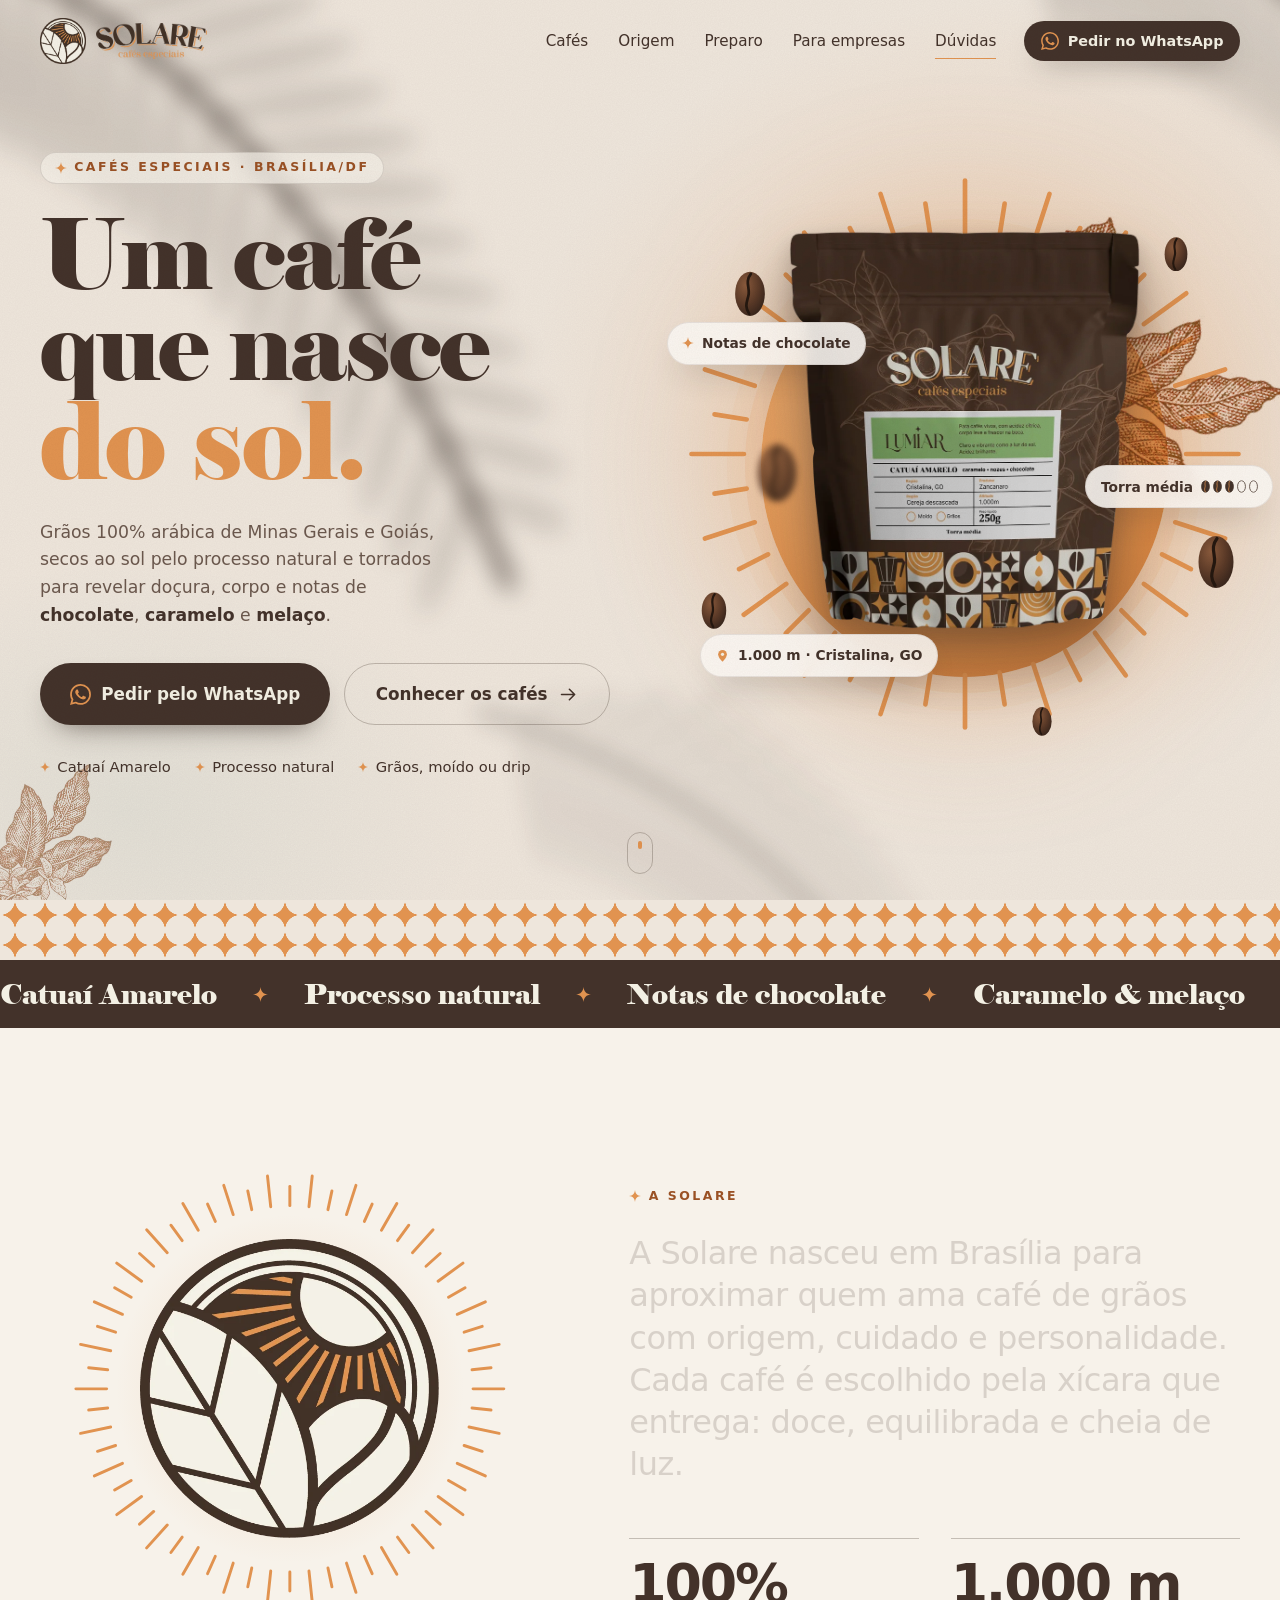
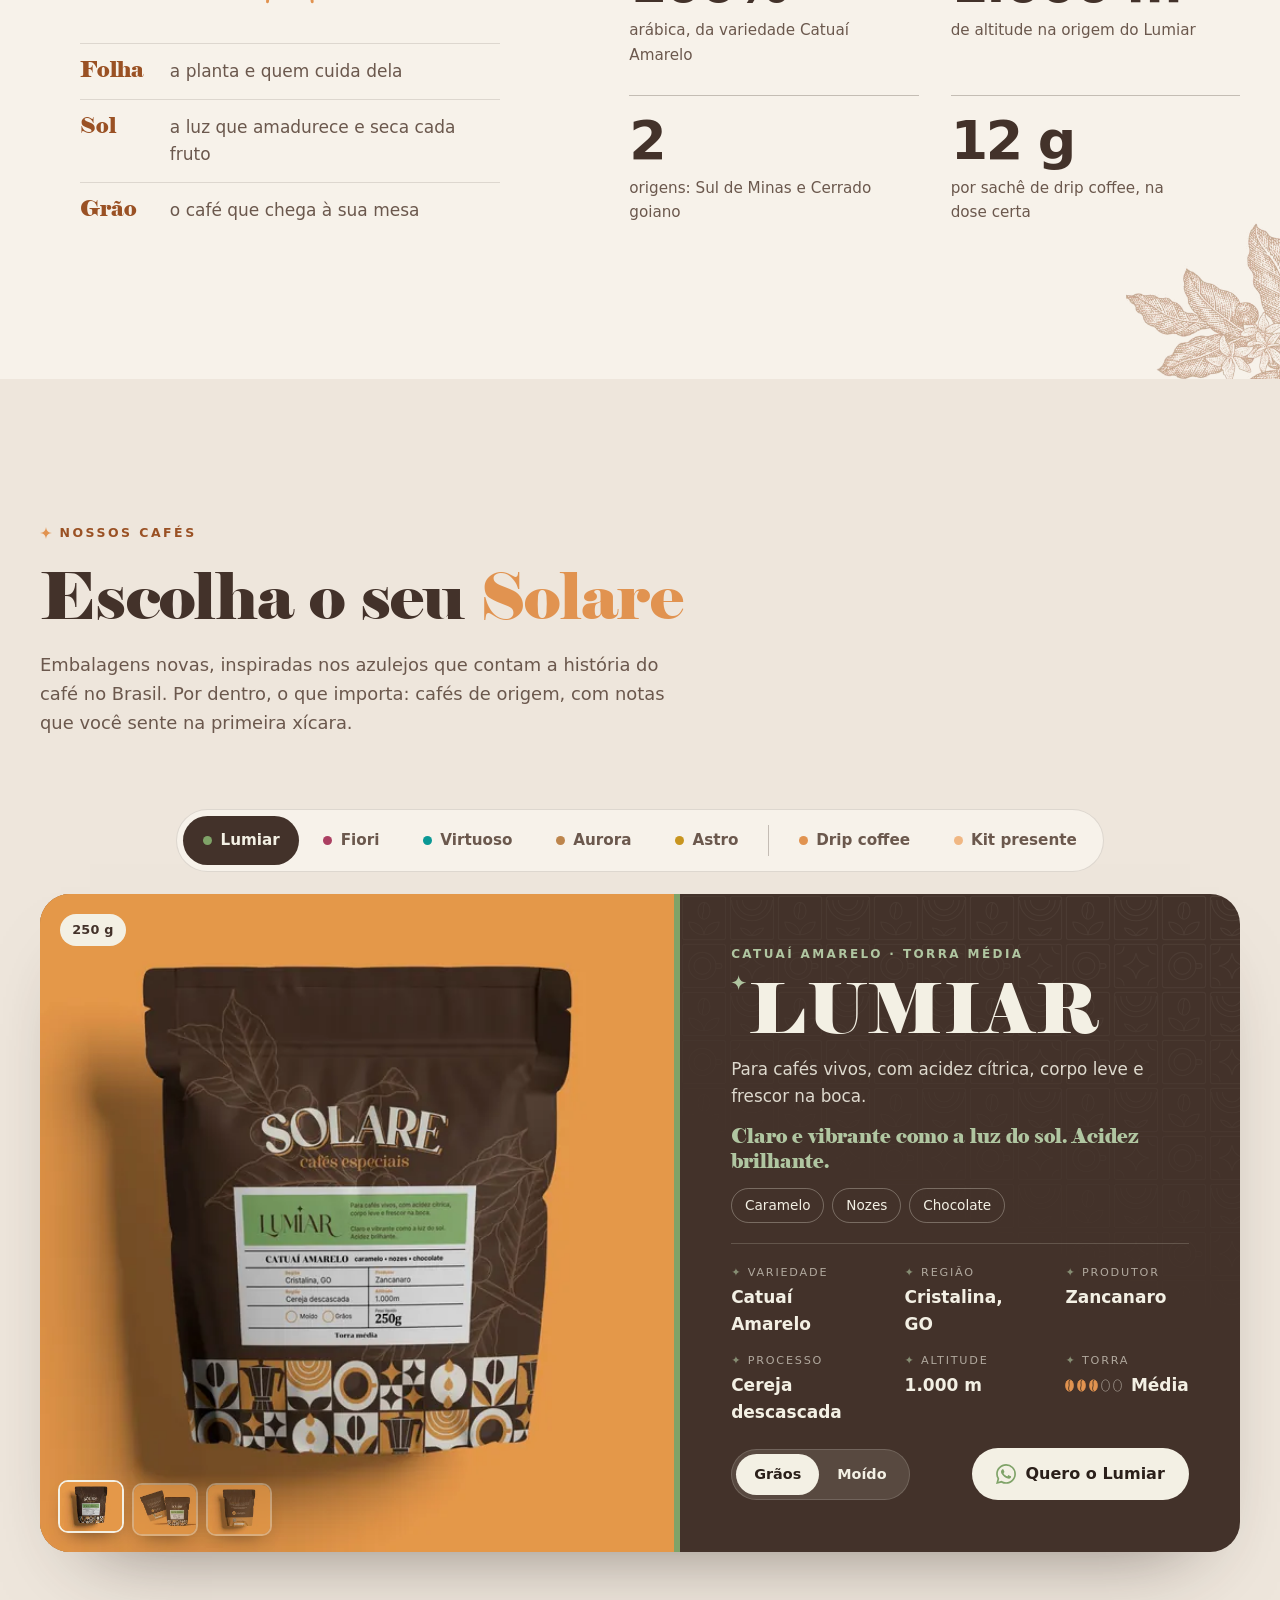
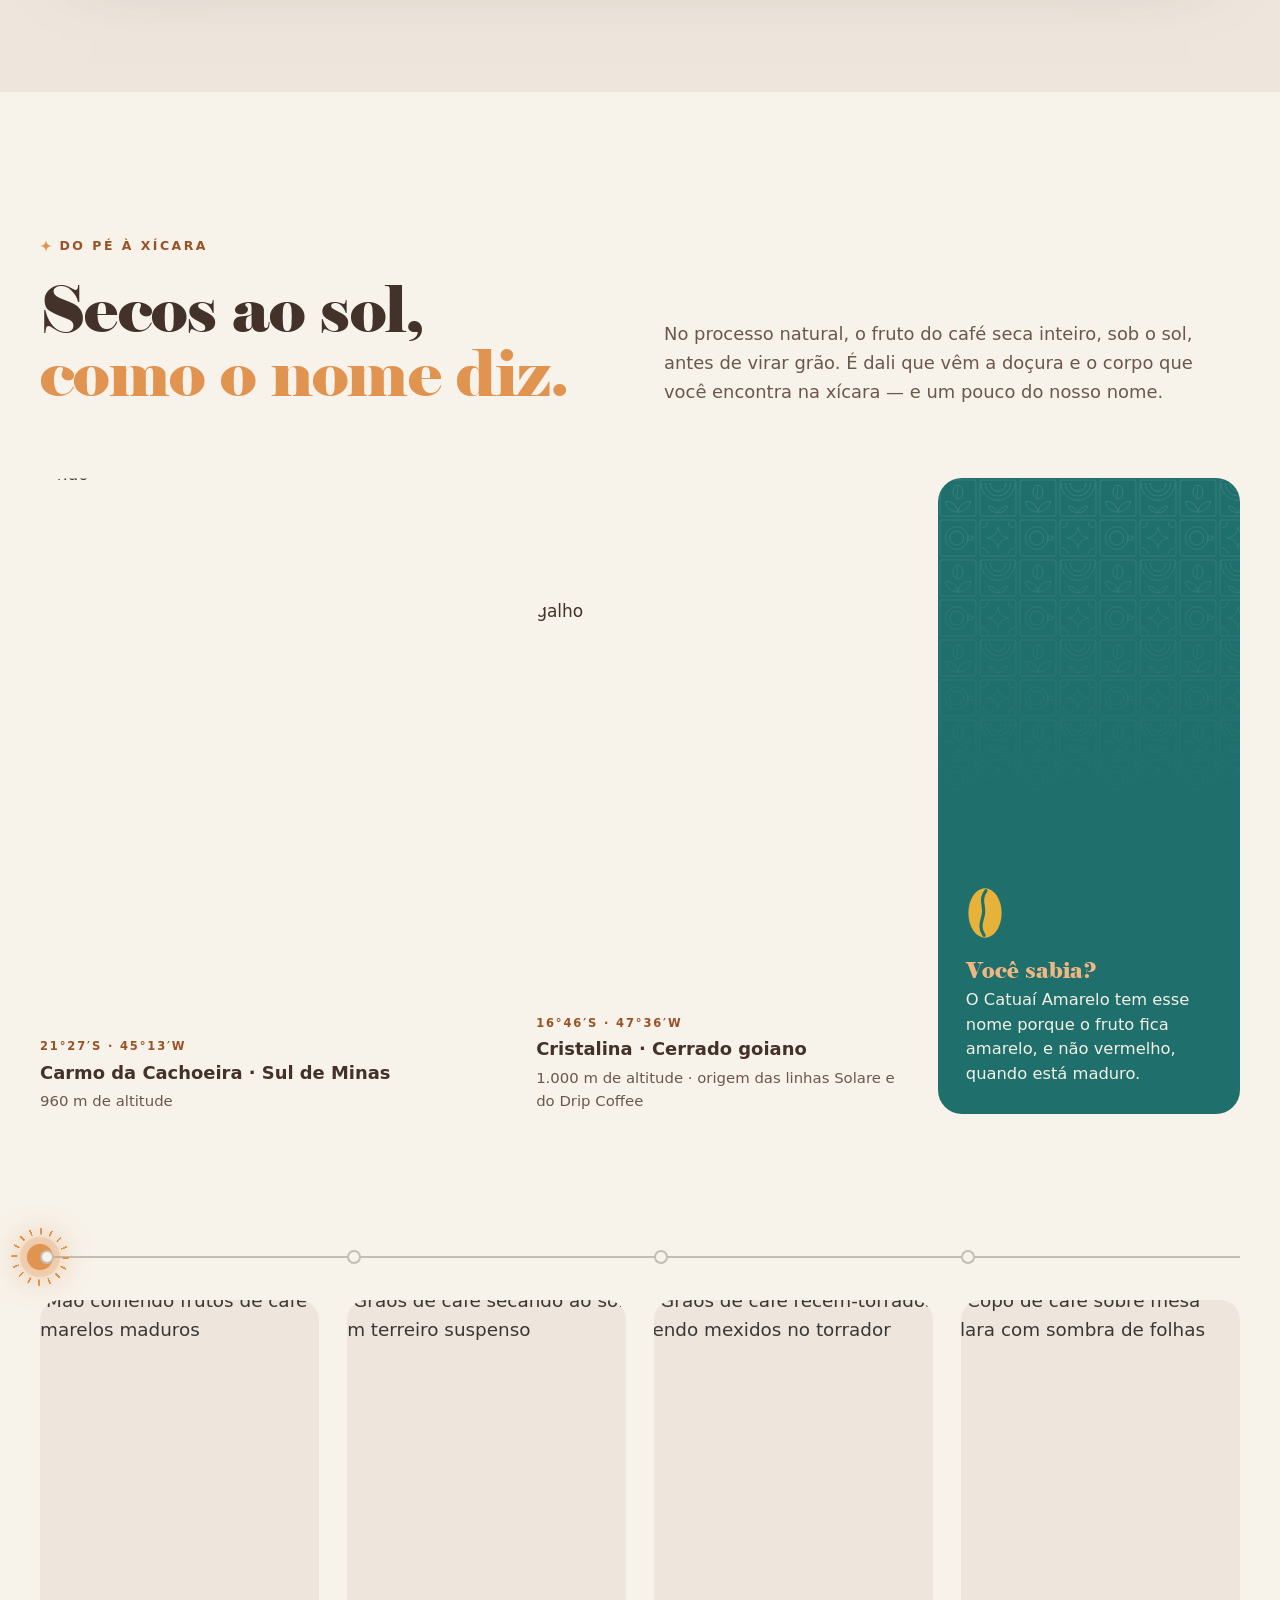
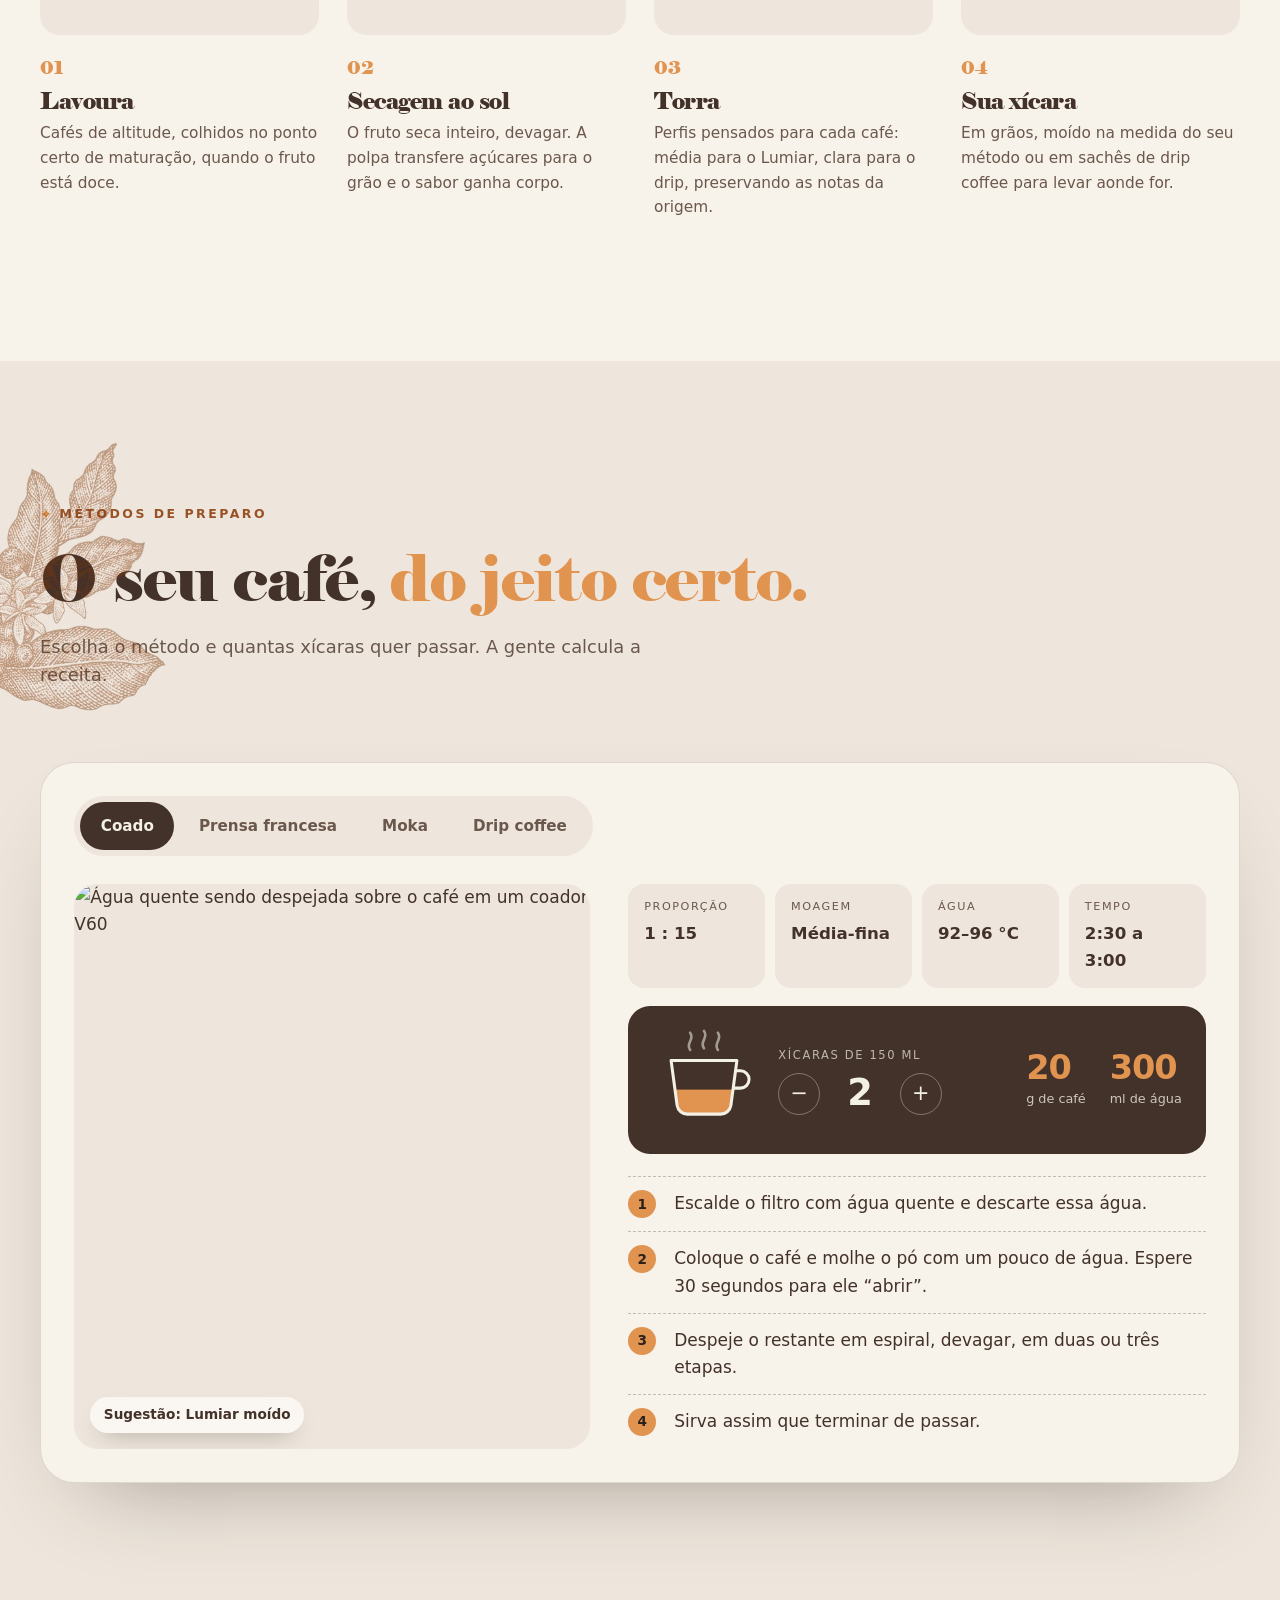
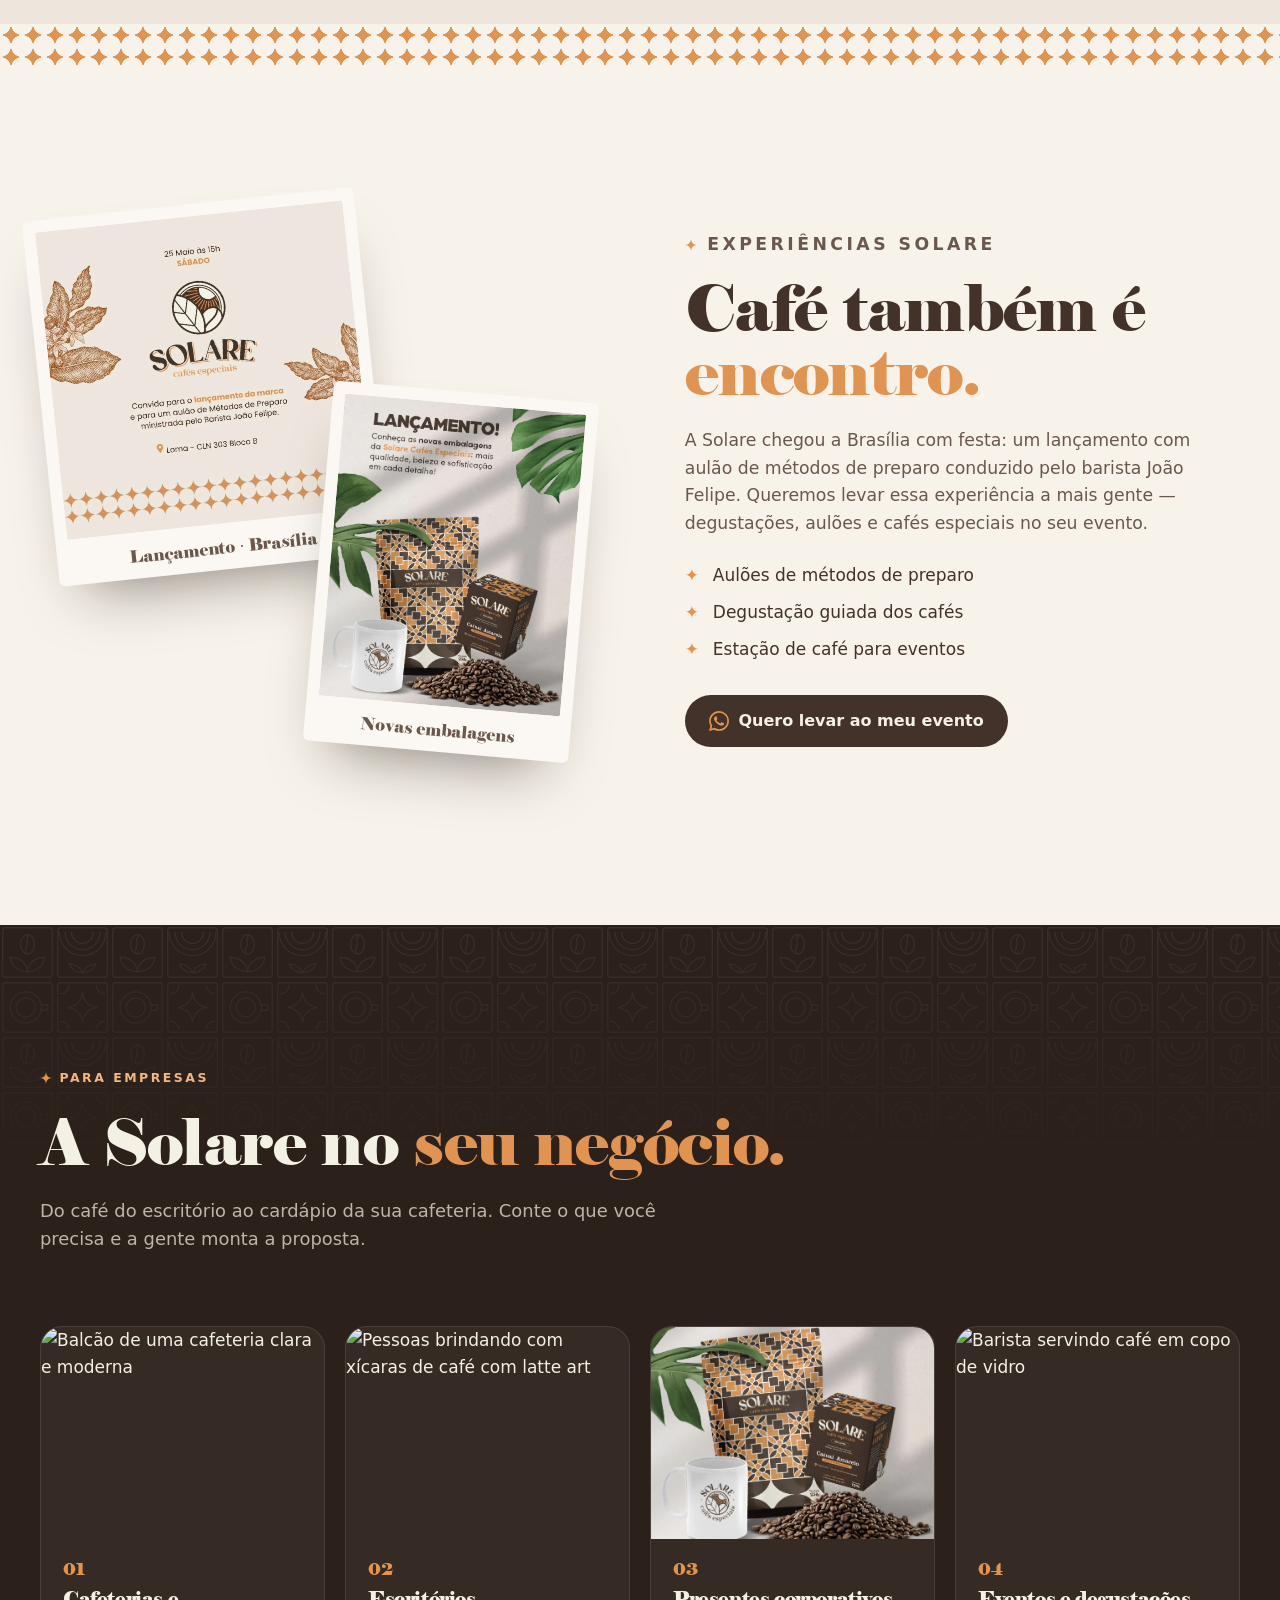
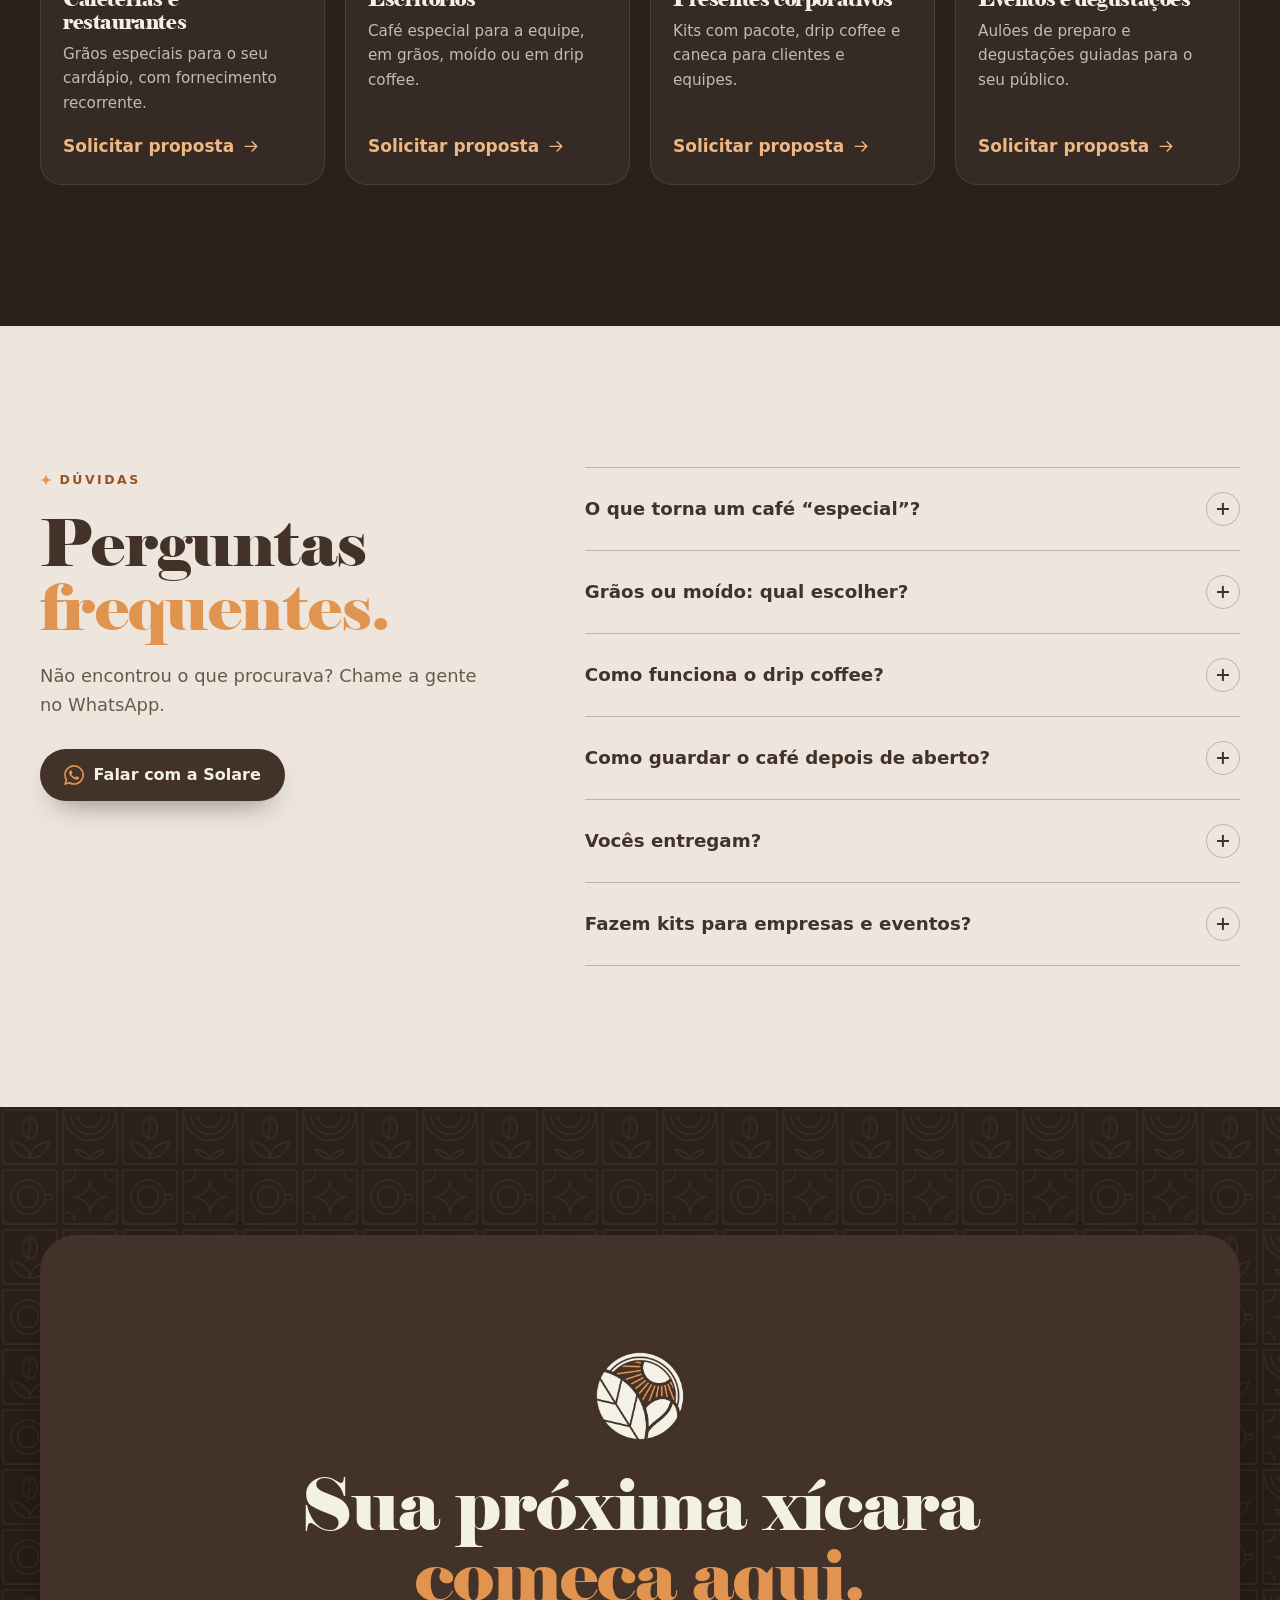
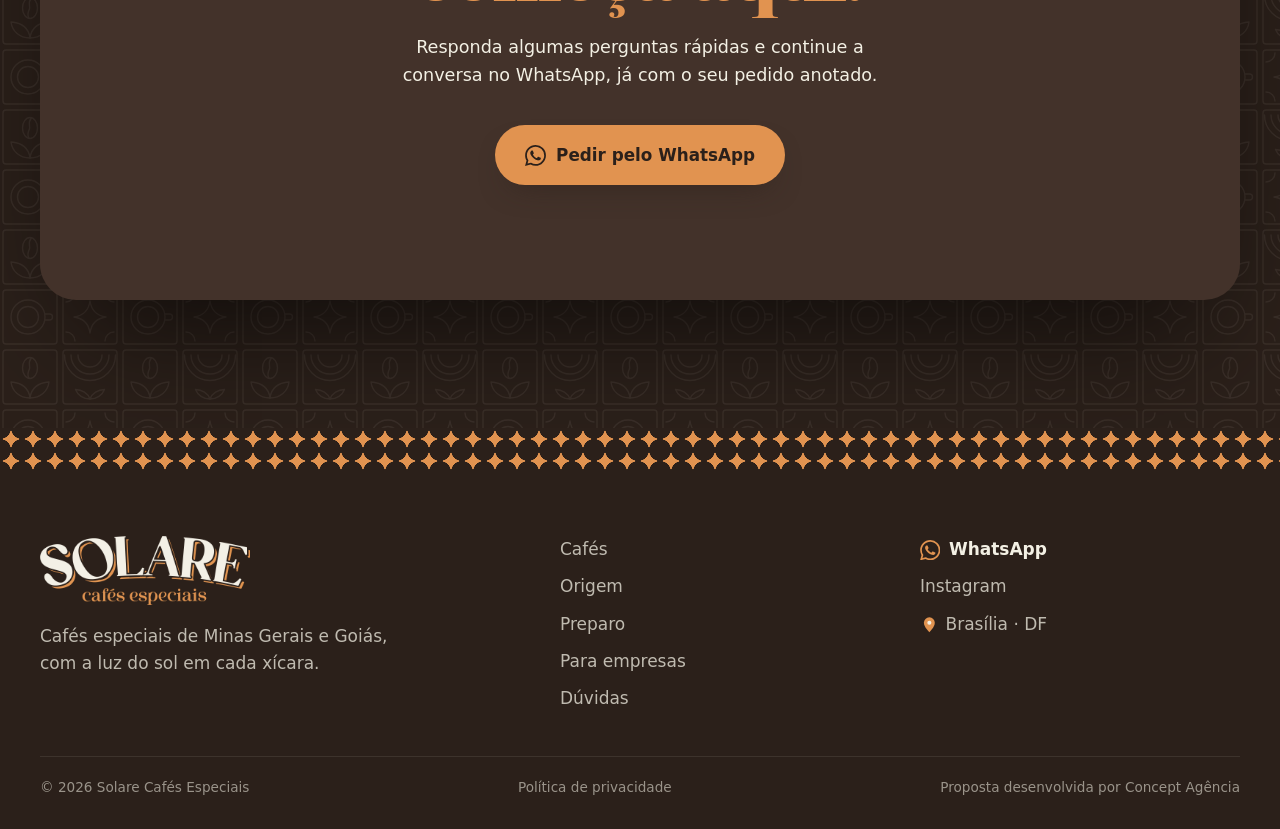
==== index.html @ 0573134b "Vitrine de cafés em abas com as embalagens novas e cobogó só em linha - Seção de cafés vira uma caix" ====
<!doctype html>
<html lang="pt-BR">
<head>
  <meta charset="utf-8">
  <meta name="viewport" content="width=device-width, initial-scale=1">
  <title>Solare Cafés Especiais · Um café que nasce do sol</title>
  <meta name="description" content="Cafés especiais 100% arábica de Minas Gerais e Goiás, secos ao sol pelo processo natural. Lumiar em grãos ou moído, Drip Coffee Catuaí Amarelo e kits para presentear. Peça pelo WhatsApp.">
  <meta name="robots" content="noindex, nofollow">
  <meta name="theme-color" content="#43322A">
  <meta property="og:title" content="Solare Cafés Especiais">
  <meta property="og:description" content="Um café que nasce do sol. Lumiar, Drip Coffee Catuaí Amarelo e kits para presentear.">
  <meta property="og:image" content="assets/img/post-lancamento.webp">
  <meta property="og:locale" content="pt_BR">
  <link rel="icon" type="image/png" href="assets/img/favicon.png">
  <link rel="preconnect" href="https://use.typekit.net" crossorigin>
  <link rel="preconnect" href="https://images.unsplash.com">
  <!-- Fontes da marca via Adobe Fonts (kit "Solare Cafés - site"): Sofia Pro + Abril Fatface no lugar da Elephant -->
  <link rel="stylesheet" href="https://use.typekit.net/byu8pit.css">
  <link rel="stylesheet" href="assets/css/style.css?v=20261119-3">
</head>
<body>

<!-- ícones reutilizados -->
<svg width="0" height="0" style="position:absolute" aria-hidden="true">
  <defs>
    <symbol id="i-star" viewBox="0 0 24 24"><path d="M12 0C12.9 7.6 16.4 11.1 24 12 16.4 12.9 12.9 16.4 12 24 11.1 16.4 7.6 12.9 0 12 7.6 11.1 11.1 7.6 12 0Z"/></symbol>
    <symbol id="i-wa" viewBox="0 0 24 24"><path d="M17.47 14.38c-.3-.15-1.76-.87-2.03-.97-.27-.1-.47-.15-.67.15-.2.3-.77.97-.94 1.16-.17.2-.35.22-.64.08-.3-.15-1.26-.47-2.39-1.48-.88-.79-1.48-1.76-1.65-2.06-.17-.3-.02-.46.13-.6.13-.14.3-.35.45-.52.15-.18.2-.3.3-.5.1-.2.05-.37-.03-.52-.07-.15-.67-1.61-.92-2.2-.24-.58-.49-.5-.67-.51h-.57c-.2 0-.52.07-.79.37-.27.3-1.04 1.02-1.04 2.48 0 1.46 1.07 2.88 1.21 3.07.15.2 2.1 3.2 5.08 4.49.71.3 1.26.49 1.7.62.71.23 1.36.2 1.87.12.57-.09 1.76-.72 2-1.41.25-.7.25-1.29.18-1.41-.08-.13-.27-.2-.57-.35m-5.42 7.4h-.01a9.87 9.87 0 0 1-5.03-1.38l-.36-.21-3.74.98 1-3.65-.24-.37a9.86 9.86 0 0 1-1.51-5.26c0-5.45 4.44-9.88 9.89-9.88 2.64 0 5.12 1.03 6.99 2.9a9.82 9.82 0 0 1 2.89 6.99c0 5.45-4.44 9.88-9.88 9.88m8.41-18.3A11.82 11.82 0 0 0 12.05 0C5.5 0 .16 5.34.16 11.89c0 2.1.55 4.14 1.59 5.95L.06 24l6.3-1.65a11.88 11.88 0 0 0 5.68 1.45h.01c6.55 0 11.89-5.34 11.89-11.89 0-3.18-1.24-6.16-3.48-8.41Z"/></symbol>
    <symbol id="i-arrow" viewBox="0 0 24 24"><path d="M4 12h15m-6-6 6 6-6 6" fill="none" stroke="currentColor" stroke-width="1.8" stroke-linecap="round" stroke-linejoin="round"/></symbol>
    <symbol id="i-pin" viewBox="0 0 24 24"><path d="M12 22s7-6.2 7-12a7 7 0 1 0-14 0c0 5.8 7 12 7 12Z" fill="currentColor"/><circle cx="12" cy="10" r="2.6" fill="#F3F0E4"/></symbol>
    <radialGradient id="g-bean" cx="35%" cy="30%" r="80%"><stop offset="0" stop-color="#8a5a3c"/><stop offset=".55" stop-color="#5b3a27"/><stop offset="1" stop-color="#33221a"/></radialGradient>
    <symbol id="i-bean" viewBox="0 0 40 56"><ellipse cx="20" cy="28" rx="17.5" ry="26" fill="url(#g-bean)"/><path d="M21 4.5c-7 9-1.5 15.5-2.5 23.5S12.5 42 19 51.5" fill="none" stroke="#24170f" stroke-width="3.2" stroke-linecap="round"/></symbol>
    <symbol id="i-bean-flat" viewBox="0 0 40 56"><ellipse cx="20" cy="28" rx="17.5" ry="26" style="fill:currentColor;stroke:var(--bean-stroke,none);stroke-width:3.4"/><path d="M21 4.5c-7 9-1.5 15.5-2.5 23.5S12.5 42 19 51.5" fill="none" style="stroke:var(--bean-line,#F3F0E4)" stroke-width="3.4" stroke-linecap="round"/></symbol>
  </defs>
</svg>

<!-- Abertura -->
<div class="intro" aria-hidden="true">
  <div class="intro__inner">
    <div class="intro__sun">
      <svg class="intro__rays" viewBox="-100 -100 200 200" data-rays="28" data-r1="58" data-r2="92"></svg>
      <img src="assets/img/solare-emblema.webp" alt="" width="567" height="567">
    </div>
    <img class="intro__word" src="assets/img/solare-wordmark-creme.webp" alt="" width="1144" height="372">
  </div>
</div>

<!-- Topo -->
<header class="hdr">
  <div class="hdr__in wrap">
    <a href="#inicio" class="hdr__logo" aria-label="Solare Cafés Especiais — início">
      <img src="assets/img/solare-emblema.webp" alt="" width="567" height="567" class="hdr__emblem">
      <img src="assets/img/solare-wordmark.webp" alt="Solare Cafés Especiais" width="1144" height="372" class="hdr__word">
    </a>
    <nav class="nav" aria-label="Principal">
      <a href="#cafes">Cafés</a>
      <a href="#origem">Origem</a>
      <a href="#preparo">Preparo</a>
      <a href="#negocios">Para empresas</a>
      <a href="#duvidas">Dúvidas</a>
      <button type="button" class="btn btn--wa nav__cta" data-contact data-origem="menu"><svg><use href="#i-wa"/></svg> Pedir no WhatsApp</button>
    </nav>
    <button class="hdr__cta btn btn--wa btn--sm magnetic" type="button" data-contact data-origem="topo"><svg><use href="#i-wa"/></svg><span>Pedir no WhatsApp</span></button>
    <button class="burger" type="button" aria-label="Abrir menu" aria-expanded="false"><i></i><i></i></button>
  </div>
</header>

<main>

<!-- ============ HERO ============ -->
<section class="hero" id="inicio">
  <div class="hero__shadows" aria-hidden="true">
    <svg class="leafshadow leafshadow--a" viewBox="0 0 600 600" data-leaf></svg>
    <svg class="leafshadow leafshadow--b" viewBox="0 0 600 600" data-leaf></svg>
    <svg class="leafshadow leafshadow--c" viewBox="0 0 600 600" data-leaf></svg>
  </div>
  <img class="hero__branch" src="assets/img/ramo-esquerda.webp" alt="" aria-hidden="true" width="255" height="410">

  <div class="hero__in wrap">
    <div class="hero__copy">
      <p class="eyebrow hero__kicker" data-in><svg><use href="#i-star"/></svg> Cafés especiais · Brasília/DF</p>
      <h1 class="hero__title">
        <span class="line"><span data-in>Um café</span></span>
        <span class="line"><span data-in>que nasce</span></span>
        <span class="line"><span data-in><em>do sol.</em></span></span>
      </h1>
      <p class="hero__lead" data-in>Grãos 100% arábica de Minas Gerais e Goiás, secos ao sol pelo processo natural e torrados para revelar doçura, corpo e notas de <b>chocolate</b>, <b>caramelo</b> e <b>melaço</b>.</p>
      <div class="hero__actions" data-in>
        <button type="button" class="btn btn--wa btn--lg magnetic" data-contact data-origem="hero"><svg><use href="#i-wa"/></svg> Pedir pelo WhatsApp</button>
        <a href="#cafes" class="btn btn--ghost btn--lg">Conhecer os cafés <svg><use href="#i-arrow"/></svg></a>
      </div>
      <ul class="hero__facts" data-in>
        <li><svg><use href="#i-star"/></svg> Catuaí Amarelo</li>
        <li><svg><use href="#i-star"/></svg> Processo natural</li>
        <li><svg><use href="#i-star"/></svg> Grãos, moído ou drip</li>
      </ul>
    </div>

    <div class="hero__stage" data-tilt-stage>
      <div class="stage__sun" data-depth="0.25"></div>
      <svg class="stage__rays" viewBox="-300 -300 600 600" data-rays="40" data-r1="236" data-r2="292" data-depth="0.15"></svg>
      <img class="stage__branch" src="assets/img/ramo-direita.webp" alt="" aria-hidden="true" width="257" height="380" data-depth="0.35">
      <div class="stage__pack" data-depth="0.6">
        <img src="assets/img/cafes/lumiar-recorte.webp" alt="Pacote do café Solare Lumiar, 250 g, marrom com rótulo verde e faixa de azulejos" width="760" height="861">
      </div>
      <div class="chip chip--a" data-depth="0.9"><svg><use href="#i-star"/></svg> Notas de chocolate</div>
      <div class="chip chip--b" data-depth="1.1"><span>Torra média</span><span class="roast" data-level="3"></span></div>
      <div class="chip chip--c" data-depth="0.8"><svg class="pin"><use href="#i-pin"/></svg> 1.000 m · Cristalina, GO</div>
      <div class="beans" aria-hidden="true">
        <svg class="bean" style="--x:8%;--y:16%;--s:34px;--r:-30deg;--t:7s" data-depth="1.4"><use href="#i-bean"/></svg>
        <svg class="bean" style="--x:86%;--y:10%;--s:26px;--r:40deg;--t:9s" data-depth="1.7"><use href="#i-bean"/></svg>
        <svg class="bean" style="--x:92%;--y:62%;--s:40px;--r:-60deg;--t:8s" data-depth="1.2"><use href="#i-bean"/></svg>
        <svg class="bean" style="--x:2%;--y:72%;--s:28px;--r:20deg;--t:10s" data-depth="1.9"><use href="#i-bean"/></svg>
        <svg class="bean" style="--x:62%;--y:92%;--s:22px;--r:75deg;--t:6.5s" data-depth="2.1"><use href="#i-bean"/></svg>
        <svg class="bean bean--blur" style="--x:12%;--y:46%;--s:44px;--r:10deg;--t:11s" data-depth="2.6"><use href="#i-bean"/></svg>
      </div>
    </div>
  </div>

  <a href="#sobre" class="hero__scroll" aria-label="Rolar para conhecer a Solare"><span></span></a>
</section>

<!-- Faixa de estrelas + letreiro -->
<div class="sparkles" aria-hidden="true"></div>
<div class="ticker" aria-hidden="true">
  <div class="ticker__track">
    <span>Catuaí Amarelo</span><svg><use href="#i-star"/></svg><span>Processo natural</span><svg><use href="#i-star"/></svg><span>Notas de chocolate</span><svg><use href="#i-star"/></svg><span>Caramelo &amp; melaço</span><svg><use href="#i-star"/></svg><span>Carmo da Cachoeira · MG</span><svg><use href="#i-star"/></svg><span>Cristalina · GO</span><svg><use href="#i-star"/></svg><span>Drip coffee</span><svg><use href="#i-star"/></svg>
  </div>
</div>

<!-- ============ SOBRE / MANIFESTO ============ -->
<section class="about" id="sobre">
  <img class="about__branch" src="assets/img/ramo-direita.webp" alt="" aria-hidden="true" width="257" height="380" data-parallax="-0.08">
  <div class="wrap about__in">
    <div class="emblem reveal">
      <div class="emblem__disc">
        <svg class="emblem__rays" viewBox="-300 -300 600 600" data-rays="60" data-r1="250" data-r2="292"></svg>
        <img src="assets/img/solare-emblema.webp" alt="Símbolo da Solare: folha, grão e sol dentro de um círculo" width="567" height="567">
      </div>
      <ul class="emblem__keys">
        <li style="--d:.1s"><b>Folha</b> a planta e quem cuida dela</li>
        <li style="--d:.25s"><b>Sol</b> a luz que amadurece e seca cada fruto</li>
        <li style="--d:.4s"><b>Grão</b> o café que chega à sua mesa</li>
      </ul>
    </div>

    <div class="about__copy">
      <p class="eyebrow reveal"><svg><use href="#i-star"/></svg> A Solare</p>
      <p class="manifesto" data-words data-accent="origem,cuidado,luz">A Solare nasceu em Brasília para aproximar quem ama café de grãos com origem, cuidado e personalidade. Cada café é escolhido pela xícara que entrega: doce, equilibrada e cheia de luz.</p>
      <dl class="stats">
        <div class="reveal" style="--d:.05s"><dt><span data-count="100">0</span>%</dt><dd>arábica, da variedade Catuaí Amarelo</dd></div>
        <div class="reveal" style="--d:.15s"><dt><span data-count="1000">0</span> m</dt><dd>de altitude na origem do Lumiar</dd></div>
        <div class="reveal" style="--d:.25s"><dt><span data-count="2">0</span></dt><dd>origens: Sul de Minas e Cerrado goiano</dd></div>
        <div class="reveal" style="--d:.35s"><dt><span data-count="12">0</span> g</dt><dd>por sachê de drip coffee, na dose certa</dd></div>
      </dl>
    </div>
  </div>
</section>

<!-- ============ CAFÉS ============ -->
<section class="coffees" id="cafes">
  <div class="wrap">
    <header class="sec-head">
      <p class="eyebrow reveal"><svg><use href="#i-star"/></svg> Nossos cafés</p>
      <h2 class="reveal">Escolha o seu <em>Solare</em></h2>
      <p class="sec-head__lead reveal">Embalagens novas, inspiradas nos azulejos que contam a história do café no Brasil. Por dentro, o que importa: cafés de origem, com notas que você sente na primeira xícara.</p>
    </header>

    <!-- Vitrine em abas: um café à vista e o nome dos outros logo acima -->
    <div class="shop reveal" data-shop>
      <div class="shop__tabs" role="tablist" aria-label="Cafés Solare">
        <button type="button" role="tab" id="t-lumiar" aria-controls="p-lumiar" aria-selected="true" style="--acc:#7FA368"><i aria-hidden="true"></i>Lumiar</button>
        <button type="button" role="tab" id="t-fiori" aria-controls="p-fiori" aria-selected="false" tabindex="-1" style="--acc:#AB3F61"><i aria-hidden="true"></i>Fiori</button>
        <button type="button" role="tab" id="t-virtuoso" aria-controls="p-virtuoso" aria-selected="false" tabindex="-1" style="--acc:#0A9895"><i aria-hidden="true"></i>Virtuoso</button>
        <button type="button" role="tab" id="t-aurora" aria-controls="p-aurora" aria-selected="false" tabindex="-1" style="--acc:#BD854C"><i aria-hidden="true"></i>Aurora</button>
        <button type="button" role="tab" id="t-astro" aria-controls="p-astro" aria-selected="false" tabindex="-1" style="--acc:#C8951F"><i aria-hidden="true"></i>Astro</button>
        <span class="shop__sep" aria-hidden="true"></span>
        <button type="button" role="tab" id="t-drip" aria-controls="p-drip" aria-selected="false" tabindex="-1" style="--acc:#E19350"><i aria-hidden="true"></i>Drip coffee</button>
        <button type="button" role="tab" id="t-kit" aria-controls="p-kit" aria-selected="false" tabindex="-1" style="--acc:#F0B783"><i aria-hidden="true"></i>Kit presente</button>
        <i class="shop__ink" aria-hidden="true"></i>
      </div>

      <div class="shop__panel" role="tabpanel" id="p-lumiar" aria-labelledby="t-lumiar" style="--acc:#7FA368">
        <div class="shop__media">
          <div class="shop__photos">
            <img class="is-on" src="assets/img/cafes/lumiar-frente.webp" srcset="assets/img/cafes/lumiar-frente-760.webp 760w, assets/img/cafes/lumiar-frente.webp 1400w" sizes="(max-width: 960px) 100vw, 660px" alt="Pacote Solare Lumiar 250 g, de frente" width="1400" height="1120">
            <img src="assets/img/cafes/lumiar-duo.webp" srcset="assets/img/cafes/lumiar-duo-760.webp 760w, assets/img/cafes/lumiar-duo.webp 1400w" sizes="(max-width: 960px) 100vw, 660px" alt="Pacotes Solare Lumiar: frente e verso" width="1400" height="1120" loading="lazy">
            <img src="assets/img/cafes/verso.webp" srcset="assets/img/cafes/verso-760.webp 760w, assets/img/cafes/verso.webp 1400w" sizes="(max-width: 960px) 100vw, 660px" alt="Verso do pacote Solare Lumiar, com o texto da marca e o modo de preparo" width="1400" height="1120" loading="lazy">
          </div>
          <span class="shop__tag">250 g</span>
          <div class="shop__thumbs" role="group" aria-label="Fotos do Lumiar">
            <button type="button" aria-pressed="true" aria-label="Frente"><img src="assets/img/cafes/lumiar-frente-thumb.webp" alt="" width="240" height="192" loading="lazy"></button>
            <button type="button" aria-pressed="false" aria-label="Frente e verso"><img src="assets/img/cafes/lumiar-duo-thumb.webp" alt="" width="240" height="192" loading="lazy"></button>
            <button type="button" aria-pressed="false" aria-label="Verso"><img src="assets/img/cafes/verso-thumb.webp" alt="" width="240" height="192" loading="lazy"></button>
          </div>
        </div>
        <div class="shop__body">
          <p class="shop__kicker">Catuaí Amarelo · Torra média</p>
          <h3 class="shop__name"><svg aria-hidden="true"><use href="#i-star"/></svg>Lumiar</h3>
          <p class="shop__desc">Para cafés vivos, com acidez cítrica, corpo leve e frescor na boca.</p>
          <p class="shop__line">Claro e vibrante como a luz do sol. Acidez brilhante.</p>
          <ul class="notes"><li>Caramelo</li><li>Nozes</li><li>Chocolate</li></ul>
          <dl class="specs specs--shop">
            <div><dt>Variedade</dt><dd>Catuaí Amarelo</dd></div>
            <div><dt>Região</dt><dd>Cristalina, GO</dd></div>
            <div><dt>Produtor</dt><dd>Zancanaro</dd></div>
            <div><dt>Processo</dt><dd>Cereja descascada</dd></div>
            <div><dt>Altitude</dt><dd>1.000 m</dd></div>
            <div><dt>Torra</dt><dd><span class="roast roast--light" data-level="3"></span> Média</dd></div>
          </dl>
          <div class="shop__foot">
            <div class="toggle" role="radiogroup" aria-label="Formato do Lumiar">
              <button type="button" role="radio" aria-checked="true" data-format="Em grãos">Grãos</button>
              <button type="button" role="radio" aria-checked="false" data-format="Moído">Moído</button>
              <i aria-hidden="true"></i>
            </div>
            <button type="button" class="btn btn--cream magnetic" data-contact data-origem="cafes-lumiar" data-product="Lumiar · 250 g"><svg><use href="#i-wa"/></svg> Quero o Lumiar</button>
          </div>
        </div>
      </div>

      <div class="shop__panel" role="tabpanel" id="p-fiori" aria-labelledby="t-fiori" style="--acc:#AB3F61" hidden>
        <div class="shop__media">
          <div class="shop__photos">
            <img class="is-on" src="assets/img/cafes/fiori-frente.webp" srcset="assets/img/cafes/fiori-frente-760.webp 760w, assets/img/cafes/fiori-frente.webp 1400w" sizes="(max-width: 960px) 100vw, 660px" alt="Pacote Solare Fiori 250 g, de frente" width="1400" height="1120" loading="lazy">
            <img src="assets/img/cafes/fiori-duo.webp" srcset="assets/img/cafes/fiori-duo-760.webp 760w, assets/img/cafes/fiori-duo.webp 1400w" sizes="(max-width: 960px) 100vw, 660px" alt="Pacotes Solare Fiori: frente e verso" width="1400" height="1120" loading="lazy">
            <img src="assets/img/cafes/verso.webp" srcset="assets/img/cafes/verso-760.webp 760w, assets/img/cafes/verso.webp 1400w" sizes="(max-width: 960px) 100vw, 660px" alt="Verso do pacote Solare Fiori, com o texto da marca e o modo de preparo" width="1400" height="1120" loading="lazy">
          </div>
          <span class="shop__tag">250 g</span>
          <div class="shop__thumbs" role="group" aria-label="Fotos do Fiori">
            <button type="button" aria-pressed="true" aria-label="Frente"><img src="assets/img/cafes/fiori-frente-thumb.webp" alt="" width="240" height="192" loading="lazy"></button>
            <button type="button" aria-pressed="false" aria-label="Frente e verso"><img src="assets/img/cafes/fiori-duo-thumb.webp" alt="" width="240" height="192" loading="lazy"></button>
            <button type="button" aria-pressed="false" aria-label="Verso"><img src="assets/img/cafes/verso-thumb.webp" alt="" width="240" height="192" loading="lazy"></button>
          </div>
        </div>
        <div class="shop__body">
          <p class="shop__kicker">Catuaí Amarelo · Torra média</p>
          <h3 class="shop__name"><svg aria-hidden="true"><use href="#i-star"/></svg>Fiori</h3>
          <p class="shop__desc">Para cafés leves, com acidez marcante, notas florais, frutas cítricas e delicadeza na xícara.</p>
          <p class="shop__line">Despertar suave, aromas florais, corpo leve.</p>
          <ul class="notes"><li>Caramelo</li><li>Nozes</li><li>Chocolate</li></ul>
          <dl class="specs specs--shop">
            <div><dt>Variedade</dt><dd>Catuaí Amarelo</dd></div>
            <div><dt>Região</dt><dd>Cristalina, GO</dd></div>
            <div><dt>Produtor</dt><dd>Zancanaro</dd></div>
            <div><dt>Processo</dt><dd>Cereja descascada</dd></div>
            <div><dt>Altitude</dt><dd>1.000 m</dd></div>
            <div><dt>Torra</dt><dd><span class="roast roast--light" data-level="3"></span> Média</dd></div>
          </dl>
          <div class="shop__foot">
            <div class="toggle" role="radiogroup" aria-label="Formato do Fiori">
              <button type="button" role="radio" aria-checked="true" data-format="Em grãos">Grãos</button>
              <button type="button" role="radio" aria-checked="false" data-format="Moído">Moído</button>
              <i aria-hidden="true"></i>
            </div>
            <button type="button" class="btn btn--cream magnetic" data-contact data-origem="cafes-fiori" data-product="Fiori · 250 g"><svg><use href="#i-wa"/></svg> Quero o Fiori</button>
          </div>
        </div>
      </div>

      <div class="shop__panel" role="tabpanel" id="p-virtuoso" aria-labelledby="t-virtuoso" style="--acc:#0A9895" hidden>
        <div class="shop__media">
          <div class="shop__photos">
            <img class="is-on" src="assets/img/cafes/virtuoso-frente.webp" srcset="assets/img/cafes/virtuoso-frente-760.webp 760w, assets/img/cafes/virtuoso-frente.webp 1400w" sizes="(max-width: 960px) 100vw, 660px" alt="Pacote Solare Virtuoso 250 g, de frente" width="1400" height="1120" loading="lazy">
            <img src="assets/img/cafes/virtuoso-duo.webp" srcset="assets/img/cafes/virtuoso-duo-760.webp 760w, assets/img/cafes/virtuoso-duo.webp 1400w" sizes="(max-width: 960px) 100vw, 660px" alt="Pacotes Solare Virtuoso: frente e verso" width="1400" height="1120" loading="lazy">
            <img src="assets/img/cafes/verso.webp" srcset="assets/img/cafes/verso-760.webp 760w, assets/img/cafes/verso.webp 1400w" sizes="(max-width: 960px) 100vw, 660px" alt="Verso do pacote Solare Virtuoso, com o texto da marca e o modo de preparo" width="1400" height="1120" loading="lazy">
          </div>
          <span class="shop__tag">250 g</span>
          <div class="shop__thumbs" role="group" aria-label="Fotos do Virtuoso">
            <button type="button" aria-pressed="true" aria-label="Frente"><img src="assets/img/cafes/virtuoso-frente-thumb.webp" alt="" width="240" height="192" loading="lazy"></button>
            <button type="button" aria-pressed="false" aria-label="Frente e verso"><img src="assets/img/cafes/virtuoso-duo-thumb.webp" alt="" width="240" height="192" loading="lazy"></button>
            <button type="button" aria-pressed="false" aria-label="Verso"><img src="assets/img/cafes/verso-thumb.webp" alt="" width="240" height="192" loading="lazy"></button>
          </div>
        </div>
        <div class="shop__body">
          <p class="shop__kicker">Catuaí Amarelo · Torra média</p>
          <h3 class="shop__name"><svg aria-hidden="true"><use href="#i-star"/></svg>Virtuoso</h3>
          <p class="shop__desc">Para cafés com torra média clara, acidez mais pronunciada, complexidade e elegância.</p>
          <p class="shop__line">Performance sensorial completa, com equilíbrio e profundidade.</p>
          <ul class="notes"><li>Caramelo</li><li>Nozes</li><li>Chocolate</li></ul>
          <dl class="specs specs--shop">
            <div><dt>Variedade</dt><dd>Catuaí Amarelo</dd></div>
            <div><dt>Região</dt><dd>Cristalina, GO</dd></div>
            <div><dt>Produtor</dt><dd>Zancanaro</dd></div>
            <div><dt>Processo</dt><dd>Cereja descascada</dd></div>
            <div><dt>Altitude</dt><dd>1.000 m</dd></div>
            <div><dt>Torra</dt><dd><span class="roast roast--light" data-level="3"></span> Média</dd></div>
          </dl>
          <div class="shop__foot">
            <div class="toggle" role="radiogroup" aria-label="Formato do Virtuoso">
              <button type="button" role="radio" aria-checked="true" data-format="Em grãos">Grãos</button>
              <button type="button" role="radio" aria-checked="false" data-format="Moído">Moído</button>
              <i aria-hidden="true"></i>
            </div>
            <button type="button" class="btn btn--cream magnetic" data-contact data-origem="cafes-virtuoso" data-product="Virtuoso · 250 g"><svg><use href="#i-wa"/></svg> Quero o Virtuoso</button>
          </div>
        </div>
      </div>

      <div class="shop__panel" role="tabpanel" id="p-aurora" aria-labelledby="t-aurora" style="--acc:#BD854C" hidden>
        <div class="shop__media">
          <div class="shop__photos">
            <img class="is-on" src="assets/img/cafes/aurora-frente.webp" srcset="assets/img/cafes/aurora-frente-760.webp 760w, assets/img/cafes/aurora-frente.webp 1400w" sizes="(max-width: 960px) 100vw, 660px" alt="Pacote Solare Aurora 250 g, de frente" width="1400" height="1120" loading="lazy">
            <img src="assets/img/cafes/aurora-duo.webp" srcset="assets/img/cafes/aurora-duo-760.webp 760w, assets/img/cafes/aurora-duo.webp 1400w" sizes="(max-width: 960px) 100vw, 660px" alt="Pacotes Solare Aurora: frente e verso" width="1400" height="1120" loading="lazy">
            <img src="assets/img/cafes/verso.webp" srcset="assets/img/cafes/verso-760.webp 760w, assets/img/cafes/verso.webp 1400w" sizes="(max-width: 960px) 100vw, 660px" alt="Verso do pacote Solare Aurora, com o texto da marca e o modo de preparo" width="1400" height="1120" loading="lazy">
          </div>
          <span class="shop__tag">250 g</span>
          <div class="shop__thumbs" role="group" aria-label="Fotos do Aurora">
            <button type="button" aria-pressed="true" aria-label="Frente"><img src="assets/img/cafes/aurora-frente-thumb.webp" alt="" width="240" height="192" loading="lazy"></button>
            <button type="button" aria-pressed="false" aria-label="Frente e verso"><img src="assets/img/cafes/aurora-duo-thumb.webp" alt="" width="240" height="192" loading="lazy"></button>
            <button type="button" aria-pressed="false" aria-label="Verso"><img src="assets/img/cafes/verso-thumb.webp" alt="" width="240" height="192" loading="lazy"></button>
          </div>
        </div>
        <div class="shop__body">
          <p class="shop__kicker">Catuaí Amarelo · Torra média</p>
          <h3 class="shop__name"><svg aria-hidden="true"><use href="#i-star"/></svg>Aurora</h3>
          <p class="shop__desc">Para cafés com doçura evidente, extremamente agradável, entregando uma bebida equilibrada e de finalização longa e prazerosa.</p>
          <ul class="notes"><li>Caramelo</li><li>Nozes</li><li>Chocolate</li></ul>
          <dl class="specs specs--shop">
            <div><dt>Variedade</dt><dd>Catuaí Amarelo</dd></div>
            <div><dt>Região</dt><dd>Cristalina, GO</dd></div>
            <div><dt>Produtor</dt><dd>Zancanaro</dd></div>
            <div><dt>Processo</dt><dd>Cereja descascada</dd></div>
            <div><dt>Altitude</dt><dd>1.000 m</dd></div>
            <div><dt>Torra</dt><dd><span class="roast roast--light" data-level="3"></span> Média</dd></div>
          </dl>
          <div class="shop__foot">
            <div class="toggle" role="radiogroup" aria-label="Formato do Aurora">
              <button type="button" role="radio" aria-checked="true" data-format="Em grãos">Grãos</button>
              <button type="button" role="radio" aria-checked="false" data-format="Moído">Moído</button>
              <i aria-hidden="true"></i>
            </div>
            <button type="button" class="btn btn--cream magnetic" data-contact data-origem="cafes-aurora" data-product="Aurora · 250 g"><svg><use href="#i-wa"/></svg> Quero o Aurora</button>
          </div>
        </div>
      </div>

      <div class="shop__panel" role="tabpanel" id="p-astro" aria-labelledby="t-astro" style="--acc:#C8951F" hidden>
        <div class="shop__media">
          <div class="shop__photos">
            <img class="is-on" src="assets/img/cafes/astro-frente.webp" srcset="assets/img/cafes/astro-frente-760.webp 760w, assets/img/cafes/astro-frente.webp 1400w" sizes="(max-width: 960px) 100vw, 660px" alt="Pacote Solare Astro 250 g, de frente" width="1400" height="1120" loading="lazy">
            <img src="assets/img/cafes/astro-duo.webp" srcset="assets/img/cafes/astro-duo-760.webp 760w, assets/img/cafes/astro-duo.webp 1400w" sizes="(max-width: 960px) 100vw, 660px" alt="Pacotes Solare Astro: frente e verso" width="1400" height="1120" loading="lazy">
            <img src="assets/img/cafes/verso.webp" srcset="assets/img/cafes/verso-760.webp 760w, assets/img/cafes/verso.webp 1400w" sizes="(max-width: 960px) 100vw, 660px" alt="Verso do pacote Solare Astro, com o texto da marca e o modo de preparo" width="1400" height="1120" loading="lazy">
          </div>
          <span class="shop__tag">250 g</span>
          <div class="shop__thumbs" role="group" aria-label="Fotos do Astro">
            <button type="button" aria-pressed="true" aria-label="Frente"><img src="assets/img/cafes/astro-frente-thumb.webp" alt="" width="240" height="192" loading="lazy"></button>
            <button type="button" aria-pressed="false" aria-label="Frente e verso"><img src="assets/img/cafes/astro-duo-thumb.webp" alt="" width="240" height="192" loading="lazy"></button>
            <button type="button" aria-pressed="false" aria-label="Verso"><img src="assets/img/cafes/verso-thumb.webp" alt="" width="240" height="192" loading="lazy"></button>
          </div>
        </div>
        <div class="shop__body">
          <p class="shop__kicker">Catuaí Amarelo · Torra média</p>
          <h3 class="shop__name"><svg aria-hidden="true"><use href="#i-star"/></svg>Astro</h3>
          <p class="shop__desc">Perfil sensorial doce, destacando notas de caramelo e melaço.</p>
          <p class="shop__line">Torra especialmente desenhada para a extração de um espresso encorpado, doce e prazeroso.</p>
          <ul class="notes"><li>Caramelo</li><li>Nozes</li><li>Chocolate</li></ul>
          <dl class="specs specs--shop">
            <div><dt>Variedade</dt><dd>Catuaí Amarelo</dd></div>
            <div><dt>Região</dt><dd>Cristalina, GO</dd></div>
            <div><dt>Produtor</dt><dd>Zancanaro</dd></div>
            <div><dt>Processo</dt><dd>Cereja descascada</dd></div>
            <div><dt>Altitude</dt><dd>1.000 m</dd></div>
            <div><dt>Torra</dt><dd><span class="roast roast--light" data-level="3"></span> Média</dd></div>
          </dl>
          <div class="shop__foot">
            <div class="toggle" role="radiogroup" aria-label="Formato do Astro">
              <button type="button" role="radio" aria-checked="true" data-format="Em grãos">Grãos</button>
              <button type="button" role="radio" aria-checked="false" data-format="Moído">Moído</button>
              <i aria-hidden="true"></i>
            </div>
            <button type="button" class="btn btn--cream magnetic" data-contact data-origem="cafes-astro" data-product="Astro · 250 g"><svg><use href="#i-wa"/></svg> Quero o Astro</button>
          </div>
        </div>
      </div>

      <div class="shop__panel shop__panel--photo" role="tabpanel" id="p-drip" aria-labelledby="t-drip" style="--acc:#E19350" hidden>
        <div class="shop__media">
          <div class="shop__photos">
            <img class="is-on" src="assets/img/drip-coffee.webp" alt="Caixa de Drip Coffee Solare Catuaí Amarelo com grãos de café" width="500" height="560" loading="lazy">
          </div>
          <span class="shop__tag">10 sachês · 120 g</span>
        </div>
        <div class="shop__body">
          <p class="shop__kicker">Drip coffee · Torra clara</p>
          <h3 class="shop__name"><svg aria-hidden="true"><use href="#i-star"/></svg>Drip Coffee</h3>
          <p class="shop__desc">Café especial em dose individual. Beba seu café especial onde estiver: no trabalho, na viagem, no meio da trilha.</p>
          <p class="shop__line">Catuaí Amarelo, em sachês de 12 g na dose certa.</p>
          <ul class="notes"><li>Caramelo</li><li>Melaço</li></ul>
          <dl class="specs specs--shop">
            <div><dt>Variedade</dt><dd>Catuaí Amarelo</dd></div>
            <div><dt>Região</dt><dd>Cristalina, GO</dd></div>
            <div><dt>Processo</dt><dd>Natural</dd></div>
            <div><dt>Torra</dt><dd><span class="roast roast--light" data-level="2"></span> Clara</dd></div>
          </dl>
          <div class="shop__foot">
            <button type="button" class="btn btn--cream magnetic" data-contact data-origem="cafes-drip" data-product="Drip Coffee Catuaí Amarelo"><svg><use href="#i-wa"/></svg> Quero o Drip Coffee</button>
          </div>
        </div>
      </div>

      <div class="shop__panel shop__panel--photo" role="tabpanel" id="p-kit" aria-labelledby="t-kit" style="--acc:#F0B783" hidden>
        <div class="shop__media">
          <div class="shop__photos">
            <img class="is-on" src="assets/img/kit-solare.webp" alt="Pacote, caixa de drip coffee e caneca Solare sobre grãos de café" width="1350" height="1127" loading="lazy">
          </div>
          <span class="shop__tag">Para presentear</span>
        </div>
        <div class="shop__body">
          <p class="shop__kicker">Kit presente</p>
          <h3 class="shop__name"><svg aria-hidden="true"><use href="#i-star"/></svg>Kit Solare</h3>
          <p class="shop__desc">Lumiar 250 g, Drip Coffee Catuaí Amarelo e a caneca Solare. Para quem ama café, ou para você se dar esse presente.</p>
          <ul class="notes"><li>Pacote 250 g</li><li>10 sachês</li><li>Caneca</li></ul>
          <div class="shop__foot">
            <button type="button" class="btn btn--cream magnetic" data-contact data-origem="cafes-kit" data-product="Kit presente com caneca"><svg><use href="#i-wa"/></svg> Quero montar um kit</button>
          </div>
        </div>
      </div>
    </div>
  </div>
</section>

<!-- ============ ORIGEM ============ -->
<section class="origin" id="origem">
  <div class="wrap">
    <header class="sec-head sec-head--split">
      <div>
        <p class="eyebrow reveal"><svg><use href="#i-star"/></svg> Do pé à xícara</p>
        <h2 class="reveal">Secos ao sol,<br><em>como o nome diz.</em></h2>
      </div>
      <p class="sec-head__lead reveal">No processo natural, o fruto do café seca inteiro, sob o sol, antes de virar grão. É dali que vêm a doçura e o corpo que você encontra na xícara — e um pouco do nosso nome.</p>
    </header>

    <div class="origins">
      <figure class="origin-card reveal">
        <div class="origin-card__img reveal-img"><img src="https://images.unsplash.com/photo-1762686852371-763b689910b2?auto=format&fit=crop&w=1100&q=78" alt="Fileiras de café em uma encosta com montanhas ao fundo" loading="lazy" data-parallax="0.06"></div>
        <figcaption>
          <span class="coord">21°27′S · 45°13′W</span>
          <b>Carmo da Cachoeira · Sul de Minas</b>
          <span>960 m de altitude</span>
        </figcaption>
      </figure>
      <figure class="origin-card origin-card--b reveal" style="--d:.1s">
        <div class="origin-card__img reveal-img"><img src="https://images.unsplash.com/photo-1779317180142-a48e20102c17?auto=format&fit=crop&w=1100&q=78" alt="Frutos de café amarelos e verdes num galho" loading="lazy" data-parallax="0.06"></div>
        <figcaption>
          <span class="coord">16°46′S · 47°36′W</span>
          <b>Cristalina · Cerrado goiano</b>
          <span>1.000 m de altitude · origem das linhas Solare e do Drip Coffee</span>
        </figcaption>
      </figure>
      <aside class="origin-fact reveal" style="--d:.2s">
        <svg class="origin-fact__bean"><use href="#i-bean-flat"/></svg>
        <p><b>Você sabia?</b> O Catuaí Amarelo tem esse nome porque o fruto fica amarelo, e não vermelho, quando está maduro.</p>
      </aside>
    </div>

    <ol class="journey" data-journey>
      <li class="journey__rail" aria-hidden="true"><i class="journey__fill"></i><span class="journey__sun"></span></li>
      <li class="step">
        <div class="step__img"><img src="https://images.unsplash.com/photo-1790492486325-d1fe80efd8bf?auto=format&fit=crop&w=800&q=78" alt="Mão colhendo frutos de café amarelos maduros" loading="lazy"></div>
        <span class="step__n">01</span>
        <h3>Lavoura</h3>
        <p>Cafés de altitude, colhidos no ponto certo de maturação, quando o fruto está doce.</p>
      </li>
      <li class="step">
        <div class="step__img"><img src="https://images.unsplash.com/photo-1791570923483-648a8f84290f?auto=format&fit=crop&w=800&q=78" alt="Grãos de café secando ao sol em terreiro suspenso" loading="lazy"></div>
        <span class="step__n">02</span>
        <h3>Secagem ao sol</h3>
        <p>O fruto seca inteiro, devagar. A polpa transfere açúcares para o grão e o sabor ganha corpo.</p>
      </li>
      <li class="step">
        <div class="step__img"><img src="https://images.unsplash.com/photo-1607681034540-2c46cc71896d?auto=format&fit=crop&w=800&q=78" alt="Grãos de café recém-torrados sendo mexidos no torrador" loading="lazy"></div>
        <span class="step__n">03</span>
        <h3>Torra</h3>
        <p>Perfis pensados para cada café: média para o Lumiar, clara para o drip, preservando as notas da origem.</p>
      </li>
      <li class="step">
        <div class="step__img"><img src="https://images.unsplash.com/photo-1559496417-e7f25cb247f3?auto=format&fit=crop&w=800&q=78" alt="Copo de café sobre mesa clara com sombra de folhas" loading="lazy"></div>
        <span class="step__n">04</span>
        <h3>Sua xícara</h3>
        <p>Em grãos, moído na medida do seu método ou em sachês de drip coffee para levar aonde for.</p>
      </li>
    </ol>
  </div>
</section>

<!-- ============ PREPARO ============ -->
<section class="brew" id="preparo">
  <img class="brew__branch" src="assets/img/ramo-esquerda.webp" alt="" aria-hidden="true" width="255" height="410" data-parallax="-0.06">
  <div class="wrap">
    <header class="sec-head">
      <p class="eyebrow reveal"><svg><use href="#i-star"/></svg> Métodos de preparo</p>
      <h2 class="reveal">O seu café, <em>do jeito certo.</em></h2>
      <p class="sec-head__lead reveal">Escolha o método e quantas xícaras quer passar. A gente calcula a receita.</p>
    </header>

    <div class="brewer reveal">
      <div class="brewer__tabs" role="tablist" aria-label="Métodos de preparo">
        <button role="tab" aria-selected="true" data-method="coado">Coado</button>
        <button role="tab" aria-selected="false" data-method="prensa">Prensa francesa</button>
        <button role="tab" aria-selected="false" data-method="moka">Moka</button>
        <button role="tab" aria-selected="false" data-method="drip">Drip coffee</button>
        <i class="brewer__ink" aria-hidden="true"></i>
      </div>

      <div class="brewer__grid">
        <div class="brewer__photo">
          <img data-method-img="coado" class="is-on" src="https://images.unsplash.com/photo-1759259639356-7c6e74eed1ec?auto=format&fit=crop&w=1000&q=78" alt="Água quente sendo despejada sobre o café em um coador V60" loading="lazy">
          <img data-method-img="prensa" src="https://images.unsplash.com/photo-1764088356864-6b8b717d6f88?auto=format&fit=crop&w=1000&q=78" alt="Café sendo servido de uma prensa francesa" loading="lazy">
          <img data-method-img="moka" src="https://images.unsplash.com/photo-1742466851711-24e957c6f2a8?auto=format&fit=crop&w=1000&q=78" alt="Cafeteira moka e xícara de café em um dia de sol" loading="lazy">
          <img data-method-img="drip" src="assets/img/drip-coffee.webp" alt="Caixa de Drip Coffee Solare" loading="lazy">
          <span class="brewer__badge" data-field="sugestao">Sugestão: Lumiar</span>
        </div>

        <div class="brewer__panel" role="tabpanel">
          <div class="recipe">
            <div><span>Proporção</span><b data-field="proporcao">1 : 15</b></div>
            <div><span>Moagem</span><b data-field="moagem">Média-fina</b></div>
            <div><span>Água</span><b data-field="agua">92–96 °C</b></div>
            <div><span>Tempo</span><b data-field="tempo">2:30 a 3:00</b></div>
          </div>

          <div class="calc">
            <div class="calc__cup" aria-hidden="true">
              <svg viewBox="0 0 120 120">
                <path class="steam" d="M44 30c-6-8 6-12 0-20"/><path class="steam s2" d="M60 28c-6-8 6-12 0-20"/><path class="steam s3" d="M76 30c-6-8 6-12 0-20"/>
                <clipPath id="cup-clip"><path d="M22 42h76l-7 52a12 12 0 0 1-12 10H41a12 12 0 0 1-12-10Z"/></clipPath>
                <g clip-path="url(#cup-clip)"><rect class="calc__liquid" x="0" y="42" width="120" height="70"/></g>
                <path d="M22 42h76l-7 52a12 12 0 0 1-12 10H41a12 12 0 0 1-12-10Z" fill="none" stroke="currentColor" stroke-width="3.5" stroke-linejoin="round"/>
                <path d="M96 54h6a10 10 0 0 1 0 20h-8" fill="none" stroke="currentColor" stroke-width="3.5"/>
              </svg>
            </div>
            <div class="calc__ctrl">
              <span class="calc__label" data-field="unidade">Xícaras de 150 ml</span>
              <div class="stepper">
                <button type="button" data-step="-1" aria-label="Menos uma xícara">−</button>
                <output data-cups aria-live="polite">2</output>
                <button type="button" data-step="1" aria-label="Mais uma xícara">+</button>
              </div>
            </div>
            <div class="calc__out">
              <div><b data-out="cafe">20</b><span data-out-unit="cafe">g de café</span></div>
              <div><b data-out="agua">300</b><span>ml de água</span></div>
            </div>
          </div>

          <ol class="howto" data-howto></ol>
        </div>
      </div>
    </div>
  </div>
</section>

<!-- ============ EXPERIÊNCIAS ============ -->
<section class="moments" id="experiencias">
  <div class="sparkles sparkles--top" aria-hidden="true"></div>
  <div class="wrap moments__in">
    <div class="moments__photos">
      <figure class="polaroid polaroid--a reveal" data-parallax="-0.05"><img src="assets/img/convite-lancamento.webp" alt="Convite do lançamento da Solare com aulão de métodos de preparo" width="1080" height="1080" loading="lazy"><figcaption>Lançamento · Brasília</figcaption></figure>
      <figure class="polaroid polaroid--b reveal" style="--d:.15s" data-parallax="0.05"><img src="assets/img/post-lancamento.webp" alt="Novas embalagens Solare: pacote, drip coffee e caneca" width="1350" height="1687" loading="lazy"><figcaption>Novas embalagens</figcaption></figure>
    </div>
    <div class="moments__copy">
      <p class="eyebrow reveal"><svg><use href="#i-star"/></svg> Experiências Solare</p>
      <h2 class="reveal">Café também é <em>encontro.</em></h2>
      <p class="reveal">A Solare chegou a Brasília com festa: um lançamento com aulão de métodos de preparo conduzido pelo barista João Felipe. Queremos levar essa experiência a mais gente — degustações, aulões e cafés especiais no seu evento.</p>
      <ul class="ticks reveal">
        <li>Aulões de métodos de preparo</li>
        <li>Degustação guiada dos cafés</li>
        <li>Estação de café para eventos</li>
      </ul>
      <button type="button" class="btn btn--dark magnetic reveal" data-contact data-origem="experiencias" data-preset='{"interesse":["Evento, aulão ou degustação"]}'><svg><use href="#i-wa"/></svg> Quero levar ao meu evento</button>
    </div>
  </div>
</section>

<!-- ============ NEGÓCIOS ============ -->
<section class="biz" id="negocios">
  <div class="biz__tiles" aria-hidden="true"></div>
  <div class="wrap">
    <header class="sec-head sec-head--light">
      <p class="eyebrow reveal"><svg><use href="#i-star"/></svg> Para empresas</p>
      <h2 class="reveal">A Solare no <em>seu negócio.</em></h2>
      <p class="sec-head__lead reveal">Do café do escritório ao cardápio da sua cafeteria. Conte o que você precisa e a gente monta a proposta.</p>
    </header>

    <div class="biz__grid">
      <article class="biz-card reveal">
        <div class="biz-card__img"><img src="https://images.unsplash.com/photo-1567880905822-56f8e06fe630?auto=format&fit=crop&w=900&q=75" alt="Balcão de uma cafeteria clara e moderna" loading="lazy"></div>
        <div class="biz-card__body">
          <span class="biz-card__n">01</span>
          <h3>Cafeterias e restaurantes</h3>
          <p>Grãos especiais para o seu cardápio, com fornecimento recorrente.</p>
          <button type="button" class="link-arrow" data-contact data-origem="negocios-cafeteria" data-preset='{"perfil":"Minha cafeteria, restaurante ou loja"}'>Solicitar proposta <svg><use href="#i-arrow"/></svg></button>
        </div>
      </article>
      <article class="biz-card reveal" style="--d:.08s">
        <div class="biz-card__img"><img src="https://images.unsplash.com/photo-1495474472287-4d71bcdd2085?auto=format&fit=crop&w=900&q=75" alt="Pessoas brindando com xícaras de café com latte art" loading="lazy"></div>
        <div class="biz-card__body">
          <span class="biz-card__n">02</span>
          <h3>Escritórios</h3>
          <p>Café especial para a equipe, em grãos, moído ou em drip coffee.</p>
          <button type="button" class="link-arrow" data-contact data-origem="negocios-escritorio" data-preset='{"perfil":"Minha empresa ou escritório","interesse":["Café para o escritório"]}'>Solicitar proposta <svg><use href="#i-arrow"/></svg></button>
        </div>
      </article>
      <article class="biz-card reveal" style="--d:.16s">
        <div class="biz-card__img"><img src="assets/img/kit-solare.webp" alt="Kit Solare com pacote, drip coffee e caneca" loading="lazy"></div>
        <div class="biz-card__body">
          <span class="biz-card__n">03</span>
          <h3>Presentes corporativos</h3>
          <p>Kits com pacote, drip coffee e caneca para clientes e equipes.</p>
          <button type="button" class="link-arrow" data-contact data-origem="negocios-presentes" data-preset='{"perfil":"Minha empresa ou escritório","interesse":["Kits e presentes corporativos"]}'>Solicitar proposta <svg><use href="#i-arrow"/></svg></button>
        </div>
      </article>
      <article class="biz-card reveal" style="--d:.24s">
        <div class="biz-card__img"><img src="https://images.unsplash.com/photo-1611266353853-d370b67187ed?auto=format&fit=crop&w=900&q=75" alt="Barista servindo café em copo de vidro" loading="lazy"></div>
        <div class="biz-card__body">
          <span class="biz-card__n">04</span>
          <h3>Eventos e degustações</h3>
          <p>Aulões de preparo e degustações guiadas para o seu público.</p>
          <button type="button" class="link-arrow" data-contact data-origem="negocios-eventos" data-preset='{"perfil":"Minha empresa ou escritório","interesse":["Evento, aulão ou degustação"]}'>Solicitar proposta <svg><use href="#i-arrow"/></svg></button>
        </div>
      </article>
    </div>
  </div>
</section>

<!-- ============ DÚVIDAS ============ -->
<section class="faq" id="duvidas">
  <div class="wrap faq__in">
    <header class="sec-head faq__head">
      <p class="eyebrow reveal"><svg><use href="#i-star"/></svg> Dúvidas</p>
      <h2 class="reveal">Perguntas <em>frequentes.</em></h2>
      <p class="sec-head__lead reveal">Não encontrou o que procurava? Chame a gente no WhatsApp.</p>
      <button type="button" class="btn btn--wa reveal magnetic" data-contact data-origem="faq"><svg><use href="#i-wa"/></svg> Falar com a Solare</button>
    </header>
    <div class="faq__list">
      <details class="qa reveal">
        <summary>O que torna um café “especial”?<i></i></summary>
        <div class="qa__body"><p>É um café avaliado pela qualidade em todas as etapas, da lavoura à torra. Na xícara, isso aparece como doçura natural, acidez agradável e notas de sabor claras — sem o amargor do café comum. Muita gente passa a tomar sem açúcar.</p></div>
      </details>
      <details class="qa reveal">
        <summary>Grãos ou moído: qual escolher?<i></i></summary>
        <div class="qa__body"><p>Se você tem moedor, prefira em grãos: o aroma dura mais. Se não tem, peça moído e conte como prepara o seu café — a moagem certa faz toda a diferença no resultado.</p></div>
      </details>
      <details class="qa reveal">
        <summary>Como funciona o drip coffee?<i></i></summary>
        <div class="qa__body"><p>É um sachê com café moído que se encaixa na borda da xícara. Você despeja água quente aos poucos e, em cerca de dois minutos, tem um café coado na hora, sem nenhum equipamento. Perfeito para o trabalho e para viagens.</p></div>
      </details>
      <details class="qa reveal">
        <summary>Como guardar o café depois de aberto?<i></i></summary>
        <div class="qa__body"><p>Mantenha o pacote bem fechado, longe da luz, do calor e da umidade — e fora da geladeira. Depois de aberto, o ideal é consumir em até 30 dias para aproveitar o melhor do aroma.</p></div>
      </details>
      <details class="qa reveal">
        <summary>Vocês entregam?<i></i></summary>
        <div class="qa__body"><p>Sim. Atendemos Brasília e enviamos para outras cidades. Prazo e frete são informados no WhatsApp, de acordo com o seu endereço.</p></div>
      </details>
      <details class="qa reveal">
        <summary>Fazem kits para empresas e eventos?<i></i></summary>
        <div class="qa__body"><p>Sim. Montamos kits corporativos e presentes, além de aulões e degustações. Conte a quantidade e a data no WhatsApp e enviamos uma proposta.</p></div>
      </details>
    </div>
  </div>
</section>

<!-- ============ CTA FINAL ============ -->
<section class="final" id="contato">
  <div class="final__tiles" aria-hidden="true"></div>
  <div class="final__card wrap">
    <img class="final__emblem" src="assets/img/solare-emblema.webp" alt="" aria-hidden="true" width="567" height="567">
    <h2 class="reveal">Sua próxima xícara<br><em>começa aqui.</em></h2>
    <p class="reveal">Responda algumas perguntas rápidas e continue a conversa no WhatsApp, já com o seu pedido anotado.</p>
    <button type="button" class="btn btn--wa btn--lg magnetic reveal" data-contact data-origem="cta-final"><svg><use href="#i-wa"/></svg> Pedir pelo WhatsApp</button>
  </div>
</section>

</main>

<footer class="foot">
  <div class="sparkles sparkles--dark" aria-hidden="true"></div>
  <div class="wrap foot__in">
    <div class="foot__brand">
      <img src="assets/img/solare-wordmark-creme.webp" alt="Solare Cafés Especiais" width="1144" height="372">
      <p>Cafés especiais de Minas Gerais e Goiás, com a luz do sol em cada xícara.</p>
    </div>
    <nav class="foot__nav" aria-label="Rodapé">
      <a href="#cafes">Cafés</a><a href="#origem">Origem</a><a href="#preparo">Preparo</a><a href="#negocios">Para empresas</a><a href="#duvidas">Dúvidas</a>
    </nav>
    <div class="foot__contact">
      <button type="button" class="foot__wa" data-contact data-origem="rodape"><svg><use href="#i-wa"/></svg> WhatsApp</button>
      <a href="#" data-instagram target="_blank" rel="noopener">Instagram</a>
      <span><svg class="pin"><use href="#i-pin"/></svg> Brasília · DF</span>
    </div>
  </div>
  <div class="wrap foot__bottom">
    <span>© <span id="year"></span> Solare Cafés Especiais</span>
    <a href="privacidade.html">Política de privacidade</a>
    <span>Proposta desenvolvida por Concept Agência</span>
  </div>
</footer>

<!-- Botão flutuante -->
<button type="button" class="fab" data-contact data-origem="botao-flutuante" aria-label="Pedir pelo WhatsApp">
  <svg><use href="#i-wa"/></svg>
  <span class="fab__tip">Peça o seu café</span>
</button>

<script src="assets/js/main.js?v=20261119-3" defer></script>
</body>
</html>
---- assets/css/style.css ----
/* =========================================================
   SOLARE CAFÉS ESPECIAIS — landing page
   Cores, fontes e grafismos tirados da identidade:
   marrom café, caramelo, creme, areia do convite e o
   verde-petróleo do rótulo Lumiar; azulejos do pacote,
   estrelas de quatro pontas e o sol do símbolo.
   ========================================================= */

/* Elephant: fonte de títulos e destaques do MIV. Só tem o peso regular,
   então nada de itálico/negrito sintético (ver font-synthesis no body).
   Licença web pendente: o arquivo é a cópia que vem com o Office. */
@font-face {
  font-family: "Elephant";
  src: local("Elephant"), local("Elephant-Regular"), url("../fonts/Elephant.ttf") format("truetype");
  font-weight: 400;
  font-style: normal;
  font-display: swap;
}

:root {
  --cafe: #43322A;
  --cafe-900: #2B201A;
  --cafe-700: #5A453A;
  --caramelo: #E19350;
  --caramelo-300: #F0B783;
  --cobre: #9A5124;
  --creme: #F3F0E4;
  --areia: #EEE6DC;
  --papel: #F7F2EA;
  --leite: #FBF8F3;
  --petroleo: #1F6F6D;
  --petroleo-900: #154F4E;
  --ink: #43322A;
  --ink-soft: #6B584D;
  --line: rgba(67, 50, 42, .14);
  --line-strong: rgba(67, 50, 42, .28);

  --ff-sans: "sofia-pro", system-ui, -apple-system, "Segoe UI", sans-serif;
  --ff-serif: "Elephant", "abril-fatface", Georgia, "Times New Roman", serif;

  --ease: cubic-bezier(.2, .7, .1, 1);
  --ease-out: cubic-bezier(.16, 1, .3, 1);
  --gutter: clamp(16px, 4vw, 40px);
  --sec: clamp(84px, 11vw, 150px);
}

*, *::before, *::after { box-sizing: border-box; }
html { scroll-behavior: smooth; -webkit-text-size-adjust: 100%; }
body {
  margin: 0;
  background: var(--areia);
  color: var(--ink);
  font: 400 17px/1.6 var(--ff-sans);
  font-synthesis: none;
  -webkit-font-smoothing: antialiased;
  overflow-x: hidden;
}
body.lock { overflow: hidden; }
/* textura de papel por cima de tudo, bem sutil */
body::after {
  content: "";
  position: fixed;
  inset: 0;
  pointer-events: none;
  z-index: 1000;
  opacity: .07;
  mix-blend-mode: multiply;
  background-image: url("data:image/svg+xml,%3Csvg xmlns='http://www.w3.org/2000/svg' width='180' height='180'%3E%3Cfilter id='n'%3E%3CfeTurbulence type='fractalNoise' baseFrequency='.85' numOctaves='3' stitchTiles='stitch'/%3E%3CfeColorMatrix values='0 0 0 0 .26 0 0 0 0 .19 0 0 0 0 .16 0 0 0 1 0'/%3E%3C/filter%3E%3Crect width='100%25' height='100%25' filter='url(%23n)'/%3E%3C/svg%3E");
}

img { max-width: 100%; height: auto; display: block; }
button { font: inherit; color: inherit; background: none; border: 0; cursor: pointer; padding: 0; }
a { color: inherit; text-decoration: none; }
svg { flex-shrink: 0; }
::selection { background: var(--caramelo); color: var(--cafe-900); }
:focus-visible { outline: 2px solid var(--caramelo); outline-offset: 3px; border-radius: 6px; }

.wrap { width: min(1240px, 100% - var(--gutter) * 2); margin-inline: auto; }

h1, h2, h3 { margin: 0; font-family: var(--ff-serif); font-weight: 400; letter-spacing: -.01em; line-height: 1; }
h2 { font-size: clamp(2.3rem, 5vw, 4rem); }
h1 em, h2 em, h3 em {
  font-family: var(--ff-serif);
  font-style: normal;
  font-weight: 400;
  color: var(--caramelo);
  letter-spacing: -.01em;
  font-variation-settings: "SOFT" 100, "WONK" 1, "opsz" 144;
}
p { margin: 0; }

.eyebrow {
  display: inline-flex;
  align-items: center;
  gap: .6em;
  font: 600 .78rem/1 var(--ff-sans);
  text-transform: uppercase;
  letter-spacing: .2em;
  color: var(--cobre);
}
.eyebrow svg { width: 12px; height: 12px; fill: var(--caramelo); }

/* ---------- Botões ---------- */
.btn {
  position: relative;
  display: inline-flex;
  align-items: center;
  justify-content: center;
  gap: .6em;
  padding: 1em 1.5em;
  border-radius: 999px;
  font: 600 1rem/1 var(--ff-sans);
  white-space: nowrap;
  overflow: hidden;
  isolation: isolate;
  transition: transform .4s var(--ease), background-color .3s, color .3s, box-shadow .4s, border-color .3s;
}
.btn svg { width: 1.25em; height: 1.25em; fill: currentColor; }
.btn::after { /* brilho que atravessa no hover */
  content: "";
  position: absolute;
  inset: 0;
  z-index: -1;
  background: linear-gradient(110deg, transparent 30%, rgba(255, 255, 255, .28) 50%, transparent 70%);
  transform: translateX(-110%);
  transition: transform .8s var(--ease);
}
.btn:hover::after { transform: translateX(110%); }
.btn--lg { padding: 1.15em 1.8em; font-size: 1.05rem; }
.btn--sm { padding: .78em 1.15em; font-size: .9rem; }
.btn--wa { background: var(--cafe); color: var(--creme); box-shadow: 0 14px 30px -16px rgba(43, 32, 26, .7); }
.btn--wa svg { fill: var(--caramelo); }
.btn--wa:hover { background: var(--cafe-900); box-shadow: 0 20px 40px -18px rgba(43, 32, 26, .8); }
.btn--ghost { border: 1.5px solid var(--line-strong); color: var(--ink); }
.btn--ghost svg { fill: none; stroke: currentColor; transition: transform .4s var(--ease); }
.btn--ghost:hover { background: var(--cafe); border-color: var(--cafe); color: var(--creme); }
.btn--ghost:hover svg { transform: translateX(4px); }
.btn--cream { background: var(--creme); color: var(--petroleo-900); }
.btn--cream svg { fill: var(--petroleo); }
.btn--cream:hover { background: #fff; }
.btn--caramel { background: var(--caramelo); color: var(--cafe-900); }
.btn--caramel:hover { background: var(--caramelo-300); }
.btn--dark { background: var(--cafe); color: var(--creme); }
.btn--dark svg { fill: var(--caramelo); }
.btn--dark:hover { background: var(--cafe-900); }
.btn:disabled { opacity: .38; cursor: not-allowed; }

/* ---------- Abertura ---------- */
.intro {
  position: fixed;
  inset: 0;
  z-index: 120;
  display: grid;
  place-items: center;
  background: var(--cafe);
  clip-path: inset(0 0 0 0);
  transition: clip-path 1.1s cubic-bezier(.8, 0, .2, 1);
}
.intro__inner { display: grid; justify-items: center; gap: 64px; }
.intro__sun { position: relative; width: 132px; aspect-ratio: 1; }
.intro__sun img { position: relative; width: 100%; animation: intro-emblem 1.1s var(--ease-out) both; }
.intro__rays { position: absolute; inset: -40%; width: 180%; stroke: var(--caramelo); stroke-width: 3; stroke-linecap: round; animation: spin 18s linear infinite; }
.intro__rays line { stroke-dasharray: 40; stroke-dashoffset: 40; animation: ray-draw .9s var(--ease-out) forwards; animation-delay: calc(var(--k) * 18ms + .25s); }
.intro__word { width: 210px; animation: rise .9s var(--ease-out) .45s both; }
body.is-ready .intro { clip-path: inset(0 0 100% 0); pointer-events: none; }
body.skip-intro .intro { display: none; }
@keyframes intro-emblem { from { opacity: 0; transform: scale(.6) rotate(-40deg); } to { opacity: 1; transform: none; } }
@keyframes ray-draw { to { stroke-dashoffset: 0; } }
@keyframes rise { from { opacity: 0; transform: translateY(18px); } to { opacity: 1; transform: none; } }
@keyframes spin { to { transform: rotate(360deg); } }

/* ---------- Topo ---------- */
.hdr {
  position: fixed;
  top: 0;
  left: 0;
  right: 0;
  z-index: 50;
  padding: 18px 0;
  transition: transform .5s var(--ease), background-color .4s, padding .4s, box-shadow .4s;
}
.hdr.is-solid {
  background: rgba(238, 230, 220, .84);
  -webkit-backdrop-filter: blur(14px) saturate(1.3);
  backdrop-filter: blur(14px) saturate(1.3);
  padding: 10px 0;
  box-shadow: 0 1px 0 var(--line);
}
.hdr.is-hidden { transform: translateY(-110%); }
.hdr__in { display: flex; align-items: center; gap: 28px; }
.hdr__logo { display: flex; align-items: center; gap: 10px; position: relative; z-index: 2; }
.hdr__emblem { height: 46px; width: auto; transition: transform 1s var(--ease); }
.hdr__logo:hover .hdr__emblem { transform: rotate(-25deg); }
.hdr__word { height: 36px; width: auto; }
.nav { margin-left: auto; display: flex; align-items: center; gap: 30px; }
.nav a { position: relative; font-weight: 500; font-size: .95rem; padding: 6px 0; }
.nav a::after {
  content: "";
  position: absolute;
  left: 0;
  right: 0;
  bottom: 0;
  height: 1.5px;
  background: var(--caramelo);
  transform: scaleX(0);
  transform-origin: right;
  transition: transform .45s var(--ease);
}
.nav a:hover::after, .nav a.is-current::after { transform: scaleX(1); transform-origin: left; }
.nav__cta { display: none; }
.burger { display: none; position: relative; z-index: 2; width: 46px; height: 46px; border-radius: 50%; border: 1.5px solid var(--line-strong); }
.burger i { position: absolute; left: 13px; right: 13px; height: 1.8px; background: currentColor; transition: transform .45s var(--ease), top .45s var(--ease); }
.burger i:first-child { top: 18px; }
.burger i:last-child { top: 25px; }
.burger.is-open i:first-child { top: 21.5px; transform: rotate(45deg); }
.burger.is-open i:last-child { top: 21.5px; transform: rotate(-45deg); }

/* ---------- Hero ---------- */
.hero {
  position: relative;
  min-height: 100svh;
  padding: 120px 0 90px;
  overflow: hidden;
  background:
    radial-gradient(55% 60% at 80% 42%, rgba(225, 147, 80, .2), transparent 70%),
    radial-gradient(40% 40% at 10% 90%, rgba(31, 111, 109, .06), transparent 70%),
    var(--areia);
}
.hero__shadows { position: absolute; inset: 0; pointer-events: none; mix-blend-mode: multiply; }
.leafshadow {
  position: absolute;
  fill: rgba(43, 32, 26, .15);
  filter: blur(12px);
  transform-origin: 0 0;
  animation: sway 13s ease-in-out infinite alternate;
}
.leafshadow--a { width: 62vw; max-width: 900px; top: -14%; left: -18%; --r: 8deg; }
.leafshadow--b { width: 52vw; max-width: 760px; top: -20%; right: -26%; --r: 112deg; animation-duration: 16s; animation-delay: -5s; }
.leafshadow--c { width: 40vw; max-width: 600px; bottom: -34%; left: 36%; --r: -70deg; opacity: .55; animation-duration: 19s; }
@keyframes sway {
  0% { transform: rotate(var(--r)) translate(0, 0) skewX(0); }
  50% { transform: rotate(calc(var(--r) + 2.5deg)) translate(1.5%, 1%) skewX(1.5deg); }
  100% { transform: rotate(calc(var(--r) - 1.5deg)) translate(-1%, 2%) skewX(-1deg); }
}
.hero__branch {
  position: absolute;
  left: 0;
  bottom: -70px;
  width: clamp(96px, 10vw, 160px);
  transform-origin: 0 60%;
  animation: branch 9s ease-in-out infinite alternate;
  opacity: .6;
}
@keyframes branch { from { transform: rotate(-2deg); } to { transform: rotate(2.5deg); } }

.hero__in {
  position: relative;
  display: grid;
  grid-template-columns: 1.05fr .95fr;
  align-items: center;
  gap: 40px;
  min-height: calc(100svh - 210px);
}
.hero__kicker {
  padding: .7em 1.1em;
  border-radius: 999px;
  background: rgba(247, 242, 234, .7);
  border: 1px solid var(--line);
  margin-bottom: 26px;
}
.hero__title { font-size: clamp(3.1rem, 7.6vw, 6.8rem); line-height: .9; letter-spacing: -.02em; color: var(--cafe); }
.hero__title .line { display: block; overflow: hidden; padding: .02em 0 .1em; margin-bottom: -.08em; }
.hero__title .line > span { display: inline-block; }
.hero__title em { font-size: 1.1em; padding-right: .06em; }
.hero__lead { margin-top: 26px; font-size: clamp(1.05rem, 1.35vw, 1.22rem); max-width: 36ch; color: var(--ink-soft); }
.hero__lead b { color: var(--ink); font-weight: 600; }
.hero__actions { display: flex; flex-wrap: wrap; gap: 14px; margin: 34px 0 30px; }
.hero__facts { list-style: none; margin: 0; padding: 0; display: flex; flex-wrap: wrap; gap: 10px 24px; font-weight: 500; font-size: .92rem; }
.hero__facts li { display: flex; align-items: center; gap: .5em; }
.hero__facts svg { width: 10px; height: 10px; fill: var(--caramelo); }

/* entrada do hero */
[data-in] { transition: opacity .9s var(--ease-out), transform 1.1s var(--ease-out); transition-delay: calc(var(--base, .95s) + var(--i, 0) * 85ms); }
body:not(.is-ready) [data-in] { opacity: 0; transform: translateY(26px); }
body:not(.is-ready) .line > [data-in] { opacity: 1; transform: translateY(108%); }
body.skip-intro { --base: .1s; }

.hero__stage {
  position: relative;
  width: 100%;
  max-width: 600px;
  aspect-ratio: 1 / 1.04;
  justify-self: center;
  transition: opacity 1.2s var(--ease-out), transform 1.4s var(--ease-out);
  transition-delay: calc(var(--base, .95s) + .2s);
}
body:not(.is-ready) .hero__stage { opacity: 0; transform: scale(.9) translateY(30px); }
.stage__sun {
  position: absolute;
  inset: 13%;
  border-radius: 50%;
  background: radial-gradient(circle at 38% 32%, #F6C08C 0%, #E8A262 38%, #DC8A45 72%, #C9773A 100%);
  box-shadow: 0 0 0 16px rgba(225, 147, 80, .12), 0 0 0 34px rgba(225, 147, 80, .06), 0 0 140px 30px rgba(225, 147, 80, .35);
}
.stage__rays { position: absolute; inset: -1%; width: 102%; stroke: var(--caramelo); stroke-width: 5; stroke-linecap: round; animation: spin 90s linear infinite; }
/* O ramo vem cortado na borda direita. Espelhado (scale -1 em torno da borda
   direita da caixa), o corte cai em x = left + width, escondido atrás do pacote,
   e as folhas abrem para fora. Giro horário puxa a base cortada para baixo do pacote. */
.stage__branch { position: absolute; left: 18%; top: 4%; width: 46%; scale: -1 1; rotate: 16deg; transform-origin: 100% 30%; animation: branch 8s ease-in-out infinite alternate-reverse; }
.stage__pack { position: absolute; left: 18%; top: 9%; width: 64%; }
.stage__pack img {
  width: 100%;
  filter: drop-shadow(0 34px 30px rgba(43, 32, 26, .35)) drop-shadow(0 10px 10px rgba(43, 32, 26, .22));
  animation: float 6.5s ease-in-out infinite;
}
@keyframes float { 0%, 100% { transform: rotate(-5deg) translateY(0); } 50% { transform: rotate(-3deg) translateY(-14px); } }
.chip {
  position: absolute;
  display: flex;
  align-items: center;
  gap: .55em;
  padding: .7em 1.05em;
  border-radius: 999px;
  background: rgba(251, 248, 243, .9);
  -webkit-backdrop-filter: blur(8px);
  backdrop-filter: blur(8px);
  border: 1px solid rgba(67, 50, 42, .1);
  box-shadow: 0 16px 34px -16px rgba(43, 32, 26, .45);
  font-weight: 600;
  font-size: .86rem;
  white-space: nowrap;
}
.chip > svg { width: 12px; height: 12px; fill: var(--caramelo); }
.chip .pin { width: 15px; height: 15px; color: var(--caramelo); }
.chip--a { left: -4%; top: 25%; animation: bob 5s ease-in-out infinite; }
.chip--b { right: -6%; top: 50%; animation: bob 6s ease-in-out -2s infinite; }
.chip--c { left: 2%; bottom: 13%; animation: bob 5.5s ease-in-out -1s infinite; }
@keyframes bob { 0%, 100% { transform: translateY(0); } 50% { transform: translateY(-8px); } }

.roast { display: inline-flex; gap: 3px; vertical-align: middle; }
.roast svg { width: 9px; height: 13px; color: transparent; --bean-stroke: var(--cafe); --bean-line: transparent; transition: color .4s, transform .5s var(--ease-out); transition-delay: calc(var(--k, 0) * 110ms); }
.roast svg.on { color: var(--cafe); --bean-line: var(--caramelo); }
.roast--light svg { --bean-stroke: rgba(243, 240, 228, .55); }
.roast--light svg.on { color: var(--caramelo); --bean-stroke: var(--caramelo); --bean-line: var(--cafe-900); }
.roast.is-pending svg.on { color: transparent; --bean-line: transparent; transform: scale(.5); }

.beans .bean {
  position: absolute;
  left: var(--x);
  top: var(--y);
  width: var(--s);
  height: calc(var(--s) * 1.4);
  animation: bean-float var(--t) ease-in-out infinite alternate;
}
.bean--blur { filter: blur(3px); opacity: .85; }
@keyframes bean-float { from { transform: rotate(var(--r)) translateY(0); } to { transform: rotate(calc(var(--r) + 25deg)) translateY(-18px); } }

.hero__scroll {
  position: absolute;
  left: 50%;
  bottom: 26px;
  width: 26px;
  height: 42px;
  margin-left: -13px;
  border: 1.5px solid var(--line-strong);
  border-radius: 20px;
}
.hero__scroll span { position: absolute; left: 50%; top: 8px; width: 4px; height: 8px; margin-left: -2px; border-radius: 4px; background: var(--caramelo); animation: scroll-dot 2s var(--ease) infinite; }
@keyframes scroll-dot { 0% { opacity: 0; transform: translateY(0); } 30% { opacity: 1; } 100% { opacity: 0; transform: translateY(16px); } }

/* ---------- Faixa de estrelas e letreiro ---------- */
.sparkles {
  --t: 30px;
  --bg: var(--areia);
  height: calc(var(--t) * 2);
  background:
    radial-gradient(circle calc(var(--t) / 2) at 50% 50%, var(--bg) 98%, transparent 101%) calc(var(--t) / -2) calc(var(--t) / -2) / var(--t) var(--t),
    var(--caramelo);
  background-position: calc(var(--t) / -2) calc(var(--t) / -2);
  animation: sparkles-move 40s linear infinite;
}
@keyframes sparkles-move { to { background-position: calc(var(--t) * 19.5) calc(var(--t) / -2); } }
.sparkles--top { --bg: var(--papel); --t: 22px; position: absolute; left: 0; right: 0; top: 0; }
.sparkles--dark { --bg: var(--cafe-900); --t: 22px; animation-direction: reverse; }

.ticker { background: var(--cafe); color: var(--creme); padding: 20px 0; overflow: hidden; }
.ticker__track > * { margin-right: 36px; }
.ticker__track { display: flex; align-items: center; width: max-content; animation: marquee 48s linear infinite; }
.ticker__track span { font: italic 400 clamp(1.3rem, 2.2vw, 1.8rem)/1 var(--ff-serif); font-variation-settings: "SOFT" 100, "opsz" 72; white-space: nowrap; }
.ticker__track svg { width: 15px; height: 15px; fill: var(--caramelo); animation: spin 6s linear infinite; }
.ticker:hover .ticker__track { animation-play-state: paused; }
@keyframes marquee { to { transform: translateX(-50%); } }

/* ---------- Revelação ao rolar ---------- */
.reveal { opacity: 0; transform: translateY(30px); transition: opacity .9s var(--ease-out) var(--d, 0s), transform 1.1s var(--ease-out) var(--d, 0s); }
.reveal.is-in { opacity: 1; transform: none; }
.reveal-img { clip-path: inset(14% 10% 14% 10% round 24px); transition: clip-path 1.5s var(--ease-out) calc(var(--d, 0s) + .1s); }
.is-in .reveal-img { clip-path: inset(0 0 0 0 round 24px); }

/* ---------- Cabeçalhos de seção ---------- */
.sec-head { max-width: 780px; margin-bottom: clamp(44px, 6vw, 72px); }
.sec-head h2 { margin-top: 18px; }
.sec-head__lead { margin-top: 22px; font-size: 1.12rem; color: var(--ink-soft); max-width: 56ch; }
.sec-head--split { display: grid; grid-template-columns: 1fr 1fr; gap: 48px; align-items: end; max-width: none; }
.sec-head--split .sec-head__lead { margin-top: 0; }
.sec-head--light .eyebrow { color: var(--caramelo-300); }
.sec-head--light .sec-head__lead { color: rgba(243, 240, 228, .72); }

/* ---------- Sobre ---------- */
.about { position: relative; padding: var(--sec) 0; background: var(--papel); overflow: hidden; }
.about__branch { position: absolute; right: 0; bottom: -40px; width: clamp(110px, 12vw, 190px); opacity: .45; }
.about__in { display: grid; grid-template-columns: .9fr 1.1fr; gap: clamp(40px, 7vw, 100px); align-items: center; }
.emblem__disc { position: relative; width: min(440px, 88%); aspect-ratio: 1; margin-inline: auto; }
.emblem__disc::before { content: ""; position: absolute; inset: 10%; border-radius: 50%; background: radial-gradient(circle, rgba(225, 147, 80, .28), rgba(225, 147, 80, 0) 70%); }
.emblem__disc img { position: absolute; inset: 16%; width: 68%; transition: transform 1.4s var(--ease-out); }
.emblem:hover .emblem__disc img { transform: rotate(-12deg) scale(1.03); }
.emblem__rays { position: absolute; inset: 0; stroke: var(--caramelo); stroke-width: 4; stroke-linecap: round; animation: spin 120s linear infinite reverse; }
.emblem__keys { list-style: none; margin: 34px auto 0; padding: 0; max-width: 420px; }
.emblem__keys li { display: flex; align-items: baseline; gap: 16px; padding: 14px 0; border-top: 1px solid var(--line); color: var(--ink-soft); opacity: 0; transform: translateX(-14px); transition: opacity .8s var(--ease-out), transform .9s var(--ease-out); transition-delay: calc(var(--d) + .3s); }
.emblem.is-in .emblem__keys li { opacity: 1; transform: none; }
.emblem__keys b { font: italic 400 1.35rem/1 var(--ff-serif); color: var(--cobre); min-width: 74px; font-variation-settings: "SOFT" 100; }

.manifesto { margin-top: 22px; font: 500 clamp(1.45rem, 2.5vw, 2.25rem)/1.32 var(--ff-sans); letter-spacing: -.015em; }
.manifesto .w { color: rgba(67, 50, 42, .17); transition: color .5s; }
.manifesto .w.on { color: var(--ink); }
.manifesto .w.hl.on { color: var(--caramelo); font-family: var(--ff-serif); font-style: italic; font-weight: 400; font-variation-settings: "SOFT" 100, "WONK" 1; }

.stats { display: grid; grid-template-columns: repeat(2, 1fr); gap: 28px 32px; margin: 52px 0 0; }
.stats > div { border-top: 1px solid var(--line-strong); padding-top: 18px; }
.stats dt { font: 800 clamp(2.4rem, 4.2vw, 3.5rem)/1 var(--ff-sans); letter-spacing: -.04em; color: var(--cafe); }
.stats dd { margin: 8px 0 0; color: var(--ink-soft); font-size: .95rem; max-width: 26ch; }

/* ---------- Cafés: vitrine em abas ---------- */
/* Um café à vista; o nome dos outros fica logo acima. Cada aba troca a foto
   e a descrição. A cor de destaque (--acc) é a do rótulo de cada pacote. */
.coffees { padding: var(--sec) 0; }
.shop { --acc: var(--caramelo); }
.shop__tabs { position: relative; display: flex; align-items: center; gap: 4px; width: fit-content; max-width: 100%; margin: 0 auto 22px; padding: 6px; border-radius: 999px; background: var(--papel); border: 1px solid var(--line); overflow-x: auto; scrollbar-width: none; }
.shop__tabs::-webkit-scrollbar { display: none; }
.shop__tabs button { position: relative; z-index: 1; display: inline-flex; align-items: center; gap: .55em; padding: .8em 1.3em; border-radius: 999px; font-weight: 600; font-size: .95rem; color: var(--ink-soft); white-space: nowrap; transition: color .4s; }
.shop__tabs button i { width: 9px; height: 9px; border-radius: 50%; background: var(--acc); flex: none; }
.shop__tabs button:hover { color: var(--ink); }
.shop__tabs button[aria-selected="true"] { color: var(--creme); }
.shop__sep { flex: none; align-self: stretch; width: 1px; margin: 9px 6px; background: var(--line-strong); }
.shop__ink { position: absolute; top: 6px; bottom: 6px; left: 0; width: 0; border-radius: 999px; background: var(--cafe); transition: transform .55s var(--ease-out), width .55s var(--ease-out); }

.shop__panel {
  --acc-lt: color-mix(in srgb, var(--acc) 62%, #fff);
  display: grid;
  grid-template-columns: 1.12fr 1fr;
  min-height: 600px;
  border-radius: 30px;
  overflow: hidden;
  background: var(--cafe);
  color: var(--creme);
  box-shadow: 0 40px 80px -50px rgba(43, 32, 26, .6);
}
.shop__panel[hidden] { display: none; }

.shop__media { position: relative; overflow: hidden; background: #E49749; }
.shop__photos { position: absolute; inset: 0; }
.shop__photos img { position: absolute; inset: 0; width: 100%; height: 100%; object-fit: cover; opacity: 0; transform: scale(1.04); transition: opacity .6s var(--ease-out), transform 1.4s var(--ease-out); }
.shop__photos img.is-on { opacity: 1; transform: none; }
.shop__tag { position: absolute; top: 20px; left: 20px; z-index: 2; padding: .45em .95em; border-radius: 999px; background: var(--creme); color: var(--cafe); font-weight: 700; font-size: .8rem; letter-spacing: .02em; }
.shop__thumbs { position: absolute; left: 18px; bottom: 16px; z-index: 2; display: flex; gap: 8px; }
.shop__thumbs button { width: 66px; aspect-ratio: 5 / 4; border-radius: 10px; overflow: hidden; border: 2px solid rgba(243, 240, 228, .5); opacity: .75; box-shadow: 0 10px 20px -12px rgba(43, 32, 26, .8); transition: opacity .3s, border-color .3s, transform .4s var(--ease-out); }
.shop__thumbs button img { width: 100%; height: 100%; object-fit: cover; }
.shop__thumbs button:hover { opacity: 1; }
.shop__thumbs button[aria-pressed="true"] { opacity: 1; border-color: var(--creme); transform: translateY(-3px); }

.shop__body { position: relative; isolation: isolate; display: flex; flex-direction: column; gap: 14px; padding: clamp(28px, 4vw, 56px); border-left: 6px solid var(--acc); }
/* textura de cobogó só em linha, no tom do próprio fundo */
.shop__body::before {
  content: "";
  position: absolute;
  inset: 0;
  z-index: -1;
  background-color: rgba(243, 240, 228, .06);
  -webkit-mask: url("../img/azulejo-linha.svg") 0 0 / 96px, linear-gradient(200deg, #000, transparent 55%);
  -webkit-mask-composite: source-in;
  mask: url("../img/azulejo-linha.svg") 0 0 / 96px, linear-gradient(200deg, #000, transparent 55%);
  mask-composite: intersect;
}
.shop__kicker { font-weight: 600; font-size: .75rem; letter-spacing: .2em; text-transform: uppercase; color: var(--acc-lt); }
.shop__name { display: flex; align-items: flex-start; font: 400 clamp(2.8rem, 5.4vw, 4.6rem)/.92 var(--ff-serif); letter-spacing: .02em; text-transform: uppercase; }
.shop__name svg { width: .22em; height: .22em; fill: var(--acc-lt); margin: -.05em .04em 0 0; animation: twinkle 3s ease-in-out infinite; }
@keyframes twinkle { 0%, 100% { transform: scale(1) rotate(0); } 50% { transform: scale(.7) rotate(45deg); } }
.shop__desc { max-width: 46ch; font-size: 1.05rem; opacity: .88; }
.shop__line { max-width: 36ch; font: 400 1.22rem/1.3 var(--ff-serif); color: var(--acc-lt); }
.shop__foot { margin-top: auto; padding-top: 8px; display: flex; flex-wrap: wrap; gap: 16px; align-items: center; justify-content: space-between; }
.shop__panel--photo .shop__foot { justify-content: flex-start; }
.shop .btn--cream { color: var(--cafe-900); }
.shop .btn--cream svg { fill: var(--acc); }

/* troca de aba: foto e textos entram em sequência */
.shop__panel.is-entering .shop__photos img.is-on { animation: shop-photo .8s var(--ease-out) both; }
.shop__panel.is-entering .shop__body > * { animation: shop-rise .6s var(--ease-out) both; }
.shop__panel.is-entering .shop__body > :nth-child(2) { animation-delay: .04s; }
.shop__panel.is-entering .shop__body > :nth-child(3) { animation-delay: .08s; }
.shop__panel.is-entering .shop__body > :nth-child(4) { animation-delay: .12s; }
.shop__panel.is-entering .shop__body > :nth-child(5) { animation-delay: .16s; }
.shop__panel.is-entering .shop__body > :nth-child(6) { animation-delay: .2s; }
.shop__panel.is-entering .shop__body > :nth-child(n+7) { animation-delay: .24s; }
@keyframes shop-photo { from { opacity: 0; transform: scale(1.06); } }
@keyframes shop-rise { from { opacity: 0; transform: translateY(14px); } }

.notes { list-style: none; margin: 0; padding: 0; display: flex; flex-wrap: wrap; gap: 8px; }
.notes li { padding: .4em .95em; border-radius: 999px; border: 1px solid rgba(243, 240, 228, .3); font-weight: 500; font-size: .85rem; }
.specs { display: grid; grid-template-columns: repeat(2, 1fr); gap: 14px 28px; margin: 6px 0 0; padding-top: 20px; border-top: 1px solid rgba(243, 240, 228, .18); }
.specs > div { display: flex; flex-direction: column; gap: 2px; }
.specs dt { font-size: .7rem; letter-spacing: .16em; text-transform: uppercase; opacity: .62; }
.specs dt::before { content: "✦ "; color: var(--acc-lt, var(--caramelo)); }
.specs dd { margin: 0; font-weight: 600; display: flex; align-items: center; gap: .5em; }
.specs--shop { grid-template-columns: repeat(3, auto); justify-content: start; gap: 14px 34px; }

.toggle { position: relative; display: inline-flex; padding: 4px; border-radius: 999px; background: rgba(243, 240, 228, .12); border: 1px solid rgba(243, 240, 228, .16); }
.toggle button { position: relative; z-index: 1; padding: .62em 1.25em; font-weight: 600; font-size: .9rem; border-radius: 999px; transition: color .4s; }
.toggle button[aria-checked="true"] { color: var(--cafe-900); }
.toggle i { position: absolute; top: 4px; bottom: 4px; left: 4px; width: 0; border-radius: 999px; background: var(--creme); transition: transform .5s var(--ease-out), width .5s var(--ease-out); }

/* ---------- Origem ---------- */
.origin { padding: var(--sec) 0; background: var(--papel); }
.origins { display: grid; grid-template-columns: 1.25fr 1fr .8fr; gap: 24px; align-items: end; }
.origin-card { margin: 0; }
.origin-card__img { position: relative; aspect-ratio: 4 / 4.6; border-radius: 24px; overflow: hidden; }
.origin-card--b .origin-card__img { aspect-ratio: 4 / 4.2; }
.origin-card__img img { position: absolute; inset: -8% 0; width: 100%; height: 116%; object-fit: cover; }
.origin-card figcaption { display: flex; flex-direction: column; gap: 3px; padding-top: 16px; }
.coord { font-weight: 600; font-size: .72rem; letter-spacing: .16em; color: var(--cobre); }
.origin-card b { font-size: 1.12rem; }
.origin-card figcaption > span:last-child { color: var(--ink-soft); font-size: .93rem; }
.origin-fact { position: relative; align-self: stretch; display: flex; flex-direction: column; justify-content: flex-end; gap: 18px; padding: 28px; border-radius: 24px; background: var(--petroleo); color: var(--creme); overflow: hidden; }
.origin-fact::before { content: ""; position: absolute; inset: 0; background-color: rgba(243, 240, 228, .14); -webkit-mask: url("../img/azulejo-linha.svg") 0 0 / 80px, linear-gradient(to bottom, #000, transparent 60%); -webkit-mask-composite: source-in; mask: url("../img/azulejo-linha.svg") 0 0 / 80px, linear-gradient(to bottom, #000, transparent 60%); mask-composite: intersect; }
.origin-fact__bean { position: relative; width: 38px; height: 54px; color: #E6B23A; --bean-line: var(--petroleo); animation: bob 4s ease-in-out infinite; }
.origin-fact p { position: relative; font-size: 1.02rem; line-height: 1.5; }
.origin-fact b { display: block; margin-bottom: 6px; font: italic 400 1.4rem/1.1 var(--ff-serif); color: var(--caramelo-300); }

.journey { position: relative; list-style: none; margin: clamp(80px, 10vw, 130px) 0 0; padding: 58px 0 0; display: grid; grid-template-columns: repeat(4, 1fr); gap: 28px; }
.journey__rail { position: absolute; top: 14px; left: 0; right: 0; height: 2px; background: var(--line-strong); }
.journey__fill { position: absolute; inset: 0; background: var(--caramelo); transform: scaleX(var(--p, 0)); transform-origin: left; }
.journey__sun { position: absolute; top: 50%; left: calc(var(--p, 0) * 100%); width: 26px; height: 26px; margin: -13px 0 0 -13px; border-radius: 50%; background: var(--caramelo); box-shadow: 0 0 0 7px rgba(225, 147, 80, .22), 0 0 30px 6px rgba(225, 147, 80, .6); }
.journey__sun::before {
  content: "";
  position: absolute;
  inset: -16px;
  border-radius: 50%;
  background: repeating-conic-gradient(var(--caramelo) 0 4deg, transparent 4deg 22.5deg);
  -webkit-mask-image: radial-gradient(circle, transparent 54%, #000 56%, #000 70%, transparent 72%);
  mask-image: radial-gradient(circle, transparent 54%, #000 56%, #000 70%, transparent 72%);
  animation: spin 8s linear infinite;
}
.step { position: relative; opacity: .4; transform: translateY(16px); transition: opacity .7s var(--ease-out), transform .8s var(--ease-out); }
.step::before { content: ""; position: absolute; top: -50px; left: 0; width: 14px; height: 14px; border-radius: 50%; background: var(--papel); border: 2px solid var(--line-strong); transition: background .4s, border-color .4s, transform .5s var(--ease-out); }
.step.is-lit { opacity: 1; transform: none; }
.step.is-lit::before { background: var(--caramelo); border-color: var(--caramelo); transform: scale(1.15); }
.step__img { aspect-ratio: 4 / 4.8; border-radius: 20px; overflow: hidden; margin-bottom: 20px; background: var(--areia); }
.step__img img { width: 100%; height: 100%; object-fit: cover; filter: grayscale(.85) sepia(.15); transform: scale(1.08); transition: filter 1.2s var(--ease-out), transform 1.6s var(--ease-out); }
.step.is-lit .step__img img { filter: none; transform: none; }
.step__n { font: italic 400 1.15rem/1 var(--ff-serif); color: var(--caramelo); }
.step h3 { font-size: 1.45rem; font-weight: 700; margin: 8px 0 8px; letter-spacing: -.02em; }
.step p { color: var(--ink-soft); font-size: .96rem; }

/* ---------- Preparo ---------- */
.brew { position: relative; padding: var(--sec) 0; overflow: hidden; }
.brew__branch { position: absolute; left: 0; top: 4%; width: clamp(110px, 13vw, 200px); opacity: .5; }
.brewer { background: var(--papel); border: 1px solid var(--line); border-radius: 34px; padding: clamp(16px, 2.6vw, 34px); box-shadow: 0 40px 90px -50px rgba(43, 32, 26, .45); }
.brewer__tabs { position: relative; display: flex; gap: 4px; width: fit-content; max-width: 100%; padding: 6px; margin-bottom: 28px; border-radius: 999px; background: var(--areia); overflow-x: auto; scrollbar-width: none; }
.brewer__tabs::-webkit-scrollbar { display: none; }
.brewer__tabs button { position: relative; z-index: 1; padding: .78em 1.35em; border-radius: 999px; font-weight: 600; font-size: .95rem; color: var(--ink-soft); white-space: nowrap; transition: color .4s; }
.brewer__tabs button[aria-selected="true"] { color: var(--creme); }
.brewer__ink { position: absolute; top: 6px; bottom: 6px; left: 0; width: 0; border-radius: 999px; background: var(--cafe); transition: transform .55s var(--ease-out), width .55s var(--ease-out); }
.brewer__grid { display: grid; grid-template-columns: 1fr 1.12fr; gap: clamp(20px, 3vw, 40px); }
.brewer__photo { position: relative; min-height: 460px; border-radius: 24px; overflow: hidden; background: var(--areia); }
.brewer__photo img { position: absolute; inset: 0; width: 100%; height: 100%; object-fit: cover; opacity: 0; transform: scale(1.1); transition: opacity .8s var(--ease-out), transform 1.6s var(--ease-out); }
.brewer__photo img.is-on { opacity: 1; transform: none; }
.brewer__badge { position: absolute; left: 16px; bottom: 16px; padding: .55em 1em; border-radius: 999px; background: rgba(251, 248, 243, .92); font-weight: 600; font-size: .85rem; box-shadow: 0 10px 24px -12px rgba(0, 0, 0, .4); }
.brewer__panel { display: flex; flex-direction: column; }
.recipe { display: grid; grid-template-columns: repeat(4, 1fr); gap: 10px; }
.recipe > div { padding: 14px 16px; border-radius: 16px; background: var(--areia); }
.recipe span { display: block; font-size: .7rem; letter-spacing: .14em; text-transform: uppercase; color: var(--ink-soft); }
.recipe b { display: block; margin-top: 5px; font-size: 1.04rem; }
.flip { animation: flip .6s var(--ease-out); }
@keyframes flip { from { opacity: 0; transform: translateY(10px); filter: blur(4px); } to { opacity: 1; transform: none; filter: none; } }

.calc { display: grid; grid-template-columns: 104px 1fr auto; align-items: center; gap: 22px; margin: 18px 0; padding: 18px 24px; border-radius: 22px; background: var(--cafe); color: var(--creme); }
.calc__cup svg { width: 100%; color: var(--creme); overflow: visible; }
.calc__liquid { fill: var(--caramelo); transform: translateY(calc((1 - var(--fill, .4)) * 60px)); transition: transform .9s var(--ease-out); }
.steam { fill: none; stroke: rgba(243, 240, 228, .55); stroke-width: 3; stroke-linecap: round; stroke-dasharray: 26 40; animation: steam 2.6s ease-in-out infinite; }
.steam.s2 { animation-delay: .5s; }
.steam.s3 { animation-delay: 1s; }
@keyframes steam { 0% { stroke-dashoffset: 26; opacity: 0; } 40% { opacity: 1; } 100% { stroke-dashoffset: -40; opacity: 0; } }
.calc__label { display: block; margin-bottom: 8px; font-size: .72rem; letter-spacing: .14em; text-transform: uppercase; opacity: .7; }
.stepper { display: flex; align-items: center; gap: 14px; }
.stepper button { width: 42px; height: 42px; border-radius: 50%; border: 1.5px solid rgba(243, 240, 228, .35); font-size: 1.3rem; line-height: 1; transition: background .3s, color .3s, transform .3s var(--ease); }
.stepper button:hover { background: var(--creme); color: var(--cafe); }
.stepper button:active { transform: scale(.9); }
.stepper output { min-width: 1.4em; text-align: center; font: 800 2.3rem/1 var(--ff-sans); }
.calc__out { display: flex; gap: 24px; }
.calc__out > div { display: flex; flex-direction: column; }
.calc__out b { font: 800 2.1rem/1 var(--ff-sans); color: var(--caramelo); letter-spacing: -.03em; }
.calc__out span { font-size: .8rem; opacity: .78; margin-top: 4px; }
.howto { list-style: none; margin: 4px 0 0; padding: 0; counter-reset: s; }
.howto li { display: grid; grid-template-columns: 34px 1fr; gap: 12px; align-items: start; padding: 13px 0; border-top: 1px dashed var(--line-strong); counter-increment: s; animation: flip .6s var(--ease-out) both; animation-delay: calc(var(--k) * 70ms); }
.howto li::before { content: counter(s); display: grid; place-items: center; width: 28px; height: 28px; border-radius: 50%; background: var(--caramelo); color: var(--cafe-900); font-weight: 700; font-size: .85rem; }

/* ---------- Experiências ---------- */
.moments { position: relative; padding: calc(var(--sec) + 30px) 0 var(--sec); background: var(--papel); overflow: hidden; }
.moments__in { display: grid; grid-template-columns: 1fr 1fr; gap: clamp(40px, 7vw, 100px); align-items: center; }
.moments__photos { position: relative; height: clamp(420px, 46vw, 600px); }
.polaroid { position: absolute; margin: 0; padding: 12px 12px 46px; background: var(--leite); border-radius: 6px; box-shadow: 0 34px 60px -30px rgba(43, 32, 26, .55); transition: transform .8s var(--ease-out), rotate .8s var(--ease-out), box-shadow .6s, opacity .9s var(--ease-out) var(--d, 0s); }
.polaroid img { width: 100%; border-radius: 2px; }
.polaroid figcaption { position: absolute; left: 0; right: 0; bottom: 13px; text-align: center; font: italic 400 1.05rem/1 var(--ff-serif); color: var(--ink-soft); }
.polaroid--a { width: 60%; left: 0; top: 2%; rotate: -6deg; }
.polaroid--b { width: 48%; right: 2%; bottom: 0; rotate: 5deg; }
.polaroid:hover { rotate: 0deg; z-index: 2; box-shadow: 0 50px 80px -30px rgba(43, 32, 26, .6); }
.moments__copy h2 { margin: 18px 0 22px; }
.moments__copy > p { color: var(--ink-soft); font-size: 1.08rem; max-width: 50ch; }
.ticks { list-style: none; margin: 24px 0 32px; padding: 0; display: grid; gap: 10px; }
.ticks li { position: relative; padding-left: 28px; font-weight: 500; }
.ticks li::before { content: "✦"; position: absolute; left: 0; top: 0; color: var(--caramelo); }

/* ---------- Negócios ---------- */
.biz { position: relative; padding: var(--sec) 0; background: var(--cafe-900); color: var(--creme); overflow: hidden; }
.biz__tiles { position: absolute; left: 0; right: 0; top: 0; height: 260px; background-color: rgba(243, 240, 228, .08); -webkit-mask: url("../img/azulejo-linha.svg") 0 0 / 110px, linear-gradient(to bottom, #000, transparent); -webkit-mask-composite: source-in; mask: url("../img/azulejo-linha.svg") 0 0 / 110px, linear-gradient(to bottom, #000, transparent); mask-composite: intersect; }
.biz .wrap { position: relative; }
.biz h2 { color: var(--creme); }
.biz__grid { display: grid; grid-template-columns: repeat(4, 1fr); gap: 20px; }
.biz-card { display: flex; flex-direction: column; border-radius: 22px; overflow: hidden; background: rgba(243, 240, 228, .05); border: 1px solid rgba(243, 240, 228, .1); transition: transform .6s var(--ease-out), background .4s, border-color .4s, opacity .9s var(--ease-out) var(--d, 0s); }
.biz-card:hover { background: rgba(243, 240, 228, .09); border-color: rgba(225, 147, 80, .4); }
.biz-card.is-in:hover { transform: translateY(-8px); }
.biz-card__img { aspect-ratio: 4 / 3; overflow: hidden; }
.biz-card__img img { width: 100%; height: 100%; object-fit: cover; transition: transform 1.2s var(--ease-out); }
.biz-card:hover .biz-card__img img { transform: scale(1.07); }
.biz-card__body { display: flex; flex-direction: column; flex: 1; padding: 22px 22px 24px; }
.biz-card__n { font: italic 400 1.05rem/1 var(--ff-serif); color: var(--caramelo); }
.biz-card h3 { margin: 10px 0 8px; font-size: 1.25rem; font-weight: 700; letter-spacing: -.02em; line-height: 1.15; }
.biz-card p { font-size: .95rem; opacity: .74; }
.link-arrow { display: inline-flex; align-items: center; gap: .45em; margin-top: auto; padding-top: 18px; align-self: flex-start; font-weight: 600; color: var(--caramelo-300); }
.link-arrow svg { width: 1.1em; height: 1.1em; transition: transform .4s var(--ease); }
.link-arrow:hover svg { transform: translateX(5px); }

/* ---------- Dúvidas ---------- */
.faq { padding: var(--sec) 0; }
.faq__in { display: grid; grid-template-columns: .82fr 1.18fr; gap: clamp(40px, 7vw, 100px); align-items: start; }
.faq__head { position: sticky; top: 110px; margin-bottom: 0; }
.faq__head .btn { margin-top: 30px; }
.qa { border-bottom: 1px solid var(--line-strong); }
.qa:first-child { border-top: 1px solid var(--line-strong); }
.qa summary { display: flex; justify-content: space-between; align-items: center; gap: 24px; padding: 24px 0; font-weight: 600; font-size: 1.14rem; cursor: pointer; list-style: none; transition: color .3s; }
.qa summary::-webkit-details-marker { display: none; }
.qa summary:hover { color: var(--cobre); }
.qa summary i { position: relative; width: 34px; height: 34px; flex-shrink: 0; border-radius: 50%; border: 1.5px solid var(--line-strong); transition: background .4s, border-color .4s, transform .5s var(--ease-out); }
.qa summary i::before, .qa summary i::after { content: ""; position: absolute; left: 50%; top: 50%; width: 12px; height: 1.8px; margin: -.9px 0 0 -6px; background: currentColor; transition: transform .4s var(--ease-out); }
.qa summary i::after { transform: rotate(90deg); }
.qa[open] summary i { background: var(--cafe); border-color: var(--cafe); color: var(--creme); transform: rotate(180deg); }
.qa[open] summary i::after { transform: rotate(0); }
.qa__body { overflow: hidden; }
.qa__body p { padding: 0 60px 26px 0; color: var(--ink-soft); max-width: 64ch; }

/* ---------- CTA final ---------- */
.final { position: relative; padding: clamp(80px, 10vw, 140px) 0; background: var(--cafe-900); overflow: hidden; }
/* fundo: cobogó só em linha, no mesmo tom do marrom, só como textura */
.final__tiles { position: absolute; inset: 0; background-color: rgba(243, 240, 228, .07); -webkit-mask: url("../img/azulejo-linha.svg") 0 0 / 120px; mask: url("../img/azulejo-linha.svg") 0 0 / 120px; }
.final__card { position: relative; isolation: isolate; overflow: hidden; padding: clamp(60px, 9vw, 120px) clamp(22px, 6vw, 80px); border-radius: 36px; background: var(--cafe); color: var(--creme); text-align: center; box-shadow: 0 60px 120px -40px rgba(0, 0, 0, .7); }
.final__emblem { width: 92px; margin: 0 auto 28px; transition: transform 1.2s var(--ease-out); }
.final__card:hover .final__emblem { transform: rotate(-20deg); }
.final h2 { font-size: clamp(2.4rem, 5.6vw, 4.8rem); color: var(--creme); }
.final p { max-width: 46ch; margin: 20px auto 36px; opacity: .8; font-size: 1.1rem; }
.final .btn--wa { background: var(--caramelo); color: var(--cafe-900); }
.final .btn--wa svg { fill: var(--cafe-900); }
.final .btn--wa:hover { background: var(--caramelo-300); }

/* ---------- Rodapé ---------- */
.foot { background: var(--cafe-900); color: rgba(243, 240, 228, .74); }
.foot__in { display: grid; grid-template-columns: 1.5fr 1fr 1fr; gap: 40px; padding: 64px 0 44px; }
.foot__brand img { width: 210px; }
.foot__brand p { margin-top: 18px; max-width: 34ch; }
.foot__nav, .foot__contact { display: flex; flex-direction: column; gap: 10px; align-items: flex-start; }
.foot__nav a, .foot__contact a { transition: color .3s; }
.foot__nav a:hover, .foot__contact a:hover, .foot__wa:hover { color: var(--caramelo); }
.foot__wa { display: inline-flex; align-items: center; gap: .5em; color: var(--creme); font-weight: 600; transition: color .3s; }
.foot__wa svg { width: 1.2em; height: 1.2em; fill: var(--caramelo); }
.foot__contact span { display: inline-flex; align-items: center; gap: .4em; }
.foot__contact .pin { width: 1.1em; height: 1.1em; color: var(--caramelo); }
.foot__bottom { display: flex; flex-wrap: wrap; justify-content: space-between; gap: 10px 30px; padding: 20px 0 30px; border-top: 1px solid rgba(243, 240, 228, .12); font-size: .85rem; opacity: .75; }
.foot__bottom a:hover { color: var(--caramelo); }

/* ---------- Botão flutuante ---------- */
.fab {
  position: fixed;
  right: 22px;
  bottom: 22px;
  z-index: 60;
  width: 62px;
  height: 62px;
  display: grid;
  place-items: center;
  border-radius: 50%;
  background: var(--caramelo);
  color: var(--cafe-900);
  box-shadow: 0 18px 40px -14px rgba(43, 32, 26, .65);
  opacity: 0;
  transform: scale(.5) translateY(30px);
  pointer-events: none;
  transition: opacity .5s var(--ease-out), transform .6s var(--ease-out);
}
.fab.is-visible { opacity: 1; transform: none; pointer-events: auto; }
.fab > svg { width: 28px; height: 28px; fill: currentColor; position: relative; }
.fab::before { content: ""; position: absolute; inset: 0; border-radius: 50%; border: 2px solid var(--caramelo); animation: pulse 2.4s var(--ease-out) infinite; }
@keyframes pulse { from { transform: scale(1); opacity: .8; } to { transform: scale(1.7); opacity: 0; } }
.fab__tip { position: absolute; right: 74px; top: 50%; padding: .6em 1em; border-radius: 999px; background: var(--cafe); color: var(--creme); font-weight: 600; font-size: .88rem; white-space: nowrap; opacity: 0; transform: translate(10px, -50%); transition: opacity .4s, transform .5s var(--ease-out); pointer-events: none; }
.fab:hover .fab__tip, .fab.tip-on .fab__tip { opacity: 1; transform: translate(0, -50%); }

/* =========================================================
   Formulário qualificador (popup)
   ========================================================= */
.qm { position: fixed; inset: 0; z-index: 110; display: grid; place-items: center; padding: 12px; visibility: hidden; opacity: 0; transition: opacity .4s, visibility 0s .4s; }
.qm.is-open { visibility: visible; opacity: 1; transition: opacity .4s; }
.qm__backdrop { position: absolute; inset: 0; background: rgba(43, 32, 26, .58); -webkit-backdrop-filter: blur(6px); backdrop-filter: blur(6px); }
.qm__card {
  position: relative;
  width: min(620px, 100%);
  max-height: min(780px, calc(100svh - 24px));
  display: flex;
  flex-direction: column;
  border-radius: 28px;
  overflow: hidden;
  background: var(--papel);
  box-shadow: 0 50px 120px -30px rgba(0, 0, 0, .55);
  transform: translateY(40px) scale(.96);
  transition: transform .6s var(--ease-out);
}
.qm.is-open .qm__card { transform: none; }
.qm__top { position: relative; padding: 20px 24px 0; background: var(--cafe); color: var(--creme); }
.qm__brand { display: flex; align-items: center; gap: 12px; padding-right: 50px; }
.qm__brand img { width: 42px; }
.qm__brand b { display: block; font-size: 1.05rem; }
.qm__brand small { display: block; font-size: .82rem; opacity: .7; }
.qm__close { position: absolute; top: 18px; right: 18px; width: 40px; height: 40px; border-radius: 50%; border: 1.5px solid rgba(243, 240, 228, .25); transition: background .3s, transform .5s var(--ease-out); }
.qm__close::before, .qm__close::after { content: ""; position: absolute; left: 50%; top: 50%; width: 14px; height: 1.8px; margin: -.9px 0 0 -7px; background: var(--creme); transform: rotate(45deg); }
.qm__close::after { transform: rotate(-45deg); }
.qm__close:hover { background: rgba(243, 240, 228, .12); transform: rotate(90deg); }
.qm__progress { display: flex; align-items: center; gap: 14px; padding: 18px 0 16px; }
.qm__bar { flex: 1; height: 4px; border-radius: 4px; background: rgba(243, 240, 228, .16); overflow: hidden; }
.qm__bar i { display: block; height: 100%; width: 0; border-radius: 4px; background: var(--caramelo); transition: width .7s var(--ease-out); }
.qm__count { font-size: .8rem; opacity: .75; font-variant-numeric: tabular-nums; }
.qm__count b { color: var(--caramelo); }
.qm__stars { --t: 14px; --bg: var(--cafe); height: 14px; margin: 0 -24px; background: radial-gradient(circle 7px at 50% 50%, var(--cafe) 98%, transparent 101%) -7px -7px / 14px 14px, var(--caramelo); }
.qm__body { flex: 1; overflow-y: auto; overscroll-behavior: contain; padding: 28px 28px 10px; }
.qstep { animation: qin .55s var(--ease-out) both; }
.qstep.back { animation-name: qin-back; }
@keyframes qin { from { opacity: 0; transform: translateX(30px); } to { opacity: 1; transform: none; } }
@keyframes qin-back { from { opacity: 0; transform: translateX(-30px); } to { opacity: 1; transform: none; } }
.qstep h3 { margin: 12px 0 8px; font-size: clamp(1.4rem, 3.4vw, 1.75rem); font-weight: 700; line-height: 1.15; letter-spacing: -.02em; }
.qstep .hint { color: var(--ink-soft); font-size: .95rem; margin-bottom: 20px; }
.qopts { display: grid; gap: 10px; }
.qopts.two { grid-template-columns: 1fr 1fr; }
.opt { display: flex; align-items: center; gap: 14px; width: 100%; padding: 14px 16px; border: 1.5px solid var(--line); border-radius: 16px; background: var(--leite); text-align: left; font-weight: 500; line-height: 1.3; transition: border-color .25s, background-color .25s, color .25s, transform .35s var(--ease); animation: qin .5s var(--ease-out) both; animation-delay: calc(var(--k) * 45ms + .05s); }
.opt:hover { border-color: var(--caramelo); transform: translateX(3px); }
.opt__k { display: grid; place-items: center; width: 28px; height: 28px; flex-shrink: 0; border-radius: 8px; border: 1.5px solid var(--line-strong); font-size: .78rem; font-weight: 700; transition: background .25s, border-color .25s, color .25s; }
.opt__sub { display: block; font-size: .8rem; font-weight: 400; color: var(--ink-soft); margin-top: 2px; transition: color .25s; }
.opt.is-selected { border-color: var(--cafe); background: var(--cafe); color: var(--creme); }
.opt.is-selected .opt__sub { color: rgba(243, 240, 228, .7); }
.opt.is-selected .opt__k { background: var(--caramelo); border-color: var(--caramelo); color: var(--cafe-900); }
.qmulti .opt__k { border-radius: 50%; }
.qnote { display: none; gap: 10px; margin-top: 14px; padding: 12px 14px; border-radius: 14px; background: rgba(31, 111, 109, .1); color: var(--petroleo-900); font-size: .92rem; }
.qnote.show { display: flex; animation: qin .5s var(--ease-out); }
.qnote::before { content: "✦"; color: var(--caramelo); }
.qfield { position: relative; }
.qfield + .qfield, .qrow + .qfield, .qfield + .qrow { margin-top: 12px; }
.qfield input, .qfield textarea { width: 100%; padding: 24px 16px 10px; border: 1.5px solid var(--line-strong); border-radius: 14px; background: var(--leite); font: 400 1.05rem var(--ff-sans); color: var(--ink); transition: border-color .25s, box-shadow .25s; }
.qfield textarea { min-height: 96px; resize: vertical; }
.qfield input:focus, .qfield textarea:focus { outline: none; border-color: var(--caramelo); box-shadow: 0 0 0 4px rgba(225, 147, 80, .18); }
.qfield label { position: absolute; left: 17px; top: 17px; color: var(--ink-soft); pointer-events: none; transition: all .25s var(--ease); }
.qfield input:focus + label, .qfield input:not(:placeholder-shown) + label, .qfield textarea:focus + label, .qfield textarea:not(:placeholder-shown) + label { top: 7px; font-size: .72rem; letter-spacing: .04em; color: var(--cobre); }
.qfield.big input { padding: 28px 18px 12px; font-size: 1.35rem; }
.qfield.big label { top: 21px; font-size: 1.1rem; }
.qfield.big input:focus + label, .qfield.big input:not(:placeholder-shown) + label { top: 8px; font-size: .74rem; }
.qfield.has-error input { border-color: #B03A2E; }
.qrow { display: grid; grid-template-columns: 1fr 1fr; gap: 12px; }
.qconsent { display: flex; gap: 10px; align-items: flex-start; margin-top: 16px; font-size: .86rem; color: var(--ink-soft); cursor: pointer; }
.qconsent input { width: 18px; height: 18px; margin: 2px 0 0; accent-color: var(--cafe); flex-shrink: 0; }
.qconsent a { text-decoration: underline; }
.qconsent.has-error { color: #B03A2E; }
.qerr { min-height: 1.3em; margin-top: 10px; color: #B03A2E; font-size: .88rem; }
.qm__nav { display: flex; align-items: center; justify-content: space-between; gap: 12px; padding: 16px 28px 22px; border-top: 1px solid var(--line); }
.qback { display: inline-flex; align-items: center; gap: .4em; font-weight: 600; color: var(--ink-soft); transition: color .3s; }
.qback svg { width: 1.1em; height: 1.1em; transform: rotate(180deg); }
.qback:hover { color: var(--ink); }
.qback[hidden] { visibility: hidden; display: inline-flex; }
.qkeys { font-size: .78rem; color: var(--ink-soft); }
.qkeys kbd { padding: 1px 6px; border: 1px solid var(--line-strong); border-radius: 5px; background: var(--leite); font: inherit; }
.qnext svg { fill: none; stroke: currentColor; }

.qdone { text-align: center; padding-bottom: 6px; }
.qdone__sun { position: relative; width: 96px; height: 96px; margin: 4px auto 20px; }
.qdone__sun svg.rays { position: absolute; inset: -30%; width: 160%; stroke: var(--caramelo); stroke-width: 4; stroke-linecap: round; animation: spin 20s linear infinite; }
.qdone__sun span { position: absolute; inset: 14%; display: grid; place-items: center; border-radius: 50%; background: var(--caramelo); animation: pop .7s var(--ease-out) both; }
.qdone__sun span svg { width: 34px; height: 34px; stroke: var(--cafe-900); stroke-width: 2.6; fill: none; stroke-dasharray: 30; stroke-dashoffset: 30; animation: ray-draw .6s var(--ease-out) .4s forwards; }
@keyframes pop { from { transform: scale(0); } 70% { transform: scale(1.12); } to { transform: scale(1); } }
.qdone h3 { margin-top: 10px; }
.qsummary { margin: 22px 0 0; padding: 4px 16px; border-radius: 16px; background: var(--areia); text-align: left; }
.qsummary div { display: flex; justify-content: space-between; gap: 18px; padding: 11px 0; border-bottom: 1px dashed var(--line-strong); }
.qsummary div:last-child { border-bottom: 0; }
.qsummary dt { color: var(--ink-soft); font-size: .86rem; }
.qsummary dd { margin: 0; font-weight: 600; font-size: .9rem; text-align: right; }
.qdone__actions { display: flex; flex-direction: column; align-items: center; gap: 12px; margin-top: 24px; }
.link-line { text-decoration: underline; text-underline-offset: 4px; color: var(--ink-soft); font-size: .92rem; }
.qfine { margin-top: 14px; font-size: .82rem; color: var(--ink-soft); }

/* =========================================================
   Responsivo
   ========================================================= */
@media (max-width: 1100px) {
  .biz__grid { grid-template-columns: repeat(2, 1fr); }
  .recipe { grid-template-columns: repeat(2, 1fr); }
  .calc { grid-template-columns: 84px 1fr; }
  .calc__out { grid-column: 1 / -1; justify-content: space-around; padding-top: 14px; border-top: 1px solid rgba(243, 240, 228, .14); }
}

@media (max-width: 960px) {
  .nav {
    position: fixed;
    inset: 0;
    z-index: 1;
    flex-direction: column;
    justify-content: center;
    align-items: flex-start;
    gap: 6px;
    padding: 100px var(--gutter) 40px;
    background: var(--cafe);
    color: var(--creme);
    clip-path: circle(0 at calc(100% - 44px) 40px);
    transition: clip-path .8s cubic-bezier(.7, 0, .2, 1);
  }
  .nav.is-open { clip-path: circle(150% at calc(100% - 44px) 40px); }
  .nav a { font: 700 2.2rem/1.2 var(--ff-sans); letter-spacing: -.03em; opacity: 0; transform: translateY(20px); transition: opacity .5s, transform .6s var(--ease-out); }
  .nav.is-open a { opacity: 1; transform: none; }
  .nav.is-open a:nth-child(1) { transition-delay: .25s; }
  .nav.is-open a:nth-child(2) { transition-delay: .3s; }
  .nav.is-open a:nth-child(3) { transition-delay: .35s; }
  .nav.is-open a:nth-child(4) { transition-delay: .4s; }
  .nav.is-open a:nth-child(5) { transition-delay: .45s; }
  .nav__cta { display: inline-flex; margin-top: 26px; background: var(--caramelo); color: var(--cafe-900); }
  .nav__cta svg { fill: var(--cafe-900); }
  .burger { display: block; }
  .hdr__cta { order: 0; margin-left: auto; }
  .hdr__in { gap: 14px; }
  .hdr.menu-open { background: transparent; box-shadow: none; -webkit-backdrop-filter: none; backdrop-filter: none; }
  .hdr.menu-open .burger { color: var(--creme); border-color: rgba(243, 240, 228, .3); }
  .hdr.menu-open .hdr__cta { opacity: 0; pointer-events: none; }
  .hdr.menu-open .hdr__word { filter: brightness(0) invert(.94) sepia(.2); }

  .hero { padding-top: 110px; }
  .hero__in { grid-template-columns: 1fr; gap: 20px; min-height: 0; }
  .hero__stage { max-width: 500px; width: 92%; }
  .hero__branch { bottom: auto; top: 46%; width: 90px; opacity: .55; }
  .hero__scroll { display: none; }

  .about__in, .moments__in, .faq__in { grid-template-columns: 1fr; }
  .faq__head { position: static; }
  .sec-head--split { grid-template-columns: 1fr; gap: 0; }
  .sec-head--split .sec-head__lead { margin-top: 22px; }

  .shop__tabs { margin-left: 0; }
  .shop__panel { grid-template-columns: 1fr; min-height: 0; }
  .shop__media { aspect-ratio: 5 / 4; }
  .shop__body { border-left: 0; border-top: 6px solid var(--acc); }

  .origins { grid-template-columns: 1fr 1fr; }
  .origin-fact { grid-column: 1 / -1; }

  .journey { grid-template-columns: 1fr 1fr; gap: 36px 24px; padding: 0 0 0 38px; }
  .journey__rail { top: 0; bottom: 0; left: 6px; right: auto; width: 2px; height: auto; }
  .journey__fill { transform: scaleY(var(--p, 0)); transform-origin: top; }
  .journey__sun { top: calc(var(--p, 0) * 100%); left: 50%; }
  .step::before { top: 6px; left: -39px; }

  .brewer__grid { grid-template-columns: 1fr; }
  .brewer__photo { min-height: 0; aspect-ratio: 16 / 10; }

  .moments__photos { height: clamp(380px, 80vw, 560px); max-width: 600px; }
  .foot__in { grid-template-columns: 1fr 1fr; }
  .foot__brand { grid-column: 1 / -1; }
}

@media (max-width: 640px) {
  body { font-size: 16px; }
  .hdr__emblem { height: 38px; }
  .hdr__word { height: 28px; }
  .hdr__cta span { display: none; }
  .hdr__cta { padding: .7em; border-radius: 50%; }
  .hdr__in { gap: 10px; }
  .hero__title { font-size: clamp(2.9rem, 14.5vw, 4.2rem); }
  .hero__actions .btn { width: 100%; }
  .hero__stage .bean:first-child { --x: 3% !important; --y: 40% !important; }
  .hero__stage .bean--blur { display: none; }
  .hero__stage { width: 100%; }
  .chip { font-size: .76rem; padding: .55em .85em; }
  .chip--a { left: 0; top: 20%; }
  .chip--b { right: 0; top: 56%; }
  .chip--c { left: 2%; bottom: 8%; }
  .stats { grid-template-columns: 1fr 1fr; gap: 22px 18px; }
  .shop__tabs { margin-inline: calc(var(--gutter) * -1); max-width: none; width: auto; border-radius: 0; border-inline: 0; padding-inline: var(--gutter); }
  .shop__tabs button { padding: .72em 1.05em; font-size: .9rem; }
  .shop__thumbs { left: 12px; bottom: 12px; gap: 6px; }
  .shop__thumbs button { width: 54px; border-radius: 8px; }
  .shop__tag { top: 14px; left: 14px; }
  .shop__foot { flex-direction: column; align-items: stretch; }
  .shop__foot .btn { width: 100%; }
  .toggle { align-self: flex-start; }
  .specs--shop { grid-template-columns: 1fr 1fr; gap: 14px 20px; }
  .origins { grid-template-columns: 1fr; }
  .journey { grid-template-columns: 1fr; }
  .step__img { aspect-ratio: 16 / 10; }
  .recipe b { font-size: .96rem; }
  .calc { padding: 16px; gap: 14px; }
  .calc__out b { font-size: 1.8rem; }
  .biz__grid { grid-template-columns: 1fr; }
  .qa summary { font-size: 1.02rem; }
  .qa__body p { padding-right: 0; }
  .polaroid--a { width: 70%; }
  .polaroid--b { width: 56%; }
  .foot__in { grid-template-columns: 1fr; }
  .foot__bottom { flex-direction: column; }
  .fab { right: 16px; bottom: 16px; width: 56px; height: 56px; }

  .qm { padding: 0; place-items: end center; }
  .qm__card { width: 100%; max-height: 94svh; border-radius: 24px 24px 0 0; transform: translateY(100%); }
  .qm__body { padding: 22px 18px 8px; }
  .qm__top { padding: 16px 18px 0; }
  .qm__stars { margin: 0 -18px; }
  .qm__nav { padding: 14px 18px 18px; }
  .qkeys { display: none; }
  .qopts.two, .qrow { grid-template-columns: 1fr; }
}

@media (prefers-reduced-motion: reduce) {
  *, *::before, *::after { animation-duration: .001ms !important; animation-iteration-count: 1 !important; transition-duration: .001ms !important; transition-delay: 0s !important; scroll-behavior: auto !important; }
  .reveal { opacity: 1; transform: none; }
  .reveal-img { clip-path: none; }
}
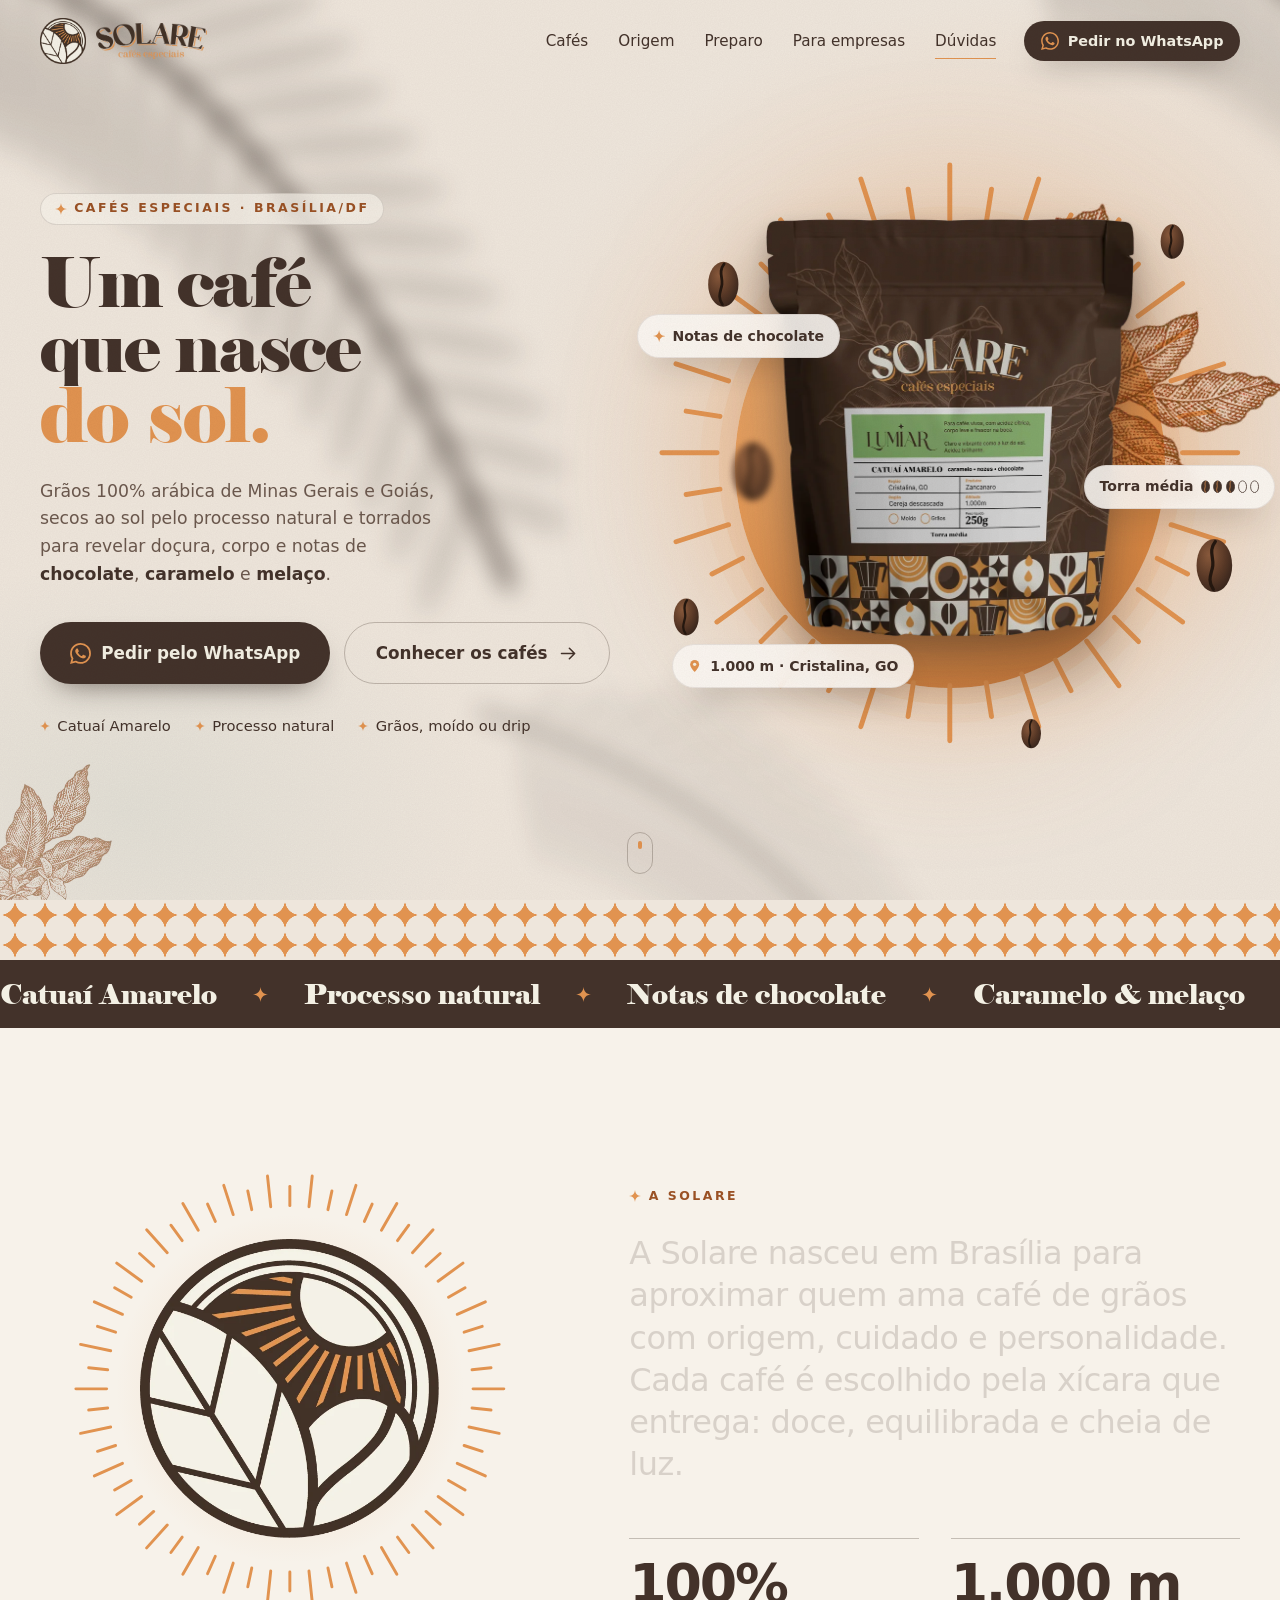
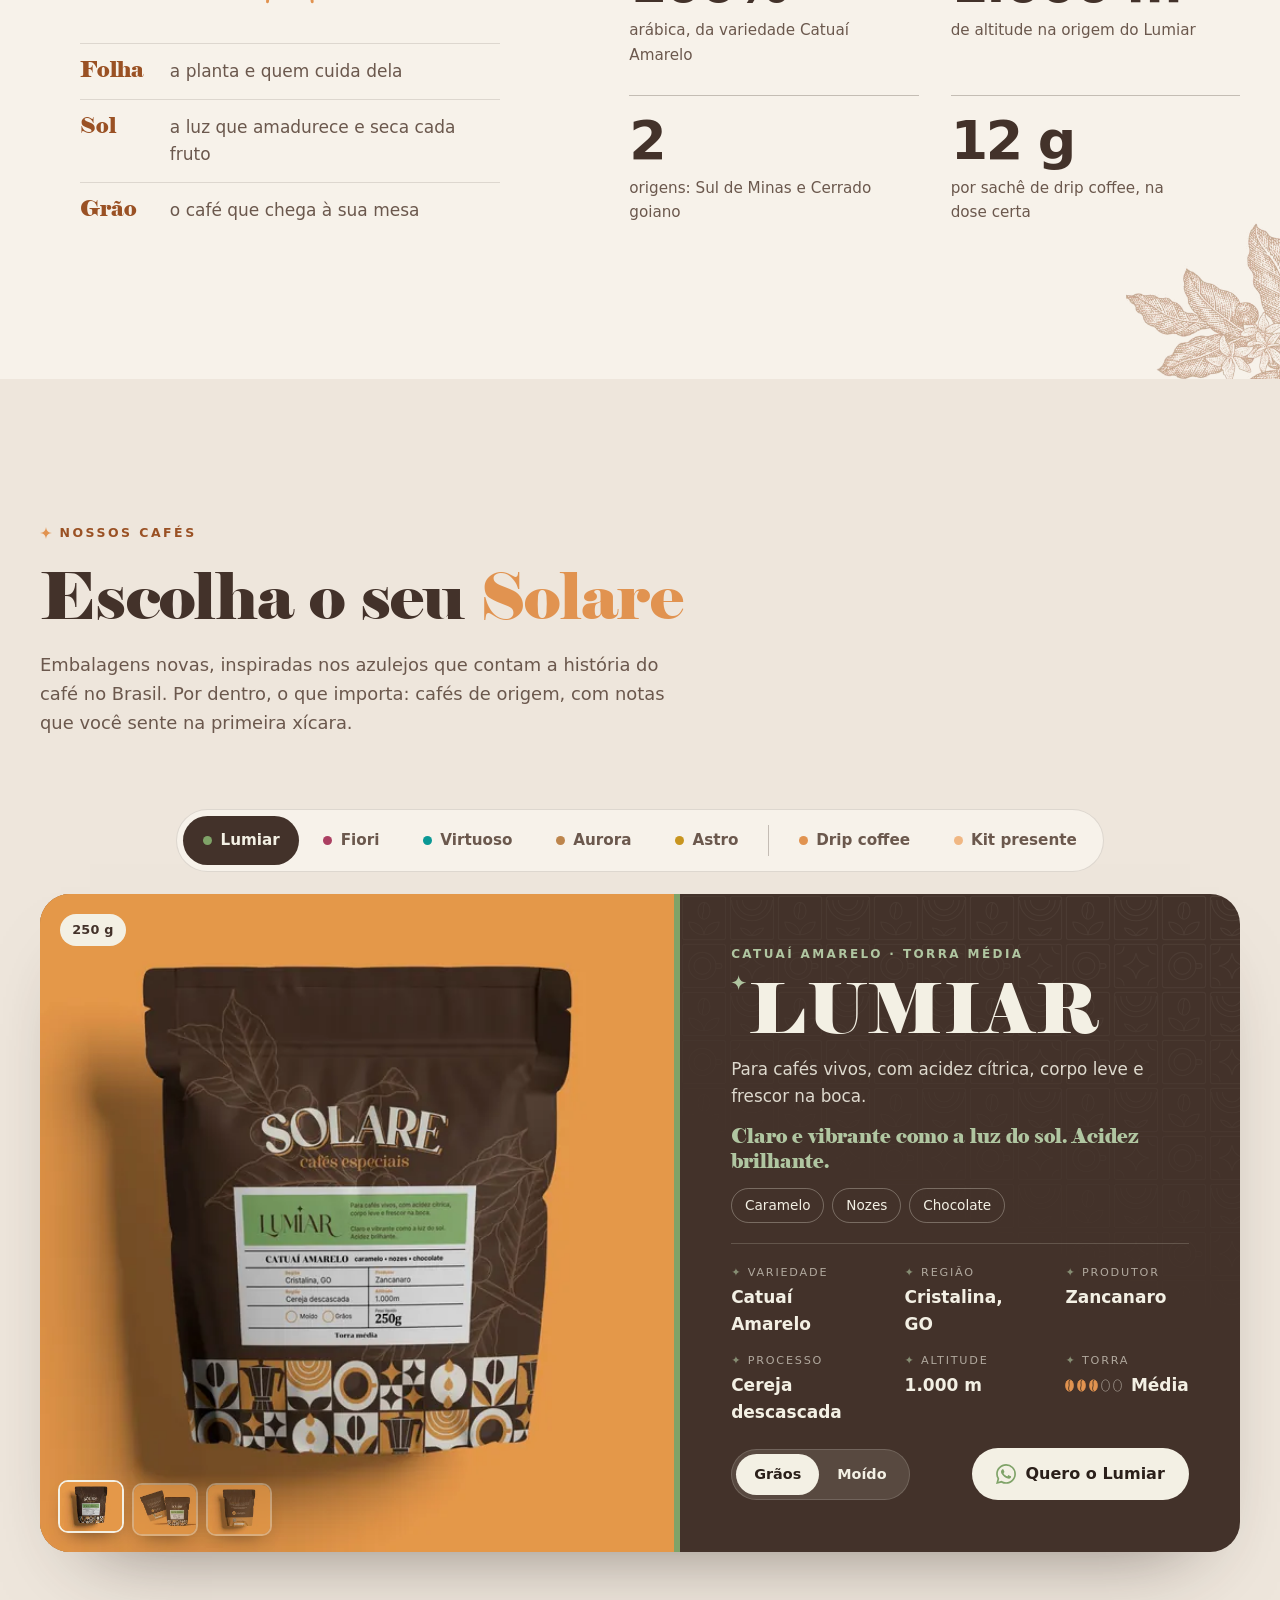
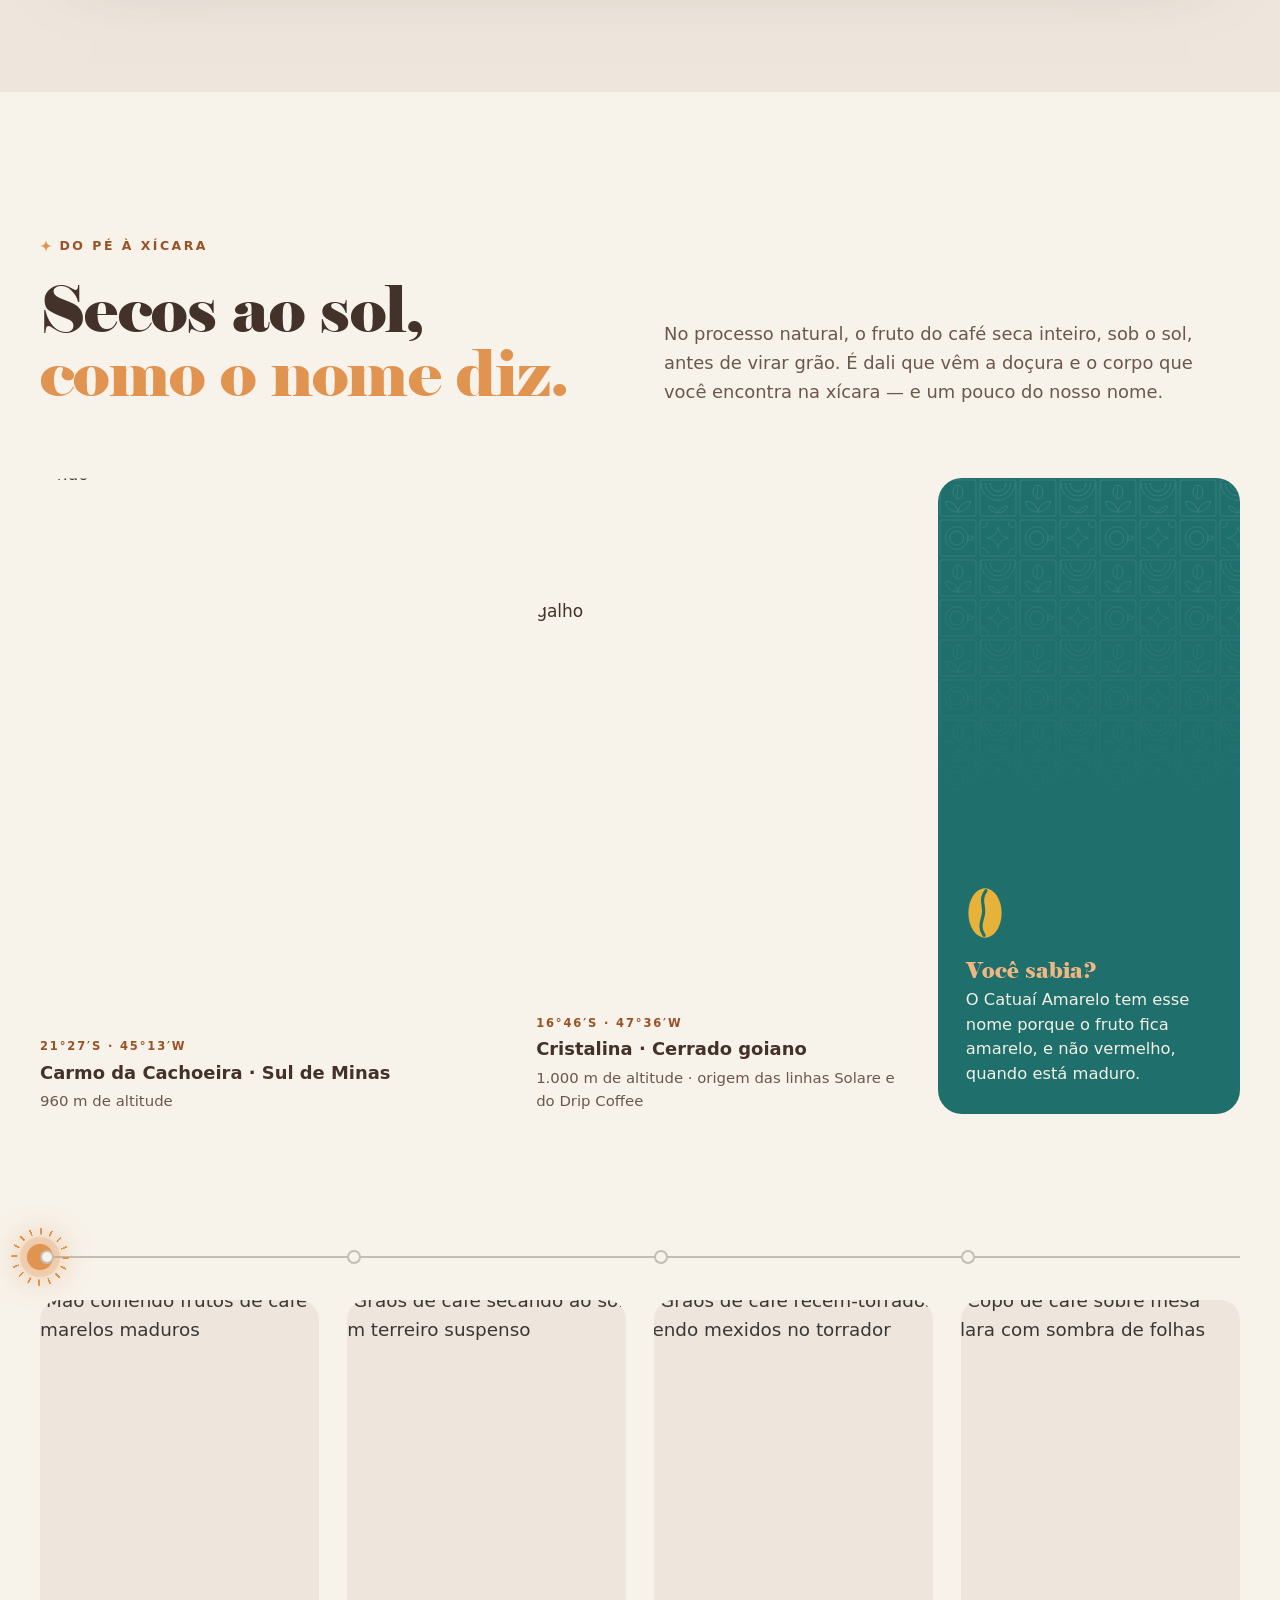
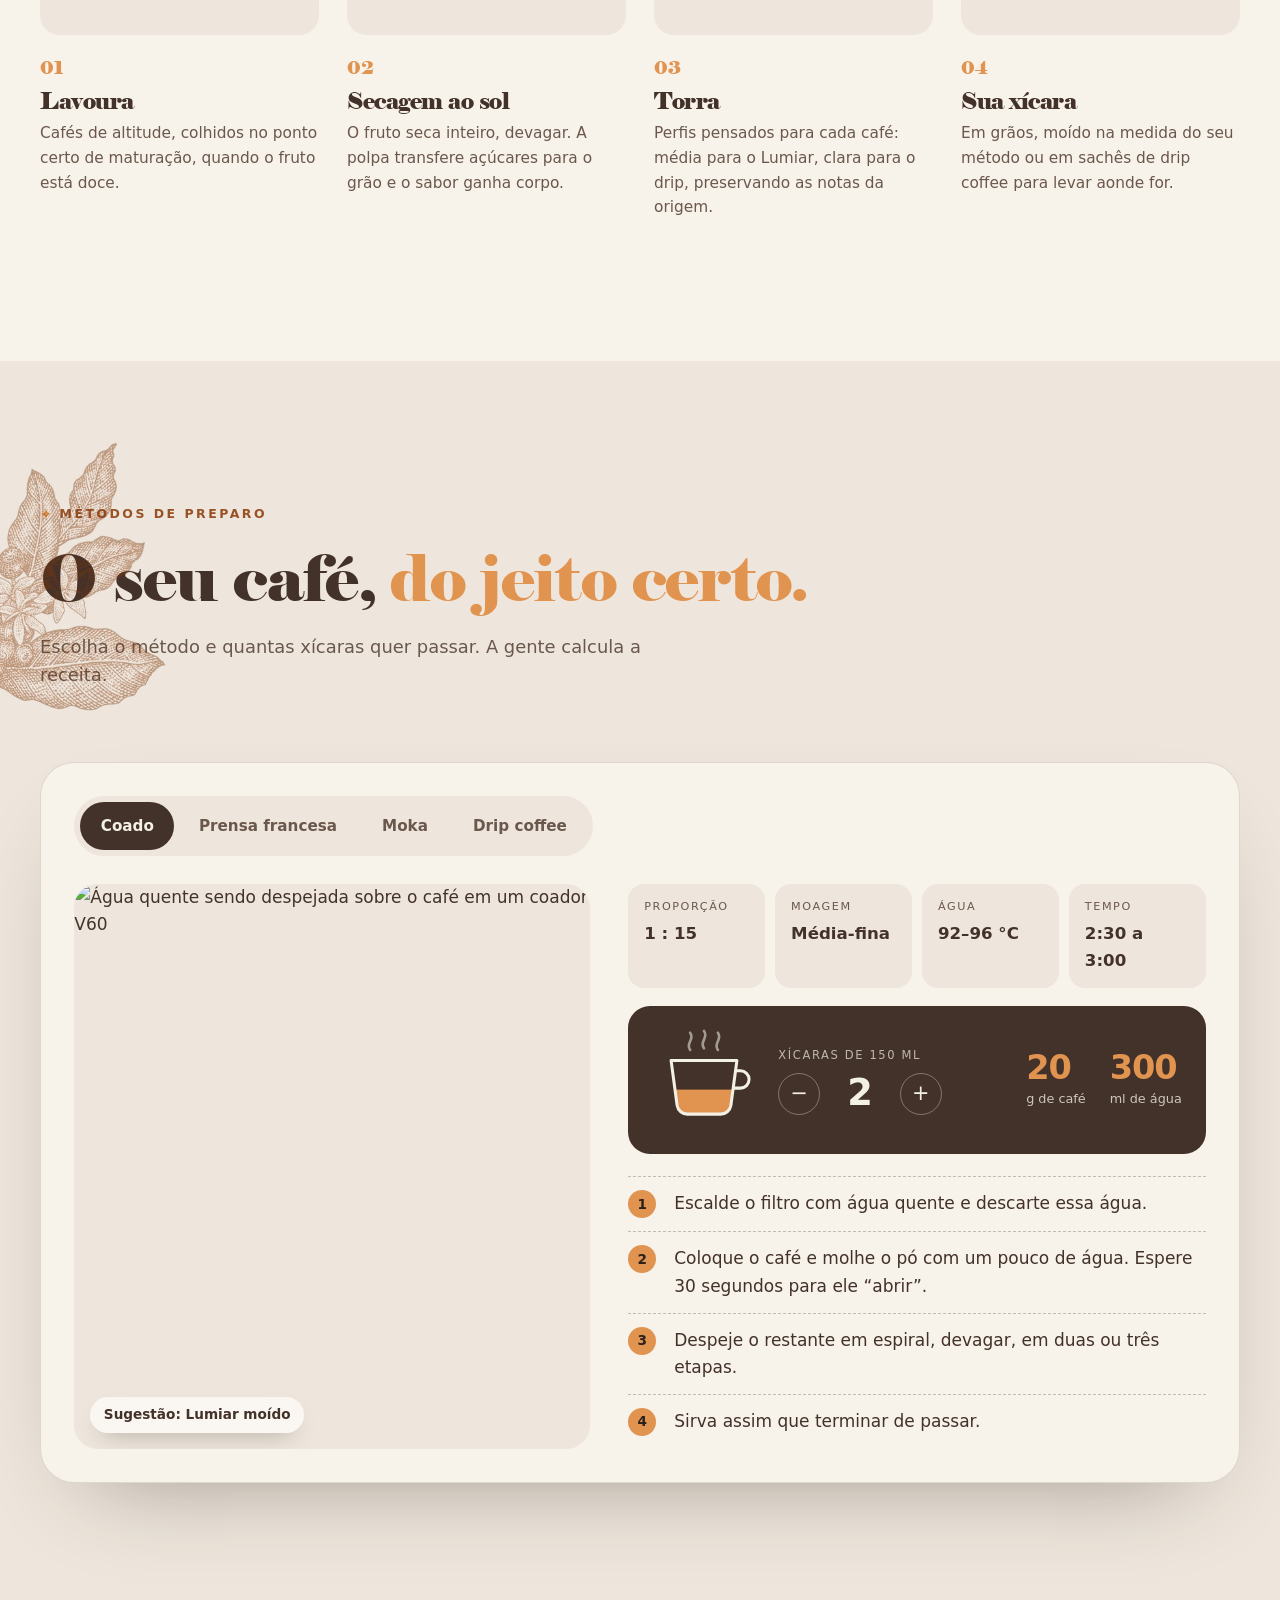
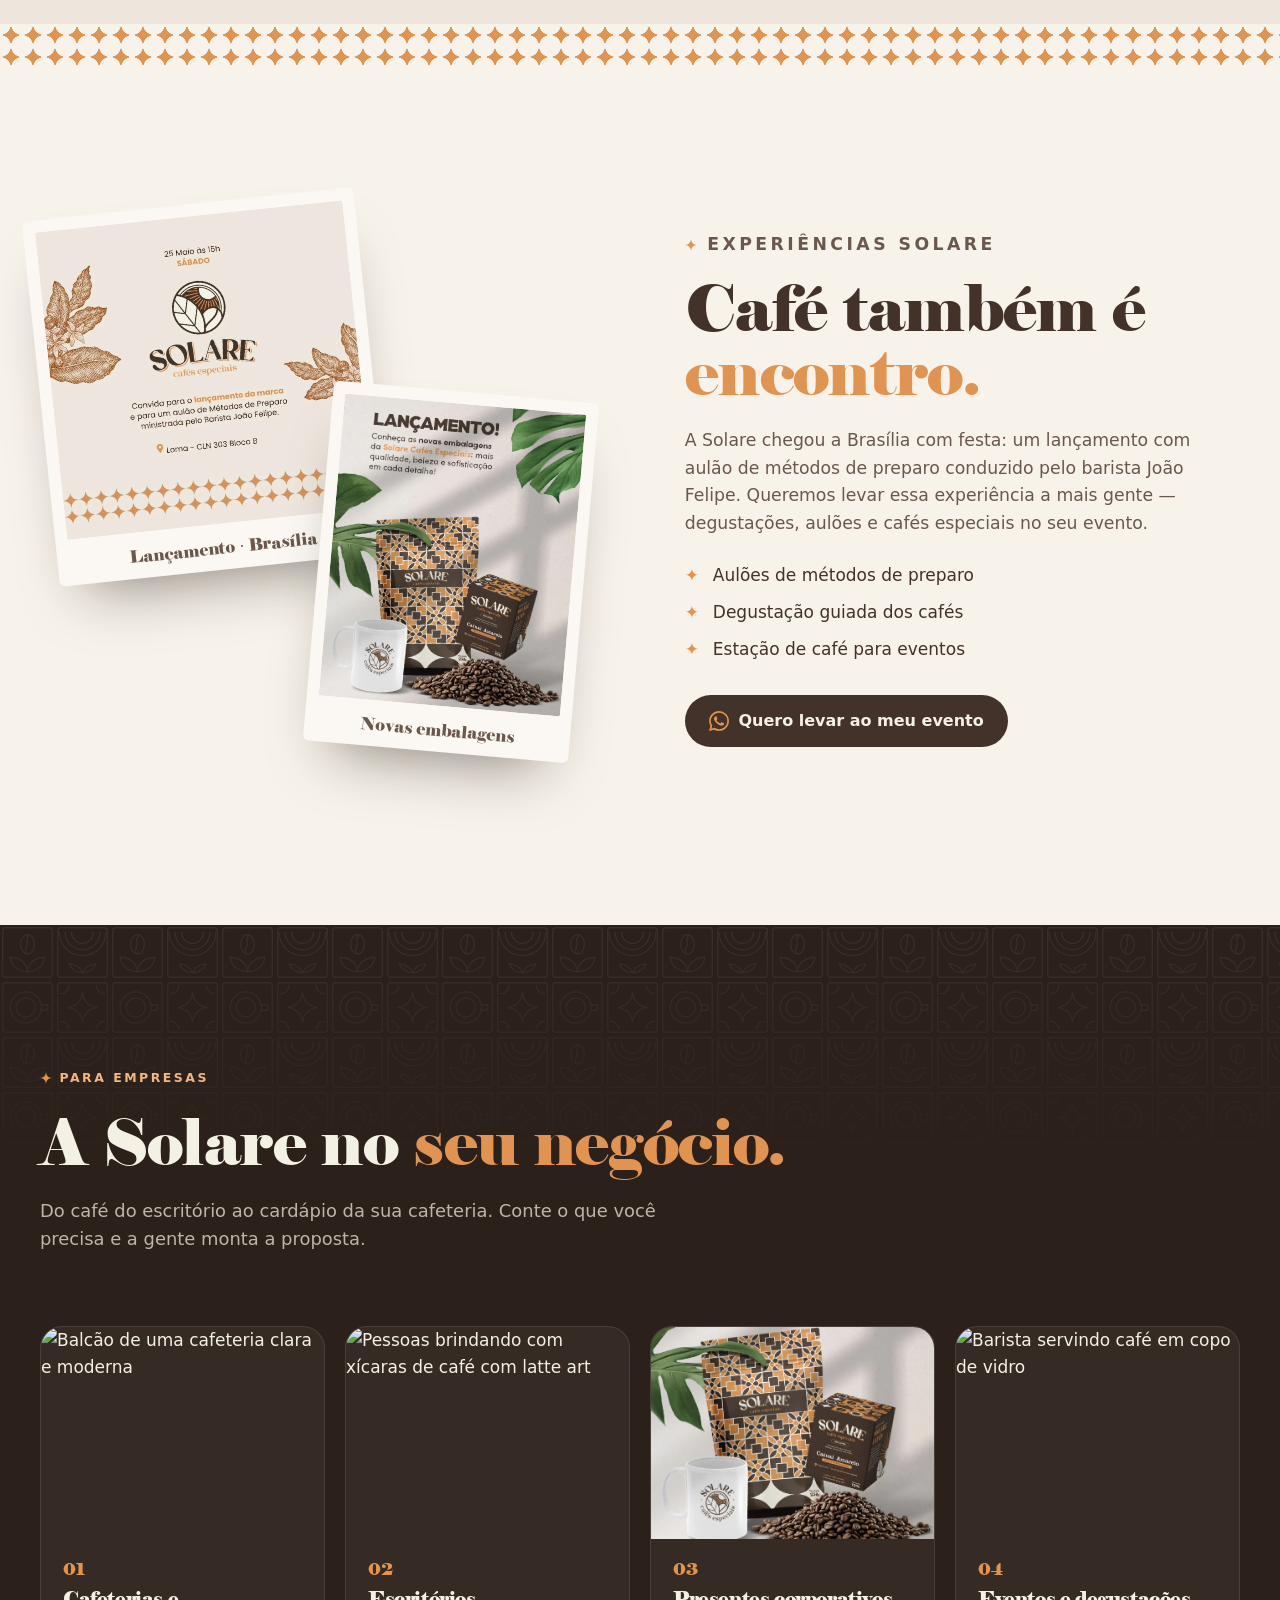
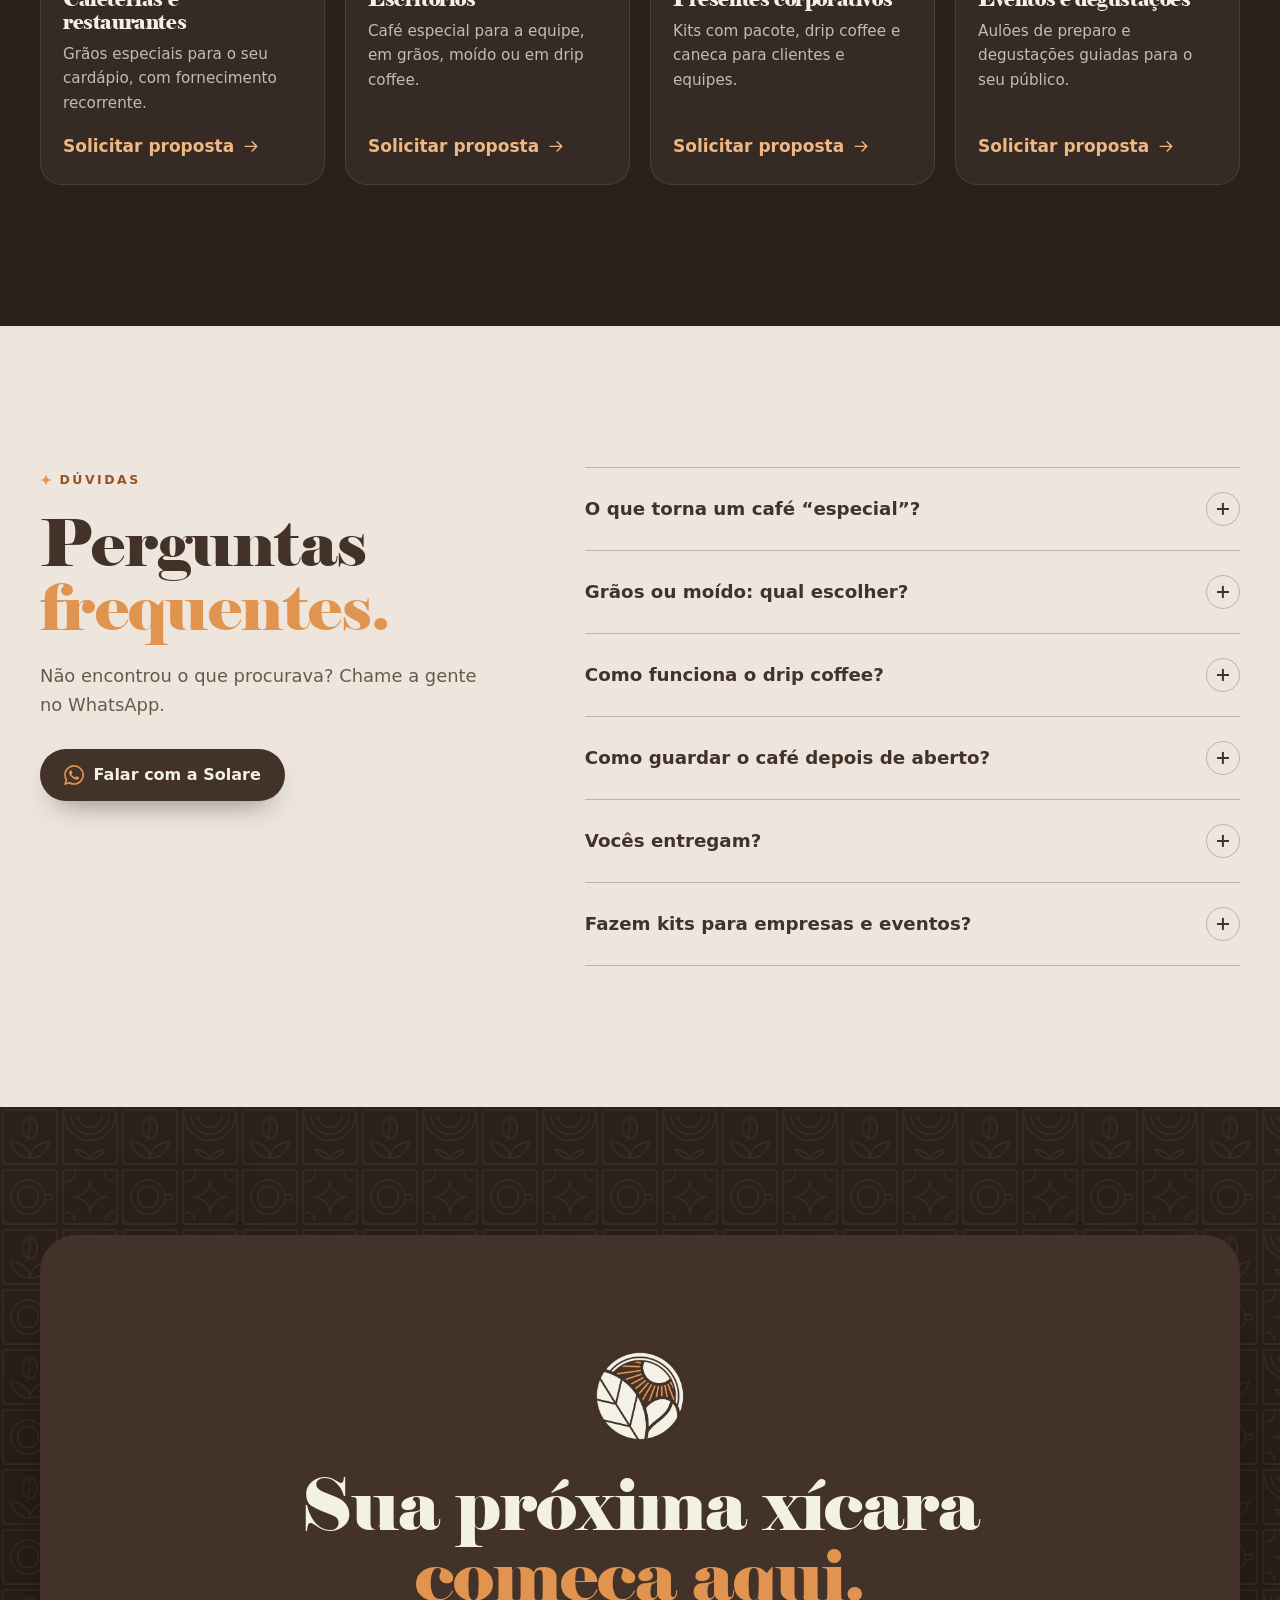
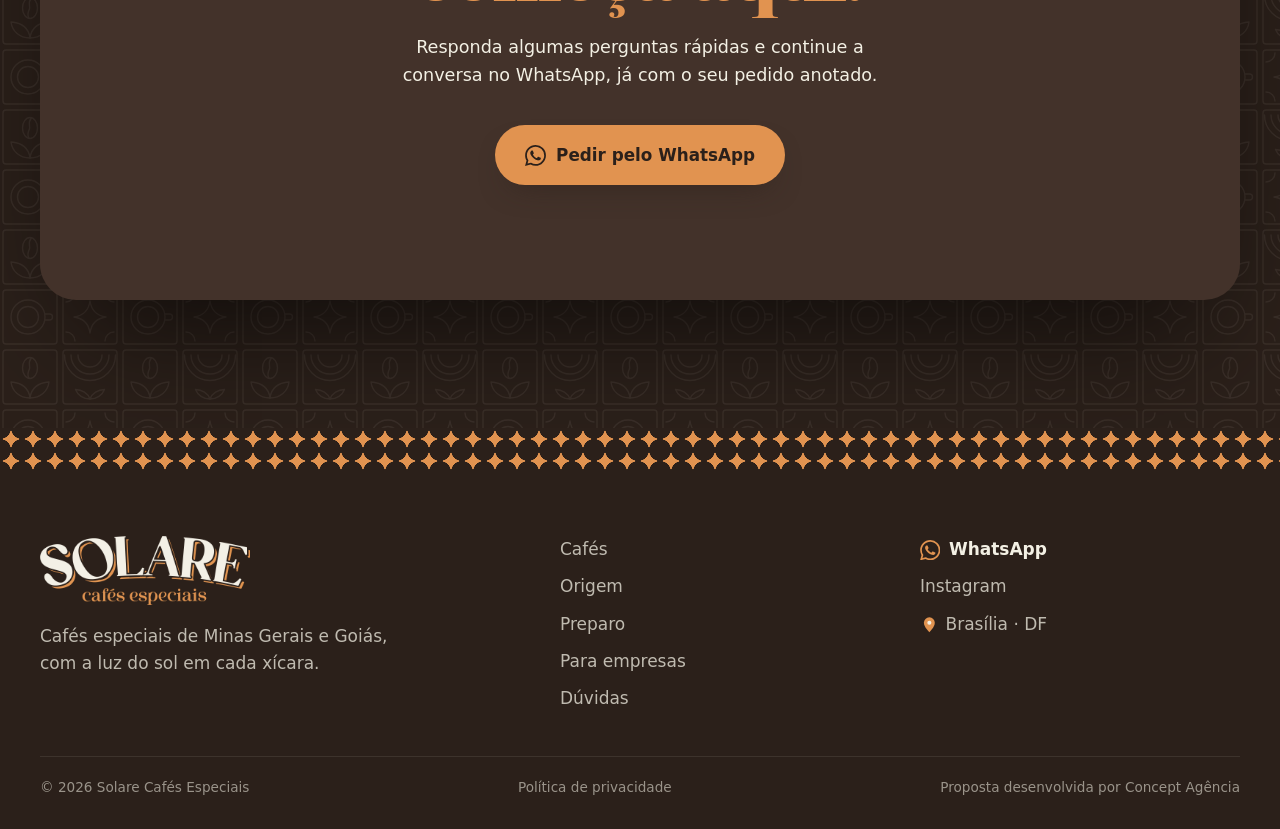
==== commit 75333b5b: "Ajusta o topo: título menor e conjunto da direita proporcional - Título "Um café que nasce do sol." " ====
--- a/index.html
+++ b/index.html
@@ -16,7 +16,7 @@
   <link rel="preconnect" href="https://images.unsplash.com">
   <!-- Fontes da marca via Adobe Fonts (kit "Solare Cafés - site"): Sofia Pro + Abril Fatface no lugar da Elephant -->
   <link rel="stylesheet" href="https://use.typekit.net/byu8pit.css">
-  <link rel="stylesheet" href="assets/css/style.css?v=20261119-3">
+  <link rel="stylesheet" href="assets/css/style.css?v=20261119-9">
 </head>
 <body>
 
@@ -106,12 +106,12 @@
       <div class="chip chip--b" data-depth="1.1"><span>Torra média</span><span class="roast" data-level="3"></span></div>
       <div class="chip chip--c" data-depth="0.8"><svg class="pin"><use href="#i-pin"/></svg> 1.000 m · Cristalina, GO</div>
       <div class="beans" aria-hidden="true">
-        <svg class="bean" style="--x:8%;--y:16%;--s:34px;--r:-30deg;--t:7s" data-depth="1.4"><use href="#i-bean"/></svg>
-        <svg class="bean" style="--x:86%;--y:10%;--s:26px;--r:40deg;--t:9s" data-depth="1.7"><use href="#i-bean"/></svg>
-        <svg class="bean" style="--x:92%;--y:62%;--s:40px;--r:-60deg;--t:8s" data-depth="1.2"><use href="#i-bean"/></svg>
-        <svg class="bean" style="--x:2%;--y:72%;--s:28px;--r:20deg;--t:10s" data-depth="1.9"><use href="#i-bean"/></svg>
-        <svg class="bean" style="--x:62%;--y:92%;--s:22px;--r:75deg;--t:6.5s" data-depth="2.1"><use href="#i-bean"/></svg>
-        <svg class="bean bean--blur" style="--x:12%;--y:46%;--s:44px;--r:10deg;--t:11s" data-depth="2.6"><use href="#i-bean"/></svg>
+        <svg class="bean" style="--x:8%;--y:16%;--s:34;--r:-30deg;--t:7s" data-depth="1.4"><use href="#i-bean"/></svg>
+        <svg class="bean" style="--x:86%;--y:10%;--s:26;--r:40deg;--t:9s" data-depth="1.7"><use href="#i-bean"/></svg>
+        <svg class="bean" style="--x:92%;--y:62%;--s:40;--r:-60deg;--t:8s" data-depth="1.2"><use href="#i-bean"/></svg>
+        <svg class="bean" style="--x:2%;--y:72%;--s:28;--r:20deg;--t:10s" data-depth="1.9"><use href="#i-bean"/></svg>
+        <svg class="bean" style="--x:62%;--y:92%;--s:22;--r:75deg;--t:6.5s" data-depth="2.1"><use href="#i-bean"/></svg>
+        <svg class="bean bean--blur" style="--x:12%;--y:46%;--s:44;--r:10deg;--t:11s" data-depth="2.6"><use href="#i-bean"/></svg>
       </div>
     </div>
   </div>
@@ -703,6 +703,6 @@
   <span class="fab__tip">Peça o seu café</span>
 </button>
 
-<script src="assets/js/main.js?v=20261119-3" defer></script>
+<script src="assets/js/main.js?v=20261119-9" defer></script>
 </body>
 </html>
--- a/assets/css/style.css
+++ b/assets/css/style.css
@@ -256,7 +256,7 @@
 .hero__in {
   position: relative;
   display: grid;
-  grid-template-columns: 1.05fr .95fr;
+  grid-template-columns: 1fr 1fr;
   align-items: center;
   gap: 40px;
   min-height: calc(100svh - 210px);
@@ -268,7 +268,7 @@
   border: 1px solid var(--line);
   margin-bottom: 26px;
 }
-.hero__title { font-size: clamp(3.1rem, 7.6vw, 6.8rem); line-height: .9; letter-spacing: -.02em; color: var(--cafe); }
+.hero__title { font-size: clamp(2.4rem, 5.4vw, 4.9rem); line-height: .9; letter-spacing: -.02em; color: var(--cafe); }
 .hero__title .line { display: block; overflow: hidden; padding: .02em 0 .1em; margin-bottom: -.08em; }
 .hero__title .line > span { display: inline-block; }
 .hero__title em { font-size: 1.1em; padding-right: .06em; }
@@ -285,8 +285,11 @@
 body:not(.is-ready) .line > [data-in] { opacity: 1; transform: translateY(108%); }
 body.skip-intro { --base: .1s; }
 
+/* O palco é um container: selos e grãos usam cqi (% da largura do palco),
+   então tudo cresce junto e mantém a proporção. Referência: palco de 570 px. */
 .hero__stage {
   position: relative;
+  container-type: inline-size;
   width: 100%;
   max-width: 600px;
   aspect-ratio: 1 / 1.04;
@@ -300,7 +303,7 @@
   inset: 13%;
   border-radius: 50%;
   background: radial-gradient(circle at 38% 32%, #F6C08C 0%, #E8A262 38%, #DC8A45 72%, #C9773A 100%);
-  box-shadow: 0 0 0 16px rgba(225, 147, 80, .12), 0 0 0 34px rgba(225, 147, 80, .06), 0 0 140px 30px rgba(225, 147, 80, .35);
+  box-shadow: 0 0 0 2.8cqi rgba(225, 147, 80, .12), 0 0 0 6cqi rgba(225, 147, 80, .06), 0 0 24.5cqi 5.3cqi rgba(225, 147, 80, .35);
 }
 .stage__rays { position: absolute; inset: -1%; width: 102%; stroke: var(--caramelo); stroke-width: 5; stroke-linecap: round; animation: spin 90s linear infinite; }
 /* O ramo vem cortado na borda direita. Espelhado (scale -1 em torno da borda
@@ -327,11 +330,13 @@
   border: 1px solid rgba(67, 50, 42, .1);
   box-shadow: 0 16px 34px -16px rgba(43, 32, 26, .45);
   font-weight: 600;
-  font-size: .86rem;
+  font-size: clamp(.72rem, 2.42cqi, 1.05rem);
   white-space: nowrap;
 }
-.chip > svg { width: 12px; height: 12px; fill: var(--caramelo); }
-.chip .pin { width: 15px; height: 15px; color: var(--caramelo); }
+.chip > svg { width: .87em; height: .87em; fill: var(--caramelo); }
+.chip .pin { width: 1.09em; height: 1.09em; color: var(--caramelo); }
+.chip .roast { gap: .22em; }
+.chip .roast svg { width: .65em; height: .95em; }
 .chip--a { left: -4%; top: 25%; animation: bob 5s ease-in-out infinite; }
 .chip--b { right: -6%; top: 50%; animation: bob 6s ease-in-out -2s infinite; }
 .chip--c { left: 2%; bottom: 13%; animation: bob 5.5s ease-in-out -1s infinite; }
@@ -348,8 +353,8 @@
   position: absolute;
   left: var(--x);
   top: var(--y);
-  width: var(--s);
-  height: calc(var(--s) * 1.4);
+  width: calc(var(--s) * 100cqi / 570);
+  height: calc(var(--s) * 140cqi / 570);
   animation: bean-float var(--t) ease-in-out infinite alternate;
 }
 .bean--blur { filter: blur(3px); opacity: .85; }
@@ -854,6 +859,13 @@
   .hero { padding-top: 110px; }
   .hero__in { grid-template-columns: 1fr; gap: 20px; min-height: 0; }
   .hero__stage { max-width: 500px; width: 92%; }
+  /* no tablet e no celular, selos e grãos ficam no tamanho fixo de antes */
+  .chip { font-size: .86rem; }
+  .chip > svg { width: 12px; height: 12px; }
+  .chip .pin { width: 15px; height: 15px; }
+  .chip .roast { gap: 3px; }
+  .chip .roast svg { width: 9px; height: 13px; }
+  .beans .bean { width: calc(var(--s) * 1px); height: calc(var(--s) * 1.4px); }
   .hero__branch { bottom: auto; top: 46%; width: 90px; opacity: .55; }
   .hero__scroll { display: none; }
 
@@ -891,7 +903,7 @@
   .hdr__cta span { display: none; }
   .hdr__cta { padding: .7em; border-radius: 50%; }
   .hdr__in { gap: 10px; }
-  .hero__title { font-size: clamp(2.9rem, 14.5vw, 4.2rem); }
+  .hero__title { font-size: clamp(2.2rem, 10.8vw, 3.1rem); }
   .hero__actions .btn { width: 100%; }
   .hero__stage .bean:first-child { --x: 3% !important; --y: 40% !important; }
   .hero__stage .bean--blur { display: none; }
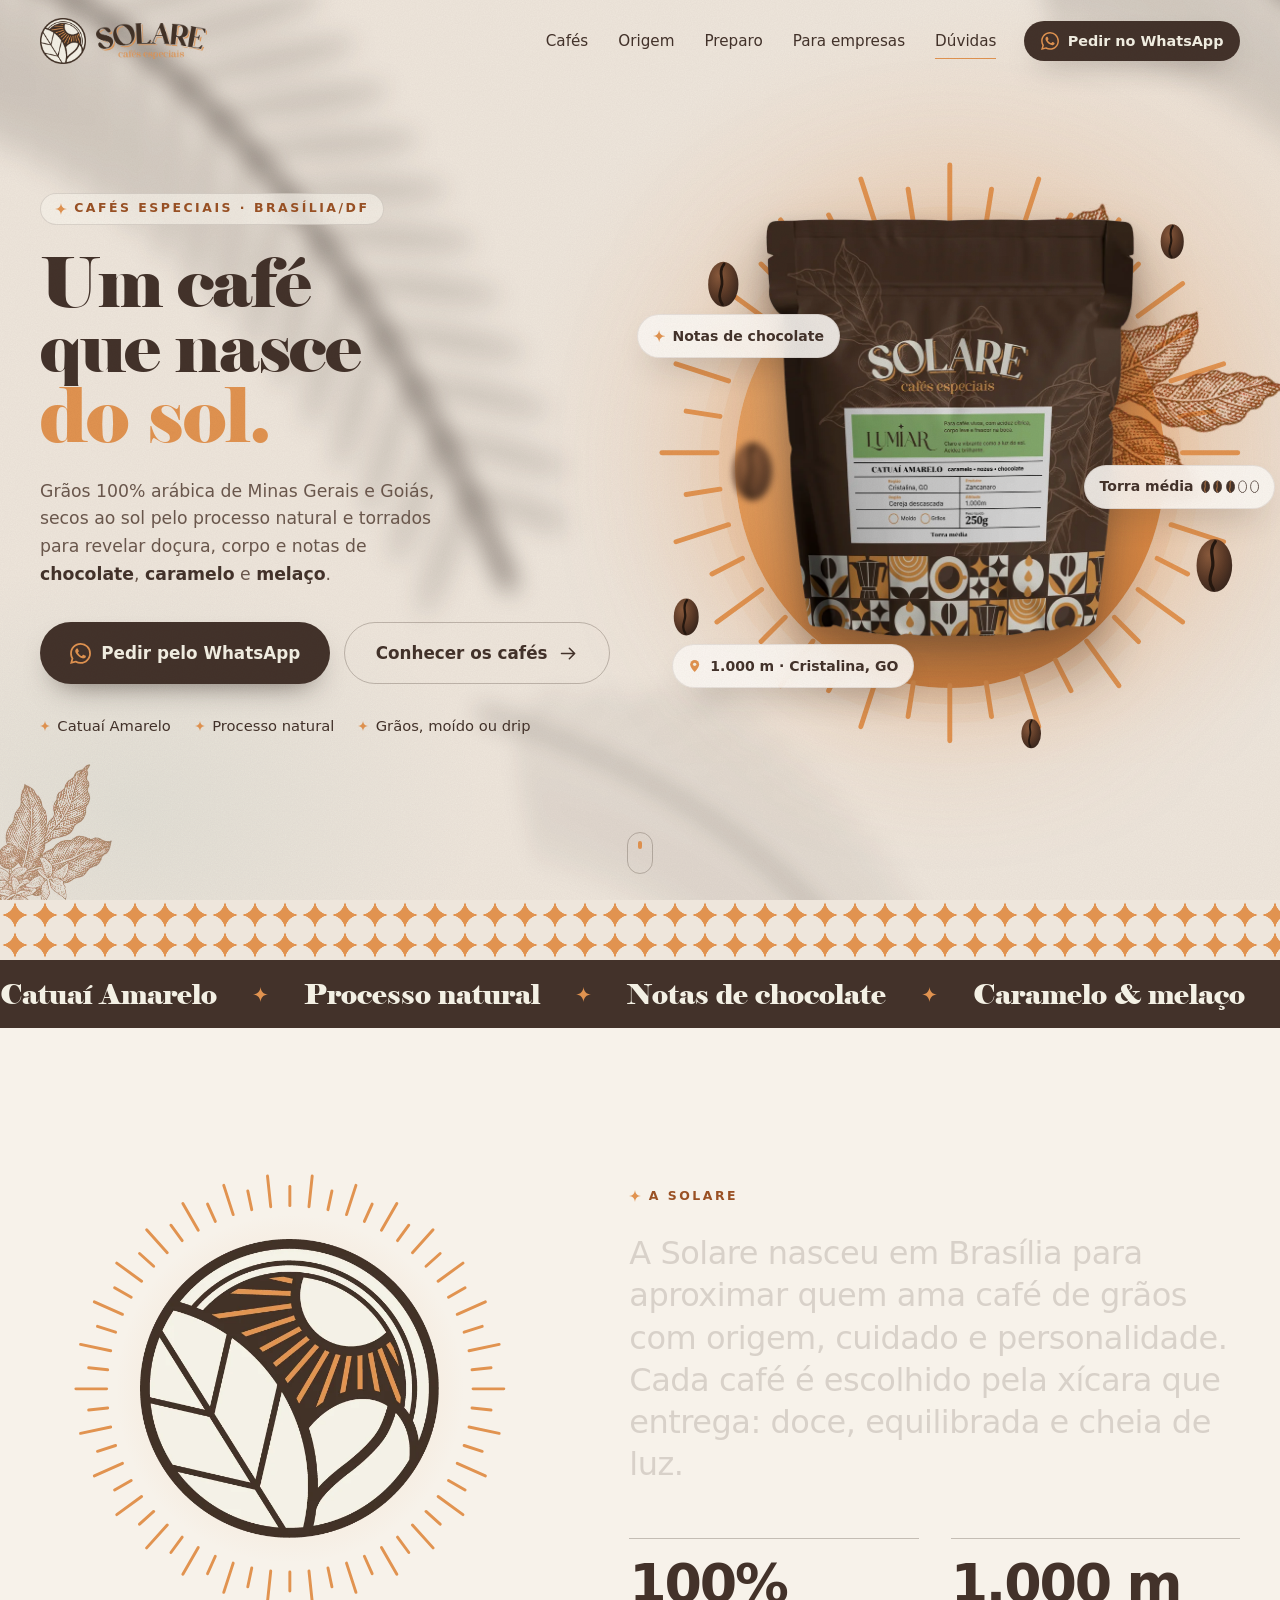
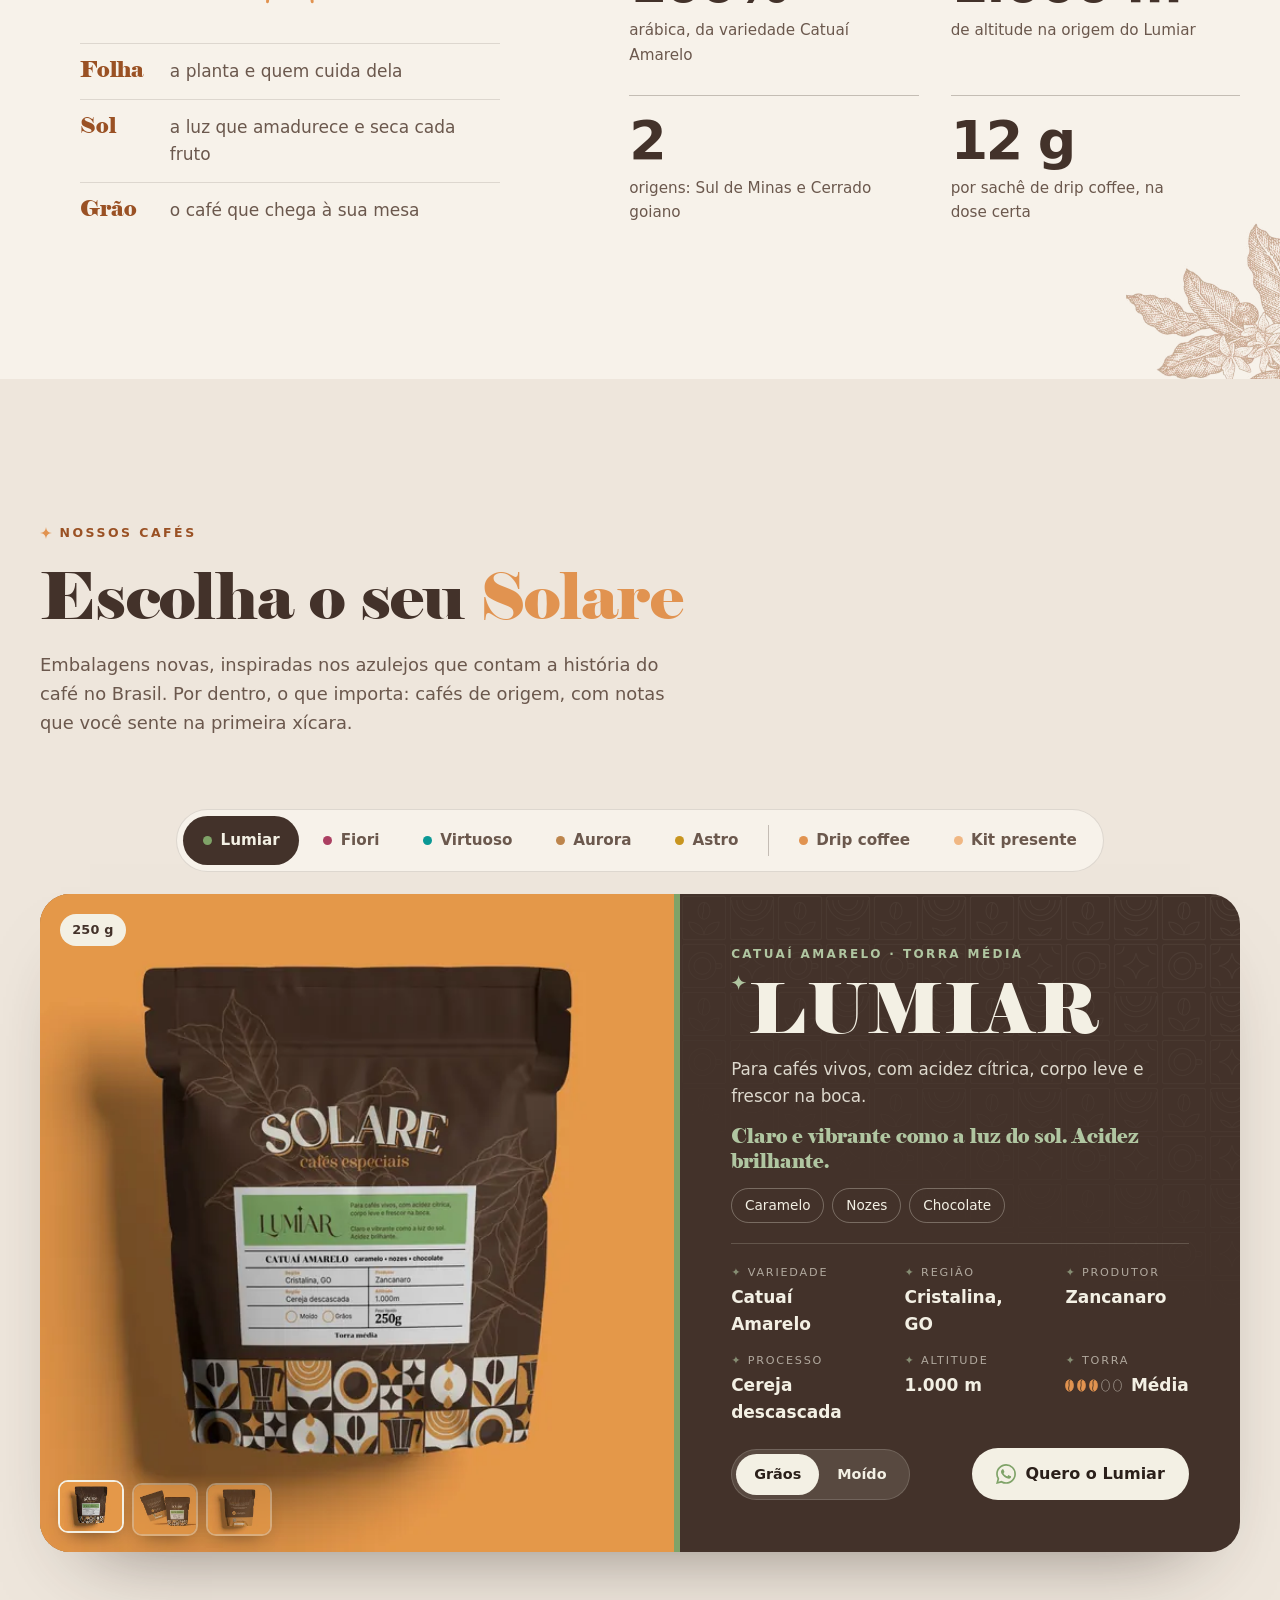
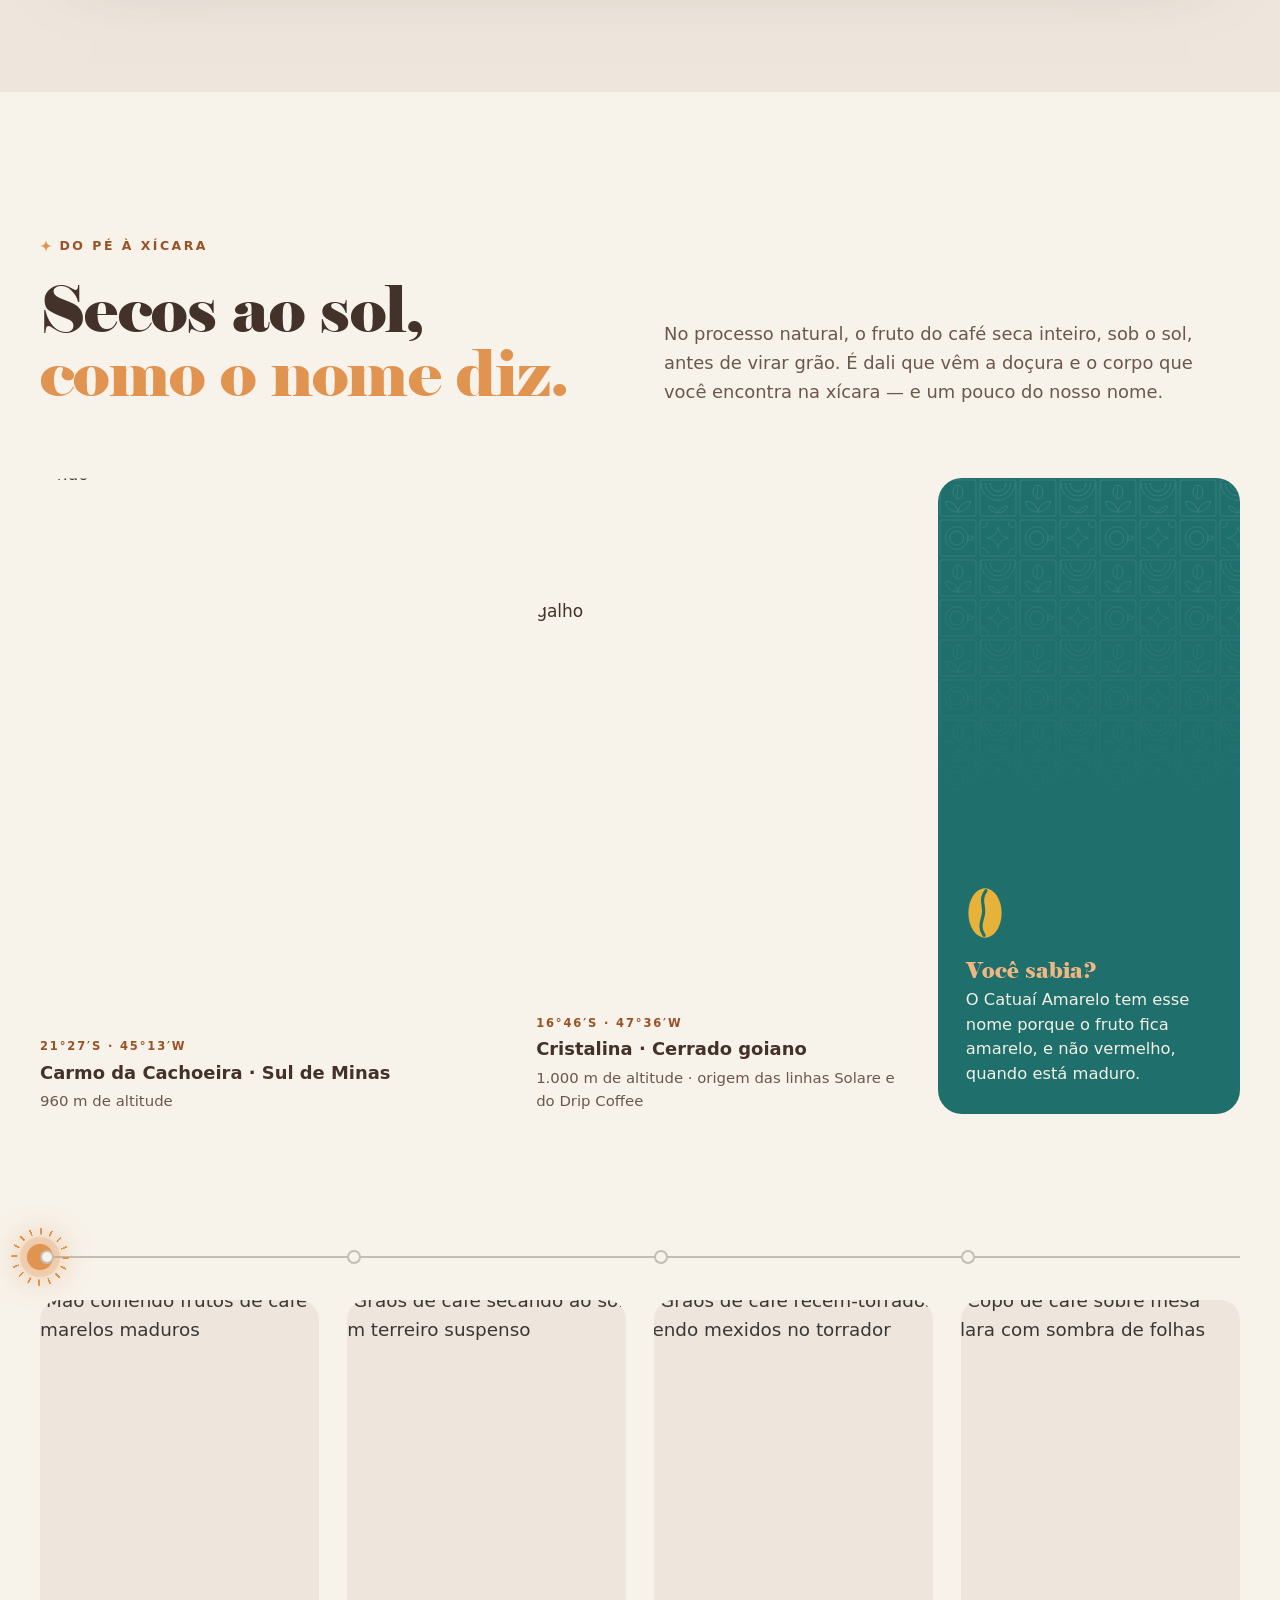
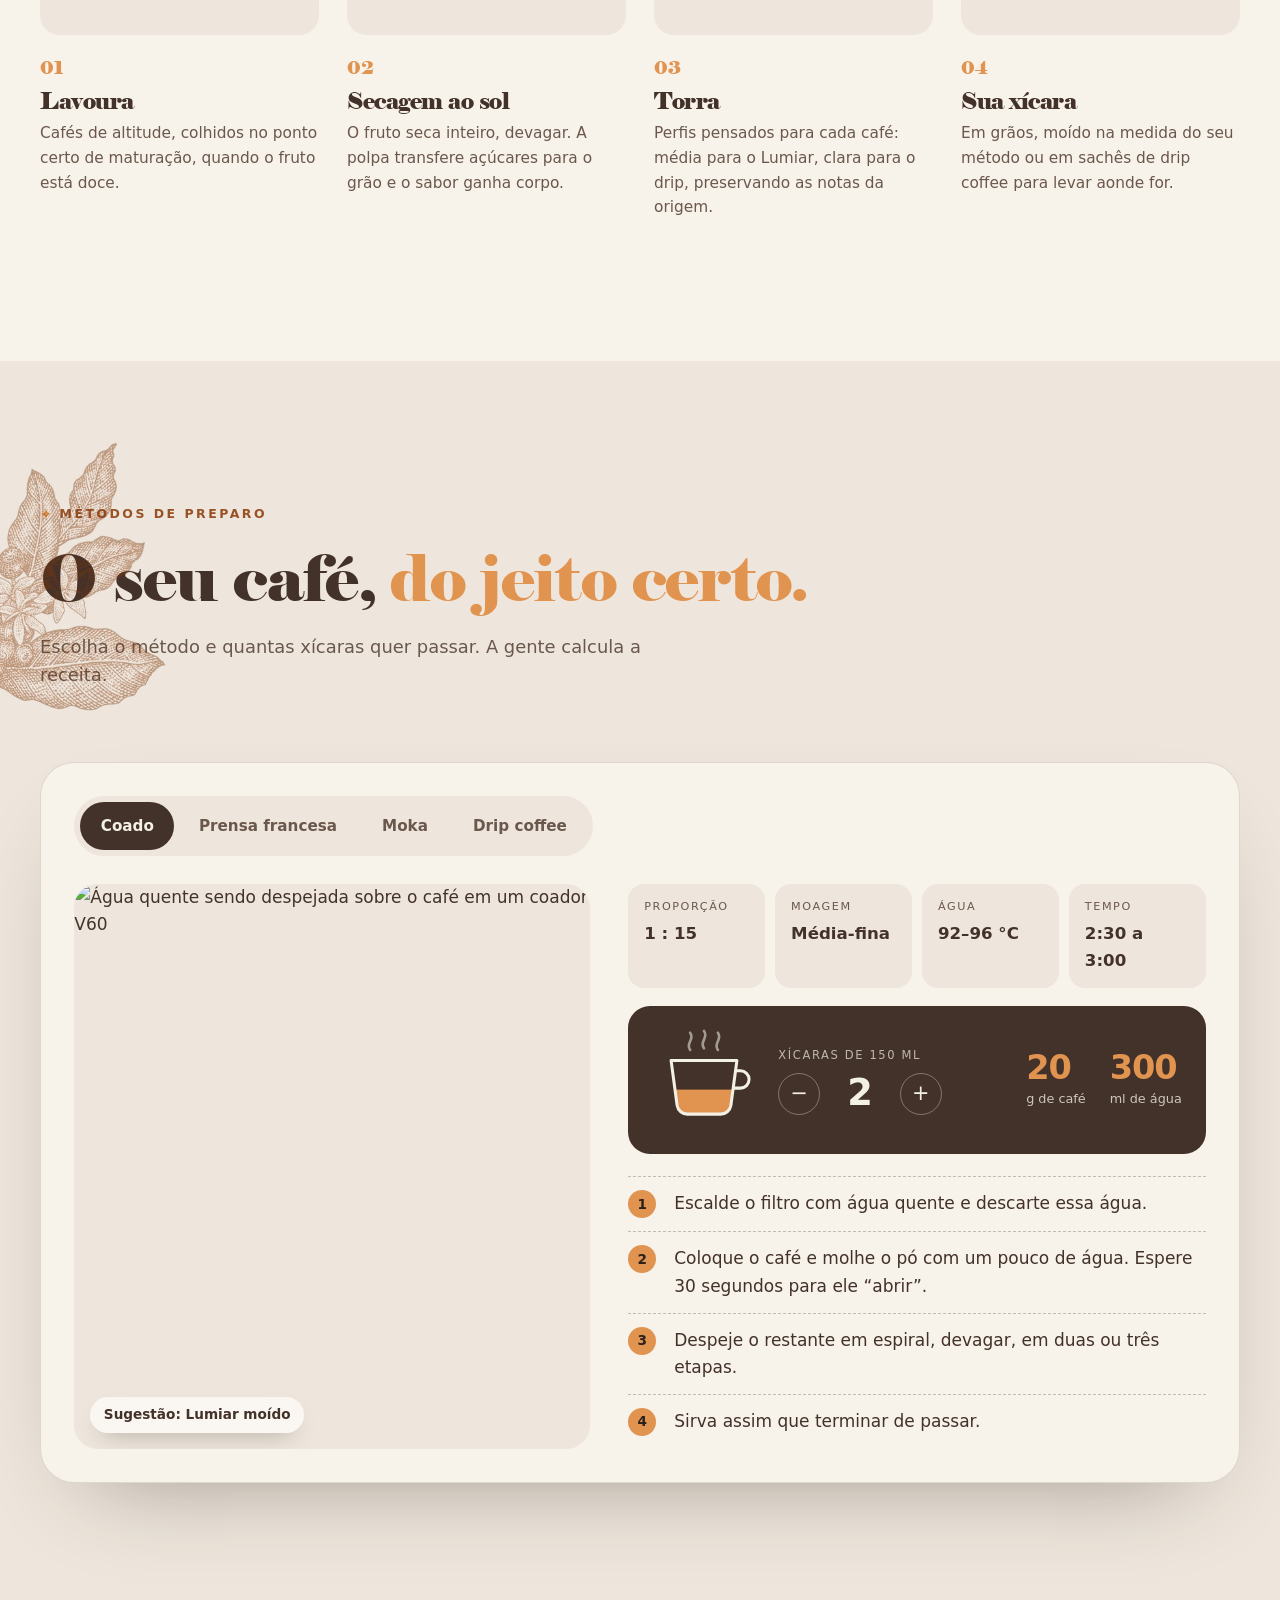
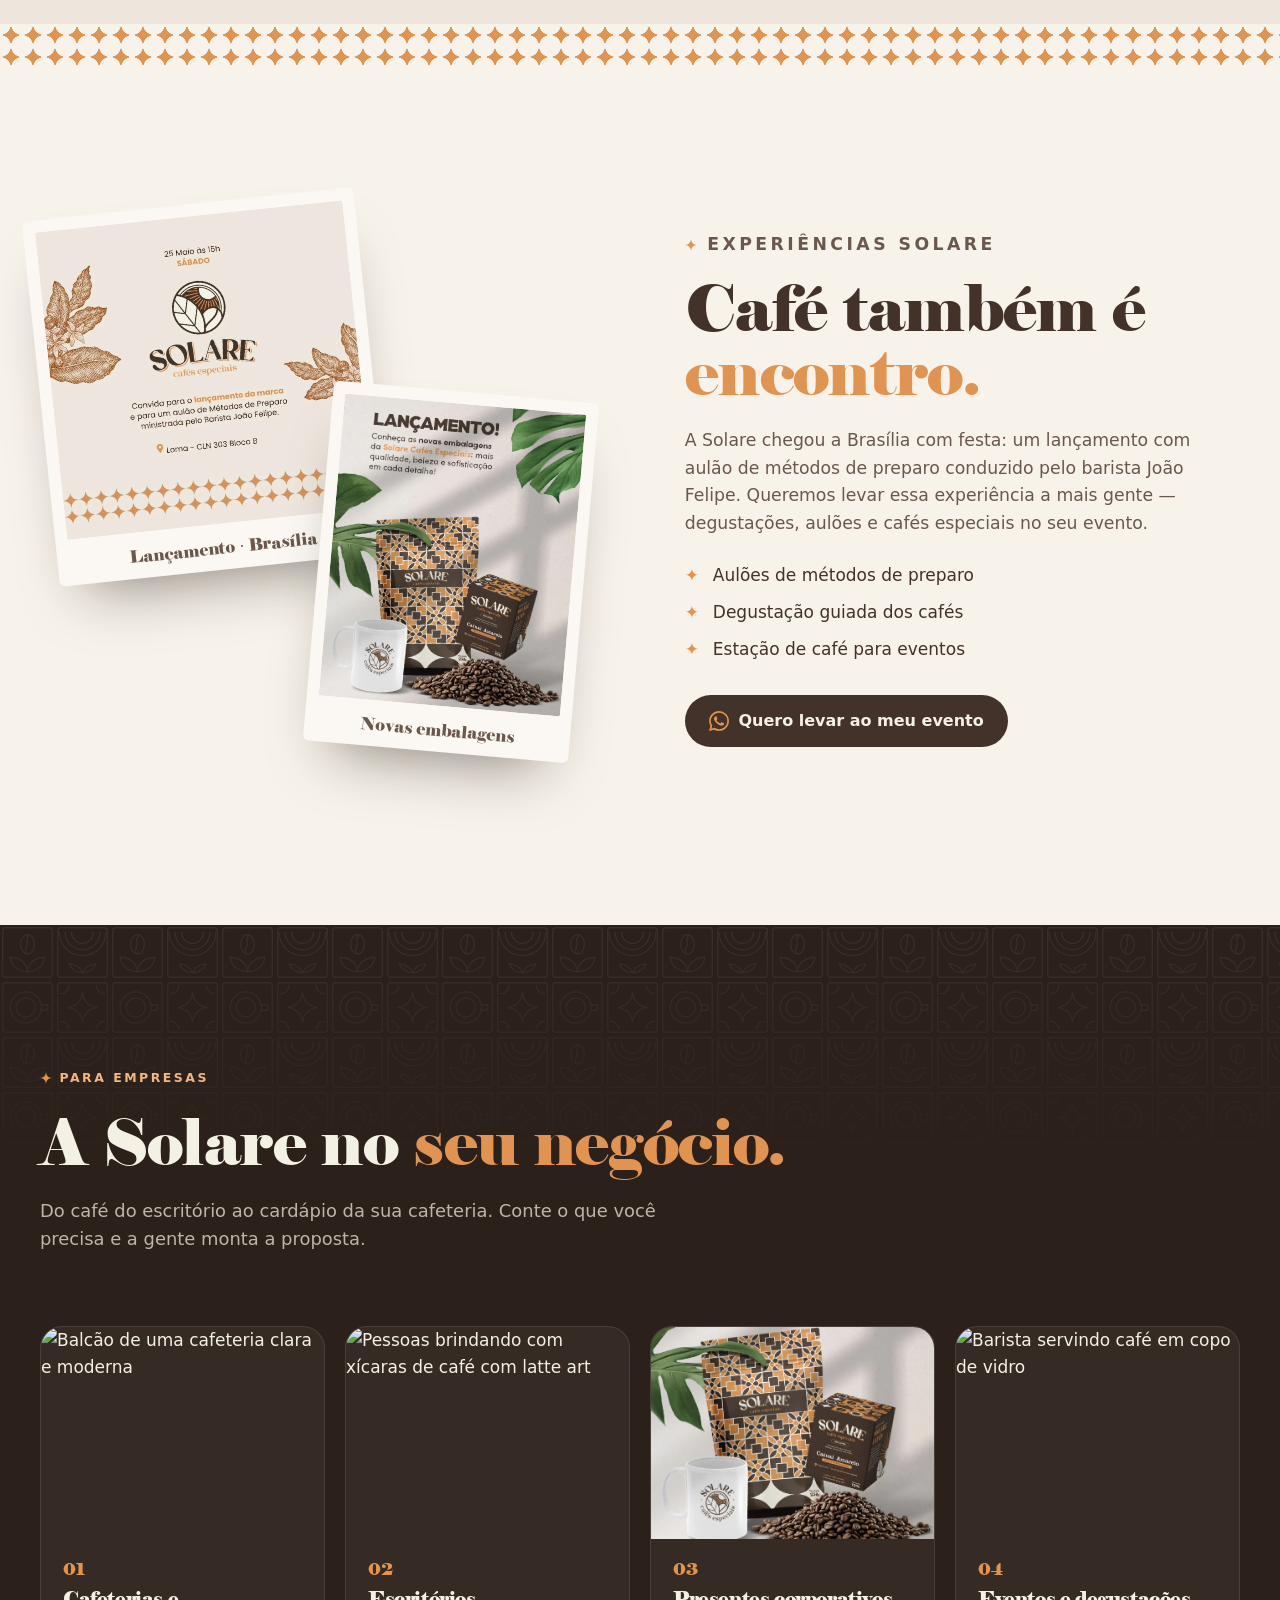
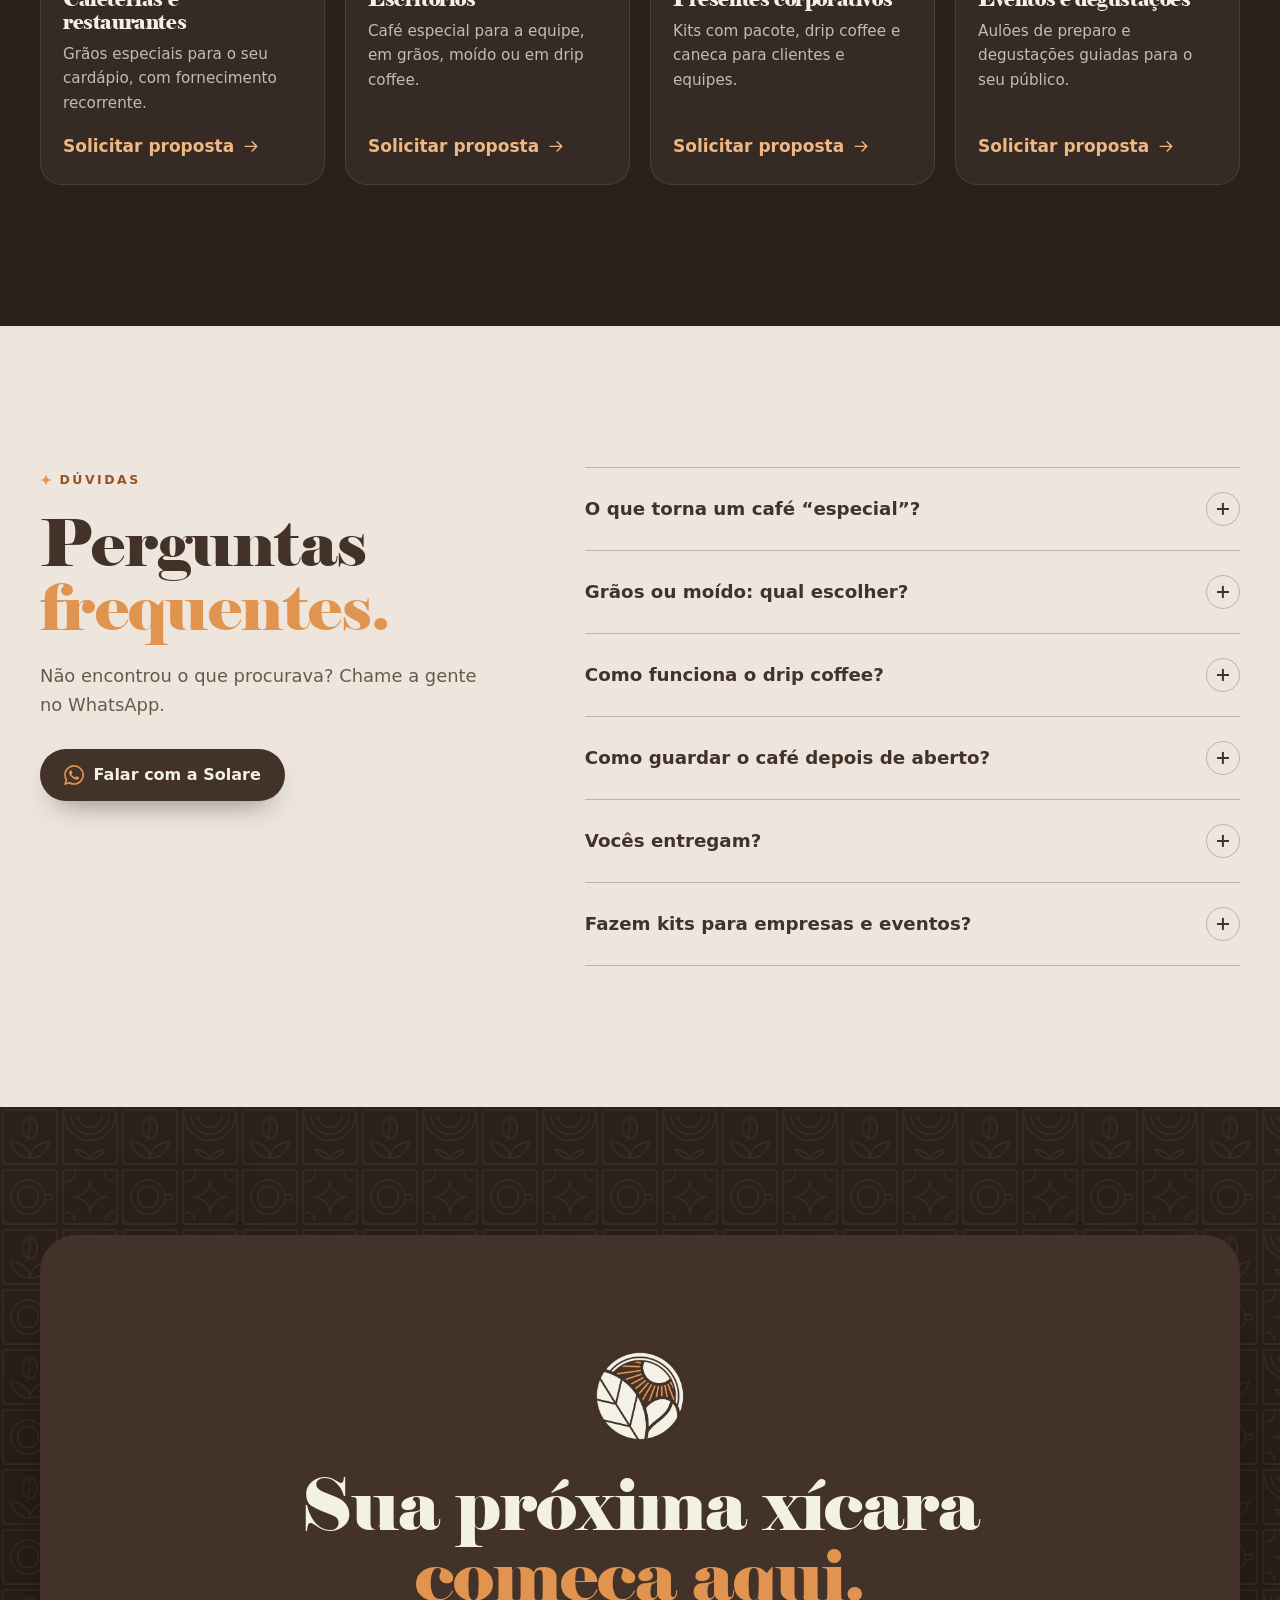
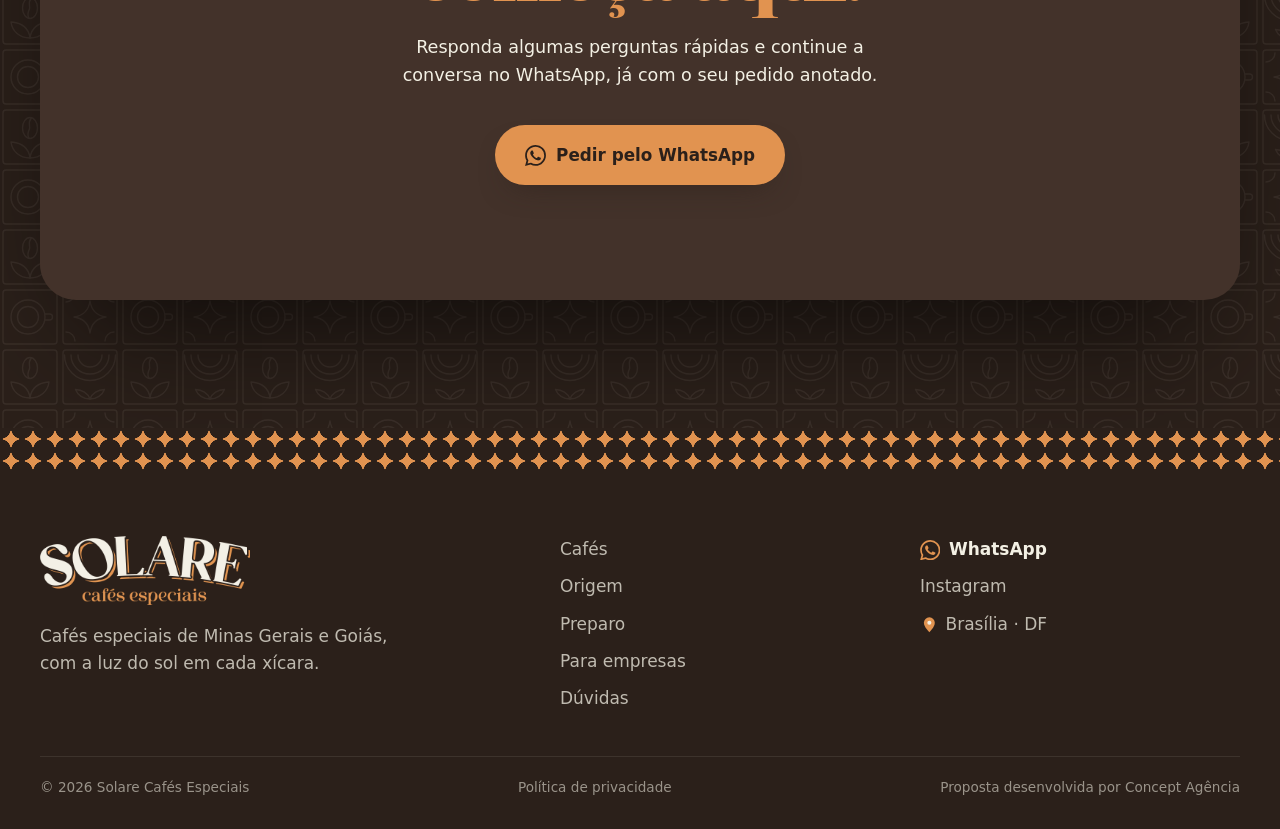
==== commit 44efb489: "Aumenta o título do topo no celular e no tablet - Celular: acompanha a largura da tela (cerca de 66 " ====
--- a/index.html
+++ b/index.html
@@ -16,7 +16,7 @@
   <link rel="preconnect" href="https://images.unsplash.com">
   <!-- Fontes da marca via Adobe Fonts (kit "Solare Cafés - site"): Sofia Pro + Abril Fatface no lugar da Elephant -->
   <link rel="stylesheet" href="https://use.typekit.net/byu8pit.css">
-  <link rel="stylesheet" href="assets/css/style.css?v=20261119-9">
+  <link rel="stylesheet" href="assets/css/style.css?v=20261119-11">
 </head>
 <body>
 
@@ -703,6 +703,6 @@
   <span class="fab__tip">Peça o seu café</span>
 </button>
 
-<script src="assets/js/main.js?v=20261119-9" defer></script>
+<script src="assets/js/main.js?v=20261119-11" defer></script>
 </body>
 </html>
--- a/assets/css/style.css
+++ b/assets/css/style.css
@@ -858,6 +858,7 @@
 
   .hero { padding-top: 110px; }
   .hero__in { grid-template-columns: 1fr; gap: 20px; min-height: 0; }
+  .hero__title { font-size: clamp(4.6rem, 10vw, 5.6rem); }
   .hero__stage { max-width: 500px; width: 92%; }
   /* no tablet e no celular, selos e grãos ficam no tamanho fixo de antes */
   .chip { font-size: .86rem; }
@@ -903,7 +904,7 @@
   .hdr__cta span { display: none; }
   .hdr__cta { padding: .7em; border-radius: 50%; }
   .hdr__in { gap: 10px; }
-  .hero__title { font-size: clamp(2.2rem, 10.8vw, 3.1rem); }
+  .hero__title { font-size: clamp(2.8rem, 17vw, 4.6rem); }
   .hero__actions .btn { width: 100%; }
   .hero__stage .bean:first-child { --x: 3% !important; --y: 40% !important; }
   .hero__stage .bean--blur { display: none; }
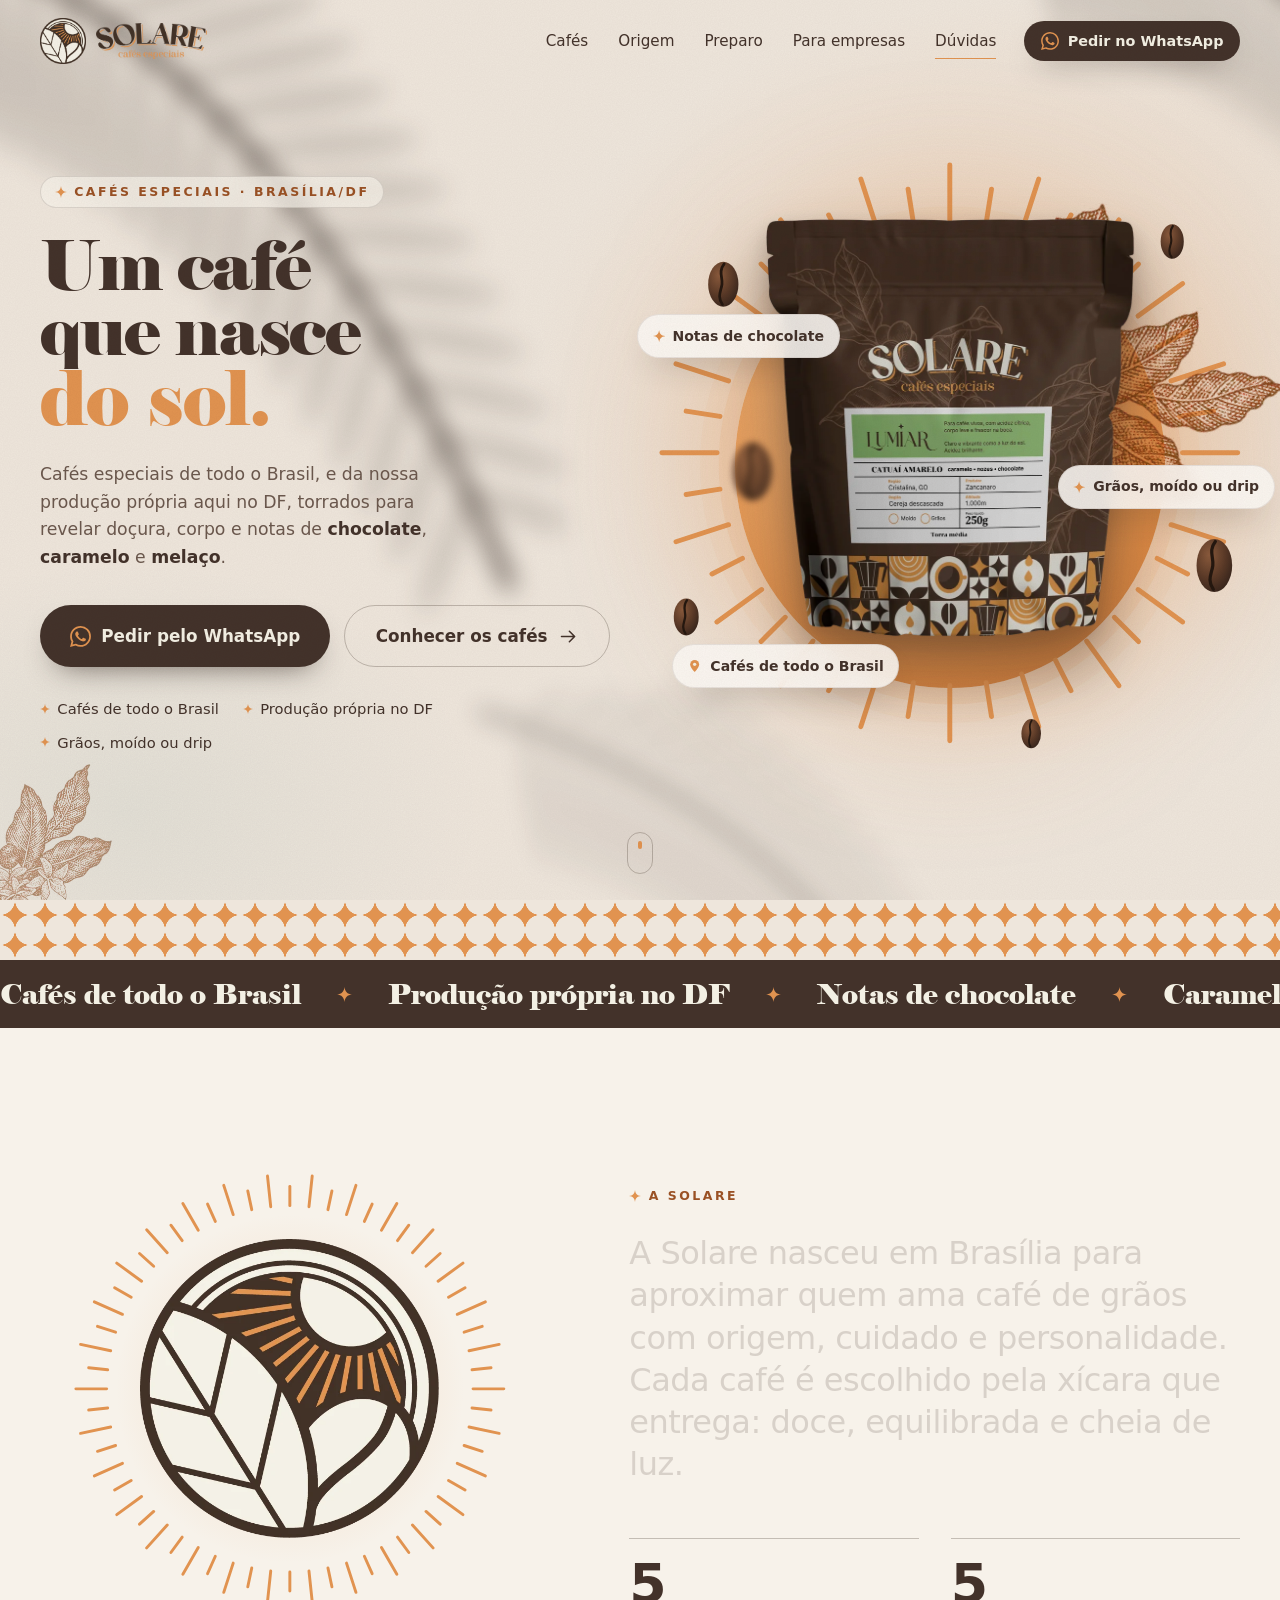
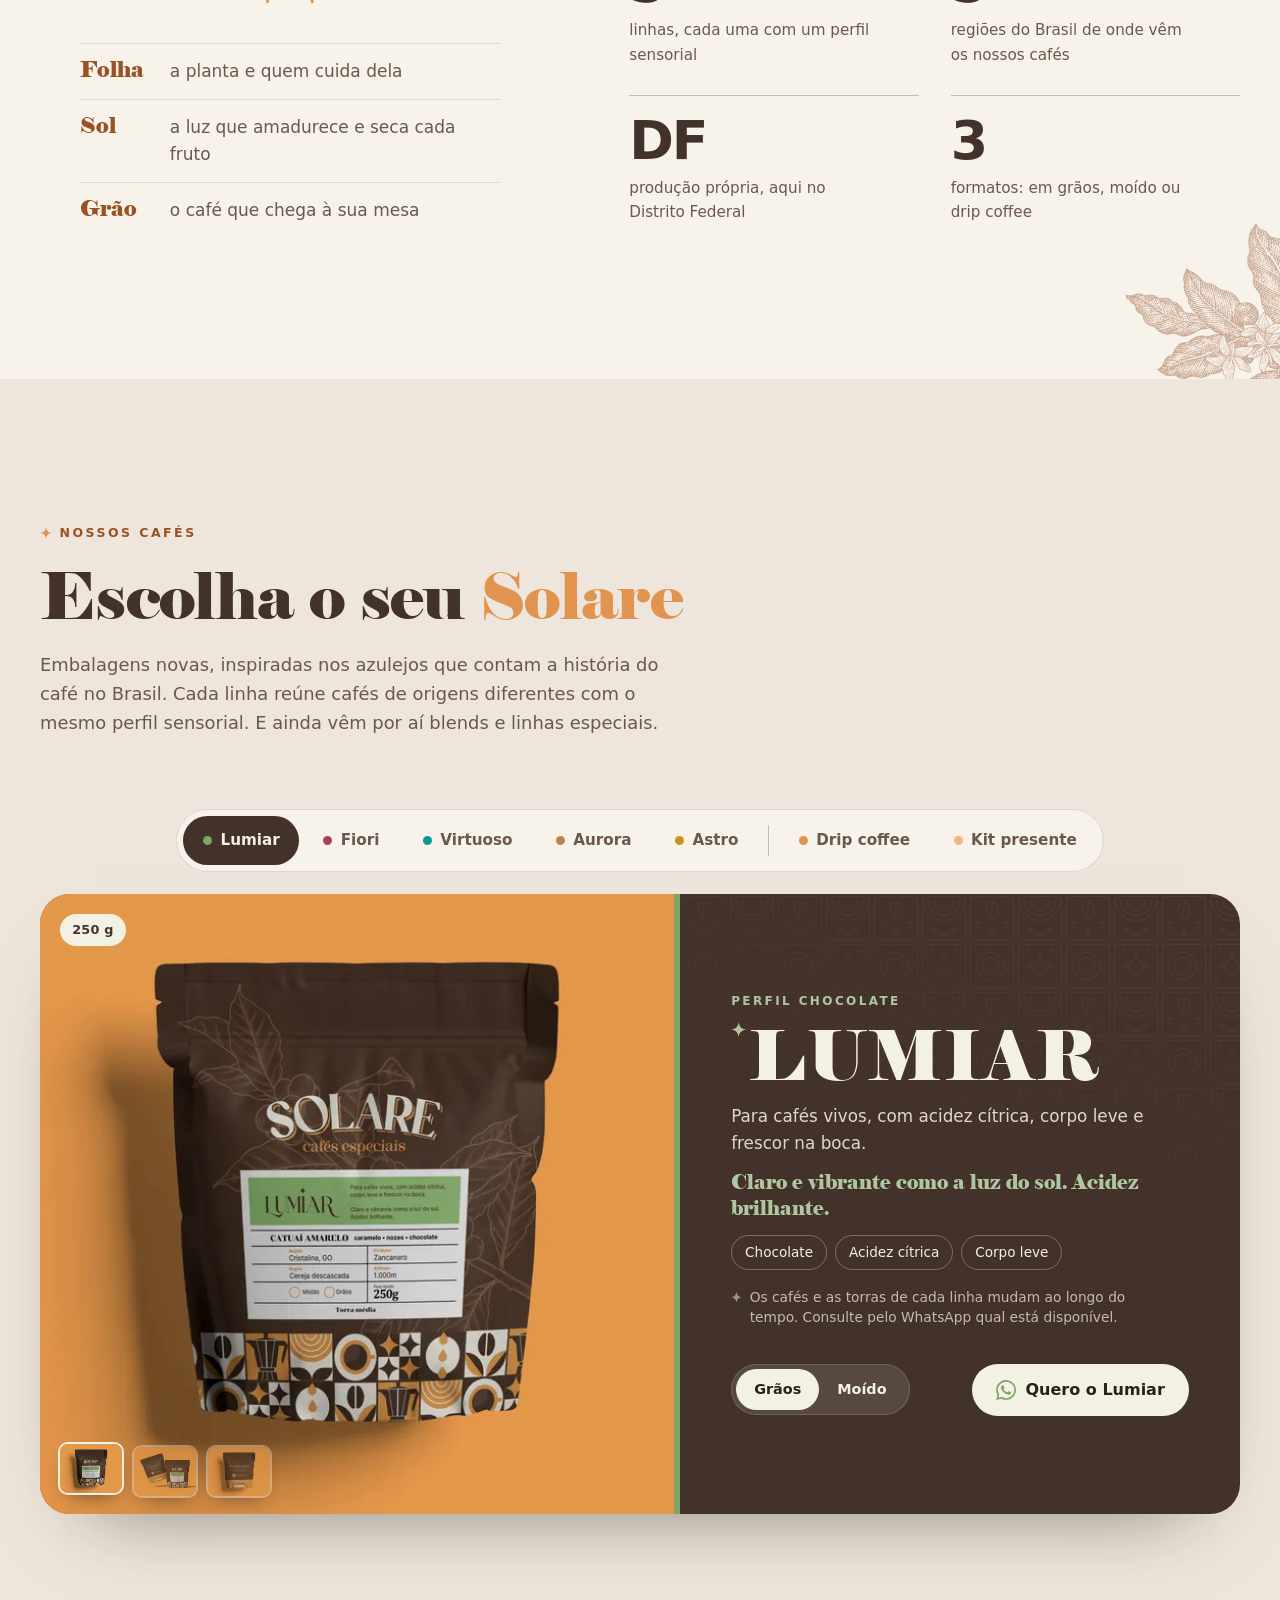
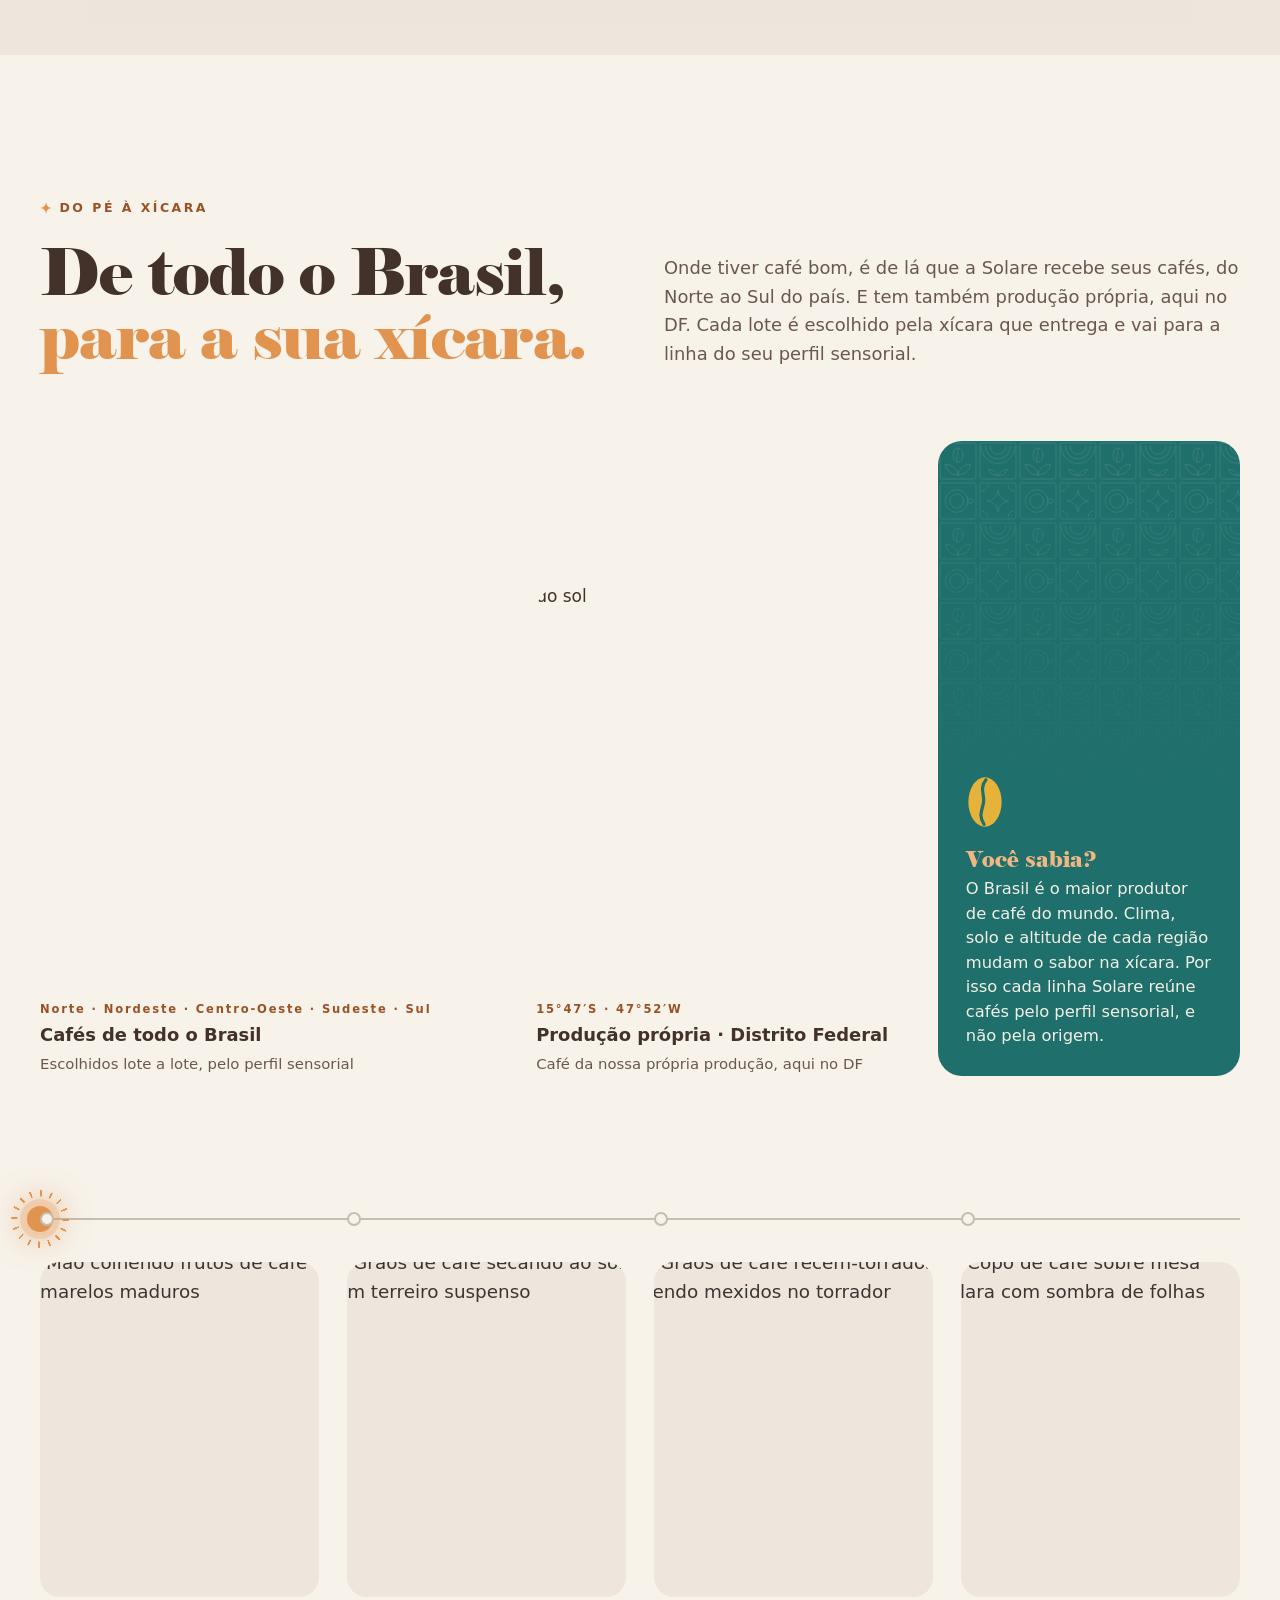
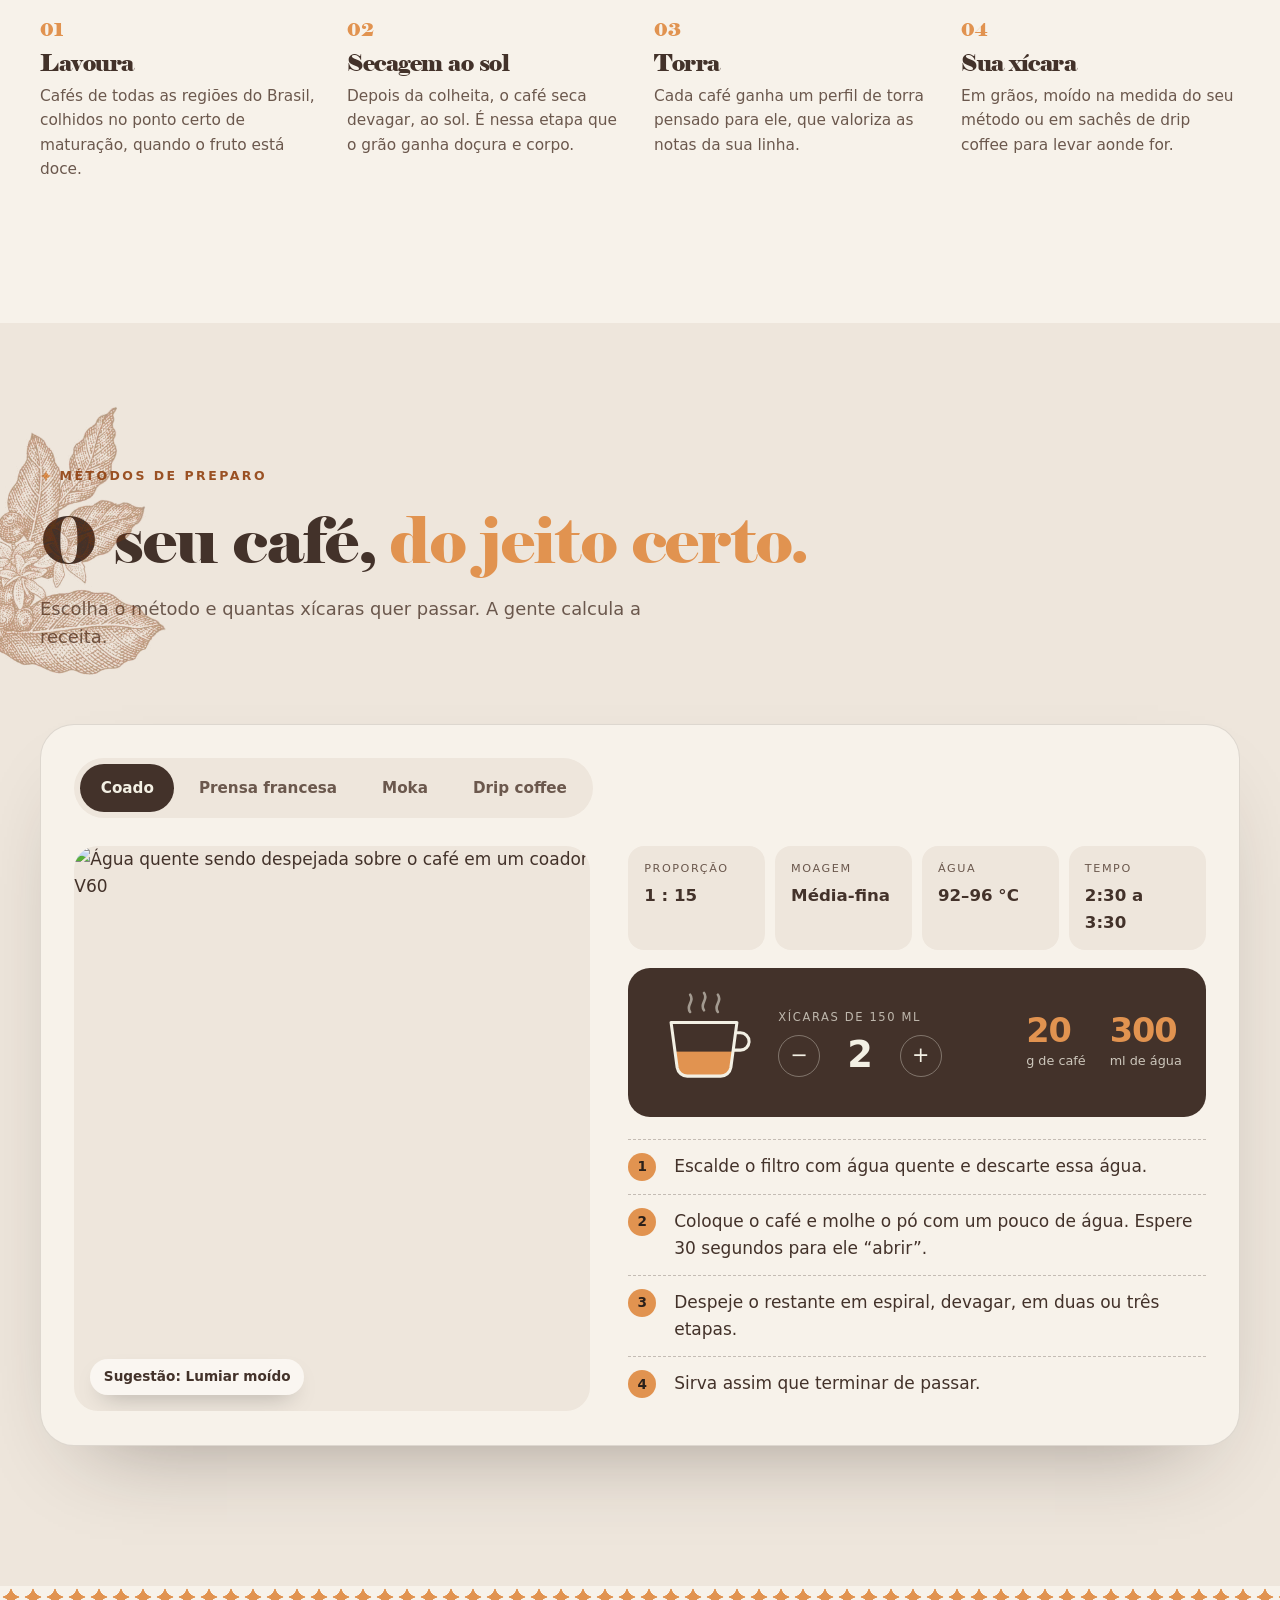
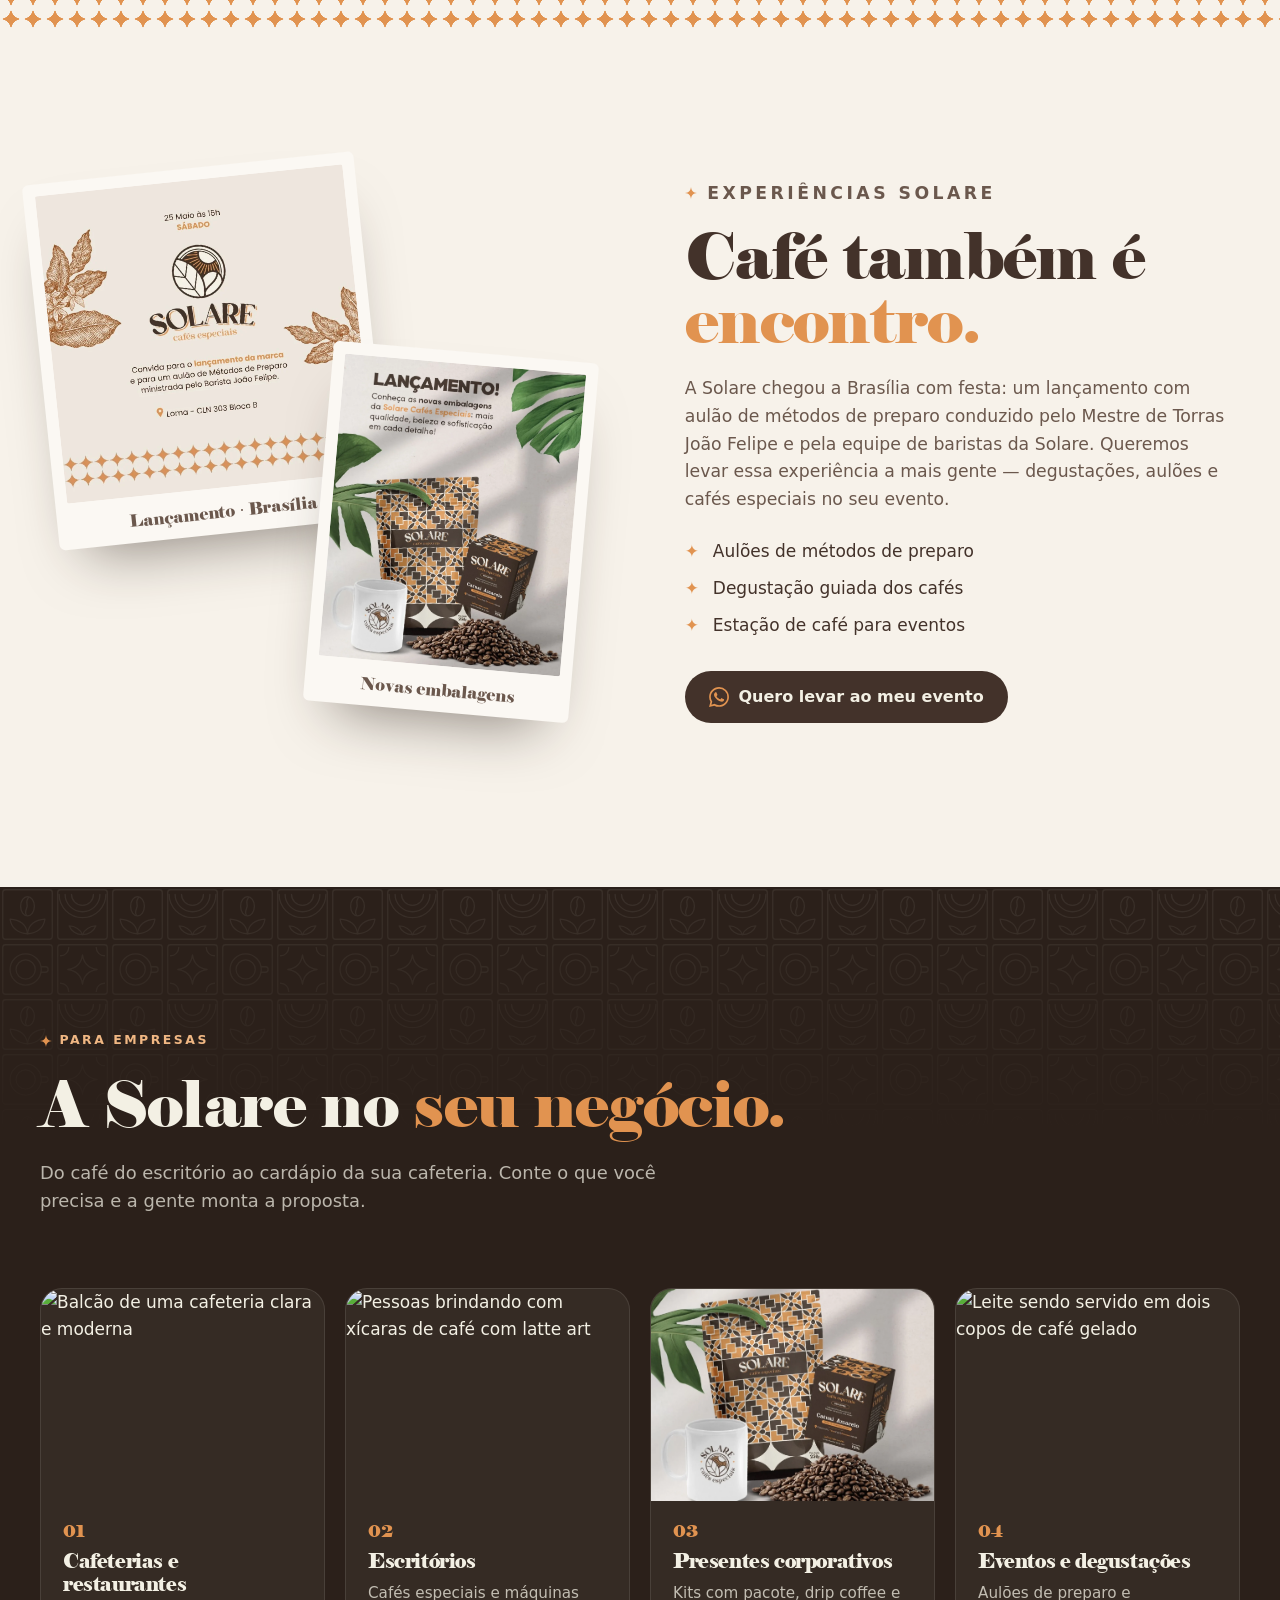
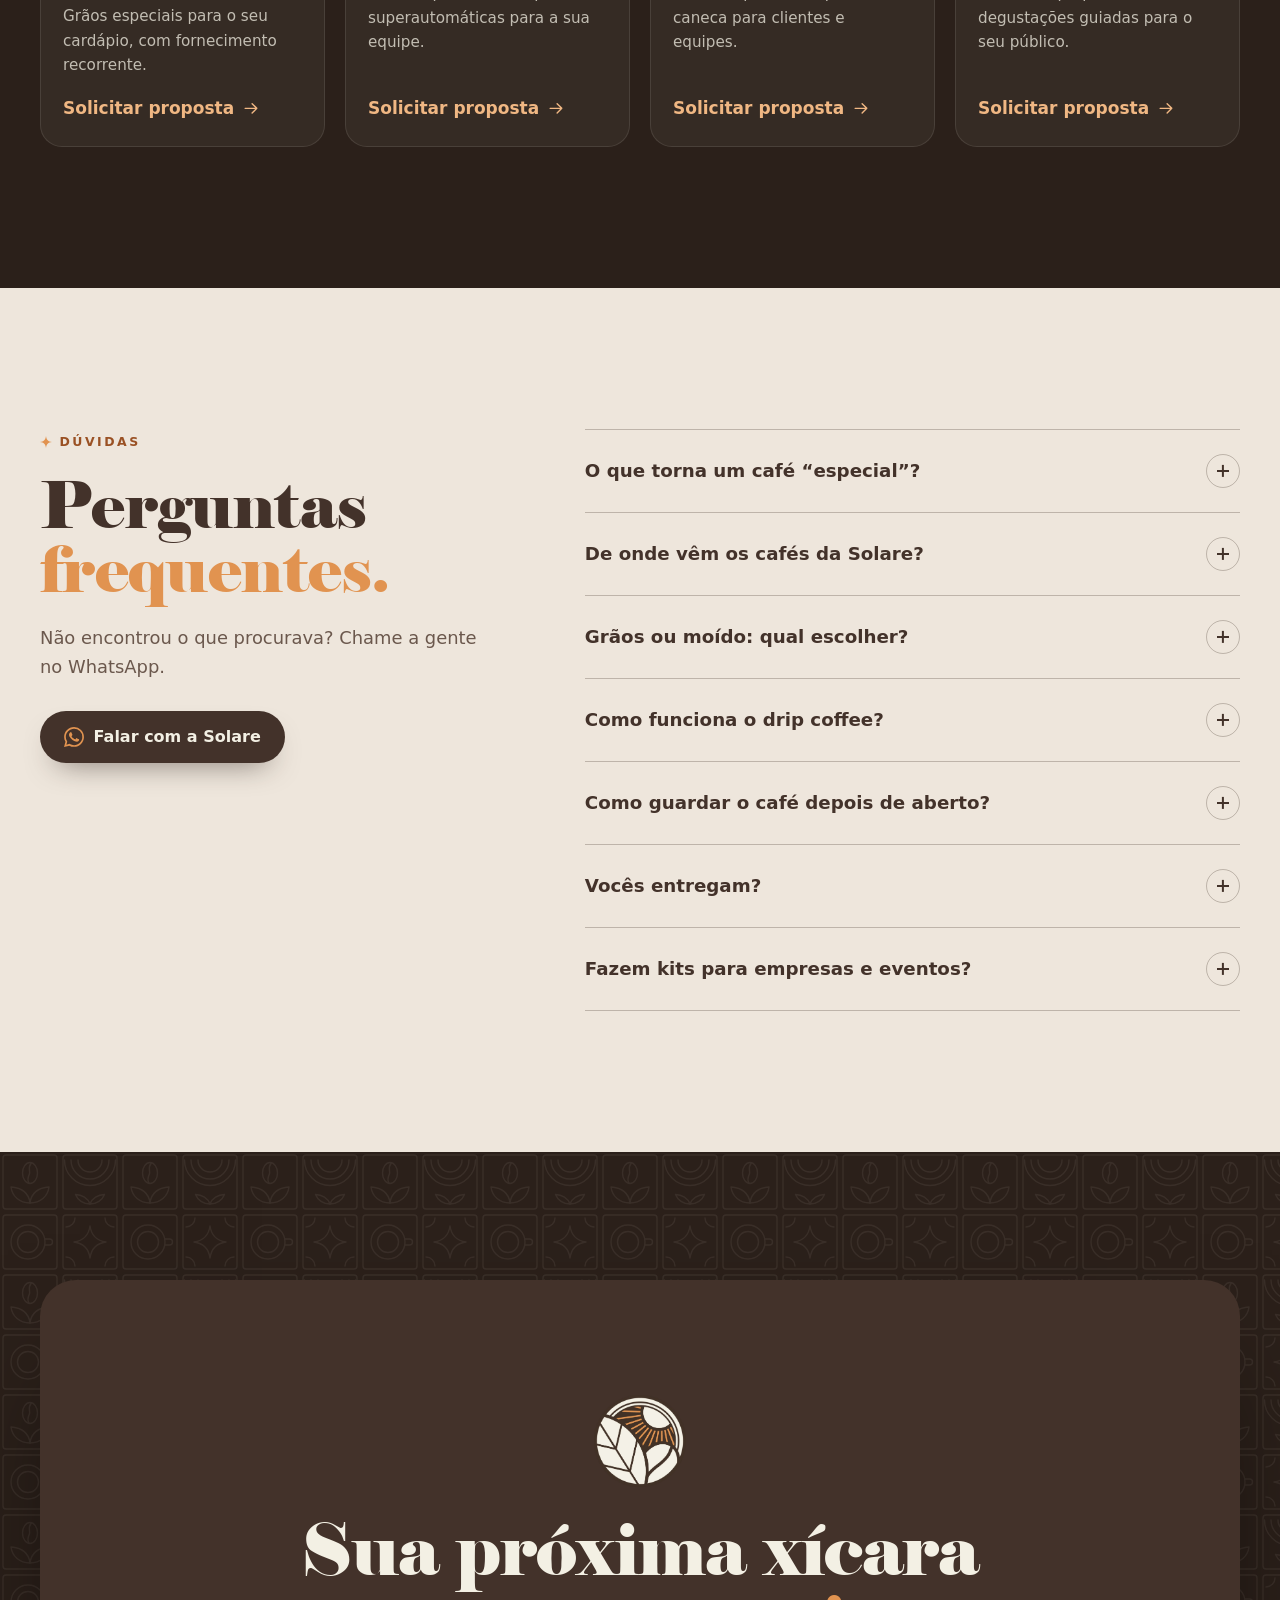
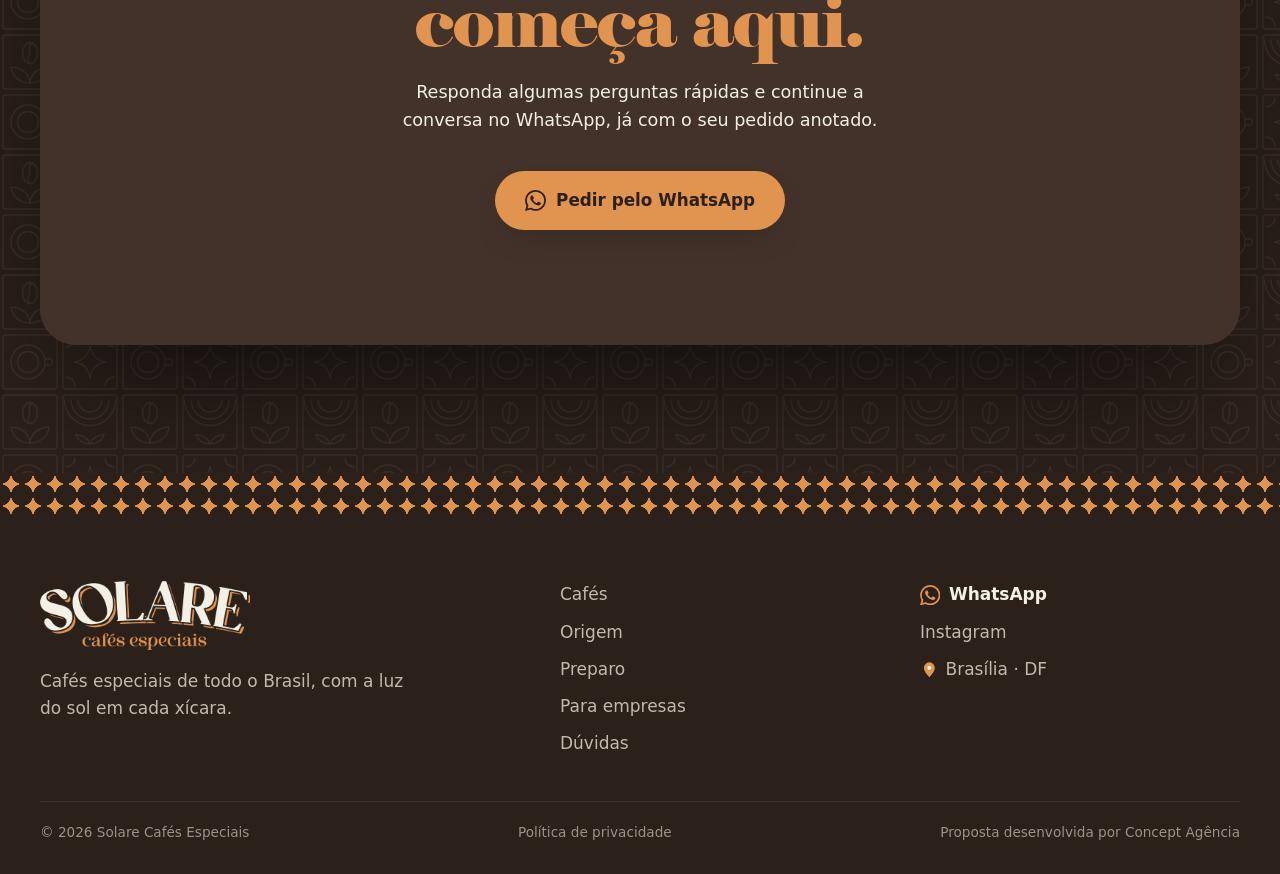
==== commit a319841a: "Aplica os ajustes do cliente: cafés de todo o Brasil, linhas por perfil - Tira "100% arábica" e Mina" ====
--- a/index.html
+++ b/index.html
@@ -4,11 +4,11 @@
   <meta charset="utf-8">
   <meta name="viewport" content="width=device-width, initial-scale=1">
   <title>Solare Cafés Especiais · Um café que nasce do sol</title>
-  <meta name="description" content="Cafés especiais 100% arábica de Minas Gerais e Goiás, secos ao sol pelo processo natural. Lumiar em grãos ou moído, Drip Coffee Catuaí Amarelo e kits para presentear. Peça pelo WhatsApp.">
+  <meta name="description" content="Cafés especiais de todo o Brasil e de produção própria no DF. Linhas Lumiar, Fiori, Virtuoso, Aurora e Astro, Drip Coffee e kits para presentear. Peça pelo WhatsApp.">
   <meta name="robots" content="noindex, nofollow">
   <meta name="theme-color" content="#43322A">
   <meta property="og:title" content="Solare Cafés Especiais">
-  <meta property="og:description" content="Um café que nasce do sol. Lumiar, Drip Coffee Catuaí Amarelo e kits para presentear.">
+  <meta property="og:description" content="Um café que nasce do sol. Cafés especiais de todo o Brasil, drip coffee e kits para presentear.">
   <meta property="og:image" content="assets/img/post-lancamento.webp">
   <meta property="og:locale" content="pt_BR">
   <link rel="icon" type="image/png" href="assets/img/favicon.png">
@@ -16,7 +16,7 @@
   <link rel="preconnect" href="https://images.unsplash.com">
   <!-- Fontes da marca via Adobe Fonts (kit "Solare Cafés - site"): Sofia Pro + Abril Fatface no lugar da Elephant -->
   <link rel="stylesheet" href="https://use.typekit.net/byu8pit.css">
-  <link rel="stylesheet" href="assets/css/style.css?v=20261119-11">
+  <link rel="stylesheet" href="assets/css/style.css?v=20261123-4">
 </head>
 <body>
 
@@ -83,14 +83,14 @@
         <span class="line"><span data-in>que nasce</span></span>
         <span class="line"><span data-in><em>do sol.</em></span></span>
       </h1>
-      <p class="hero__lead" data-in>Grãos 100% arábica de Minas Gerais e Goiás, secos ao sol pelo processo natural e torrados para revelar doçura, corpo e notas de <b>chocolate</b>, <b>caramelo</b> e <b>melaço</b>.</p>
+      <p class="hero__lead" data-in>Cafés especiais de todo o Brasil, e da nossa produção própria aqui no DF, torrados para revelar doçura, corpo e notas de <b>chocolate</b>, <b>caramelo</b> e <b>melaço</b>.</p>
       <div class="hero__actions" data-in>
         <button type="button" class="btn btn--wa btn--lg magnetic" data-contact data-origem="hero"><svg><use href="#i-wa"/></svg> Pedir pelo WhatsApp</button>
         <a href="#cafes" class="btn btn--ghost btn--lg">Conhecer os cafés <svg><use href="#i-arrow"/></svg></a>
       </div>
       <ul class="hero__facts" data-in>
-        <li><svg><use href="#i-star"/></svg> Catuaí Amarelo</li>
-        <li><svg><use href="#i-star"/></svg> Processo natural</li>
+        <li><svg><use href="#i-star"/></svg> Cafés de todo o Brasil</li>
+        <li><svg><use href="#i-star"/></svg> Produção própria no DF</li>
         <li><svg><use href="#i-star"/></svg> Grãos, moído ou drip</li>
       </ul>
     </div>
@@ -103,8 +103,8 @@
         <img src="assets/img/cafes/lumiar-recorte.webp" alt="Pacote do café Solare Lumiar, 250 g, marrom com rótulo verde e faixa de azulejos" width="760" height="861">
       </div>
       <div class="chip chip--a" data-depth="0.9"><svg><use href="#i-star"/></svg> Notas de chocolate</div>
-      <div class="chip chip--b" data-depth="1.1"><span>Torra média</span><span class="roast" data-level="3"></span></div>
-      <div class="chip chip--c" data-depth="0.8"><svg class="pin"><use href="#i-pin"/></svg> 1.000 m · Cristalina, GO</div>
+      <div class="chip chip--b" data-depth="1.1"><svg><use href="#i-star"/></svg> Grãos, moído ou drip</div>
+      <div class="chip chip--c" data-depth="0.8"><svg class="pin"><use href="#i-pin"/></svg> Cafés de todo o Brasil</div>
       <div class="beans" aria-hidden="true">
         <svg class="bean" style="--x:8%;--y:16%;--s:34;--r:-30deg;--t:7s" data-depth="1.4"><use href="#i-bean"/></svg>
         <svg class="bean" style="--x:86%;--y:10%;--s:26;--r:40deg;--t:9s" data-depth="1.7"><use href="#i-bean"/></svg>
@@ -123,7 +123,7 @@
 <div class="sparkles" aria-hidden="true"></div>
 <div class="ticker" aria-hidden="true">
   <div class="ticker__track">
-    <span>Catuaí Amarelo</span><svg><use href="#i-star"/></svg><span>Processo natural</span><svg><use href="#i-star"/></svg><span>Notas de chocolate</span><svg><use href="#i-star"/></svg><span>Caramelo &amp; melaço</span><svg><use href="#i-star"/></svg><span>Carmo da Cachoeira · MG</span><svg><use href="#i-star"/></svg><span>Cristalina · GO</span><svg><use href="#i-star"/></svg><span>Drip coffee</span><svg><use href="#i-star"/></svg>
+    <span>Cafés de todo o Brasil</span><svg><use href="#i-star"/></svg><span>Produção própria no DF</span><svg><use href="#i-star"/></svg><span>Notas de chocolate</span><svg><use href="#i-star"/></svg><span>Caramelo &amp; melaço</span><svg><use href="#i-star"/></svg><span>Frutados</span><svg><use href="#i-star"/></svg><span>Florais</span><svg><use href="#i-star"/></svg><span>Cafés raros</span><svg><use href="#i-star"/></svg><span>Drip coffee</span><svg><use href="#i-star"/></svg>
   </div>
 </div>
 
@@ -147,10 +147,10 @@
       <p class="eyebrow reveal"><svg><use href="#i-star"/></svg> A Solare</p>
       <p class="manifesto" data-words data-accent="origem,cuidado,luz">A Solare nasceu em Brasília para aproximar quem ama café de grãos com origem, cuidado e personalidade. Cada café é escolhido pela xícara que entrega: doce, equilibrada e cheia de luz.</p>
       <dl class="stats">
-        <div class="reveal" style="--d:.05s"><dt><span data-count="100">0</span>%</dt><dd>arábica, da variedade Catuaí Amarelo</dd></div>
-        <div class="reveal" style="--d:.15s"><dt><span data-count="1000">0</span> m</dt><dd>de altitude na origem do Lumiar</dd></div>
-        <div class="reveal" style="--d:.25s"><dt><span data-count="2">0</span></dt><dd>origens: Sul de Minas e Cerrado goiano</dd></div>
-        <div class="reveal" style="--d:.35s"><dt><span data-count="12">0</span> g</dt><dd>por sachê de drip coffee, na dose certa</dd></div>
+        <div class="reveal" style="--d:.05s"><dt><span data-count="5">0</span></dt><dd>linhas, cada uma com um perfil sensorial</dd></div>
+        <div class="reveal" style="--d:.15s"><dt><span data-count="5">0</span></dt><dd>regiões do Brasil de onde vêm os nossos cafés</dd></div>
+        <div class="reveal" style="--d:.25s"><dt>DF</dt><dd>produção própria, aqui no Distrito Federal</dd></div>
+        <div class="reveal" style="--d:.35s"><dt><span data-count="3">0</span></dt><dd>formatos: em grãos, moído ou drip coffee</dd></div>
       </dl>
     </div>
   </div>
@@ -162,7 +162,7 @@
     <header class="sec-head">
       <p class="eyebrow reveal"><svg><use href="#i-star"/></svg> Nossos cafés</p>
       <h2 class="reveal">Escolha o seu <em>Solare</em></h2>
-      <p class="sec-head__lead reveal">Embalagens novas, inspiradas nos azulejos que contam a história do café no Brasil. Por dentro, o que importa: cafés de origem, com notas que você sente na primeira xícara.</p>
+      <p class="sec-head__lead reveal">Embalagens novas, inspiradas nos azulejos que contam a história do café no Brasil. Cada linha reúne cafés de origens diferentes com o mesmo perfil sensorial. E ainda vêm por aí blends e linhas especiais.</p>
     </header>
 
     <!-- Vitrine em abas: um café à vista e o nome dos outros logo acima -->
@@ -194,19 +194,12 @@
           </div>
         </div>
         <div class="shop__body">
-          <p class="shop__kicker">Catuaí Amarelo · Torra média</p>
+          <p class="shop__kicker">Perfil chocolate</p>
           <h3 class="shop__name"><svg aria-hidden="true"><use href="#i-star"/></svg>Lumiar</h3>
           <p class="shop__desc">Para cafés vivos, com acidez cítrica, corpo leve e frescor na boca.</p>
           <p class="shop__line">Claro e vibrante como a luz do sol. Acidez brilhante.</p>
-          <ul class="notes"><li>Caramelo</li><li>Nozes</li><li>Chocolate</li></ul>
-          <dl class="specs specs--shop">
-            <div><dt>Variedade</dt><dd>Catuaí Amarelo</dd></div>
-            <div><dt>Região</dt><dd>Cristalina, GO</dd></div>
-            <div><dt>Produtor</dt><dd>Zancanaro</dd></div>
-            <div><dt>Processo</dt><dd>Cereja descascada</dd></div>
-            <div><dt>Altitude</dt><dd>1.000 m</dd></div>
-            <div><dt>Torra</dt><dd><span class="roast roast--light" data-level="3"></span> Média</dd></div>
-          </dl>
+          <ul class="notes"><li>Chocolate</li><li>Acidez cítrica</li><li>Corpo leve</li></ul>
+          <p class="shop__obs"><svg aria-hidden="true"><use href="#i-star"/></svg>Os cafés e as torras de cada linha mudam ao longo do tempo. Consulte pelo WhatsApp qual está disponível.</p>
           <div class="shop__foot">
             <div class="toggle" role="radiogroup" aria-label="Formato do Lumiar">
               <button type="button" role="radio" aria-checked="true" data-format="Em grãos">Grãos</button>
@@ -233,19 +226,12 @@
           </div>
         </div>
         <div class="shop__body">
-          <p class="shop__kicker">Catuaí Amarelo · Torra média</p>
+          <p class="shop__kicker">Perfil floral</p>
           <h3 class="shop__name"><svg aria-hidden="true"><use href="#i-star"/></svg>Fiori</h3>
           <p class="shop__desc">Para cafés leves, com acidez marcante, notas florais, frutas cítricas e delicadeza na xícara.</p>
           <p class="shop__line">Despertar suave, aromas florais, corpo leve.</p>
-          <ul class="notes"><li>Caramelo</li><li>Nozes</li><li>Chocolate</li></ul>
-          <dl class="specs specs--shop">
-            <div><dt>Variedade</dt><dd>Catuaí Amarelo</dd></div>
-            <div><dt>Região</dt><dd>Cristalina, GO</dd></div>
-            <div><dt>Produtor</dt><dd>Zancanaro</dd></div>
-            <div><dt>Processo</dt><dd>Cereja descascada</dd></div>
-            <div><dt>Altitude</dt><dd>1.000 m</dd></div>
-            <div><dt>Torra</dt><dd><span class="roast roast--light" data-level="3"></span> Média</dd></div>
-          </dl>
+          <ul class="notes"><li>Floral</li><li>Frutas cítricas</li><li>Corpo leve</li></ul>
+          <p class="shop__obs"><svg aria-hidden="true"><use href="#i-star"/></svg>Os cafés e as torras de cada linha mudam ao longo do tempo. Consulte pelo WhatsApp qual está disponível.</p>
           <div class="shop__foot">
             <div class="toggle" role="radiogroup" aria-label="Formato do Fiori">
               <button type="button" role="radio" aria-checked="true" data-format="Em grãos">Grãos</button>
@@ -272,19 +258,12 @@
           </div>
         </div>
         <div class="shop__body">
-          <p class="shop__kicker">Catuaí Amarelo · Torra média</p>
+          <p class="shop__kicker">Perfil frutado</p>
           <h3 class="shop__name"><svg aria-hidden="true"><use href="#i-star"/></svg>Virtuoso</h3>
           <p class="shop__desc">Para cafés com torra média clara, acidez mais pronunciada, complexidade e elegância.</p>
           <p class="shop__line">Performance sensorial completa, com equilíbrio e profundidade.</p>
-          <ul class="notes"><li>Caramelo</li><li>Nozes</li><li>Chocolate</li></ul>
-          <dl class="specs specs--shop">
-            <div><dt>Variedade</dt><dd>Catuaí Amarelo</dd></div>
-            <div><dt>Região</dt><dd>Cristalina, GO</dd></div>
-            <div><dt>Produtor</dt><dd>Zancanaro</dd></div>
-            <div><dt>Processo</dt><dd>Cereja descascada</dd></div>
-            <div><dt>Altitude</dt><dd>1.000 m</dd></div>
-            <div><dt>Torra</dt><dd><span class="roast roast--light" data-level="3"></span> Média</dd></div>
-          </dl>
+          <ul class="notes"><li>Frutado</li><li>Acidez pronunciada</li><li>Complexo</li></ul>
+          <p class="shop__obs"><svg aria-hidden="true"><use href="#i-star"/></svg>Os cafés e as torras de cada linha mudam ao longo do tempo. Consulte pelo WhatsApp qual está disponível.</p>
           <div class="shop__foot">
             <div class="toggle" role="radiogroup" aria-label="Formato do Virtuoso">
               <button type="button" role="radio" aria-checked="true" data-format="Em grãos">Grãos</button>
@@ -311,18 +290,11 @@
           </div>
         </div>
         <div class="shop__body">
-          <p class="shop__kicker">Catuaí Amarelo · Torra média</p>
+          <p class="shop__kicker">Perfil caramelo e melaço</p>
           <h3 class="shop__name"><svg aria-hidden="true"><use href="#i-star"/></svg>Aurora</h3>
           <p class="shop__desc">Para cafés com doçura evidente, extremamente agradável, entregando uma bebida equilibrada e de finalização longa e prazerosa.</p>
-          <ul class="notes"><li>Caramelo</li><li>Nozes</li><li>Chocolate</li></ul>
-          <dl class="specs specs--shop">
-            <div><dt>Variedade</dt><dd>Catuaí Amarelo</dd></div>
-            <div><dt>Região</dt><dd>Cristalina, GO</dd></div>
-            <div><dt>Produtor</dt><dd>Zancanaro</dd></div>
-            <div><dt>Processo</dt><dd>Cereja descascada</dd></div>
-            <div><dt>Altitude</dt><dd>1.000 m</dd></div>
-            <div><dt>Torra</dt><dd><span class="roast roast--light" data-level="3"></span> Média</dd></div>
-          </dl>
+          <ul class="notes"><li>Caramelo</li><li>Melaço</li><li>Finalização longa</li></ul>
+          <p class="shop__obs"><svg aria-hidden="true"><use href="#i-star"/></svg>Os cafés e as torras de cada linha mudam ao longo do tempo. Consulte pelo WhatsApp qual está disponível.</p>
           <div class="shop__foot">
             <div class="toggle" role="radiogroup" aria-label="Formato do Aurora">
               <button type="button" role="radio" aria-checked="true" data-format="Em grãos">Grãos</button>
@@ -349,19 +321,12 @@
           </div>
         </div>
         <div class="shop__body">
-          <p class="shop__kicker">Catuaí Amarelo · Torra média</p>
+          <p class="shop__kicker">Cafés raros e de pontuação alta</p>
           <h3 class="shop__name"><svg aria-hidden="true"><use href="#i-star"/></svg>Astro</h3>
           <p class="shop__desc">Perfil sensorial doce, destacando notas de caramelo e melaço.</p>
           <p class="shop__line">Torra especialmente desenhada para a extração de um espresso encorpado, doce e prazeroso.</p>
-          <ul class="notes"><li>Caramelo</li><li>Nozes</li><li>Chocolate</li></ul>
-          <dl class="specs specs--shop">
-            <div><dt>Variedade</dt><dd>Catuaí Amarelo</dd></div>
-            <div><dt>Região</dt><dd>Cristalina, GO</dd></div>
-            <div><dt>Produtor</dt><dd>Zancanaro</dd></div>
-            <div><dt>Processo</dt><dd>Cereja descascada</dd></div>
-            <div><dt>Altitude</dt><dd>1.000 m</dd></div>
-            <div><dt>Torra</dt><dd><span class="roast roast--light" data-level="3"></span> Média</dd></div>
-          </dl>
+          <ul class="notes"><li>Pontuação alta</li><li>Doce</li><li>Espresso</li></ul>
+          <p class="shop__obs"><svg aria-hidden="true"><use href="#i-star"/></svg>Os cafés e as torras de cada linha mudam ao longo do tempo. Consulte pelo WhatsApp qual está disponível.</p>
           <div class="shop__foot">
             <div class="toggle" role="radiogroup" aria-label="Formato do Astro">
               <button type="button" role="radio" aria-checked="true" data-format="Em grãos">Grãos</button>
@@ -376,24 +341,19 @@
       <div class="shop__panel shop__panel--photo" role="tabpanel" id="p-drip" aria-labelledby="t-drip" style="--acc:#E19350" hidden>
         <div class="shop__media">
           <div class="shop__photos">
-            <img class="is-on" src="assets/img/drip-coffee.webp" alt="Caixa de Drip Coffee Solare Catuaí Amarelo com grãos de café" width="500" height="560" loading="lazy">
+            <img class="is-on" src="assets/img/drip-coffee.webp" alt="Caixa de Drip Coffee Solare com grãos de café" width="500" height="560" loading="lazy">
           </div>
           <span class="shop__tag">10 sachês · 120 g</span>
         </div>
         <div class="shop__body">
-          <p class="shop__kicker">Drip coffee · Torra clara</p>
+          <p class="shop__kicker">Drip coffee · Dose individual</p>
           <h3 class="shop__name"><svg aria-hidden="true"><use href="#i-star"/></svg>Drip Coffee</h3>
           <p class="shop__desc">Café especial em dose individual. Beba seu café especial onde estiver: no trabalho, na viagem, no meio da trilha.</p>
-          <p class="shop__line">Catuaí Amarelo, em sachês de 12 g na dose certa.</p>
-          <ul class="notes"><li>Caramelo</li><li>Melaço</li></ul>
-          <dl class="specs specs--shop">
-            <div><dt>Variedade</dt><dd>Catuaí Amarelo</dd></div>
-            <div><dt>Região</dt><dd>Cristalina, GO</dd></div>
-            <div><dt>Processo</dt><dd>Natural</dd></div>
-            <div><dt>Torra</dt><dd><span class="roast roast--light" data-level="2"></span> Clara</dd></div>
-          </dl>
+          <p class="shop__line">Sachês de 12 g, na dose certa para uma xícara.</p>
+          <ul class="notes"><li>10 sachês</li><li>Sem equipamento</li><li>Leve para onde for</li></ul>
+          <p class="shop__obs"><svg aria-hidden="true"><use href="#i-star"/></svg>O drip pode ser feito com café de qualquer linha Solare. Consulte pelo WhatsApp qual está disponível.</p>
           <div class="shop__foot">
-            <button type="button" class="btn btn--cream magnetic" data-contact data-origem="cafes-drip" data-product="Drip Coffee Catuaí Amarelo"><svg><use href="#i-wa"/></svg> Quero o Drip Coffee</button>
+            <button type="button" class="btn btn--cream magnetic" data-contact data-origem="cafes-drip" data-product="Drip Coffee"><svg><use href="#i-wa"/></svg> Quero o Drip Coffee</button>
           </div>
         </div>
       </div>
@@ -408,7 +368,7 @@
         <div class="shop__body">
           <p class="shop__kicker">Kit presente</p>
           <h3 class="shop__name"><svg aria-hidden="true"><use href="#i-star"/></svg>Kit Solare</h3>
-          <p class="shop__desc">Lumiar 250 g, Drip Coffee Catuaí Amarelo e a caneca Solare. Para quem ama café, ou para você se dar esse presente.</p>
+          <p class="shop__desc">Lumiar 250 g, Drip Coffee e a caneca Solare. Para quem ama café, ou para você se dar esse presente.</p>
           <ul class="notes"><li>Pacote 250 g</li><li>10 sachês</li><li>Caneca</li></ul>
           <div class="shop__foot">
             <button type="button" class="btn btn--cream magnetic" data-contact data-origem="cafes-kit" data-product="Kit presente com caneca"><svg><use href="#i-wa"/></svg> Quero montar um kit</button>
@@ -425,31 +385,31 @@
     <header class="sec-head sec-head--split">
       <div>
         <p class="eyebrow reveal"><svg><use href="#i-star"/></svg> Do pé à xícara</p>
-        <h2 class="reveal">Secos ao sol,<br><em>como o nome diz.</em></h2>
-      </div>
-      <p class="sec-head__lead reveal">No processo natural, o fruto do café seca inteiro, sob o sol, antes de virar grão. É dali que vêm a doçura e o corpo que você encontra na xícara — e um pouco do nosso nome.</p>
+        <h2 class="reveal">De todo o Brasil,<br><em>para a sua xícara.</em></h2>
+      </div>
+      <p class="sec-head__lead reveal">Onde tiver café bom, é de lá que a Solare recebe seus cafés, do Norte ao Sul do país. E tem também produção própria, aqui no DF. Cada lote é escolhido pela xícara que entrega e vai para a linha do seu perfil sensorial.</p>
     </header>
 
     <div class="origins">
       <figure class="origin-card reveal">
         <div class="origin-card__img reveal-img"><img src="https://images.unsplash.com/photo-1762686852371-763b689910b2?auto=format&fit=crop&w=1100&q=78" alt="Fileiras de café em uma encosta com montanhas ao fundo" loading="lazy" data-parallax="0.06"></div>
         <figcaption>
-          <span class="coord">21°27′S · 45°13′W</span>
-          <b>Carmo da Cachoeira · Sul de Minas</b>
-          <span>960 m de altitude</span>
+          <span class="coord">Norte · Nordeste · Centro-Oeste · Sudeste · Sul</span>
+          <b>Cafés de todo o Brasil</b>
+          <span>Escolhidos lote a lote, pelo perfil sensorial</span>
         </figcaption>
       </figure>
       <figure class="origin-card origin-card--b reveal" style="--d:.1s">
-        <div class="origin-card__img reveal-img"><img src="https://images.unsplash.com/photo-1779317180142-a48e20102c17?auto=format&fit=crop&w=1100&q=78" alt="Frutos de café amarelos e verdes num galho" loading="lazy" data-parallax="0.06"></div>
+        <div class="origin-card__img reveal-img"><img src="https://images.unsplash.com/photo-1591297545337-212cc106ee6f?auto=format&fit=crop&w=1100&q=78" alt="Congresso Nacional, em Brasília, ao pôr do sol" loading="lazy" data-parallax="0.06"></div>
         <figcaption>
-          <span class="coord">16°46′S · 47°36′W</span>
-          <b>Cristalina · Cerrado goiano</b>
-          <span>1.000 m de altitude · origem das linhas Solare e do Drip Coffee</span>
+          <span class="coord">15°47′S · 47°52′W</span>
+          <b>Produção própria · Distrito Federal</b>
+          <span>Café da nossa própria produção, aqui no DF</span>
         </figcaption>
       </figure>
       <aside class="origin-fact reveal" style="--d:.2s">
         <svg class="origin-fact__bean"><use href="#i-bean-flat"/></svg>
-        <p><b>Você sabia?</b> O Catuaí Amarelo tem esse nome porque o fruto fica amarelo, e não vermelho, quando está maduro.</p>
+        <p><b>Você sabia?</b> O Brasil é o maior produtor de café do mundo. Clima, solo e altitude de cada região mudam o sabor na xícara. Por isso cada linha Solare reúne cafés pelo perfil sensorial, e não pela origem.</p>
       </aside>
     </div>
 
@@ -459,19 +419,19 @@
         <div class="step__img"><img src="https://images.unsplash.com/photo-1790492486325-d1fe80efd8bf?auto=format&fit=crop&w=800&q=78" alt="Mão colhendo frutos de café amarelos maduros" loading="lazy"></div>
         <span class="step__n">01</span>
         <h3>Lavoura</h3>
-        <p>Cafés de altitude, colhidos no ponto certo de maturação, quando o fruto está doce.</p>
+        <p>Cafés de todas as regiões do Brasil, colhidos no ponto certo de maturação, quando o fruto está doce.</p>
       </li>
       <li class="step">
         <div class="step__img"><img src="https://images.unsplash.com/photo-1791570923483-648a8f84290f?auto=format&fit=crop&w=800&q=78" alt="Grãos de café secando ao sol em terreiro suspenso" loading="lazy"></div>
         <span class="step__n">02</span>
         <h3>Secagem ao sol</h3>
-        <p>O fruto seca inteiro, devagar. A polpa transfere açúcares para o grão e o sabor ganha corpo.</p>
+        <p>Depois da colheita, o café seca devagar, ao sol. É nessa etapa que o grão ganha doçura e corpo.</p>
       </li>
       <li class="step">
         <div class="step__img"><img src="https://images.unsplash.com/photo-1607681034540-2c46cc71896d?auto=format&fit=crop&w=800&q=78" alt="Grãos de café recém-torrados sendo mexidos no torrador" loading="lazy"></div>
         <span class="step__n">03</span>
         <h3>Torra</h3>
-        <p>Perfis pensados para cada café: média para o Lumiar, clara para o drip, preservando as notas da origem.</p>
+        <p>Cada café ganha um perfil de torra pensado para ele, que valoriza as notas da sua linha.</p>
       </li>
       <li class="step">
         <div class="step__img"><img src="https://images.unsplash.com/photo-1559496417-e7f25cb247f3?auto=format&fit=crop&w=800&q=78" alt="Copo de café sobre mesa clara com sombra de folhas" loading="lazy"></div>
@@ -561,7 +521,7 @@
     <div class="moments__copy">
       <p class="eyebrow reveal"><svg><use href="#i-star"/></svg> Experiências Solare</p>
       <h2 class="reveal">Café também é <em>encontro.</em></h2>
-      <p class="reveal">A Solare chegou a Brasília com festa: um lançamento com aulão de métodos de preparo conduzido pelo barista João Felipe. Queremos levar essa experiência a mais gente — degustações, aulões e cafés especiais no seu evento.</p>
+      <p class="reveal">A Solare chegou a Brasília com festa: um lançamento com aulão de métodos de preparo conduzido pelo Mestre de Torras João Felipe e pela equipe de baristas da Solare. Queremos levar essa experiência a mais gente — degustações, aulões e cafés especiais no seu evento.</p>
       <ul class="ticks reveal">
         <li>Aulões de métodos de preparo</li>
         <li>Degustação guiada dos cafés</li>
@@ -597,7 +557,7 @@
         <div class="biz-card__body">
           <span class="biz-card__n">02</span>
           <h3>Escritórios</h3>
-          <p>Café especial para a equipe, em grãos, moído ou em drip coffee.</p>
+          <p>Cafés especiais e máquinas superautomáticas para a sua equipe.</p>
           <button type="button" class="link-arrow" data-contact data-origem="negocios-escritorio" data-preset='{"perfil":"Minha empresa ou escritório","interesse":["Café para o escritório"]}'>Solicitar proposta <svg><use href="#i-arrow"/></svg></button>
         </div>
       </article>
@@ -611,7 +571,7 @@
         </div>
       </article>
       <article class="biz-card reveal" style="--d:.24s">
-        <div class="biz-card__img"><img src="https://images.unsplash.com/photo-1611266353853-d370b67187ed?auto=format&fit=crop&w=900&q=75" alt="Barista servindo café em copo de vidro" loading="lazy"></div>
+        <div class="biz-card__img"><img src="https://images.unsplash.com/photo-1592663527359-cf6642f54cff?auto=format&fit=crop&w=900&q=75" alt="Leite sendo servido em dois copos de café gelado" loading="lazy"></div>
         <div class="biz-card__body">
           <span class="biz-card__n">04</span>
           <h3>Eventos e degustações</h3>
@@ -636,6 +596,10 @@
       <details class="qa reveal">
         <summary>O que torna um café “especial”?<i></i></summary>
         <div class="qa__body"><p>É um café avaliado pela qualidade em todas as etapas, da lavoura à torra. Na xícara, isso aparece como doçura natural, acidez agradável e notas de sabor claras — sem o amargor do café comum. Muita gente passa a tomar sem açúcar.</p></div>
+      </details>
+      <details class="qa reveal">
+        <summary>De onde vêm os cafés da Solare?<i></i></summary>
+        <div class="qa__body"><p>De todo o Brasil. Onde tiver café bom, é de lá que a Solare recebe seus cafés: Norte, Nordeste, Centro-Oeste, Sudeste e Sul do Brasil. E temos também produção própria, aqui no DF.</p></div>
       </details>
       <details class="qa reveal">
         <summary>Grãos ou moído: qual escolher?<i></i></summary>
@@ -679,7 +643,7 @@
   <div class="wrap foot__in">
     <div class="foot__brand">
       <img src="assets/img/solare-wordmark-creme.webp" alt="Solare Cafés Especiais" width="1144" height="372">
-      <p>Cafés especiais de Minas Gerais e Goiás, com a luz do sol em cada xícara.</p>
+      <p>Cafés especiais de todo o Brasil, com a luz do sol em cada xícara.</p>
     </div>
     <nav class="foot__nav" aria-label="Rodapé">
       <a href="#cafes">Cafés</a><a href="#origem">Origem</a><a href="#preparo">Preparo</a><a href="#negocios">Para empresas</a><a href="#duvidas">Dúvidas</a>
@@ -703,6 +667,6 @@
   <span class="fab__tip">Peça o seu café</span>
 </button>
 
-<script src="assets/js/main.js?v=20261119-11" defer></script>
+<script src="assets/js/main.js?v=20261123-4" defer></script>
 </body>
 </html>
--- a/assets/css/style.css
+++ b/assets/css/style.css
@@ -453,7 +453,7 @@
   --acc-lt: color-mix(in srgb, var(--acc) 62%, #fff);
   display: grid;
   grid-template-columns: 1.12fr 1fr;
-  min-height: 600px;
+  min-height: 620px;
   border-radius: 30px;
   overflow: hidden;
   background: var(--cafe);
@@ -473,7 +473,7 @@
 .shop__thumbs button:hover { opacity: 1; }
 .shop__thumbs button[aria-pressed="true"] { opacity: 1; border-color: var(--creme); transform: translateY(-3px); }
 
-.shop__body { position: relative; isolation: isolate; display: flex; flex-direction: column; gap: 14px; padding: clamp(28px, 4vw, 56px); border-left: 6px solid var(--acc); }
+.shop__body { position: relative; isolation: isolate; display: flex; flex-direction: column; justify-content: center; gap: 14px; padding: clamp(28px, 4vw, 56px); border-left: 6px solid var(--acc); }
 /* textura de cobogó só em linha, no tom do próprio fundo */
 .shop__body::before {
   content: "";
@@ -490,9 +490,12 @@
 .shop__name { display: flex; align-items: flex-start; font: 400 clamp(2.8rem, 5.4vw, 4.6rem)/.92 var(--ff-serif); letter-spacing: .02em; text-transform: uppercase; }
 .shop__name svg { width: .22em; height: .22em; fill: var(--acc-lt); margin: -.05em .04em 0 0; animation: twinkle 3s ease-in-out infinite; }
 @keyframes twinkle { 0%, 100% { transform: scale(1) rotate(0); } 50% { transform: scale(.7) rotate(45deg); } }
+.shop__panel--photo .shop__name { font-size: clamp(2.4rem, 4vw, 3.2rem); } /* drip e kit: nome numa linha só */
 .shop__desc { max-width: 46ch; font-size: 1.05rem; opacity: .88; }
 .shop__line { max-width: 36ch; font: 400 1.22rem/1.3 var(--ff-serif); color: var(--acc-lt); }
-.shop__foot { margin-top: auto; padding-top: 8px; display: flex; flex-wrap: wrap; gap: 16px; align-items: center; justify-content: space-between; }
+.shop__obs { display: flex; gap: .55em; align-items: baseline; max-width: 48ch; margin-top: 4px; font-size: .86rem; line-height: 1.45; opacity: .72; }
+.shop__obs svg { flex: none; width: .8em; height: .8em; fill: var(--acc-lt); transform: translateY(.05em); }
+.shop__foot { margin-top: 14px; padding-top: 8px; display: flex; flex-wrap: wrap; gap: 16px; align-items: center; justify-content: space-between; }
 .shop__panel--photo .shop__foot { justify-content: flex-start; }
 .shop .btn--cream { color: var(--cafe-900); }
 .shop .btn--cream svg { fill: var(--acc); }
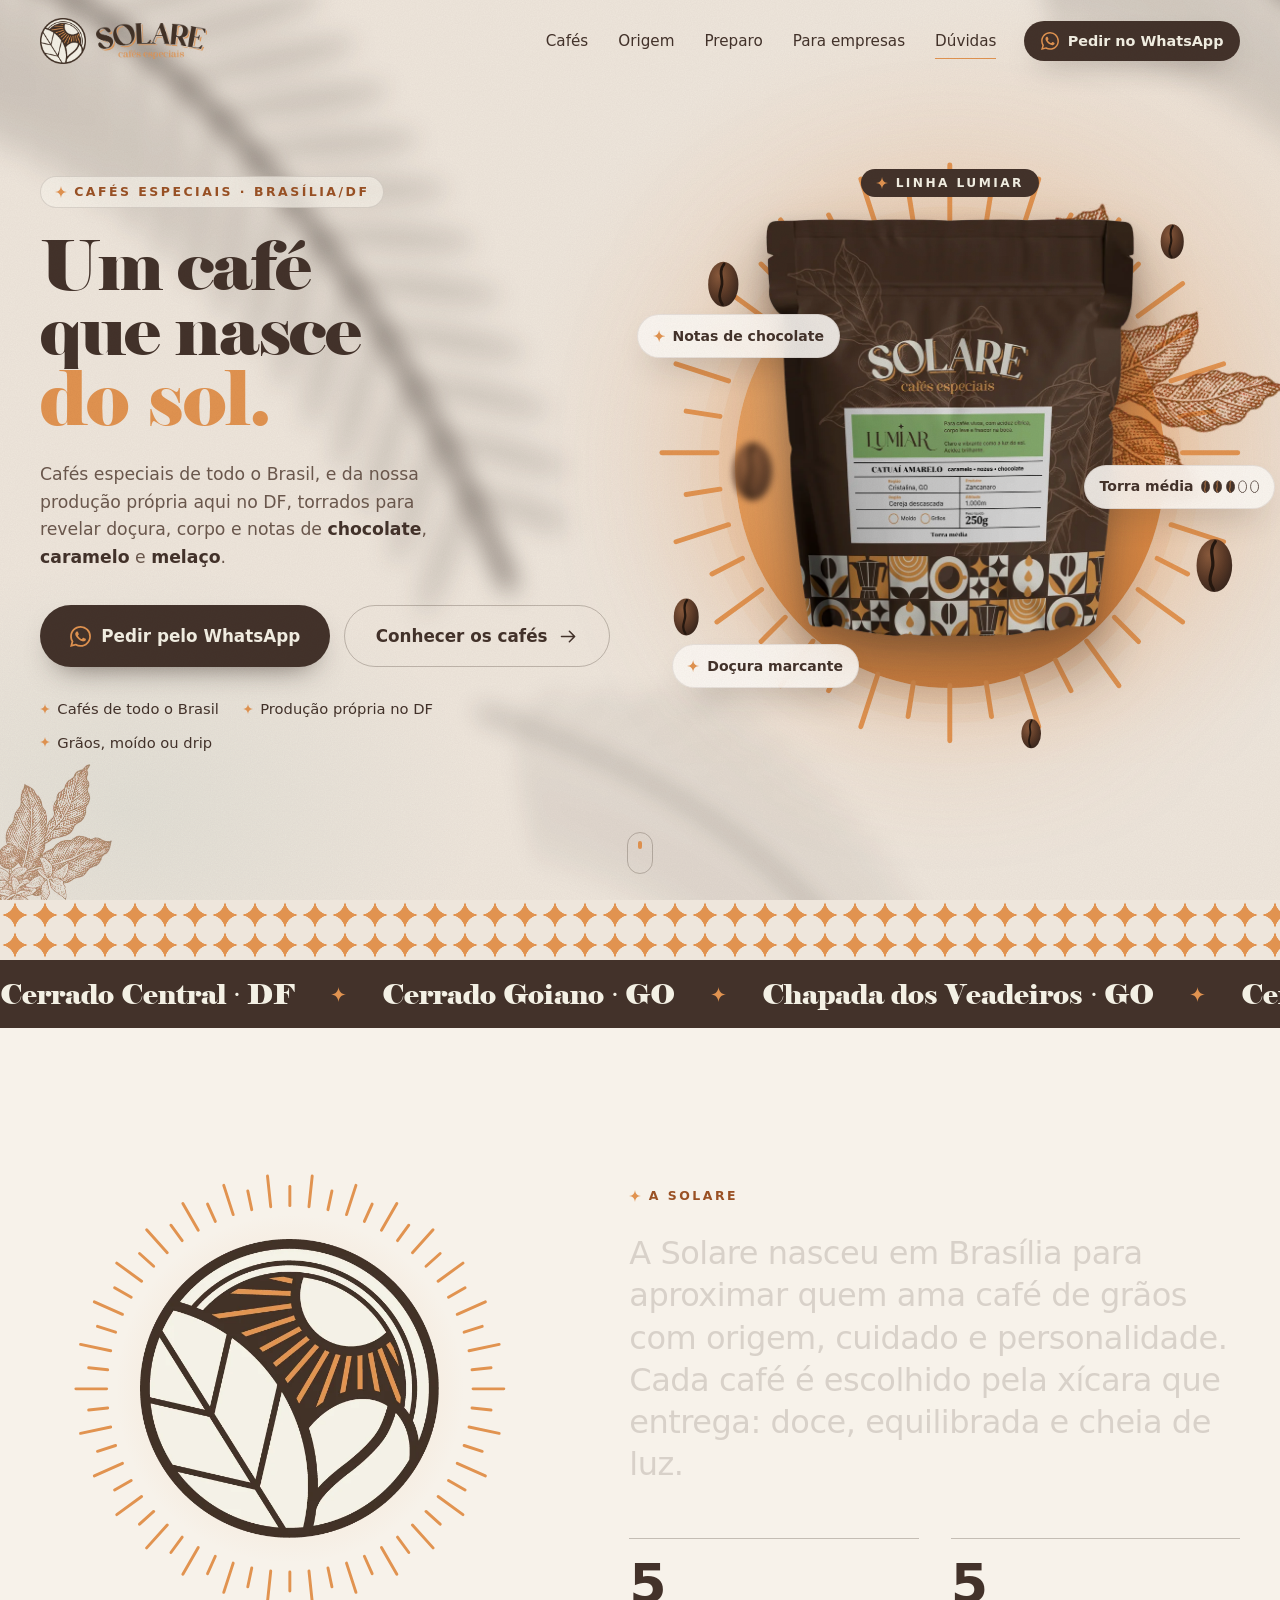
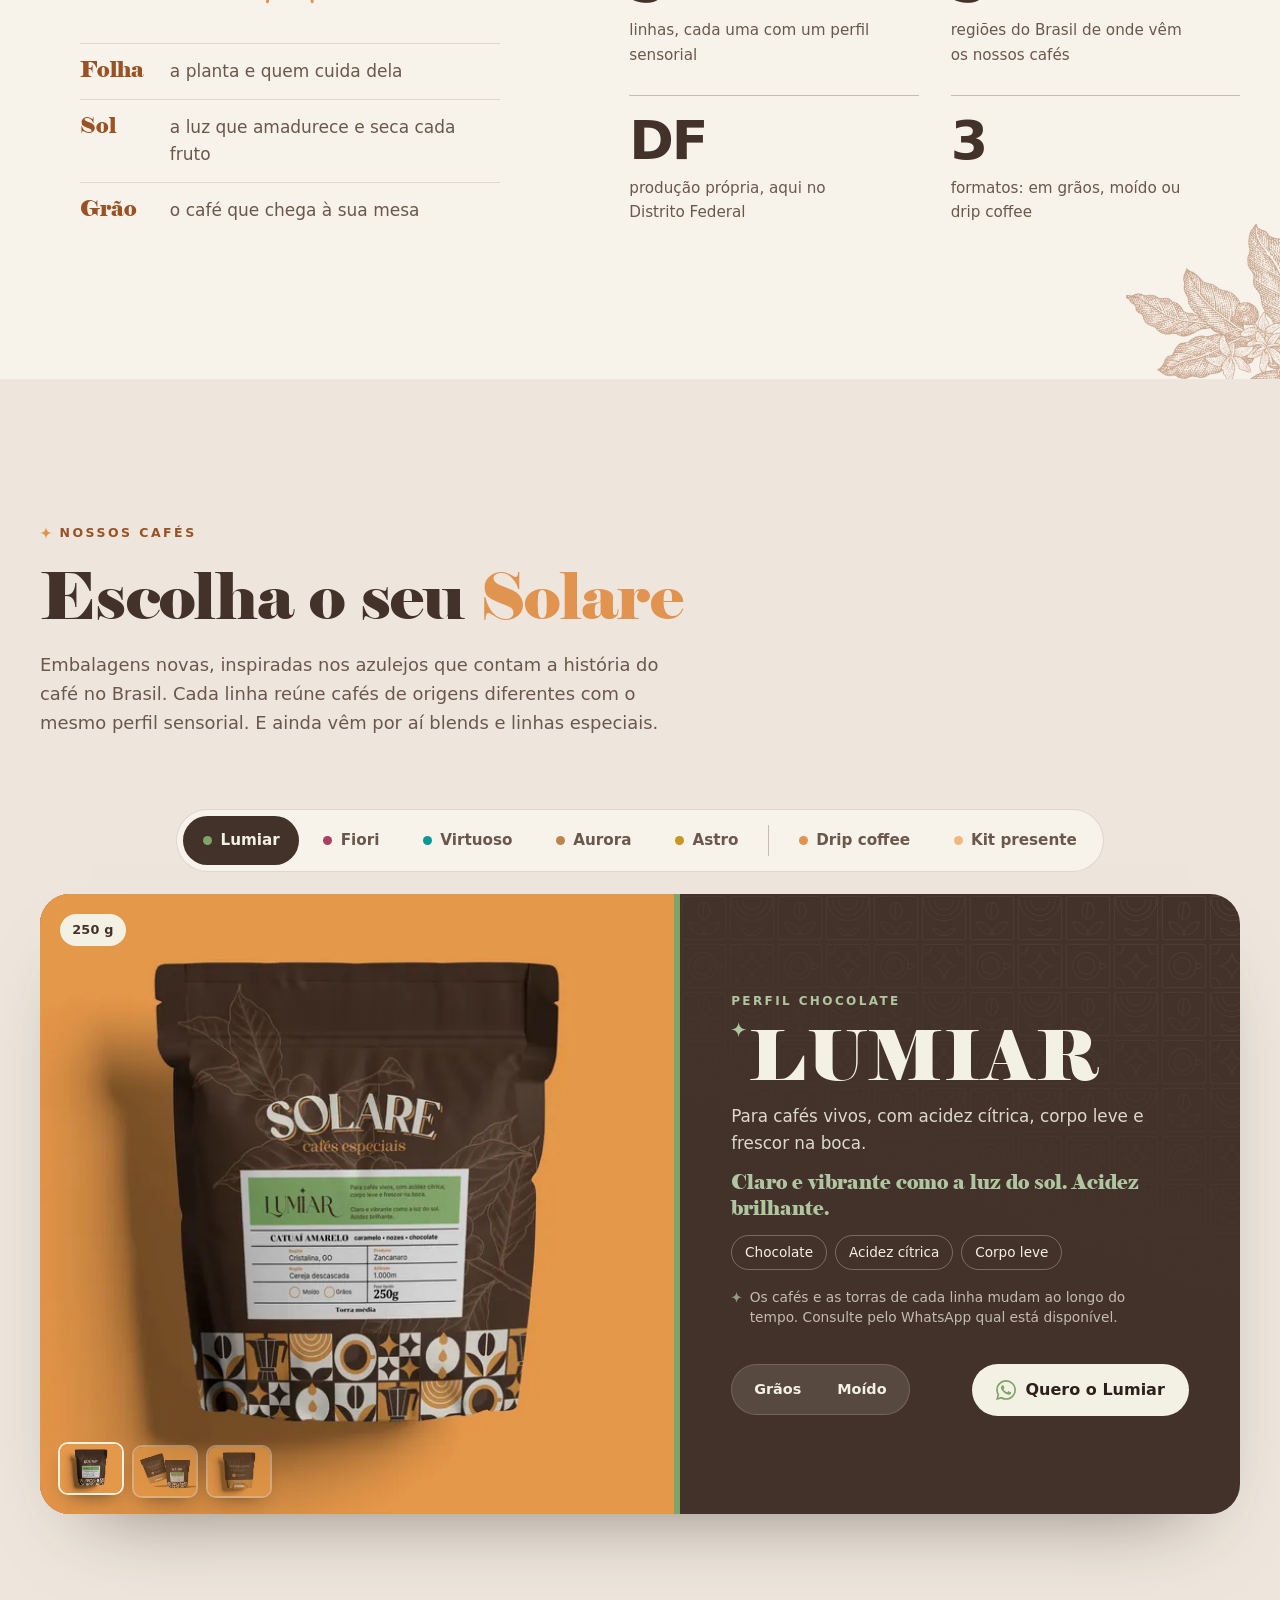
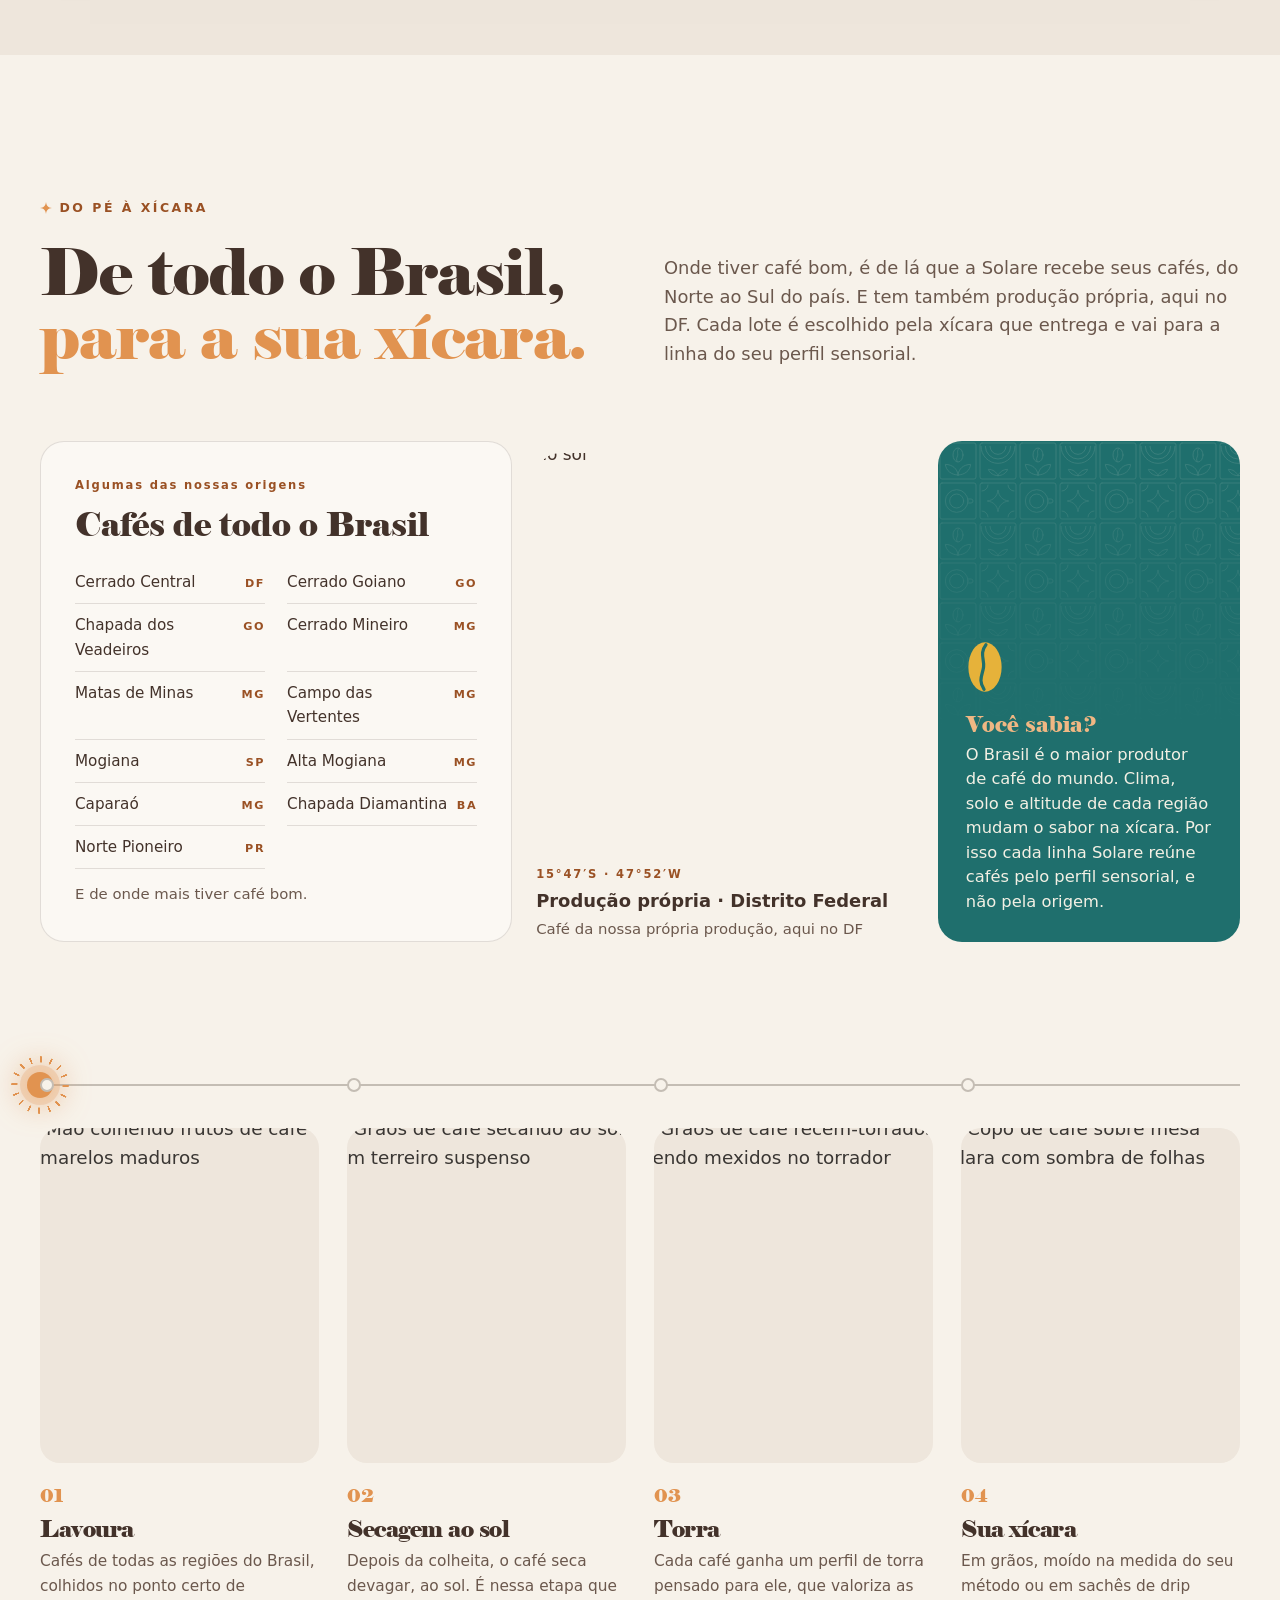
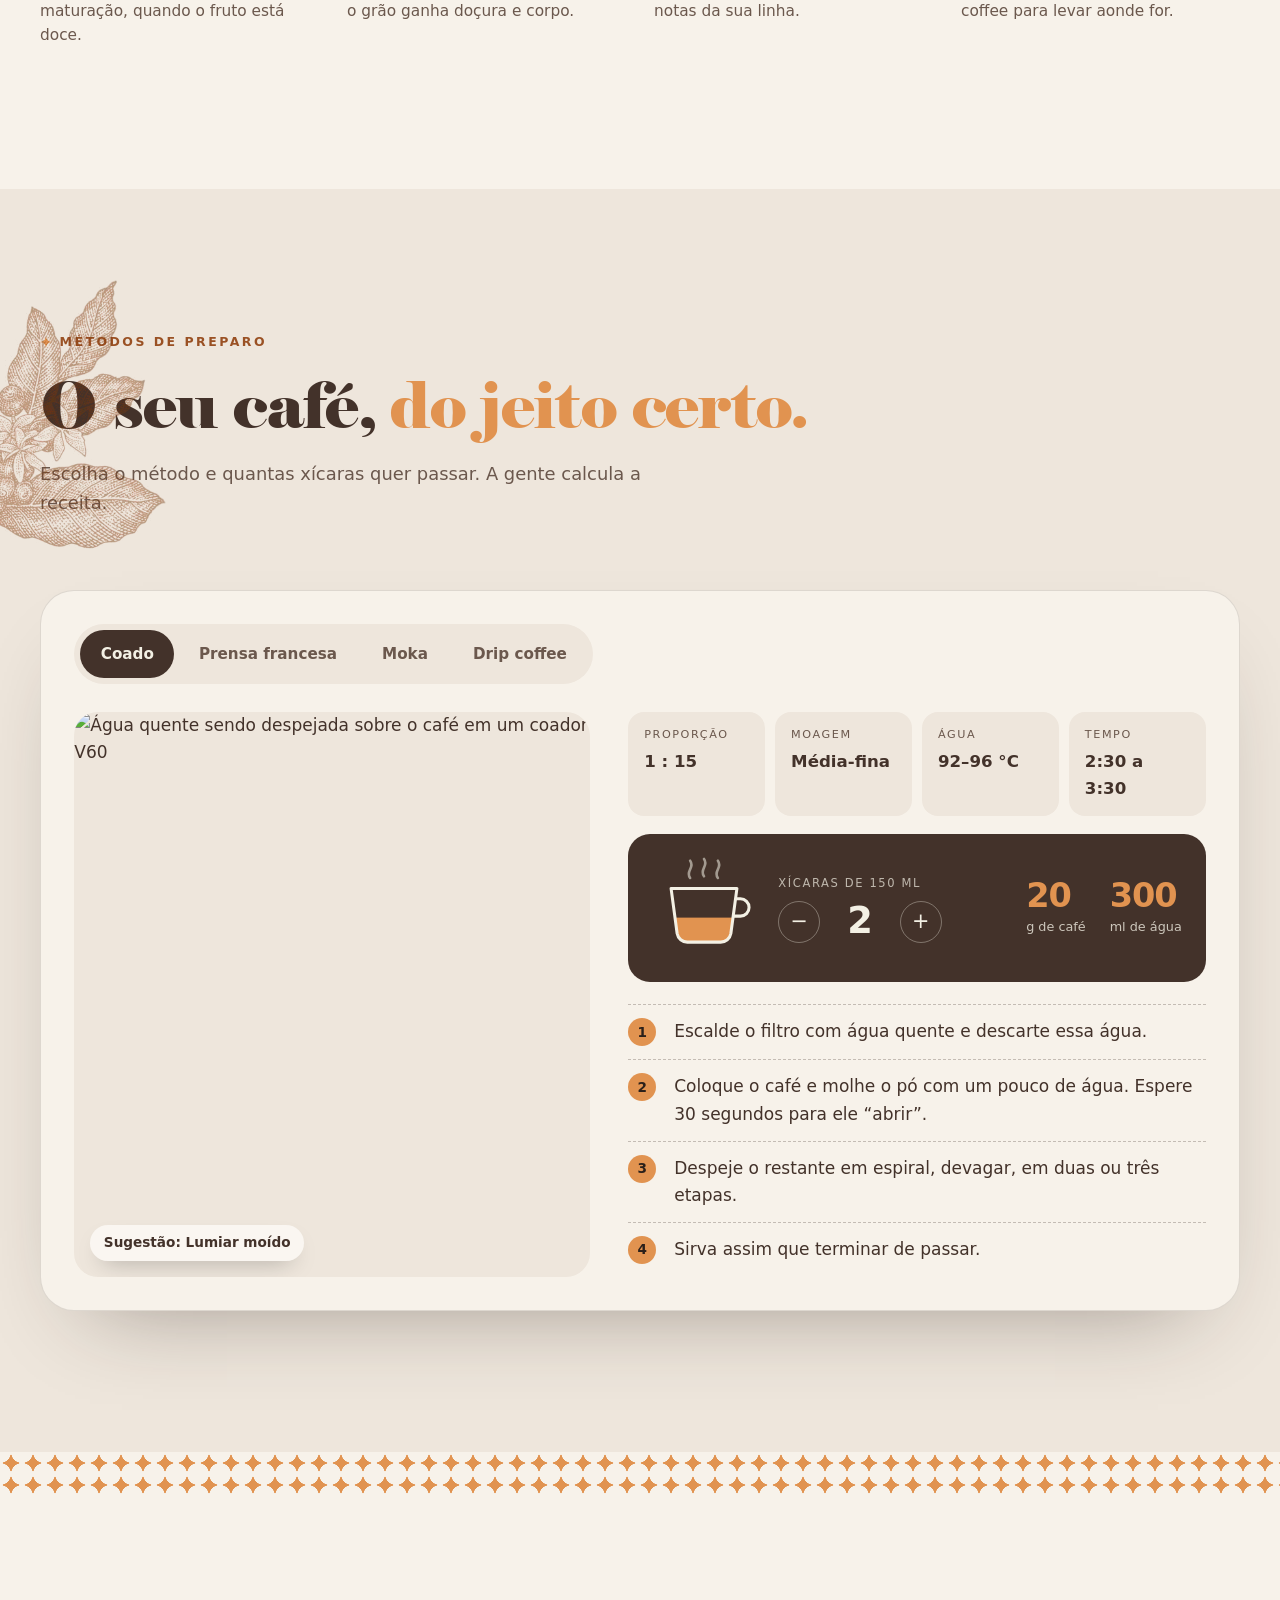
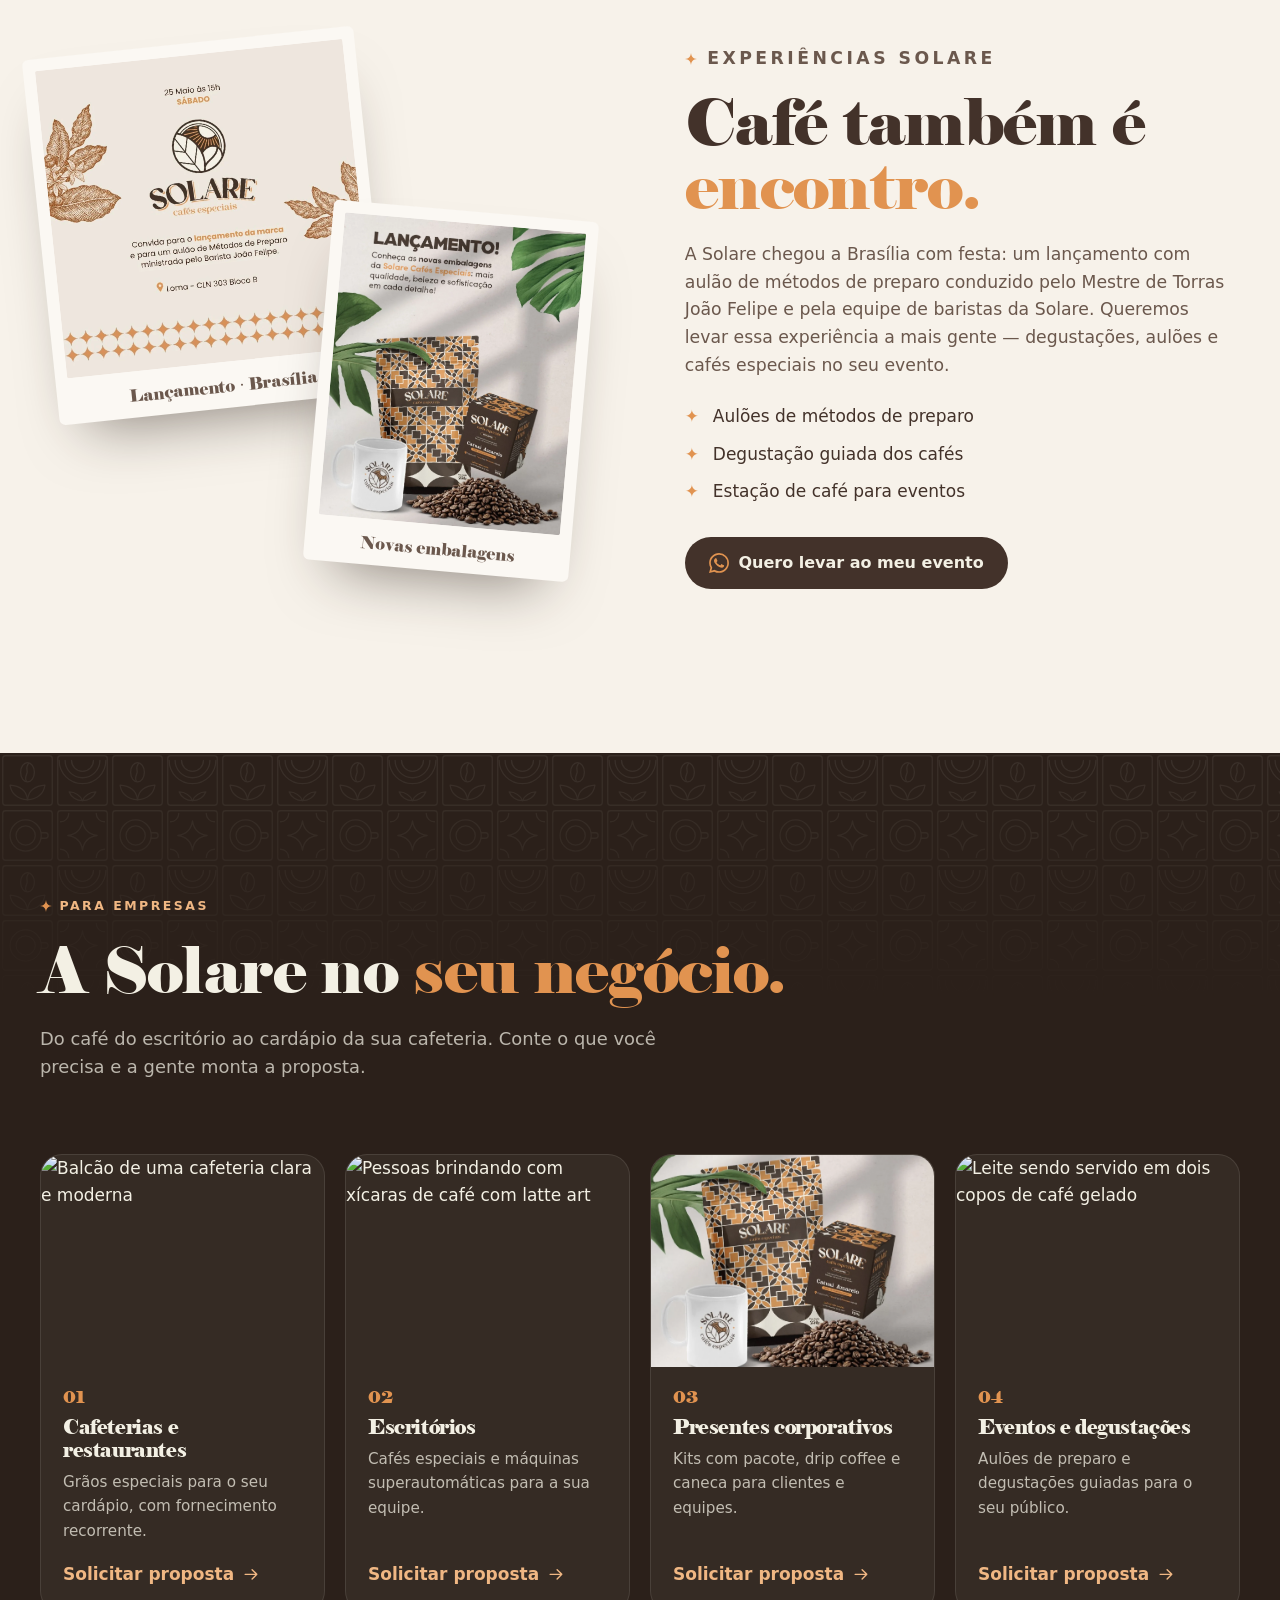
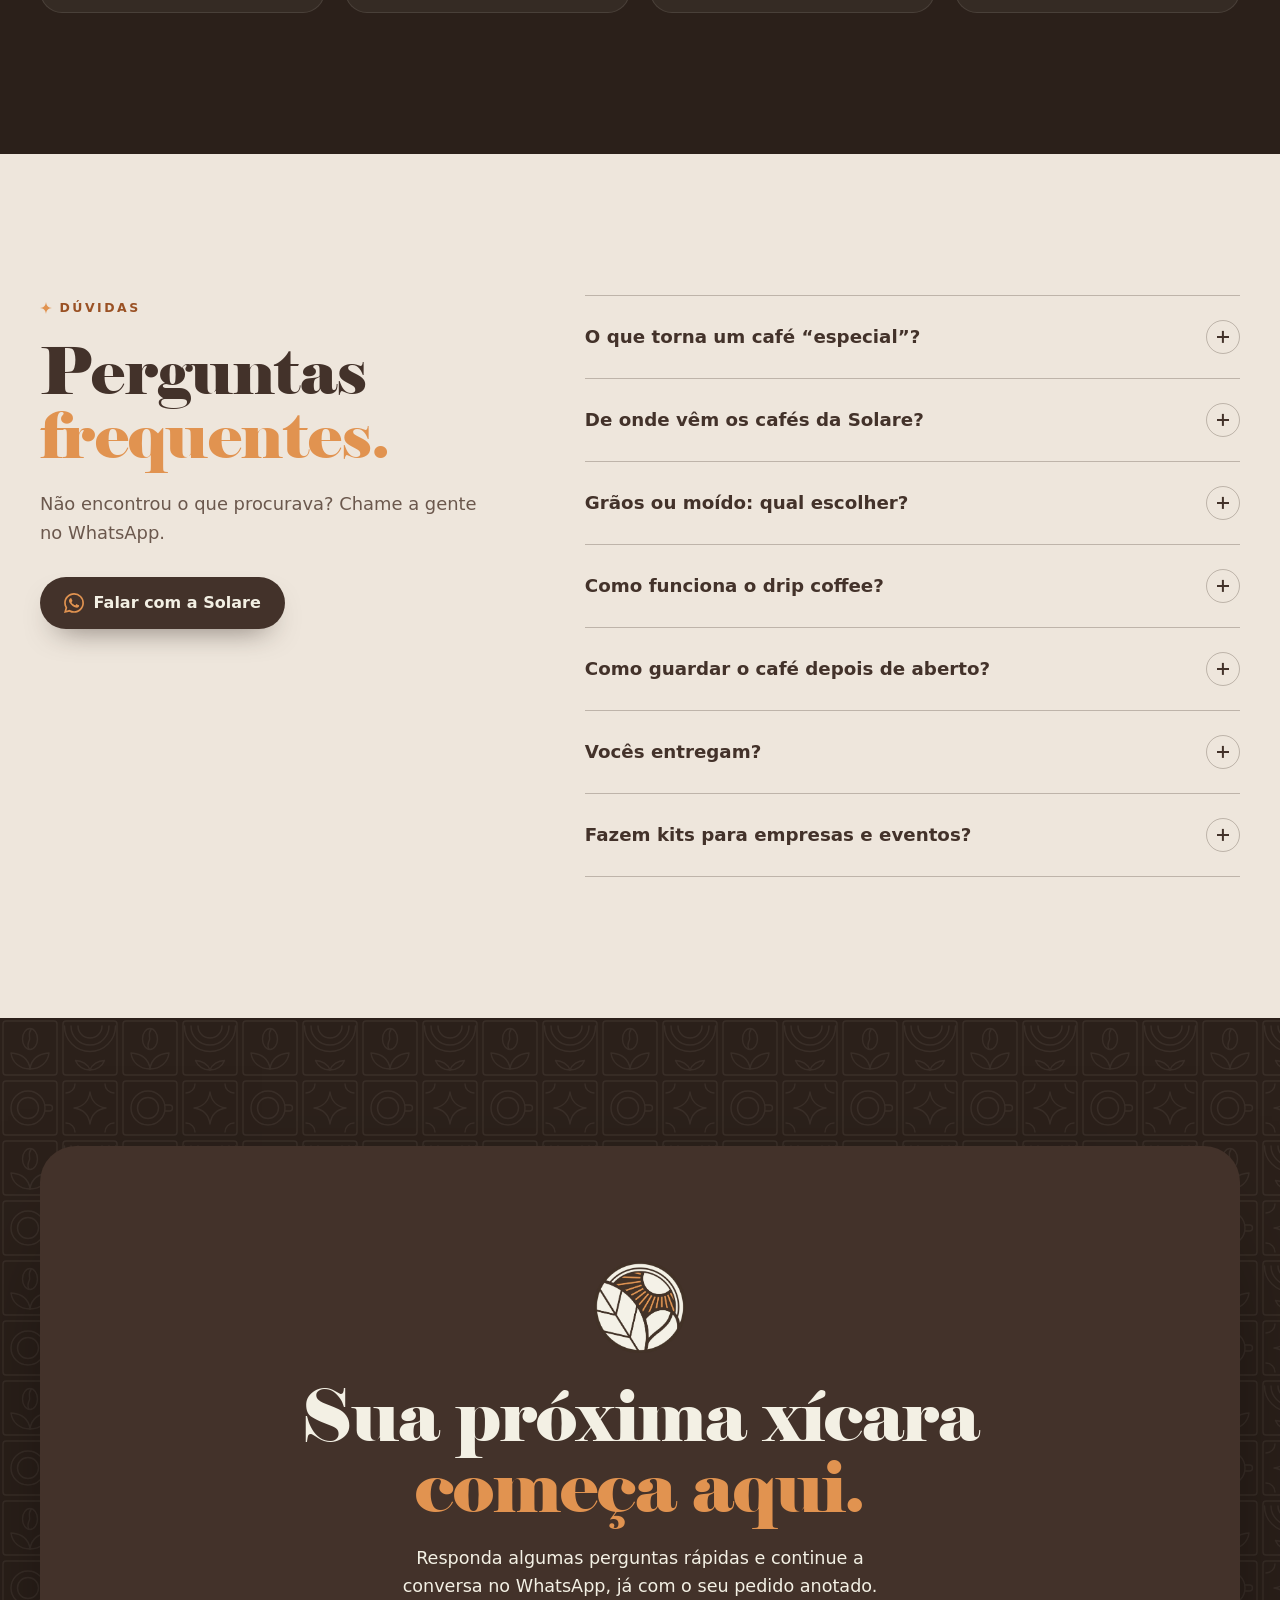
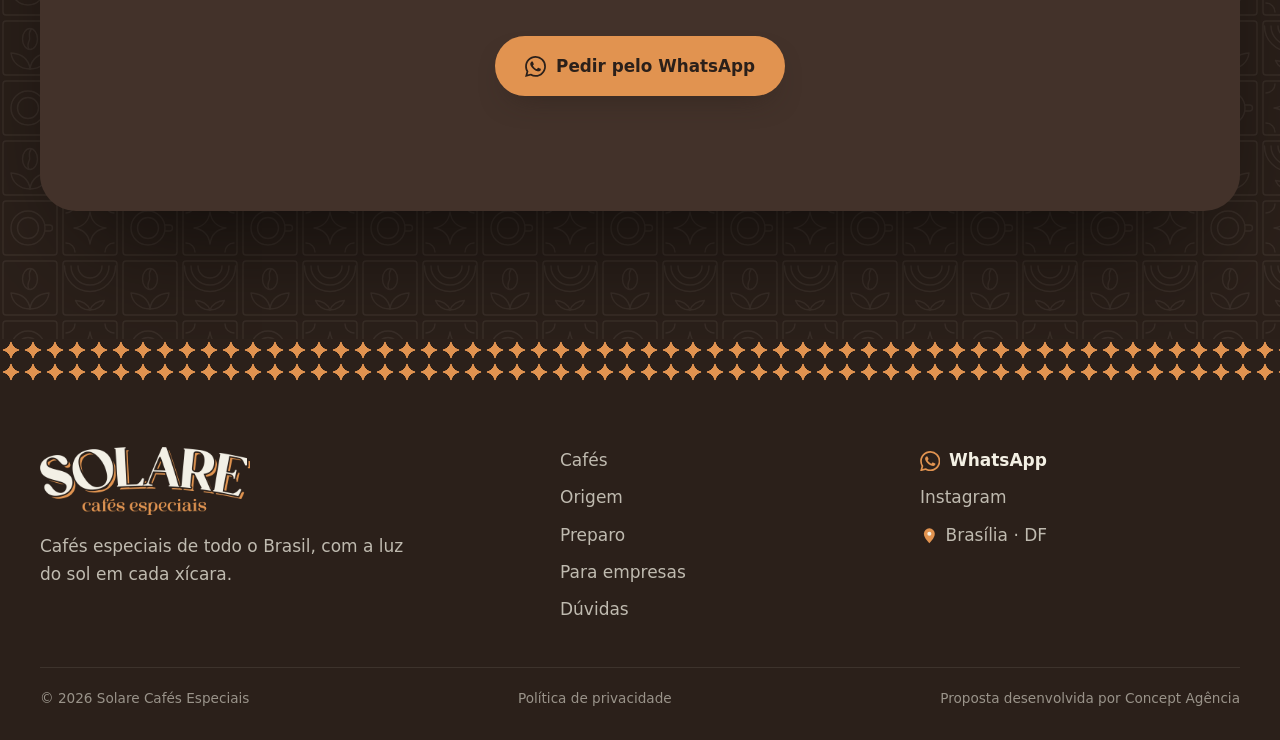
==== commit 47e4fe76: "Topo da Linha Lumiar, regiões de origem, foto nova do drip e formato no pedido - Topo: título "Linha" ====
--- a/index.html
+++ b/index.html
@@ -16,7 +16,7 @@
   <link rel="preconnect" href="https://images.unsplash.com">
   <!-- Fontes da marca via Adobe Fonts (kit "Solare Cafés - site"): Sofia Pro + Abril Fatface no lugar da Elephant -->
   <link rel="stylesheet" href="https://use.typekit.net/byu8pit.css">
-  <link rel="stylesheet" href="assets/css/style.css?v=20261123-4">
+  <link rel="stylesheet" href="assets/css/style.css?v=20261123-8">
 </head>
 <body>
 
@@ -102,9 +102,10 @@
       <div class="stage__pack" data-depth="0.6">
         <img src="assets/img/cafes/lumiar-recorte.webp" alt="Pacote do café Solare Lumiar, 250 g, marrom com rótulo verde e faixa de azulejos" width="760" height="861">
       </div>
+      <p class="stage__label" data-depth="0.5"><svg><use href="#i-star"/></svg> Linha Lumiar</p>
       <div class="chip chip--a" data-depth="0.9"><svg><use href="#i-star"/></svg> Notas de chocolate</div>
-      <div class="chip chip--b" data-depth="1.1"><svg><use href="#i-star"/></svg> Grãos, moído ou drip</div>
-      <div class="chip chip--c" data-depth="0.8"><svg class="pin"><use href="#i-pin"/></svg> Cafés de todo o Brasil</div>
+      <div class="chip chip--b" data-depth="1.1"><span>Torra média</span><span class="roast" data-level="3"></span></div>
+      <div class="chip chip--c" data-depth="0.8"><svg><use href="#i-star"/></svg> Doçura marcante</div>
       <div class="beans" aria-hidden="true">
         <svg class="bean" style="--x:8%;--y:16%;--s:34;--r:-30deg;--t:7s" data-depth="1.4"><use href="#i-bean"/></svg>
         <svg class="bean" style="--x:86%;--y:10%;--s:26;--r:40deg;--t:9s" data-depth="1.7"><use href="#i-bean"/></svg>
@@ -123,7 +124,7 @@
 <div class="sparkles" aria-hidden="true"></div>
 <div class="ticker" aria-hidden="true">
   <div class="ticker__track">
-    <span>Cafés de todo o Brasil</span><svg><use href="#i-star"/></svg><span>Produção própria no DF</span><svg><use href="#i-star"/></svg><span>Notas de chocolate</span><svg><use href="#i-star"/></svg><span>Caramelo &amp; melaço</span><svg><use href="#i-star"/></svg><span>Frutados</span><svg><use href="#i-star"/></svg><span>Florais</span><svg><use href="#i-star"/></svg><span>Cafés raros</span><svg><use href="#i-star"/></svg><span>Drip coffee</span><svg><use href="#i-star"/></svg>
+    <span>Cerrado Central · DF</span><svg><use href="#i-star"/></svg><span>Cerrado Goiano · GO</span><svg><use href="#i-star"/></svg><span>Chapada dos Veadeiros · GO</span><svg><use href="#i-star"/></svg><span>Cerrado Mineiro · MG</span><svg><use href="#i-star"/></svg><span>Matas de Minas · MG</span><svg><use href="#i-star"/></svg><span>Campo das Vertentes · MG</span><svg><use href="#i-star"/></svg><span>Mogiana · SP</span><svg><use href="#i-star"/></svg><span>Alta Mogiana · MG</span><svg><use href="#i-star"/></svg><span>Caparaó · MG</span><svg><use href="#i-star"/></svg><span>Chapada Diamantina · BA</span><svg><use href="#i-star"/></svg><span>Norte Pioneiro · PR</span><svg><use href="#i-star"/></svg>
   </div>
 </div>
 
@@ -202,7 +203,7 @@
           <p class="shop__obs"><svg aria-hidden="true"><use href="#i-star"/></svg>Os cafés e as torras de cada linha mudam ao longo do tempo. Consulte pelo WhatsApp qual está disponível.</p>
           <div class="shop__foot">
             <div class="toggle" role="radiogroup" aria-label="Formato do Lumiar">
-              <button type="button" role="radio" aria-checked="true" data-format="Em grãos">Grãos</button>
+              <button type="button" role="radio" aria-checked="false" data-format="Em grãos">Grãos</button>
               <button type="button" role="radio" aria-checked="false" data-format="Moído">Moído</button>
               <i aria-hidden="true"></i>
             </div>
@@ -234,7 +235,7 @@
           <p class="shop__obs"><svg aria-hidden="true"><use href="#i-star"/></svg>Os cafés e as torras de cada linha mudam ao longo do tempo. Consulte pelo WhatsApp qual está disponível.</p>
           <div class="shop__foot">
             <div class="toggle" role="radiogroup" aria-label="Formato do Fiori">
-              <button type="button" role="radio" aria-checked="true" data-format="Em grãos">Grãos</button>
+              <button type="button" role="radio" aria-checked="false" data-format="Em grãos">Grãos</button>
               <button type="button" role="radio" aria-checked="false" data-format="Moído">Moído</button>
               <i aria-hidden="true"></i>
             </div>
@@ -266,7 +267,7 @@
           <p class="shop__obs"><svg aria-hidden="true"><use href="#i-star"/></svg>Os cafés e as torras de cada linha mudam ao longo do tempo. Consulte pelo WhatsApp qual está disponível.</p>
           <div class="shop__foot">
             <div class="toggle" role="radiogroup" aria-label="Formato do Virtuoso">
-              <button type="button" role="radio" aria-checked="true" data-format="Em grãos">Grãos</button>
+              <button type="button" role="radio" aria-checked="false" data-format="Em grãos">Grãos</button>
               <button type="button" role="radio" aria-checked="false" data-format="Moído">Moído</button>
               <i aria-hidden="true"></i>
             </div>
@@ -297,7 +298,7 @@
           <p class="shop__obs"><svg aria-hidden="true"><use href="#i-star"/></svg>Os cafés e as torras de cada linha mudam ao longo do tempo. Consulte pelo WhatsApp qual está disponível.</p>
           <div class="shop__foot">
             <div class="toggle" role="radiogroup" aria-label="Formato do Aurora">
-              <button type="button" role="radio" aria-checked="true" data-format="Em grãos">Grãos</button>
+              <button type="button" role="radio" aria-checked="false" data-format="Em grãos">Grãos</button>
               <button type="button" role="radio" aria-checked="false" data-format="Moído">Moído</button>
               <i aria-hidden="true"></i>
             </div>
@@ -329,7 +330,7 @@
           <p class="shop__obs"><svg aria-hidden="true"><use href="#i-star"/></svg>Os cafés e as torras de cada linha mudam ao longo do tempo. Consulte pelo WhatsApp qual está disponível.</p>
           <div class="shop__foot">
             <div class="toggle" role="radiogroup" aria-label="Formato do Astro">
-              <button type="button" role="radio" aria-checked="true" data-format="Em grãos">Grãos</button>
+              <button type="button" role="radio" aria-checked="false" data-format="Em grãos">Grãos</button>
               <button type="button" role="radio" aria-checked="false" data-format="Moído">Moído</button>
               <i aria-hidden="true"></i>
             </div>
@@ -341,7 +342,7 @@
       <div class="shop__panel shop__panel--photo" role="tabpanel" id="p-drip" aria-labelledby="t-drip" style="--acc:#E19350" hidden>
         <div class="shop__media">
           <div class="shop__photos">
-            <img class="is-on" src="assets/img/drip-coffee.webp" alt="Caixa de Drip Coffee Solare com grãos de café" width="500" height="560" loading="lazy">
+            <img class="is-on" src="assets/img/cafes/drip-coffee.webp" srcset="assets/img/cafes/drip-coffee-760.webp 760w, assets/img/cafes/drip-coffee.webp 1400w" sizes="(max-width: 960px) 100vw, 660px" alt="Caixa de Drip Coffee Solare com 10 sachês" width="1400" height="1244" loading="lazy">
           </div>
           <span class="shop__tag">10 sachês · 120 g</span>
         </div>
@@ -391,14 +392,24 @@
     </header>
 
     <div class="origins">
-      <figure class="origin-card reveal">
-        <div class="origin-card__img reveal-img"><img src="https://images.unsplash.com/photo-1762686852371-763b689910b2?auto=format&fit=crop&w=1100&q=78" alt="Fileiras de café em uma encosta com montanhas ao fundo" loading="lazy" data-parallax="0.06"></div>
-        <figcaption>
-          <span class="coord">Norte · Nordeste · Centro-Oeste · Sudeste · Sul</span>
-          <b>Cafés de todo o Brasil</b>
-          <span>Escolhidos lote a lote, pelo perfil sensorial</span>
-        </figcaption>
-      </figure>
+      <div class="origin-regions reveal">
+        <span class="coord">Algumas das nossas origens</span>
+        <b>Cafés de todo o Brasil</b>
+        <ul class="regions">
+          <li>Cerrado Central <small>DF</small></li>
+          <li>Cerrado Goiano <small>GO</small></li>
+          <li>Chapada dos Veadeiros <small>GO</small></li>
+          <li>Cerrado Mineiro <small>MG</small></li>
+          <li>Matas de Minas <small>MG</small></li>
+          <li>Campo das Vertentes <small>MG</small></li>
+          <li>Mogiana <small>SP</small></li>
+          <li>Alta Mogiana <small>MG</small></li>
+          <li>Caparaó <small>MG</small></li>
+          <li>Chapada Diamantina <small>BA</small></li>
+          <li>Norte Pioneiro <small>PR</small></li>
+        </ul>
+        <p>E de onde mais tiver café bom.</p>
+      </div>
       <figure class="origin-card origin-card--b reveal" style="--d:.1s">
         <div class="origin-card__img reveal-img"><img src="https://images.unsplash.com/photo-1591297545337-212cc106ee6f?auto=format&fit=crop&w=1100&q=78" alt="Congresso Nacional, em Brasília, ao pôr do sol" loading="lazy" data-parallax="0.06"></div>
         <figcaption>
@@ -467,7 +478,7 @@
           <img data-method-img="coado" class="is-on" src="https://images.unsplash.com/photo-1759259639356-7c6e74eed1ec?auto=format&fit=crop&w=1000&q=78" alt="Água quente sendo despejada sobre o café em um coador V60" loading="lazy">
           <img data-method-img="prensa" src="https://images.unsplash.com/photo-1764088356864-6b8b717d6f88?auto=format&fit=crop&w=1000&q=78" alt="Café sendo servido de uma prensa francesa" loading="lazy">
           <img data-method-img="moka" src="https://images.unsplash.com/photo-1742466851711-24e957c6f2a8?auto=format&fit=crop&w=1000&q=78" alt="Cafeteira moka e xícara de café em um dia de sol" loading="lazy">
-          <img data-method-img="drip" src="assets/img/drip-coffee.webp" alt="Caixa de Drip Coffee Solare" loading="lazy">
+          <img data-method-img="drip" src="assets/img/cafes/drip-coffee.webp" srcset="assets/img/cafes/drip-coffee-760.webp 760w, assets/img/cafes/drip-coffee.webp 1400w" sizes="(max-width: 960px) 100vw, 640px" alt="Caixa de Drip Coffee Solare" loading="lazy">
           <span class="brewer__badge" data-field="sugestao">Sugestão: Lumiar</span>
         </div>
 
@@ -667,6 +678,6 @@
   <span class="fab__tip">Peça o seu café</span>
 </button>
 
-<script src="assets/js/main.js?v=20261123-4" defer></script>
+<script src="assets/js/main.js?v=20261123-8" defer></script>
 </body>
 </html>
--- a/assets/css/style.css
+++ b/assets/css/style.css
@@ -337,6 +337,28 @@
 .chip .pin { width: 1.09em; height: 1.09em; color: var(--caramelo); }
 .chip .roast { gap: .22em; }
 .chip .roast svg { width: .65em; height: .95em; }
+/* título pequeno acima do pacote: deixa claro que é um café de uma das linhas */
+.stage__label {
+  position: absolute;
+  z-index: 2;
+  top: 1%;
+  left: 50%;
+  transform: translateX(-50%);
+  display: flex;
+  align-items: center;
+  gap: .6em;
+  margin: 0;
+  padding: .65em 1.25em;
+  border-radius: 999px;
+  background: var(--cafe);
+  color: var(--creme);
+  font: 600 clamp(.7rem, 2.1cqi, .9rem)/1 var(--ff-sans);
+  letter-spacing: .2em;
+  text-transform: uppercase;
+  white-space: nowrap;
+  box-shadow: 0 16px 34px -16px rgba(43, 32, 26, .6);
+}
+.stage__label svg { width: 1em; height: 1em; fill: var(--caramelo); }
 .chip--a { left: -4%; top: 25%; animation: bob 5s ease-in-out infinite; }
 .chip--b { right: -6%; top: 50%; animation: bob 6s ease-in-out -2s infinite; }
 .chip--c { left: 2%; bottom: 13%; animation: bob 5.5s ease-in-out -1s infinite; }
@@ -466,6 +488,7 @@
 .shop__photos { position: absolute; inset: 0; }
 .shop__photos img { position: absolute; inset: 0; width: 100%; height: 100%; object-fit: cover; opacity: 0; transform: scale(1.04); transition: opacity .6s var(--ease-out), transform 1.4s var(--ease-out); }
 .shop__photos img.is-on { opacity: 1; transform: none; }
+#p-drip .shop__photos img { object-position: 60% 50%; } /* caixa do drip fica à direita do centro da foto */
 .shop__tag { position: absolute; top: 20px; left: 20px; z-index: 2; padding: .45em .95em; border-radius: 999px; background: var(--creme); color: var(--cafe); font-weight: 700; font-size: .8rem; letter-spacing: .02em; }
 .shop__thumbs { position: absolute; left: 18px; bottom: 16px; z-index: 2; display: flex; gap: 8px; }
 .shop__thumbs button { width: 66px; aspect-ratio: 5 / 4; border-radius: 10px; overflow: hidden; border: 2px solid rgba(243, 240, 228, .5); opacity: .75; box-shadow: 0 10px 20px -12px rgba(43, 32, 26, .8); transition: opacity .3s, border-color .3s, transform .4s var(--ease-out); }
@@ -537,6 +560,13 @@
 .coord { font-weight: 600; font-size: .72rem; letter-spacing: .16em; color: var(--cobre); }
 .origin-card b { font-size: 1.12rem; }
 .origin-card figcaption > span:last-child { color: var(--ink-soft); font-size: .93rem; }
+/* lista de regiões de onde vêm os cafés (no lugar do antigo card de Carmo da Cachoeira) */
+.origin-regions { align-self: stretch; display: flex; flex-direction: column; justify-content: flex-end; gap: 14px; padding: clamp(24px, 3vw, 34px); border-radius: 24px; background: var(--leite); border: 1px solid var(--line); }
+.origin-regions > b { font: 400 clamp(1.7rem, 2.6vw, 2.2rem)/1.05 var(--ff-serif); color: var(--cafe); }
+.regions { list-style: none; margin: 4px 0 0; padding: 0; display: grid; grid-template-columns: repeat(auto-fill, minmax(190px, 1fr)); column-gap: 22px; }
+.regions li { display: flex; align-items: baseline; justify-content: space-between; gap: .6em; padding: 9px 0; border-bottom: 1px solid var(--line); font-weight: 500; font-size: .95rem; }
+.regions small { flex: none; font-weight: 700; font-size: .7rem; letter-spacing: .14em; color: var(--cobre); }
+.origin-regions > p { color: var(--ink-soft); font-size: .93rem; }
 .origin-fact { position: relative; align-self: stretch; display: flex; flex-direction: column; justify-content: flex-end; gap: 18px; padding: 28px; border-radius: 24px; background: var(--petroleo); color: var(--creme); overflow: hidden; }
 .origin-fact::before { content: ""; position: absolute; inset: 0; background-color: rgba(243, 240, 228, .14); -webkit-mask: url("../img/azulejo-linha.svg") 0 0 / 80px, linear-gradient(to bottom, #000, transparent 60%); -webkit-mask-composite: source-in; mask: url("../img/azulejo-linha.svg") 0 0 / 80px, linear-gradient(to bottom, #000, transparent 60%); mask-composite: intersect; }
 .origin-fact__bean { position: relative; width: 38px; height: 54px; color: #E6B23A; --bean-line: var(--petroleo); animation: bob 4s ease-in-out infinite; }
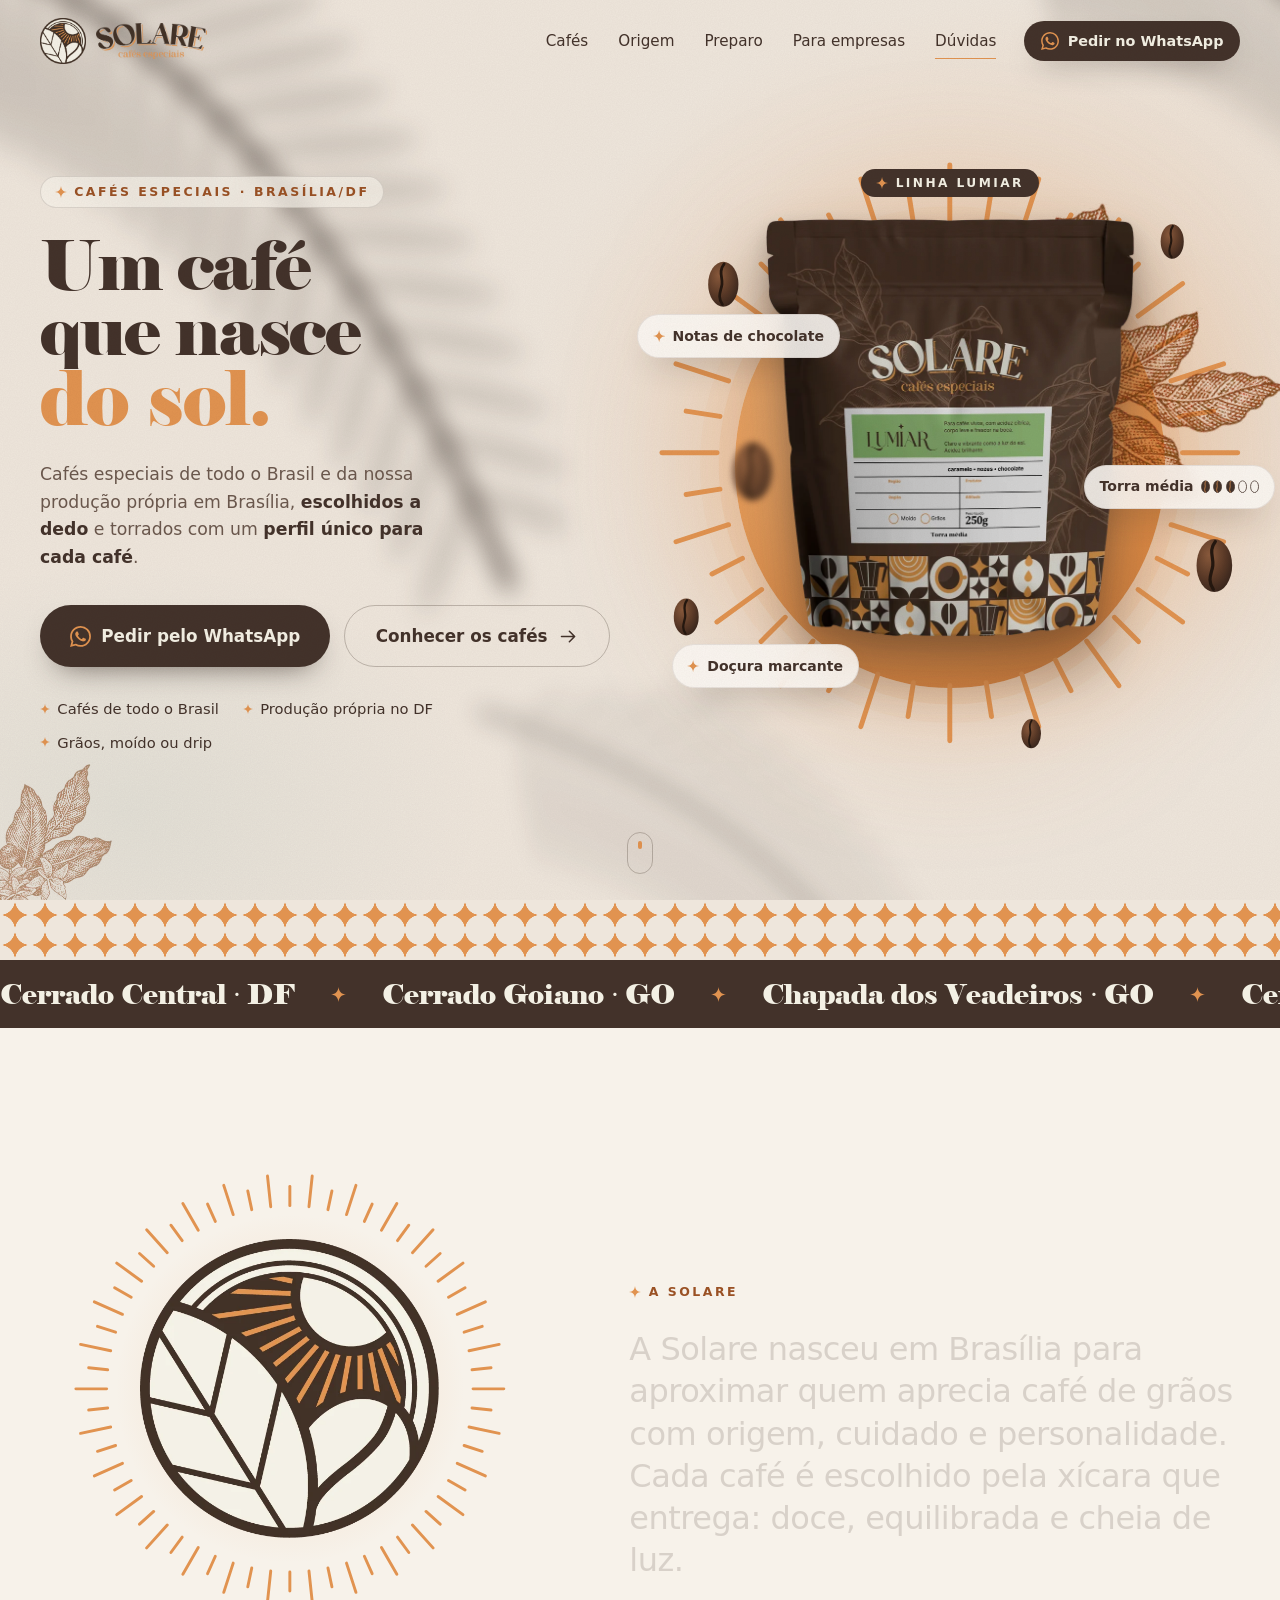
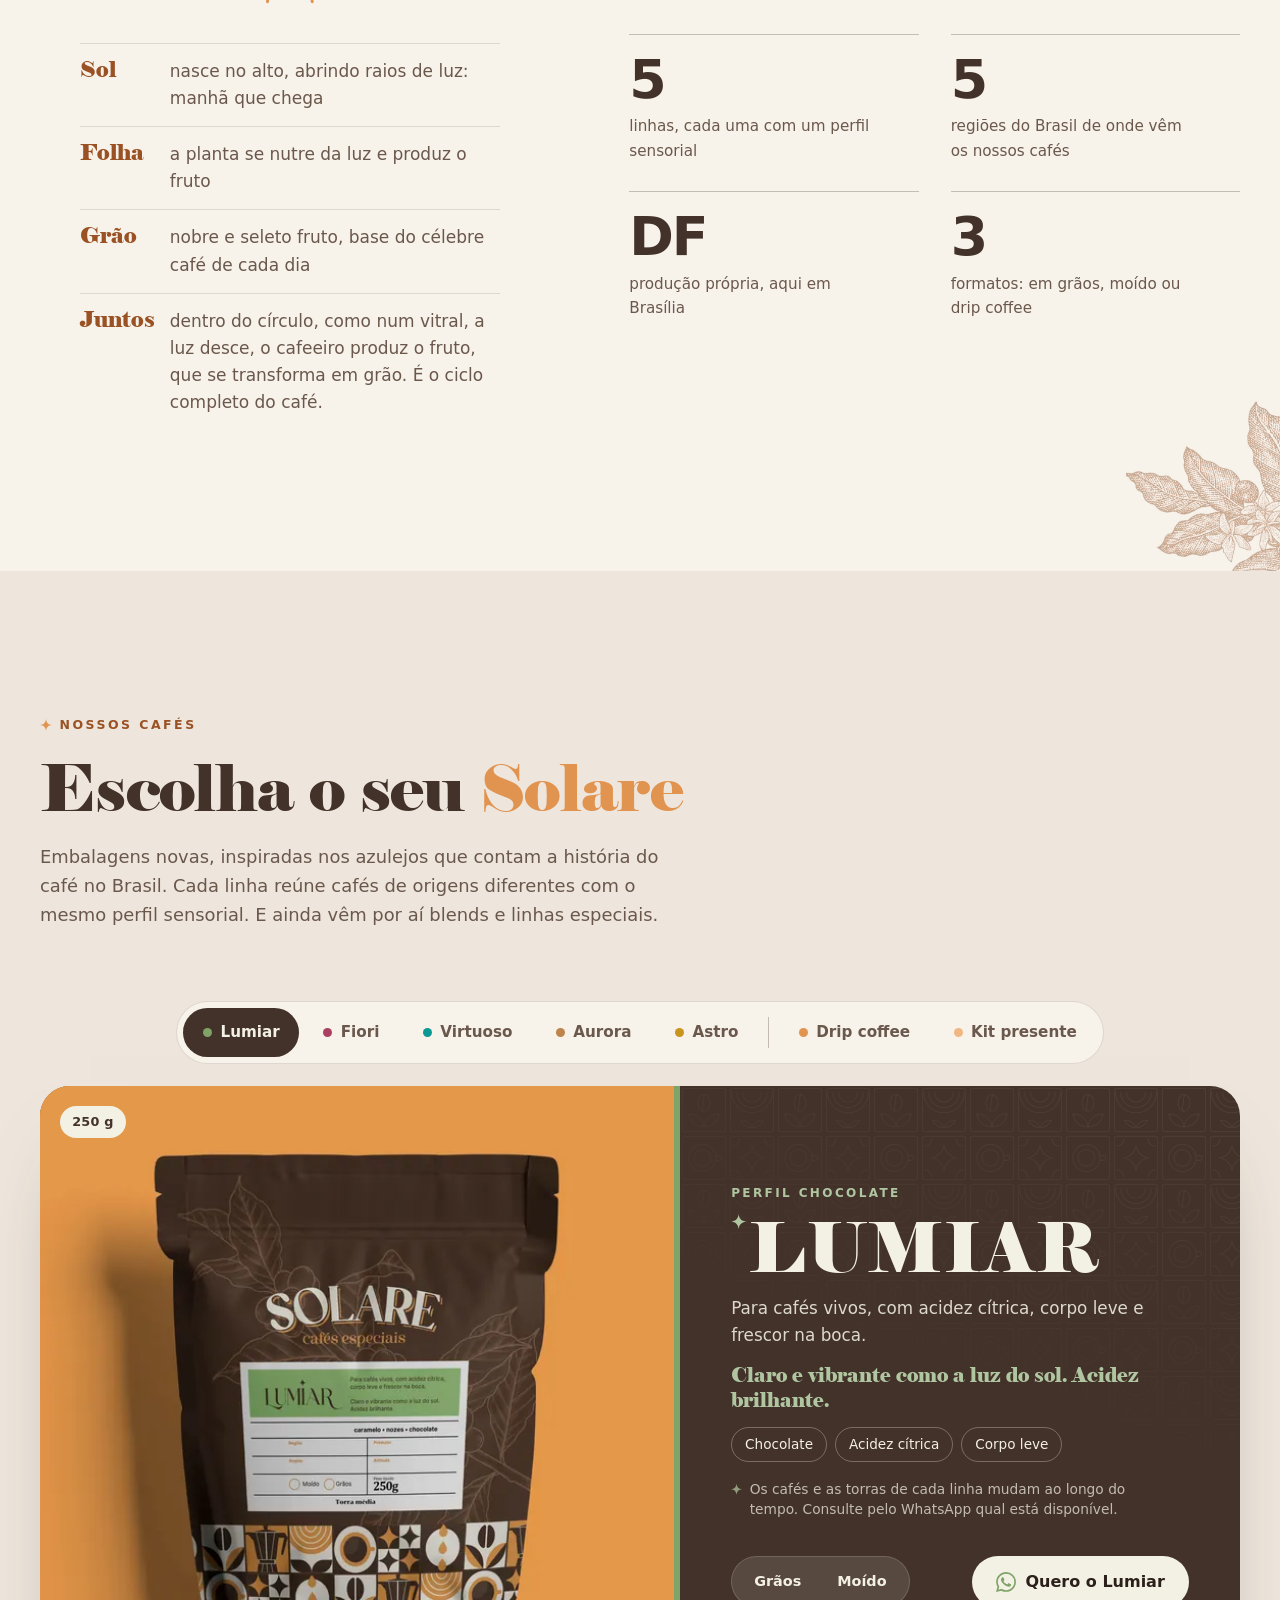
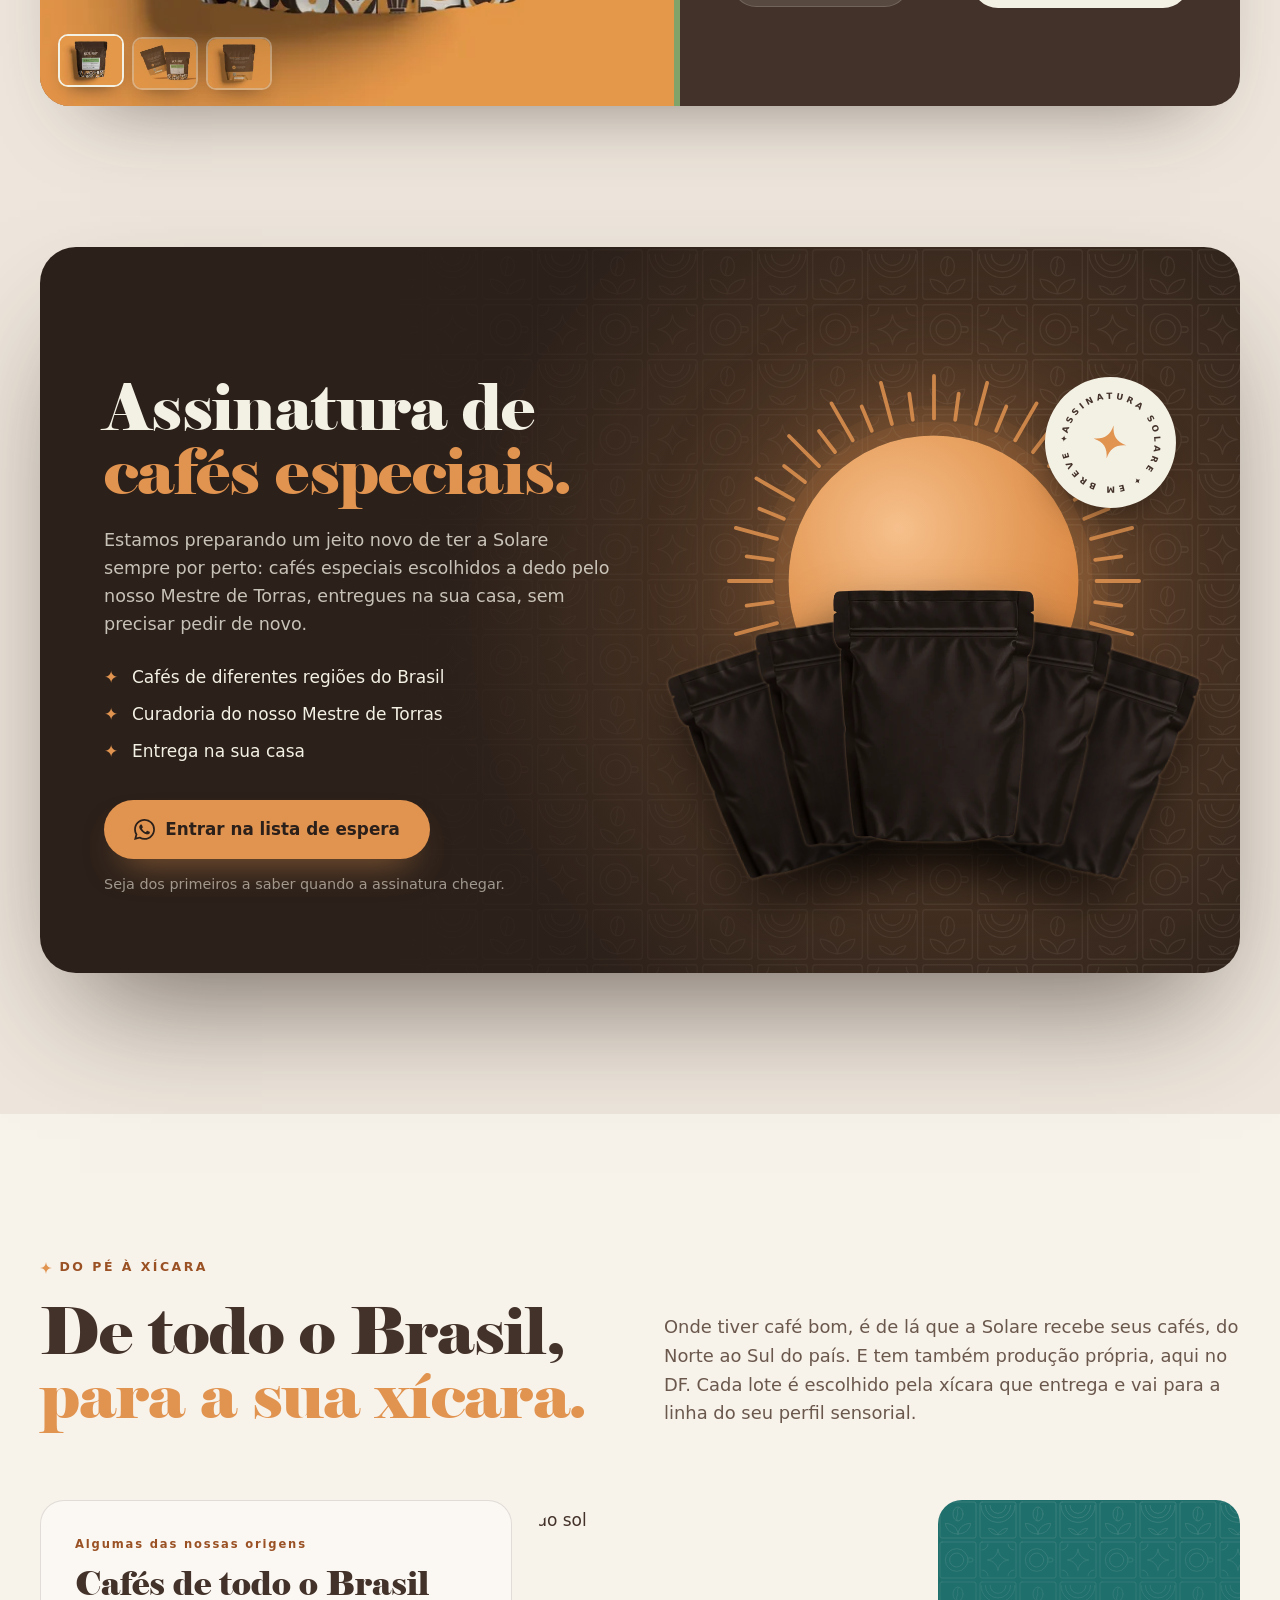
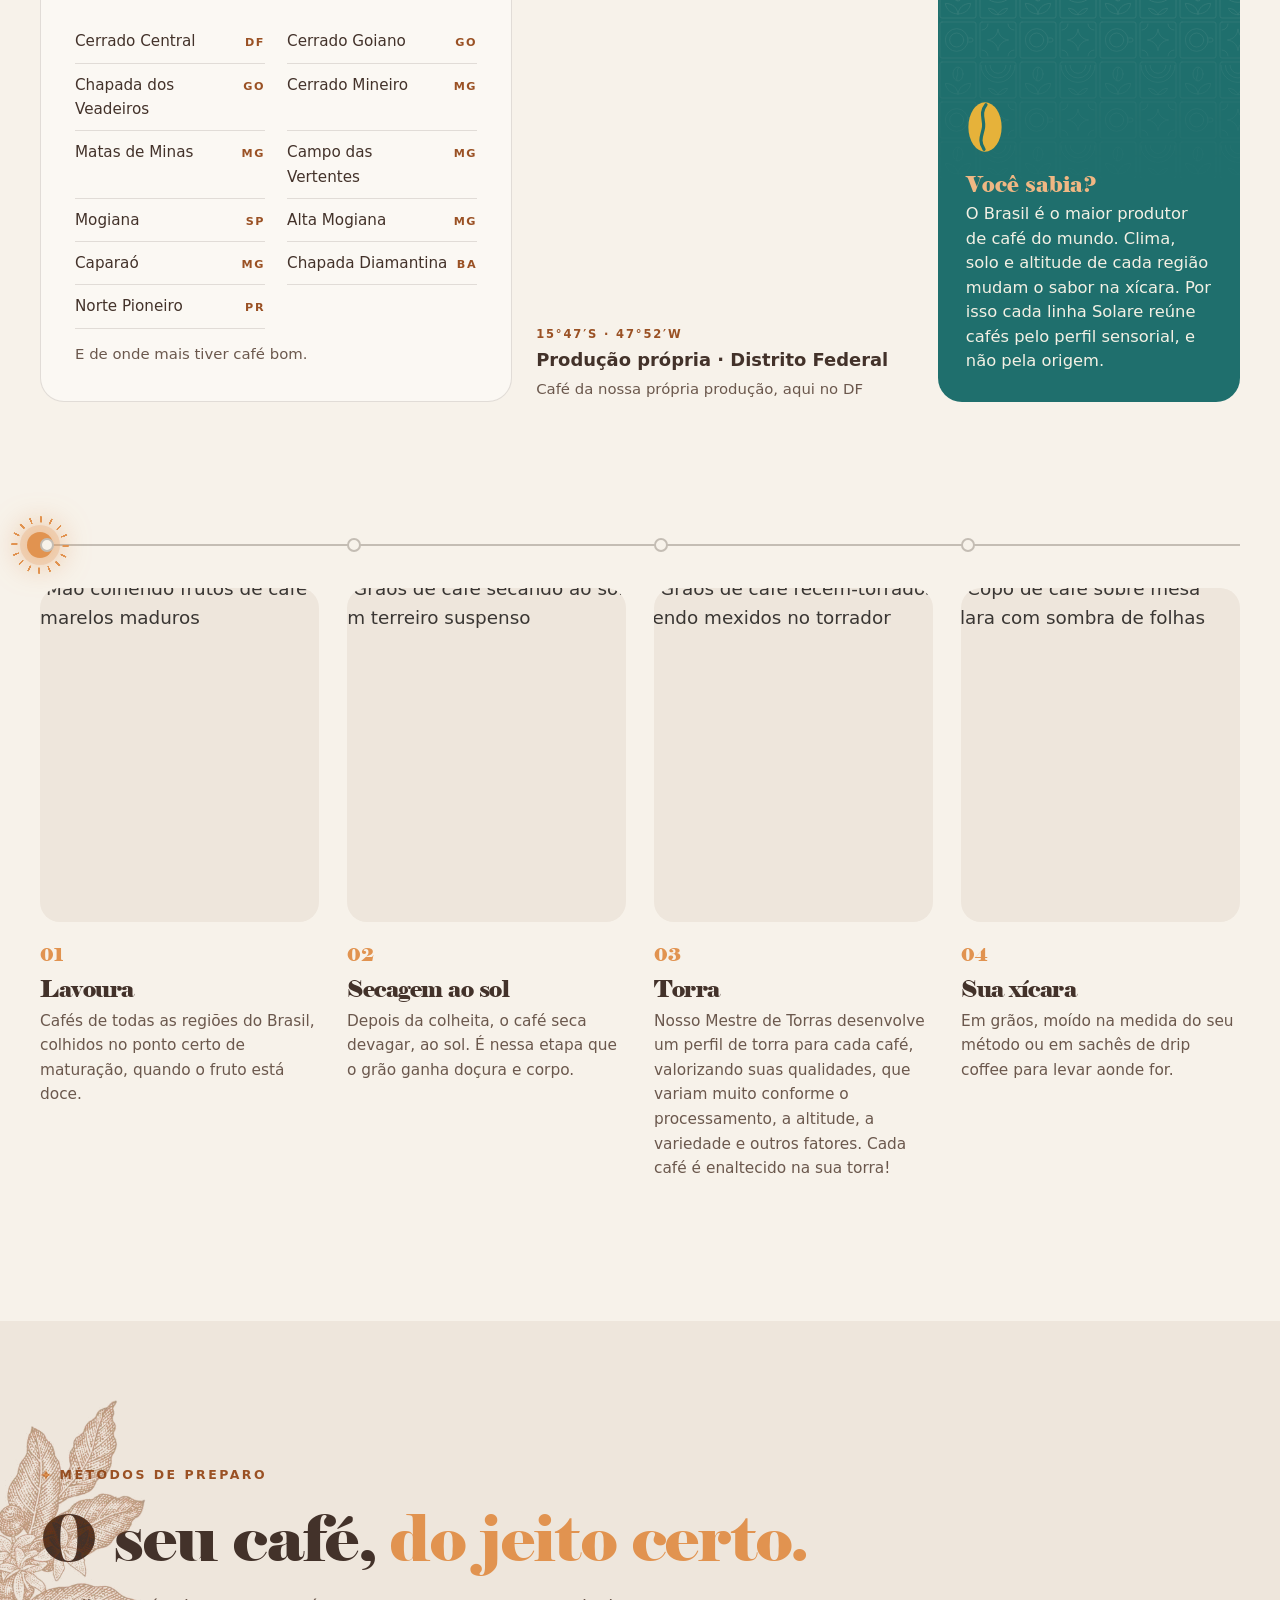
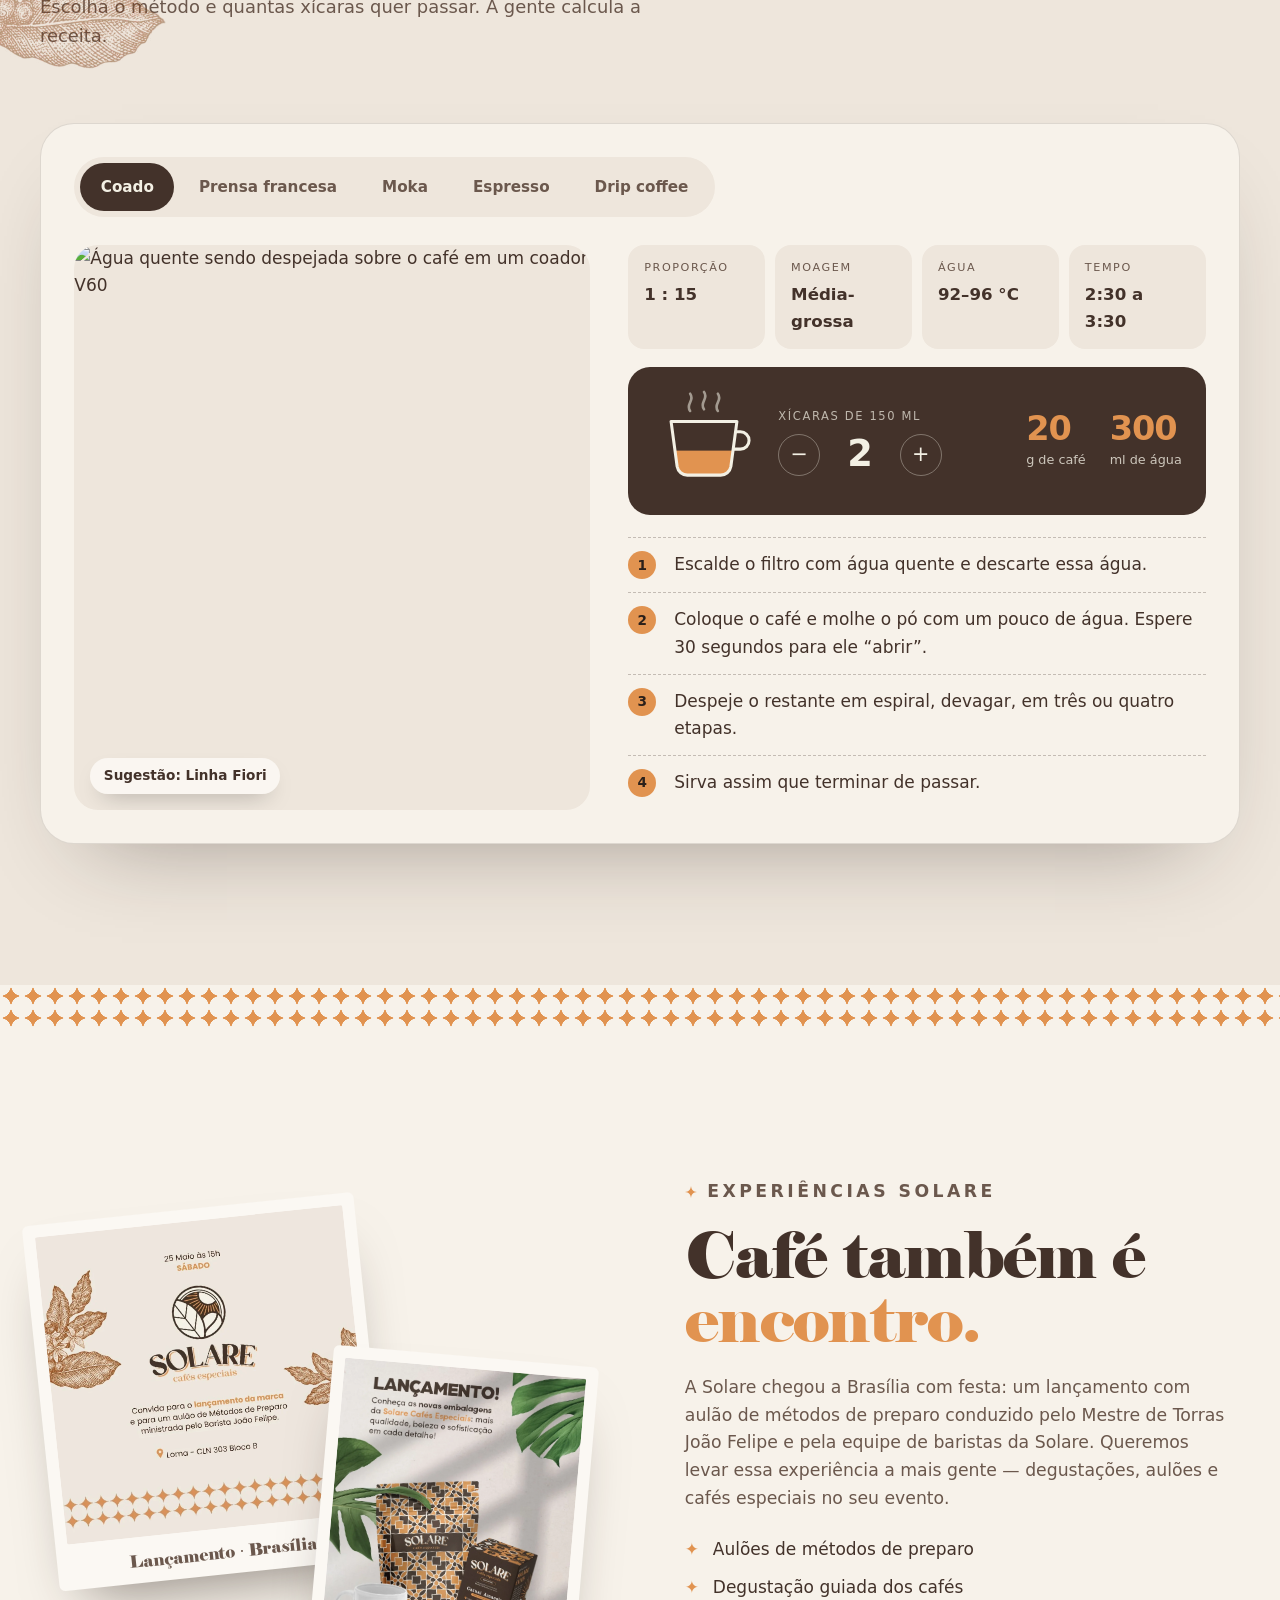
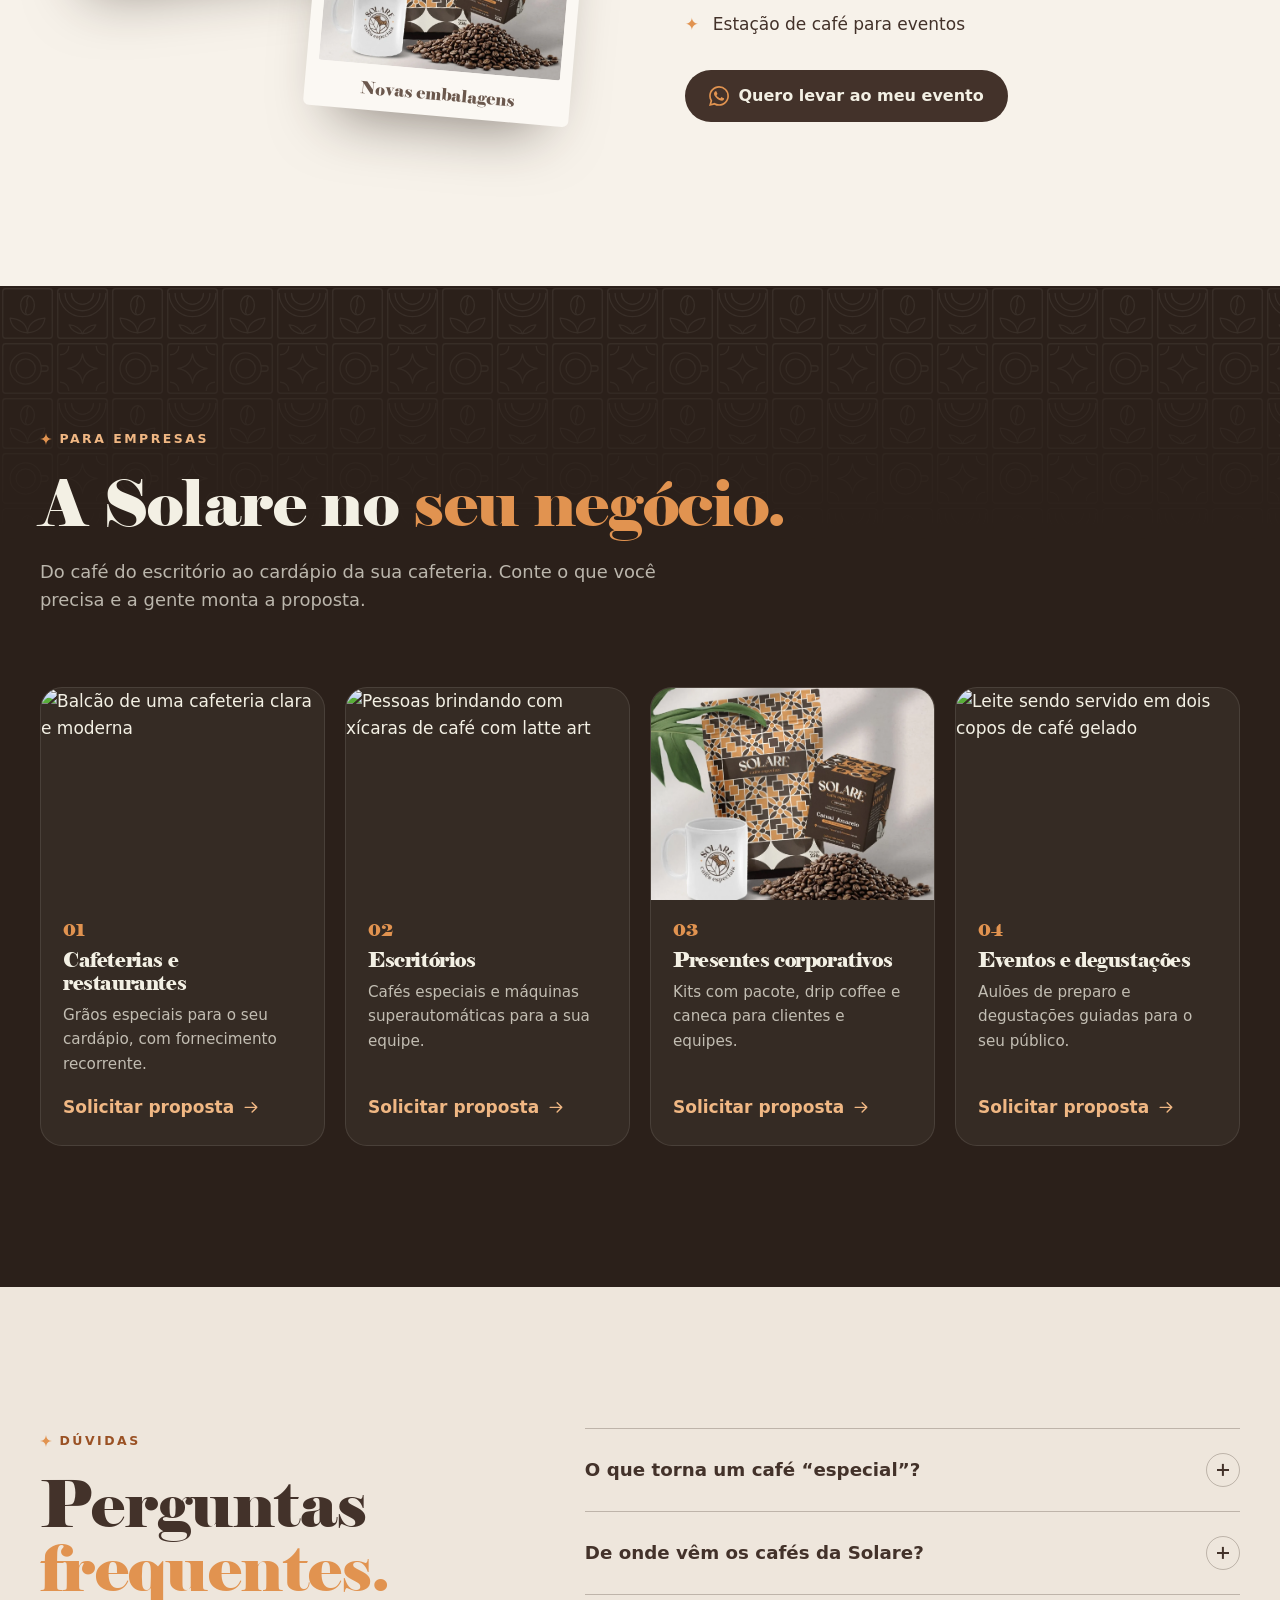
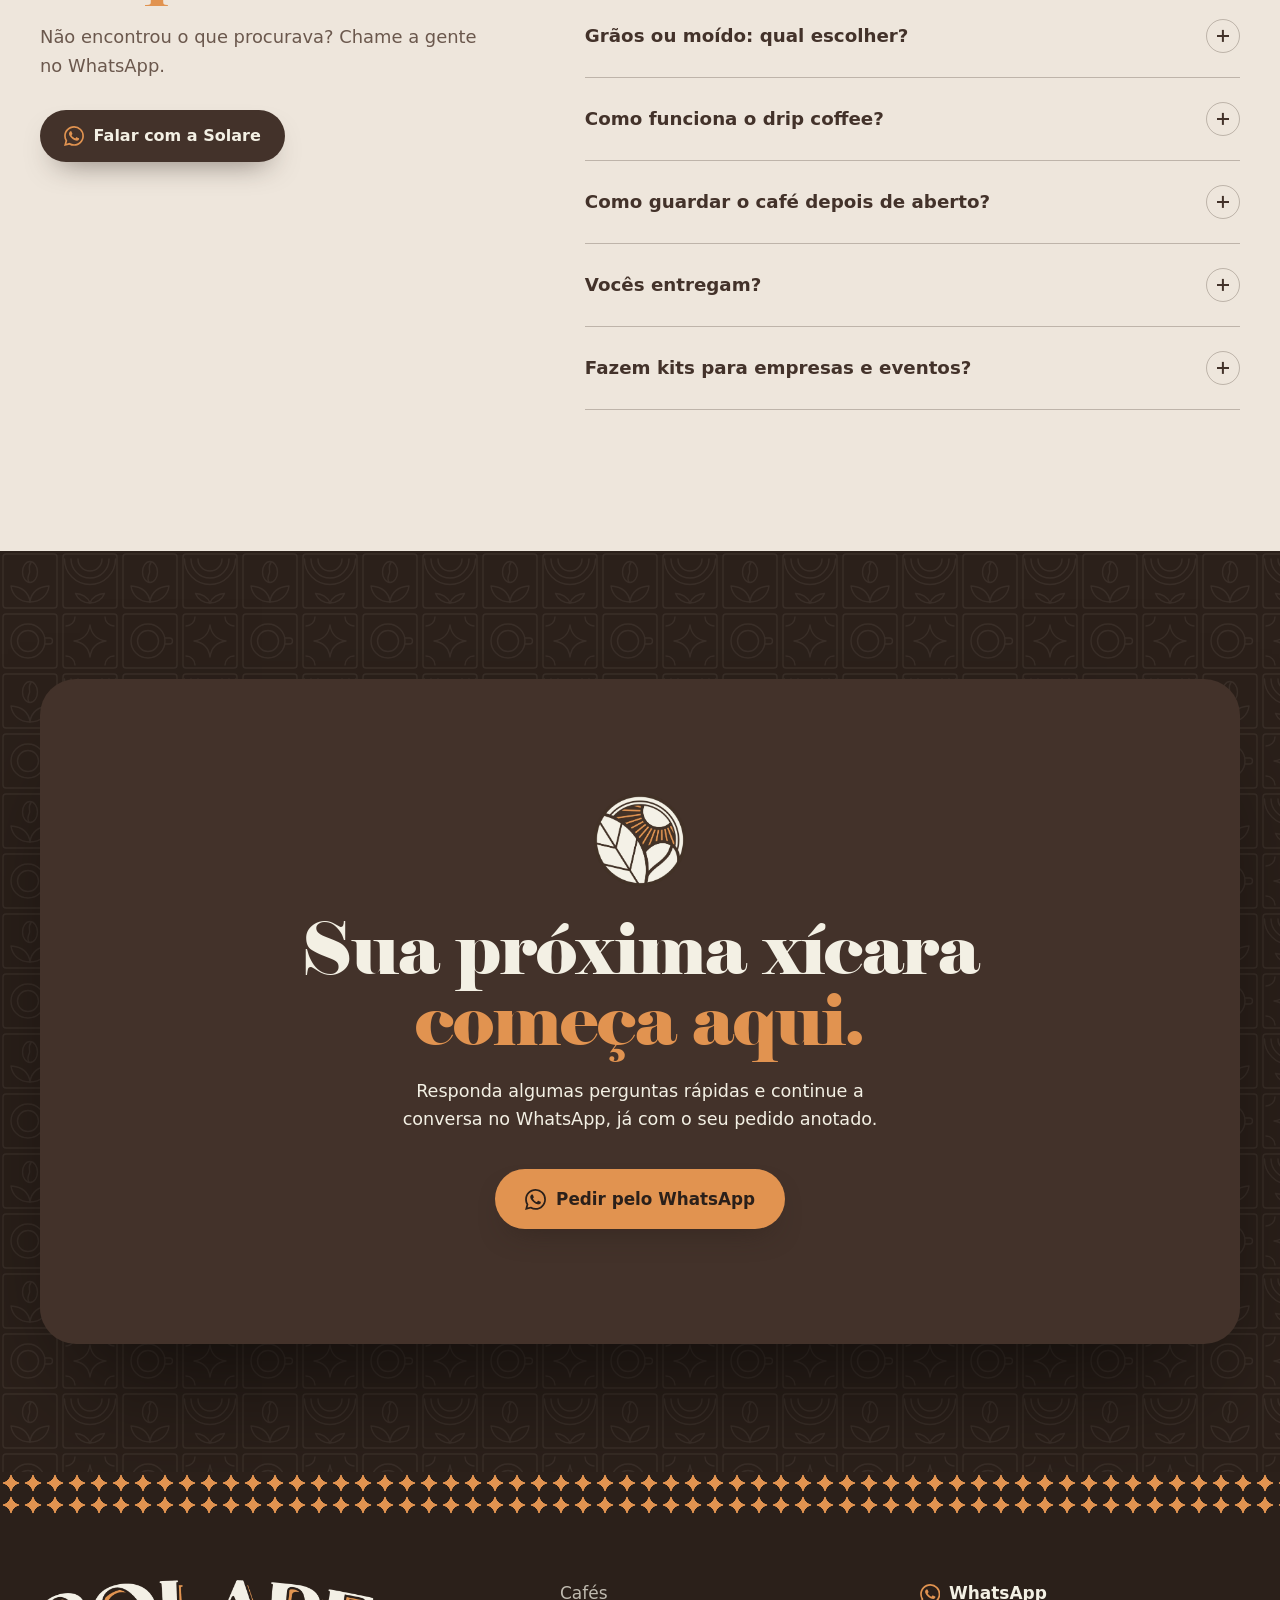
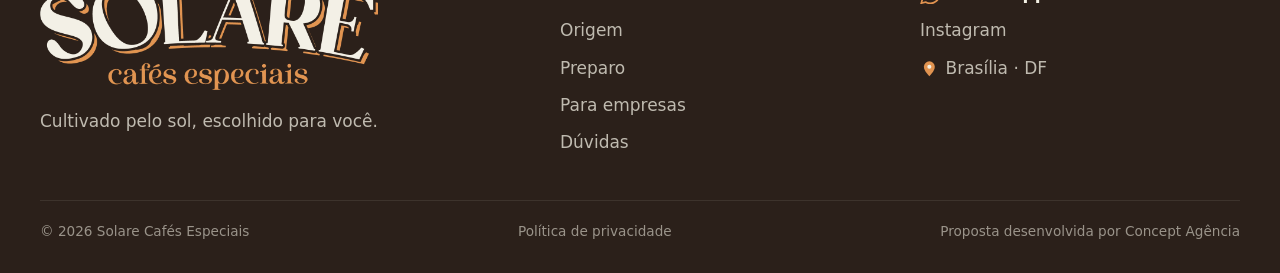
==== commit 9948beb5: "Embalagens sem dados fixos, textos do cliente, aba de espresso e assinatura em breve - Fotos das 5 l" ====
--- a/index.html
+++ b/index.html
@@ -16,7 +16,7 @@
   <link rel="preconnect" href="https://images.unsplash.com">
   <!-- Fontes da marca via Adobe Fonts (kit "Solare Cafés - site"): Sofia Pro + Abril Fatface no lugar da Elephant -->
   <link rel="stylesheet" href="https://use.typekit.net/byu8pit.css">
-  <link rel="stylesheet" href="assets/css/style.css?v=20261123-8">
+  <link rel="stylesheet" href="assets/css/style.css?v=20261127-5">
 </head>
 <body>
 
@@ -83,7 +83,7 @@
         <span class="line"><span data-in>que nasce</span></span>
         <span class="line"><span data-in><em>do sol.</em></span></span>
       </h1>
-      <p class="hero__lead" data-in>Cafés especiais de todo o Brasil, e da nossa produção própria aqui no DF, torrados para revelar doçura, corpo e notas de <b>chocolate</b>, <b>caramelo</b> e <b>melaço</b>.</p>
+      <p class="hero__lead" data-in>Cafés especiais de todo o Brasil e da nossa produção própria em Brasília, <b>escolhidos a dedo</b> e torrados com um <b>perfil único para cada café</b>.</p>
       <div class="hero__actions" data-in>
         <button type="button" class="btn btn--wa btn--lg magnetic" data-contact data-origem="hero"><svg><use href="#i-wa"/></svg> Pedir pelo WhatsApp</button>
         <a href="#cafes" class="btn btn--ghost btn--lg">Conhecer os cafés <svg><use href="#i-arrow"/></svg></a>
@@ -138,19 +138,20 @@
         <img src="assets/img/solare-emblema.webp" alt="Símbolo da Solare: folha, grão e sol dentro de um círculo" width="567" height="567">
       </div>
       <ul class="emblem__keys">
-        <li style="--d:.1s"><b>Folha</b> a planta e quem cuida dela</li>
-        <li style="--d:.25s"><b>Sol</b> a luz que amadurece e seca cada fruto</li>
-        <li style="--d:.4s"><b>Grão</b> o café que chega à sua mesa</li>
+        <li style="--d:.1s"><b>Sol</b> nasce no alto, abrindo raios de luz: manhã que chega</li>
+        <li style="--d:.25s"><b>Folha</b> a planta se nutre da luz e produz o fruto</li>
+        <li style="--d:.4s"><b>Grão</b> nobre e seleto fruto, base do célebre café de cada dia</li>
+        <li style="--d:.55s"><b>Juntos</b> dentro do círculo, como num vitral, a luz desce, o cafeeiro produz o fruto, que se transforma em grão. É o ciclo completo do café.</li>
       </ul>
     </div>
 
     <div class="about__copy">
       <p class="eyebrow reveal"><svg><use href="#i-star"/></svg> A Solare</p>
-      <p class="manifesto" data-words data-accent="origem,cuidado,luz">A Solare nasceu em Brasília para aproximar quem ama café de grãos com origem, cuidado e personalidade. Cada café é escolhido pela xícara que entrega: doce, equilibrada e cheia de luz.</p>
+      <p class="manifesto" data-words data-accent="origem,cuidado,luz">A Solare nasceu em Brasília para aproximar quem aprecia café de grãos com origem, cuidado e personalidade. Cada café é escolhido pela xícara que entrega: doce, equilibrada e cheia de luz.</p>
       <dl class="stats">
         <div class="reveal" style="--d:.05s"><dt><span data-count="5">0</span></dt><dd>linhas, cada uma com um perfil sensorial</dd></div>
         <div class="reveal" style="--d:.15s"><dt><span data-count="5">0</span></dt><dd>regiões do Brasil de onde vêm os nossos cafés</dd></div>
-        <div class="reveal" style="--d:.25s"><dt>DF</dt><dd>produção própria, aqui no Distrito Federal</dd></div>
+        <div class="reveal" style="--d:.25s"><dt>DF</dt><dd>produção própria, aqui em Brasília</dd></div>
         <div class="reveal" style="--d:.35s"><dt><span data-count="3">0</span></dt><dd>formatos: em grãos, moído ou drip coffee</dd></div>
       </dl>
     </div>
@@ -374,6 +375,45 @@
           <div class="shop__foot">
             <button type="button" class="btn btn--cream magnetic" data-contact data-origem="cafes-kit" data-product="Kit presente com caneca"><svg><use href="#i-wa"/></svg> Quero montar um kit</button>
           </div>
+        </div>
+      </div>
+    </div>
+  </div>
+</section>
+
+<!-- ============ ASSINATURA (em breve) ============
+     Serviço previsto para janeiro. Para tirar do ar, apague esta seção inteira. -->
+<section class="sub" id="assinatura" aria-labelledby="sub-title">
+  <div class="wrap">
+    <div class="sub__card">
+      <div class="sub__tiles" aria-hidden="true"></div>
+      <div class="sub__copy">
+        <p class="sub__soon reveal"><span class="sub__dot" aria-hidden="true"></span> Em breve</p>
+        <h2 id="sub-title" class="reveal">Assinatura de <em>cafés especiais.</em></h2>
+        <p class="sub__lead reveal">Estamos preparando um jeito novo de ter a Solare sempre por perto: cafés especiais escolhidos a dedo pelo nosso Mestre de Torras, entregues na sua casa, sem precisar pedir de novo.</p>
+        <ul class="ticks sub__ticks reveal">
+          <li>Cafés de diferentes regiões do Brasil</li>
+          <li>Curadoria do nosso Mestre de Torras</li>
+          <li>Entrega na sua casa</li>
+        </ul>
+        <div class="sub__cta reveal">
+          <button type="button" class="btn btn--lg sub__btn magnetic" data-contact data-origem="assinatura" data-preset='{"perfil":"Mim e minha casa","interesse":["Assinatura de cafés especiais"]}'><svg><use href="#i-wa"/></svg> Entrar na lista de espera</button>
+          <p class="sub__note">Seja dos primeiros a saber quando a assinatura chegar.</p>
+        </div>
+      </div>
+      <div class="sub__art reveal" aria-hidden="true">
+        <div class="sub__sun"></div>
+        <svg class="sub__rays" viewBox="-300 -300 600 600" data-rays="48" data-r1="214" data-r2="270"></svg>
+        <div class="sub__fan">
+          <img src="assets/img/cafes/assinatura-surpresa-400.webp" alt="" width="400" height="499" loading="lazy" style="--i:-2">
+          <img src="assets/img/cafes/assinatura-surpresa-400.webp" alt="" width="400" height="499" loading="lazy" style="--i:2">
+          <img src="assets/img/cafes/assinatura-surpresa-400.webp" alt="" width="400" height="499" loading="lazy" style="--i:-1">
+          <img src="assets/img/cafes/assinatura-surpresa-400.webp" alt="" width="400" height="499" loading="lazy" style="--i:1">
+          <img class="sub__front" src="assets/img/cafes/assinatura-surpresa-400.webp" alt="" width="400" height="499" loading="lazy" style="--i:0">
+        </div>
+        <div class="sub__seal">
+          <svg viewBox="0 0 200 200"><path id="sub-seal-path" d="M100 100m-76 0a76 76 0 1 1 152 0a76 76 0 1 1-152 0" fill="none"/><text><textPath href="#sub-seal-path" textLength="474" lengthAdjust="spacing">ASSINATURA SOLARE ✦ EM BREVE ✦</textPath></text></svg>
+          <svg class="sub__seal-star"><use href="#i-star"/></svg>
         </div>
       </div>
     </div>
@@ -442,7 +482,7 @@
         <div class="step__img"><img src="https://images.unsplash.com/photo-1607681034540-2c46cc71896d?auto=format&fit=crop&w=800&q=78" alt="Grãos de café recém-torrados sendo mexidos no torrador" loading="lazy"></div>
         <span class="step__n">03</span>
         <h3>Torra</h3>
-        <p>Cada café ganha um perfil de torra pensado para ele, que valoriza as notas da sua linha.</p>
+        <p>Nosso Mestre de Torras desenvolve um perfil de torra para cada café, valorizando suas qualidades, que variam muito conforme o processamento, a altitude, a variedade e outros fatores. Cada café é enaltecido na sua torra!</p>
       </li>
       <li class="step">
         <div class="step__img"><img src="https://images.unsplash.com/photo-1559496417-e7f25cb247f3?auto=format&fit=crop&w=800&q=78" alt="Copo de café sobre mesa clara com sombra de folhas" loading="lazy"></div>
@@ -469,6 +509,7 @@
         <button role="tab" aria-selected="true" data-method="coado">Coado</button>
         <button role="tab" aria-selected="false" data-method="prensa">Prensa francesa</button>
         <button role="tab" aria-selected="false" data-method="moka">Moka</button>
+        <button role="tab" aria-selected="false" data-method="espresso">Espresso</button>
         <button role="tab" aria-selected="false" data-method="drip">Drip coffee</button>
         <i class="brewer__ink" aria-hidden="true"></i>
       </div>
@@ -478,16 +519,17 @@
           <img data-method-img="coado" class="is-on" src="https://images.unsplash.com/photo-1759259639356-7c6e74eed1ec?auto=format&fit=crop&w=1000&q=78" alt="Água quente sendo despejada sobre o café em um coador V60" loading="lazy">
           <img data-method-img="prensa" src="https://images.unsplash.com/photo-1764088356864-6b8b717d6f88?auto=format&fit=crop&w=1000&q=78" alt="Café sendo servido de uma prensa francesa" loading="lazy">
           <img data-method-img="moka" src="https://images.unsplash.com/photo-1742466851711-24e957c6f2a8?auto=format&fit=crop&w=1000&q=78" alt="Cafeteira moka e xícara de café em um dia de sol" loading="lazy">
+          <img data-method-img="espresso" src="https://images.unsplash.com/photo-1558416165-5fb04b79b0e7?auto=format&fit=crop&w=1000&q=78" alt="Dois espressos sendo extraídos na máquina, em copos de vidro com crema dourada" loading="lazy">
           <img data-method-img="drip" src="assets/img/cafes/drip-coffee.webp" srcset="assets/img/cafes/drip-coffee-760.webp 760w, assets/img/cafes/drip-coffee.webp 1400w" sizes="(max-width: 960px) 100vw, 640px" alt="Caixa de Drip Coffee Solare" loading="lazy">
-          <span class="brewer__badge" data-field="sugestao">Sugestão: Lumiar</span>
+          <span class="brewer__badge" data-field="sugestao">Sugestão: Linha Fiori</span>
         </div>
 
         <div class="brewer__panel" role="tabpanel">
           <div class="recipe">
             <div><span>Proporção</span><b data-field="proporcao">1 : 15</b></div>
-            <div><span>Moagem</span><b data-field="moagem">Média-fina</b></div>
+            <div><span>Moagem</span><b data-field="moagem">Média-grossa</b></div>
             <div><span>Água</span><b data-field="agua">92–96 °C</b></div>
-            <div><span>Tempo</span><b data-field="tempo">2:30 a 3:00</b></div>
+            <div><span>Tempo</span><b data-field="tempo">2:30 a 3:30</b></div>
           </div>
 
           <div class="calc">
@@ -510,7 +552,7 @@
             </div>
             <div class="calc__out">
               <div><b data-out="cafe">20</b><span data-out-unit="cafe">g de café</span></div>
-              <div><b data-out="agua">300</b><span>ml de água</span></div>
+              <div><b data-out="agua">300</b><span data-out-unit="agua">ml de água</span></div>
             </div>
           </div>
 
@@ -606,7 +648,7 @@
     <div class="faq__list">
       <details class="qa reveal">
         <summary>O que torna um café “especial”?<i></i></summary>
-        <div class="qa__body"><p>É um café avaliado pela qualidade em todas as etapas, da lavoura à torra. Na xícara, isso aparece como doçura natural, acidez agradável e notas de sabor claras — sem o amargor do café comum. Muita gente passa a tomar sem açúcar.</p></div>
+        <div class="qa__body"><p>Um café especial começa muito antes da xícara. Nasce em terras altas, onde o sol amadurece cada grão sem pressa. É colhido no tempo certo, escolhido a dedo e tratado com cuidado. Na torra, revela aromas de fruta, flor, caramelo ou chocolate que já moravam nele. É especial porque guarda, em cada gole, a história de quem o cultivou.</p><p>Segundo a BSCA (Associação Brasileira de Cafés Especiais), são grãos isentos de impurezas e defeitos que possuem atributos sensoriais diferenciados, incluindo bebida limpa e doce, corpo e acidez equilibrados, que qualificam sua bebida acima dos 80 pontos na análise sensorial. Além disso, os cafés especiais devem ter rastreabilidade certificada e respeitar critérios de sustentabilidade ambiental, econômica e social em todas as etapas da produção.</p></div>
       </details>
       <details class="qa reveal">
         <summary>De onde vêm os cafés da Solare?<i></i></summary>
@@ -654,7 +696,7 @@
   <div class="wrap foot__in">
     <div class="foot__brand">
       <img src="assets/img/solare-wordmark-creme.webp" alt="Solare Cafés Especiais" width="1144" height="372">
-      <p>Cafés especiais de todo o Brasil, com a luz do sol em cada xícara.</p>
+      <p>Cultivado pelo sol, escolhido para você.</p>
     </div>
     <nav class="foot__nav" aria-label="Rodapé">
       <a href="#cafes">Cafés</a><a href="#origem">Origem</a><a href="#preparo">Preparo</a><a href="#negocios">Para empresas</a><a href="#duvidas">Dúvidas</a>
@@ -678,6 +720,6 @@
   <span class="fab__tip">Peça o seu café</span>
 </button>
 
-<script src="assets/js/main.js?v=20261123-8" defer></script>
+<script src="assets/js/main.js?v=20261127-4" defer></script>
 </body>
 </html>
--- a/assets/css/style.css
+++ b/assets/css/style.css
@@ -694,6 +694,7 @@
 .qa[open] summary i::after { transform: rotate(0); }
 .qa__body { overflow: hidden; }
 .qa__body p { padding: 0 60px 26px 0; color: var(--ink-soft); max-width: 64ch; }
+.qa__body p:not(:last-child) { padding-bottom: 14px; }
 
 /* ---------- CTA final ---------- */
 .final { position: relative; padding: clamp(80px, 10vw, 140px) 0; background: var(--cafe-900); overflow: hidden; }
@@ -708,10 +709,81 @@
 .final .btn--wa svg { fill: var(--cafe-900); }
 .final .btn--wa:hover { background: var(--caramelo-300); }
 
+/* ---------- Assinatura (em breve) ---------- */
+.sub { padding: 0 0 var(--sec); }
+.sub__card {
+  position: relative; isolation: isolate; overflow: hidden;
+  display: grid; grid-template-columns: 1.05fr .95fr; align-items: center; gap: clamp(28px, 4vw, 64px);
+  padding: clamp(48px, 6vw, 88px) clamp(24px, 5vw, 76px);
+  border-radius: 36px; color: var(--creme);
+  background: radial-gradient(circle at 76% 50%, rgba(225, 147, 80, .30), transparent 52%), var(--cafe-900);
+  box-shadow: 0 60px 120px -40px rgba(43, 32, 26, .65);
+}
+.sub__tiles {
+  position: absolute; inset: 0; z-index: -1; background-color: rgba(243, 240, 228, .07);
+  -webkit-mask: url("../img/azulejo-linha.svg") 0 0 / 110px, linear-gradient(to right, transparent 25%, #000 80%); -webkit-mask-composite: source-in;
+  mask: url("../img/azulejo-linha.svg") 0 0 / 110px, linear-gradient(to right, transparent 25%, #000 80%); mask-composite: intersect;
+}
+.sub__soon {
+  display: inline-flex; align-items: center; gap: .7em; padding: .62em 1.1em; border-radius: 999px;
+  border: 1px solid rgba(240, 183, 131, .45); color: var(--caramelo-300);
+  font: 600 .78rem/1 var(--ff-sans); text-transform: uppercase; letter-spacing: .2em;
+}
+.sub__dot { position: relative; width: 8px; height: 8px; border-radius: 50%; background: var(--caramelo); }
+.sub__dot::after { content: ""; position: absolute; inset: 0; border-radius: 50%; background: var(--caramelo); animation: sub-pulse 2.2s var(--ease-out) infinite; }
+@keyframes sub-pulse { from { transform: scale(1); opacity: .8; } to { transform: scale(3.2); opacity: 0; } }
+.sub h2 { margin-top: 22px; color: var(--creme); }
+.sub__lead { margin-top: 22px; max-width: 46ch; font-size: 1.1rem; color: rgba(243, 240, 228, .78); }
+.sub__ticks { margin: 26px 0 34px; }
+.sub__ticks li { color: var(--creme); }
+.sub__btn { background: var(--caramelo); color: var(--cafe-900); box-shadow: 0 18px 36px -18px rgba(225, 147, 80, .7); }
+.sub__btn svg { fill: var(--cafe-900); }
+.sub__btn:hover { background: var(--caramelo-300); }
+.sub__note { margin-top: 14px; font-size: .9rem; color: rgba(243, 240, 228, .58); }
+
+.sub__art { position: relative; width: 100%; max-width: 540px; aspect-ratio: 1; justify-self: center; }
+.sub__sun {
+  position: absolute; left: 50%; top: 44%; width: 60%; aspect-ratio: 1; translate: -50% -50%; border-radius: 50%;
+  background: radial-gradient(circle at 38% 32%, #F6C08C 0%, #E8A262 38%, #DC8A45 72%, #C9773A 100%);
+  box-shadow: 0 0 0 14px rgba(225, 147, 80, .1), 0 0 0 30px rgba(225, 147, 80, .05), 0 0 120px 20px rgba(225, 147, 80, .35);
+}
+.sub__rays { position: absolute; left: 50%; top: 44%; width: 94%; translate: -50% -50%; stroke: var(--caramelo); stroke-width: 5; stroke-linecap: round; opacity: .85; animation: spin 90s linear infinite; }
+.sub__fan { position: absolute; inset: 0; }
+.sub__fan img {
+  position: absolute; left: 50%; bottom: 4%; width: 37%;
+  translate: calc(-50% + var(--i) * 34%) calc(var(--i) * var(--i) * 3.5%);
+  rotate: calc(var(--i) * 9deg); transform-origin: 50% 90%;
+  filter: drop-shadow(0 0 1.5px rgba(240, 183, 131, .4)) drop-shadow(0 26px 24px rgba(0, 0, 0, .55));
+  transition: translate 1.1s var(--ease-out), rotate 1.1s var(--ease-out), scale .6s var(--ease-out);
+  transition-delay: calc(.15s + (2 - var(--i) * var(--i) / 2) * .06s);
+}
+.sub__fan .sub__front { width: 42%; bottom: 2%; }
+.sub__art:not(.is-in) .sub__fan img { translate: -50% 6%; rotate: 0deg; }
+.sub__card:hover .sub__fan img { translate: calc(-50% + var(--i) * 40%) calc(var(--i) * var(--i) * 4.5%); rotate: calc(var(--i) * 12deg); }
+.sub__fan img:hover { scale: 1.05; }
+.sub__seal { position: absolute; right: 0; top: 2%; width: 27%; aspect-ratio: 1; display: grid; place-items: center; border-radius: 50%; background: var(--creme); color: var(--cafe); box-shadow: 0 20px 40px -18px rgba(0, 0, 0, .6); rotate: 12deg; }
+.sub__seal > svg:first-child { position: absolute; inset: 6%; width: 88%; height: 88%; animation: spin 26s linear infinite; }
+.sub__seal text { font: 700 15px var(--ff-sans); fill: currentColor; letter-spacing: .02em; }
+.sub__seal-star { width: 26%; height: 26%; fill: var(--caramelo); }
+
+@media (max-width: 960px) {
+  .sub__card { grid-template-columns: 1fr; text-align: left; }
+  .sub__art { order: -1; max-width: 440px; }
+}
+@media (max-width: 640px) {
+  .sub__card { border-radius: 28px; padding: 36px 22px 40px; }
+  .sub__btn { width: 100%; }
+  .sub__seal text { font-size: 16px; }
+}
+@media (prefers-reduced-motion: reduce) {
+  .sub__dot::after, .sub__rays, .sub__seal > svg:first-child { animation: none; }
+}
+
 /* ---------- Rodapé ---------- */
 .foot { background: var(--cafe-900); color: rgba(243, 240, 228, .74); }
 .foot__in { display: grid; grid-template-columns: 1.5fr 1fr 1fr; gap: 40px; padding: 64px 0 44px; }
-.foot__brand img { width: 210px; }
+.foot__brand { width: fit-content; max-width: 100%; }
+.foot__brand img { width: 0; min-width: 100%; } /* acompanha a largura da frase abaixo */
 .foot__brand p { margin-top: 18px; max-width: 34ch; }
 .foot__nav, .foot__contact { display: flex; flex-direction: column; gap: 10px; align-items: flex-start; }
 .foot__nav a, .foot__contact a { transition: color .3s; }
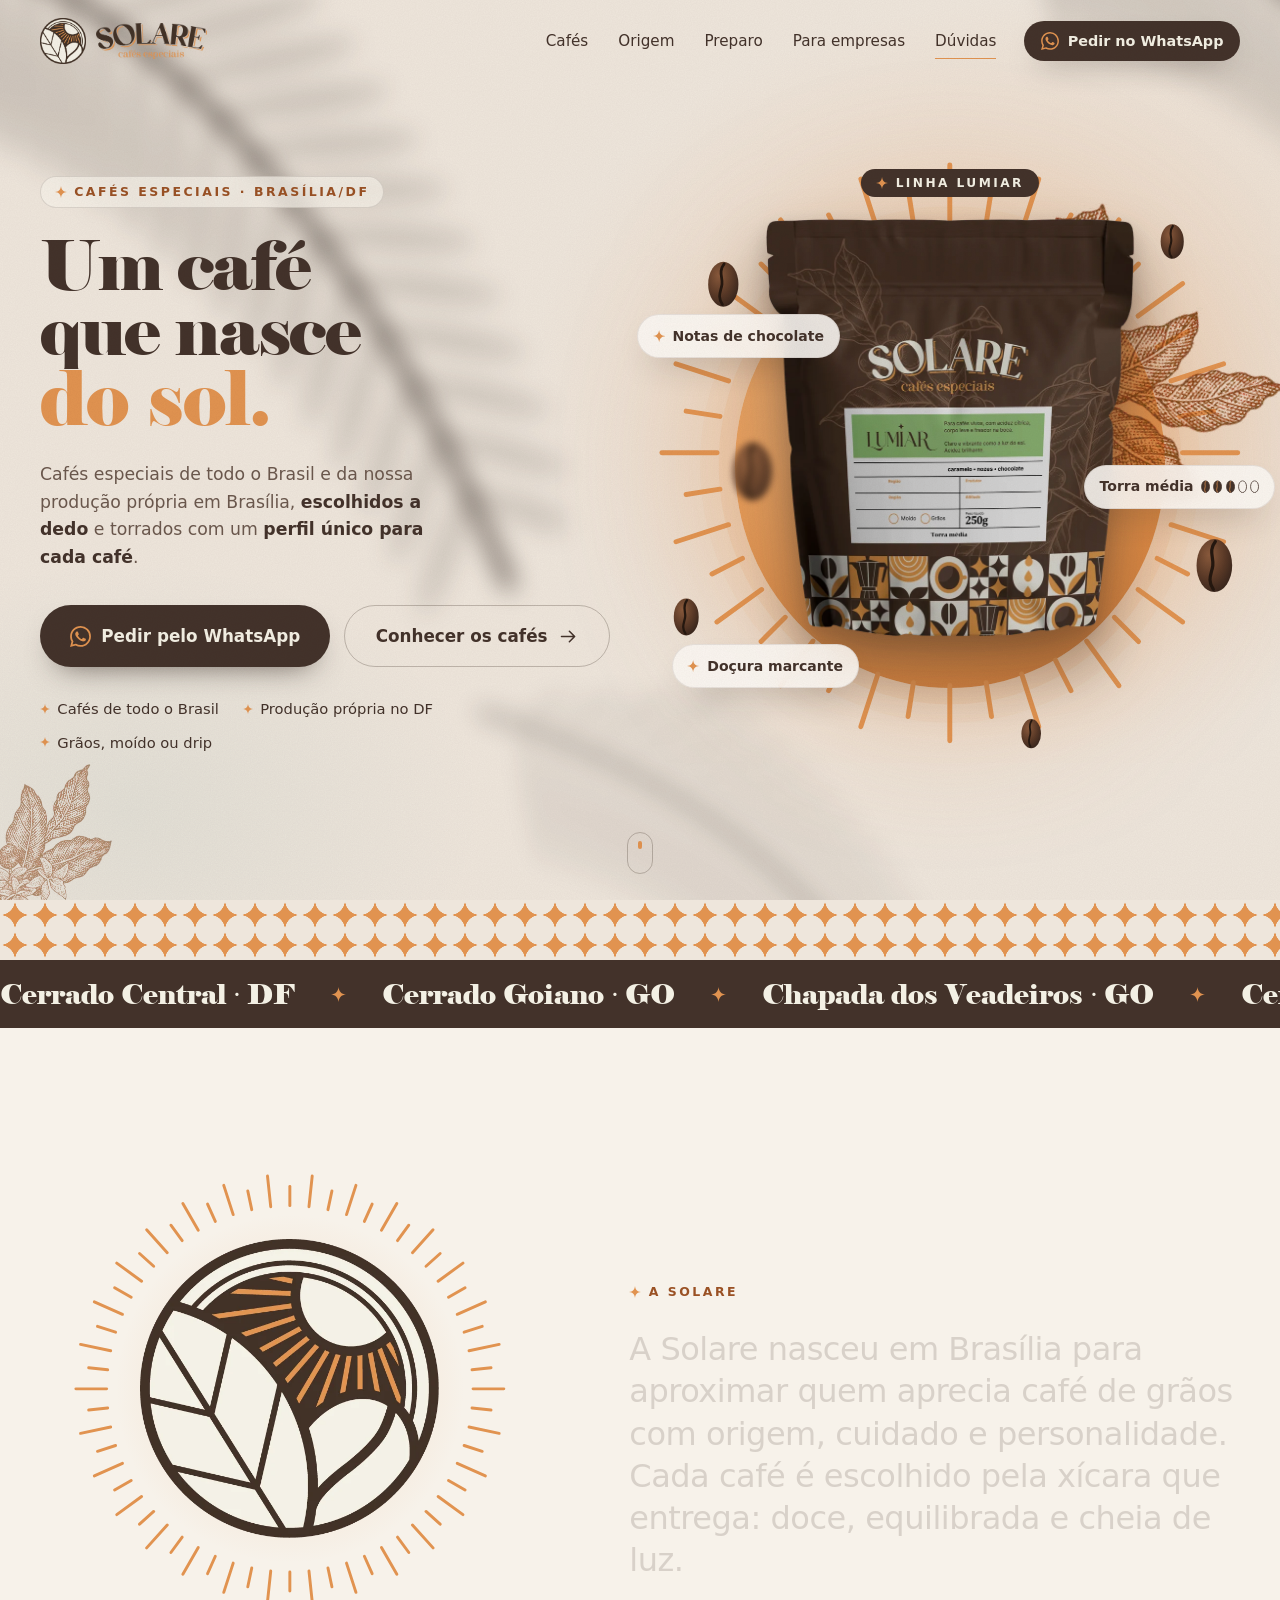
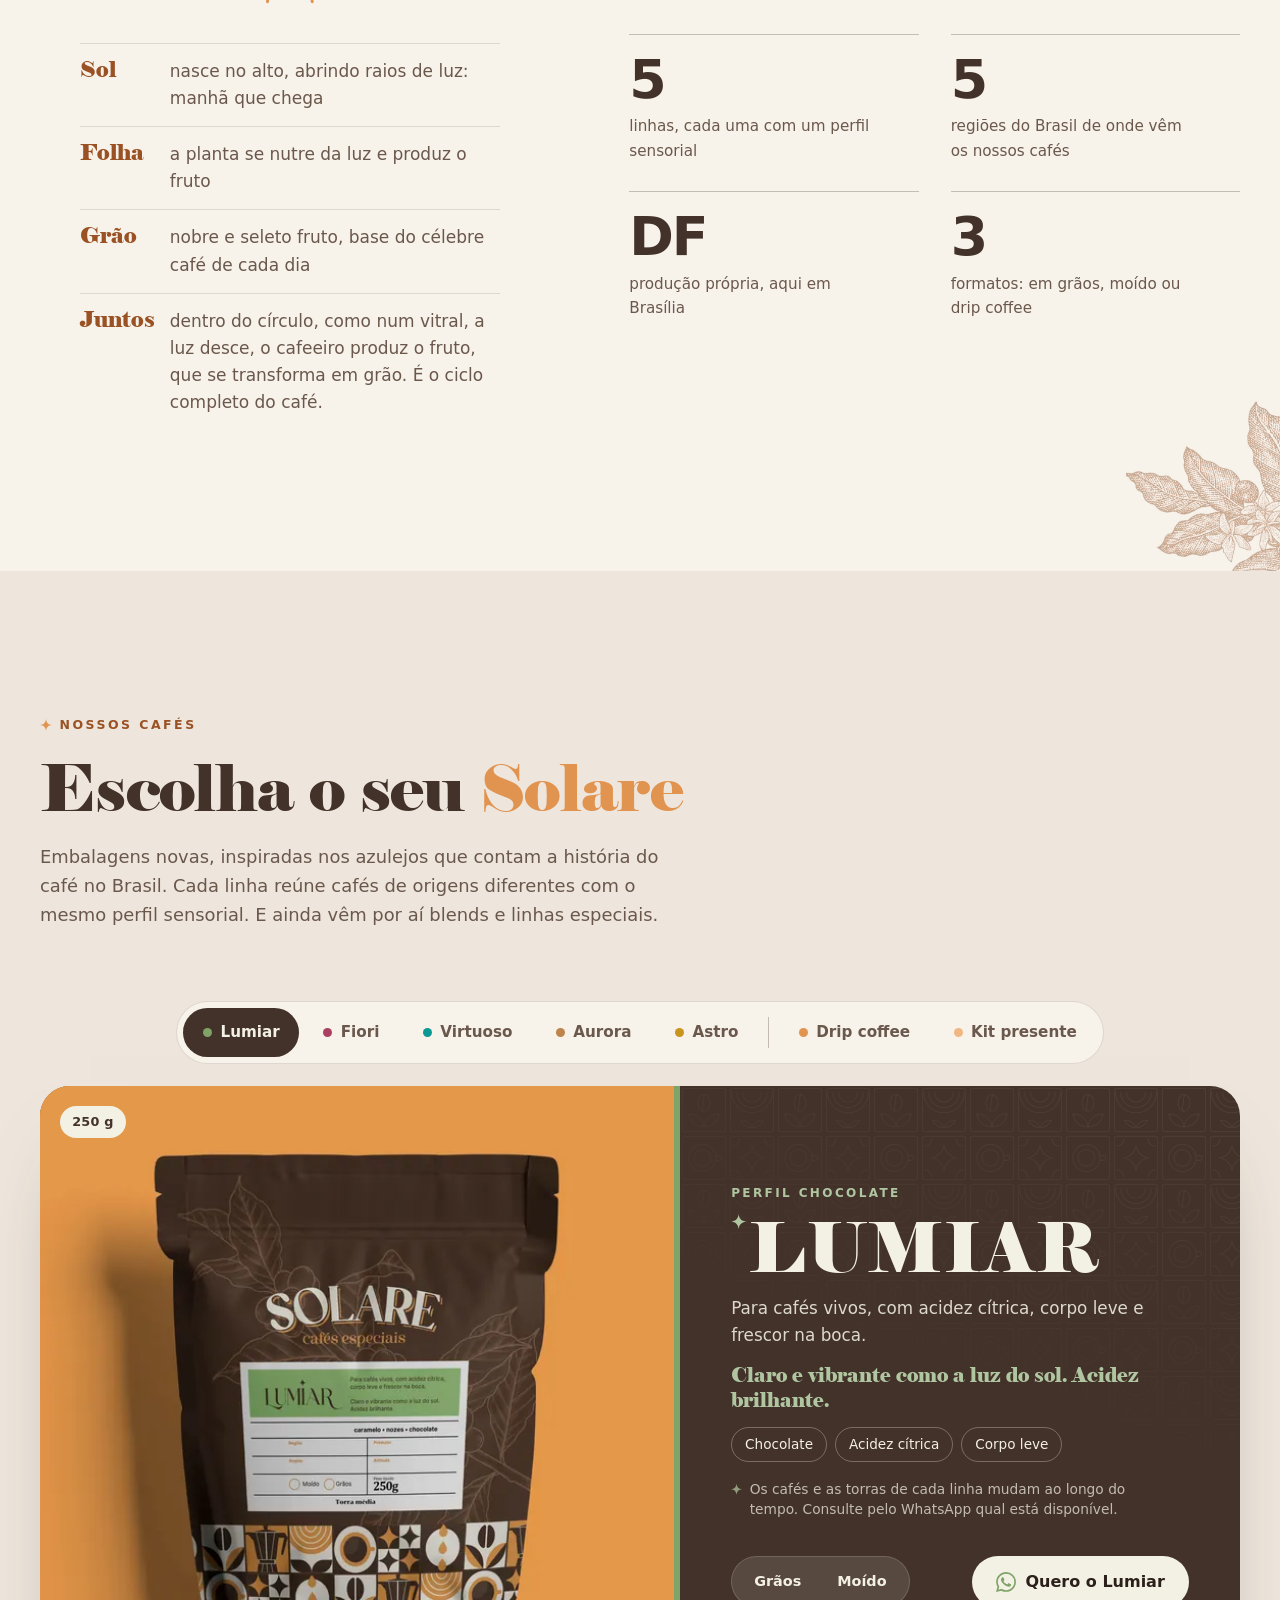
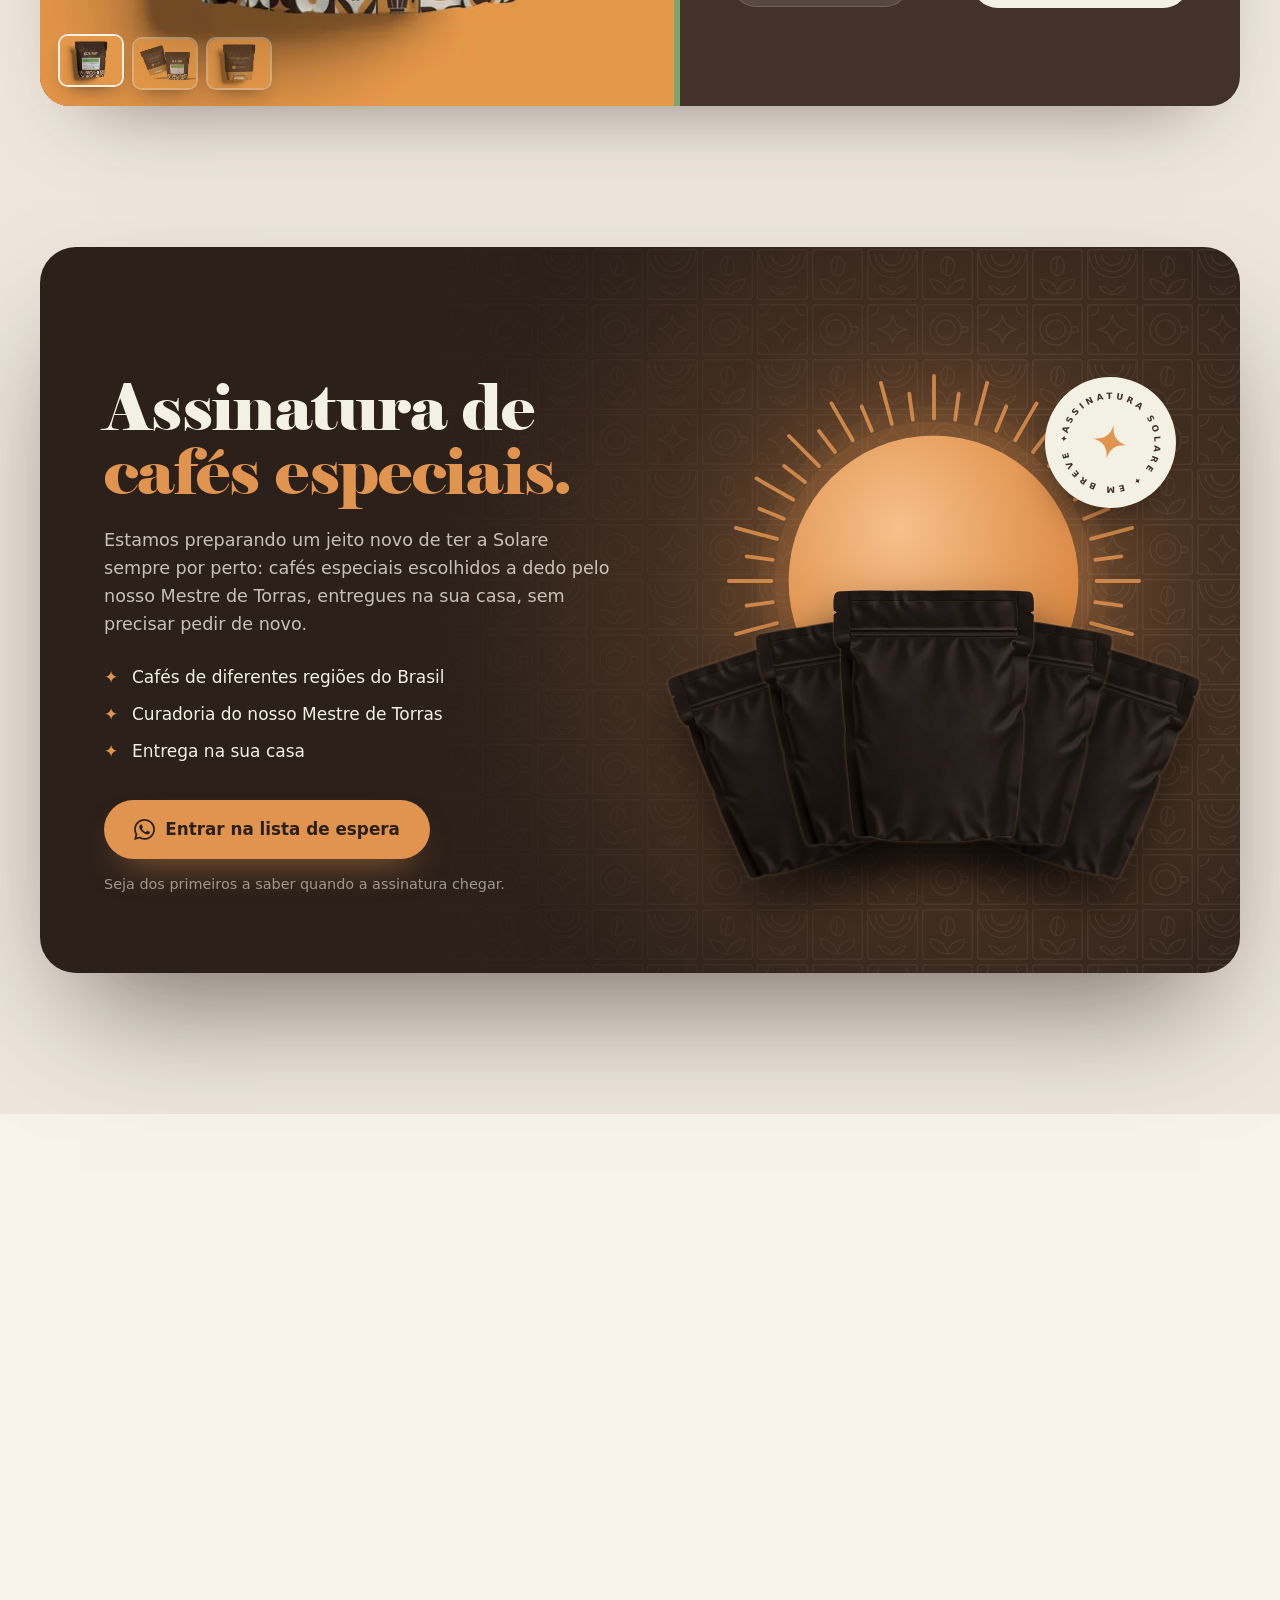
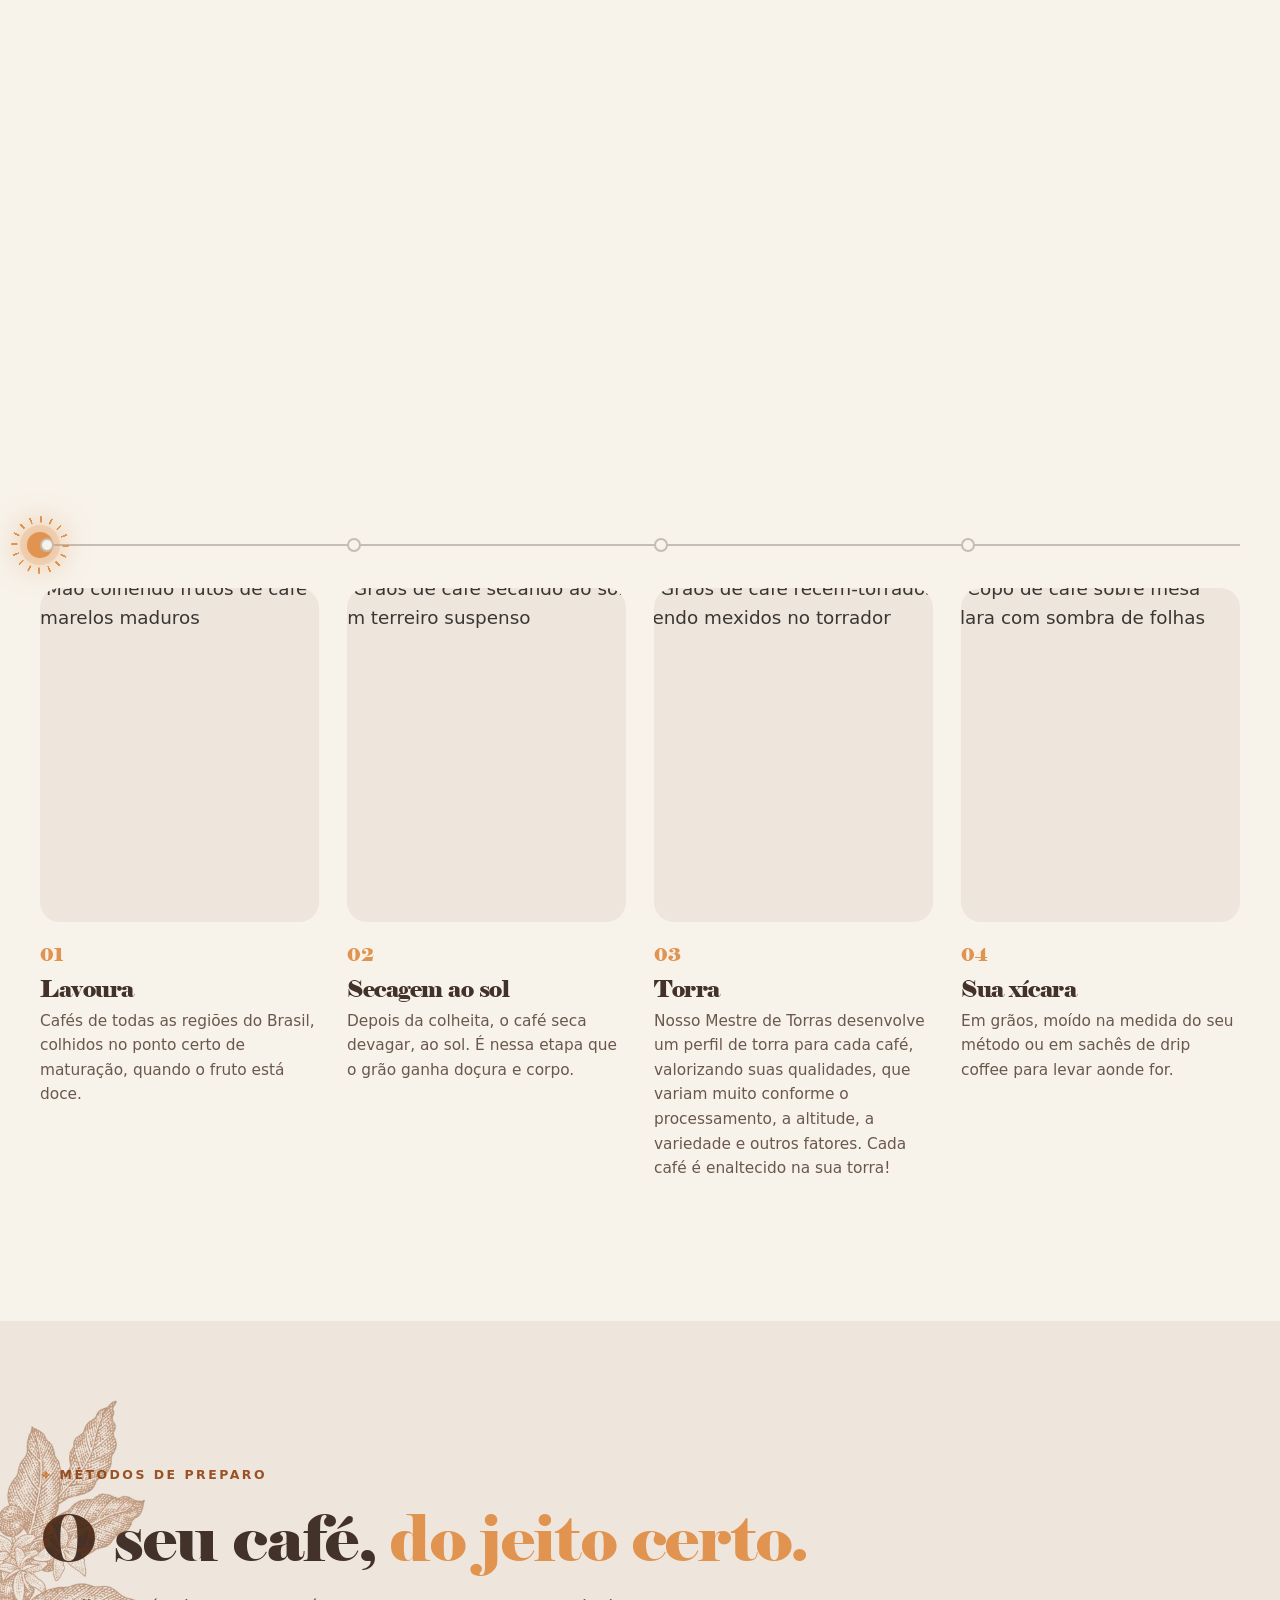
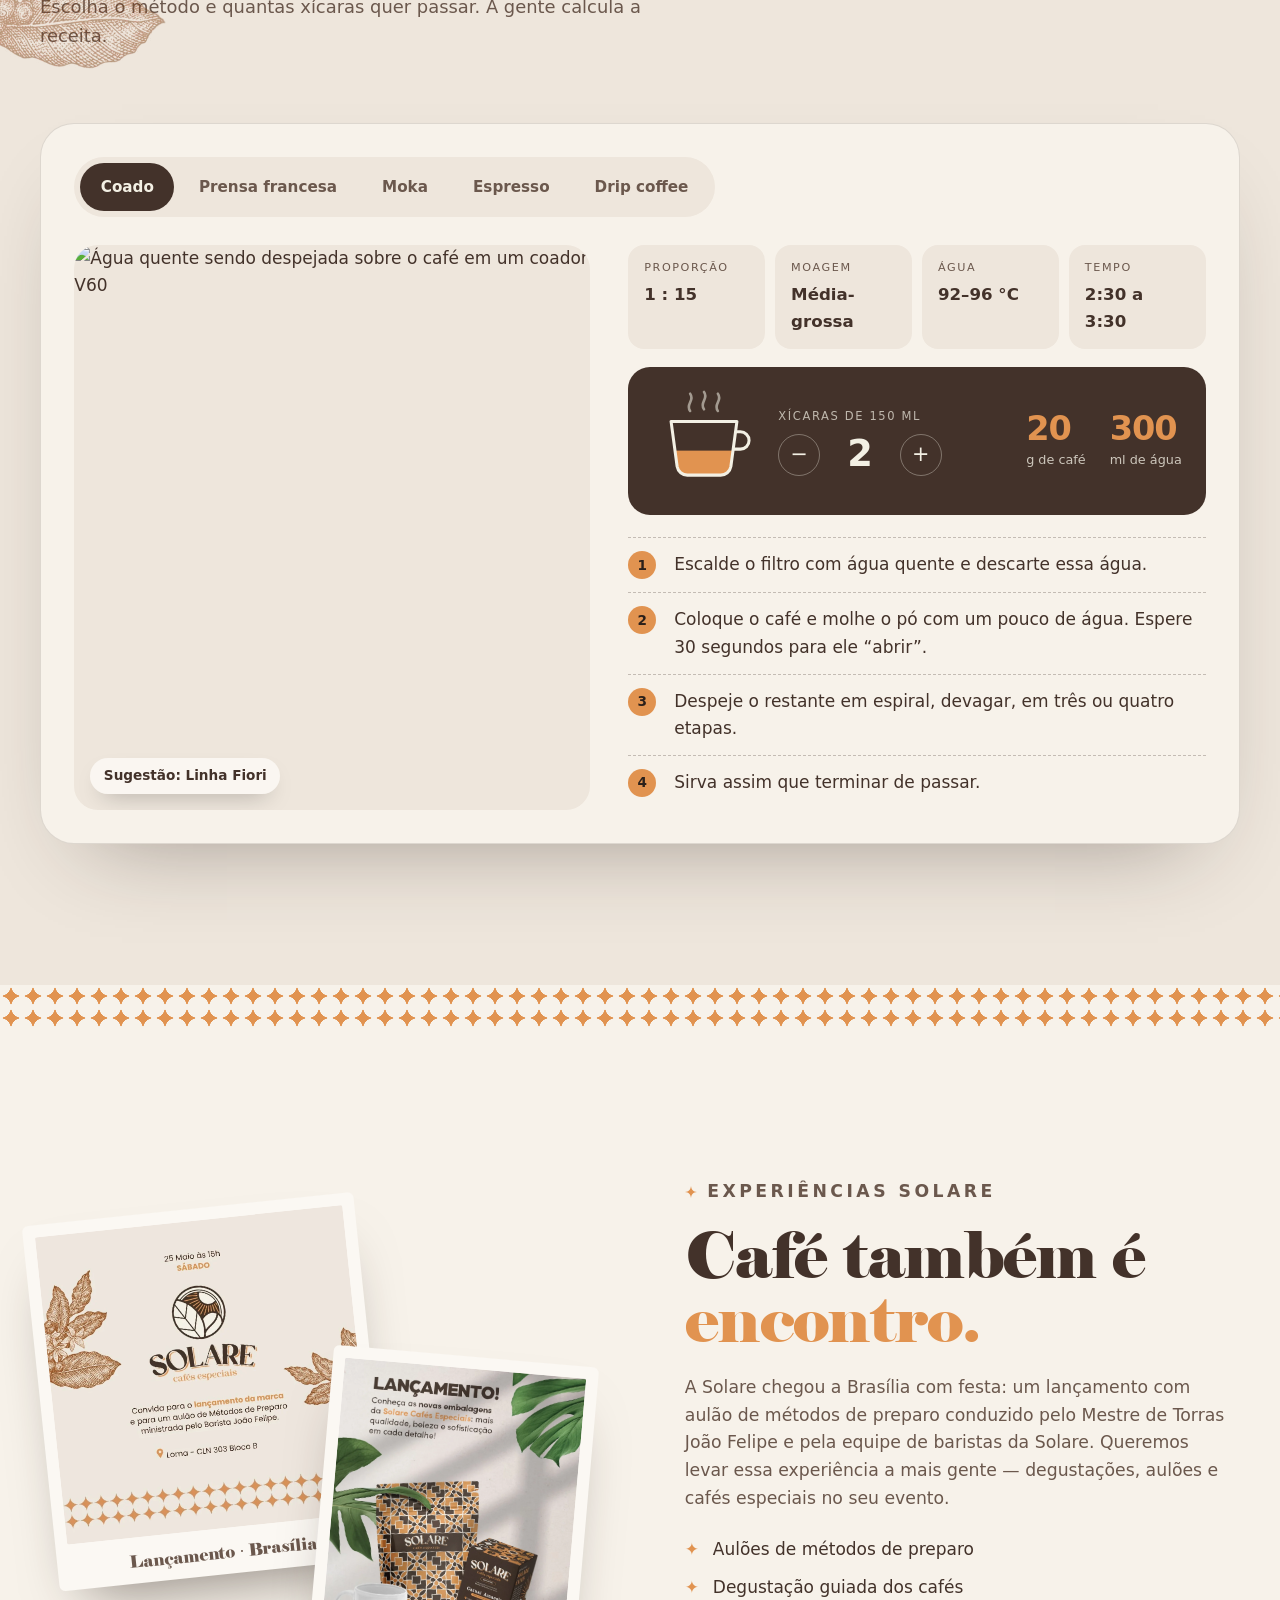
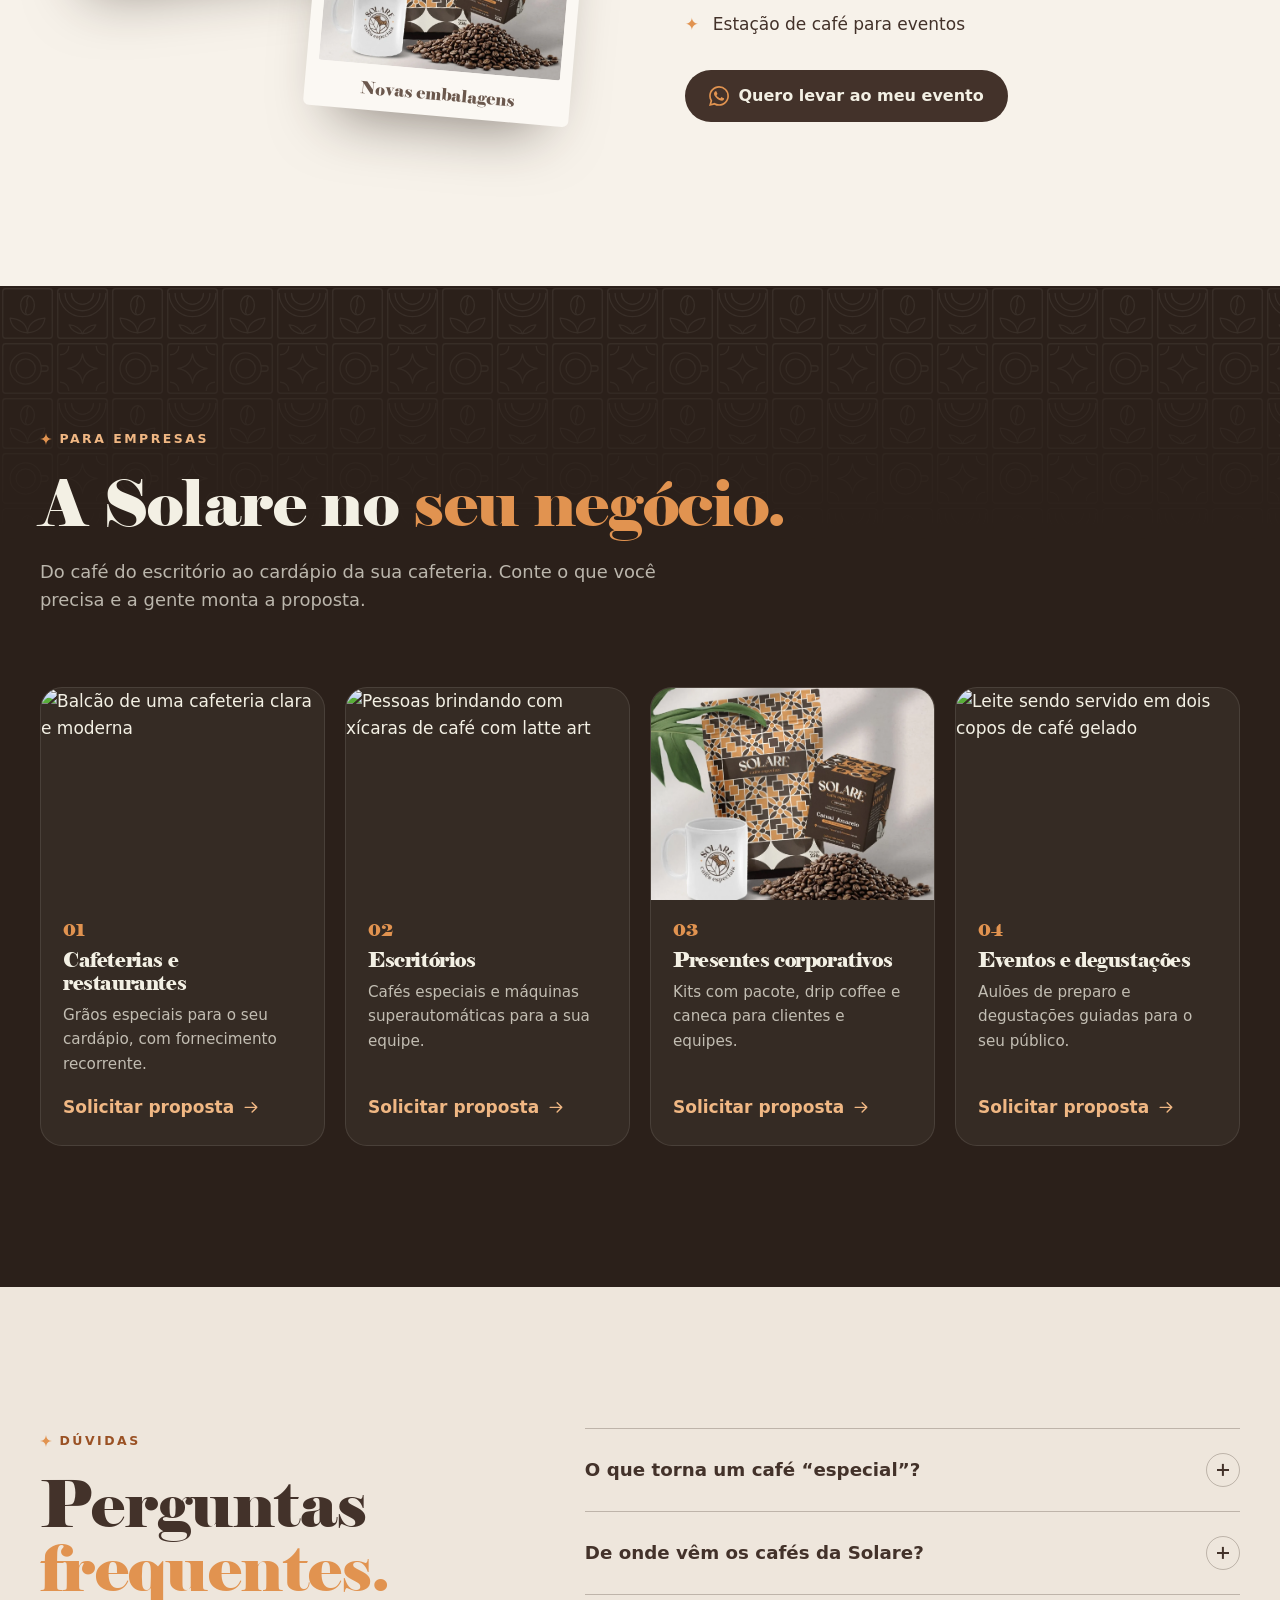
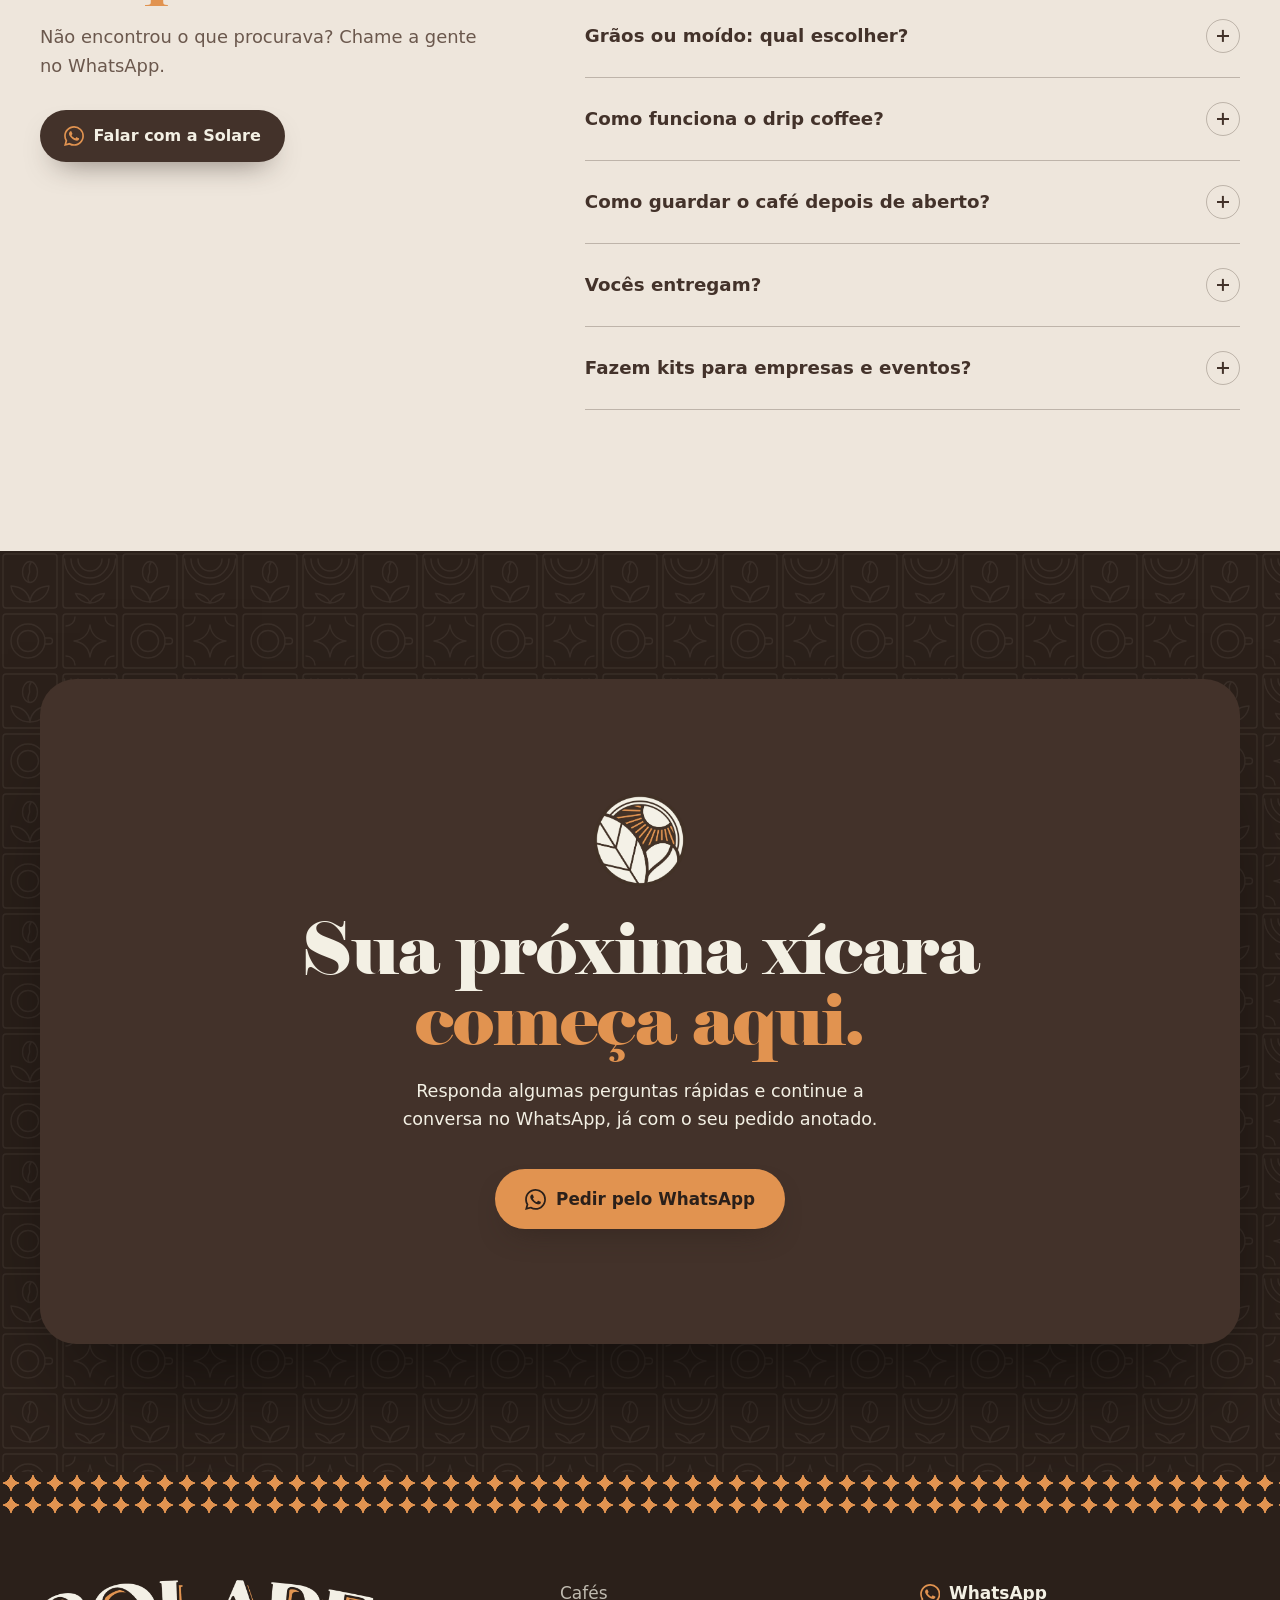
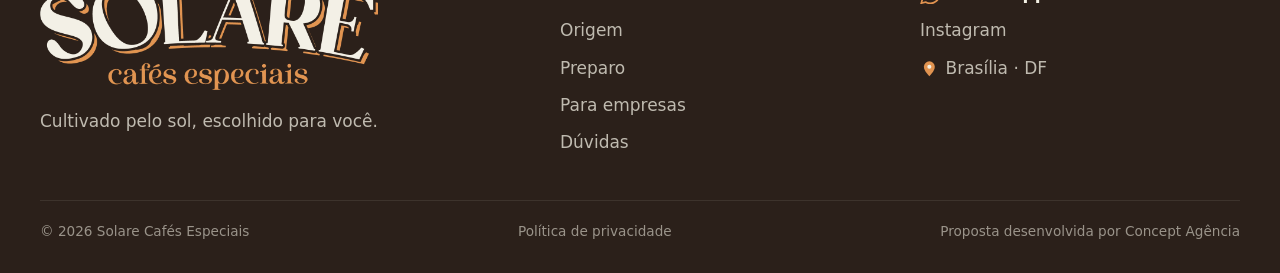
==== commit 0388f5ca: "Ilustração do Plano Piloto no lugar do Congresso e card "Você sabia?" em caramelo - Cartão "Produção" ====
--- a/index.html
+++ b/index.html
@@ -16,7 +16,7 @@
   <link rel="preconnect" href="https://images.unsplash.com">
   <!-- Fontes da marca via Adobe Fonts (kit "Solare Cafés - site"): Sofia Pro + Abril Fatface no lugar da Elephant -->
   <link rel="stylesheet" href="https://use.typekit.net/byu8pit.css">
-  <link rel="stylesheet" href="assets/css/style.css?v=20261127-5">
+  <link rel="stylesheet" href="assets/css/style.css?v=20261127-8">
 </head>
 <body>
 
@@ -451,7 +451,12 @@
         <p>E de onde mais tiver café bom.</p>
       </div>
       <figure class="origin-card origin-card--b reveal" style="--d:.1s">
-        <div class="origin-card__img reveal-img"><img src="https://images.unsplash.com/photo-1591297545337-212cc106ee6f?auto=format&fit=crop&w=1100&q=78" alt="Congresso Nacional, em Brasília, ao pôr do sol" loading="lazy" data-parallax="0.06"></div>
+        <div class="origin-card__img reveal-img">
+          <div class="origin-card__art" data-parallax="0.06">
+            <img src="assets/img/plano-piloto-solare.webp" alt="Mapa do Plano Piloto de Brasília preenchido com grãos e folhas de café" width="840" height="1022" loading="lazy">
+            <p class="origin-card__sign"><b>Solare</b> cafés Est. 2024</p>
+          </div>
+        </div>
         <figcaption>
           <span class="coord">15°47′S · 47°52′W</span>
           <b>Produção própria · Distrito Federal</b>
--- a/assets/css/style.css
+++ b/assets/css/style.css
@@ -556,6 +556,11 @@
 .origin-card__img { position: relative; aspect-ratio: 4 / 4.6; border-radius: 24px; overflow: hidden; }
 .origin-card--b .origin-card__img { aspect-ratio: 4 / 4.2; }
 .origin-card__img img { position: absolute; inset: -8% 0; width: 100%; height: 116%; object-fit: cover; }
+/* ilustração do Plano Piloto: imagem e assinatura se movem juntas no parallax */
+.origin-card__art { position: absolute; inset: -8% 0; background: #3B2C24; }
+.origin-card__art img { inset: 0; height: 100%; }
+.origin-card__sign { position: absolute; left: 0; right: 0; top: 75.5%; translate: 0 -50%; text-align: center; color: #ECE7DC; font-size: .95rem; line-height: 1; letter-spacing: .01em; }
+.origin-card .origin-card__sign b { font-weight: 700; font-size: inherit; }
 .origin-card figcaption { display: flex; flex-direction: column; gap: 3px; padding-top: 16px; }
 .coord { font-weight: 600; font-size: .72rem; letter-spacing: .16em; color: var(--cobre); }
 .origin-card b { font-size: 1.12rem; }
@@ -567,11 +572,11 @@
 .regions li { display: flex; align-items: baseline; justify-content: space-between; gap: .6em; padding: 9px 0; border-bottom: 1px solid var(--line); font-weight: 500; font-size: .95rem; }
 .regions small { flex: none; font-weight: 700; font-size: .7rem; letter-spacing: .14em; color: var(--cobre); }
 .origin-regions > p { color: var(--ink-soft); font-size: .93rem; }
-.origin-fact { position: relative; align-self: stretch; display: flex; flex-direction: column; justify-content: flex-end; gap: 18px; padding: 28px; border-radius: 24px; background: var(--petroleo); color: var(--creme); overflow: hidden; }
-.origin-fact::before { content: ""; position: absolute; inset: 0; background-color: rgba(243, 240, 228, .14); -webkit-mask: url("../img/azulejo-linha.svg") 0 0 / 80px, linear-gradient(to bottom, #000, transparent 60%); -webkit-mask-composite: source-in; mask: url("../img/azulejo-linha.svg") 0 0 / 80px, linear-gradient(to bottom, #000, transparent 60%); mask-composite: intersect; }
-.origin-fact__bean { position: relative; width: 38px; height: 54px; color: #E6B23A; --bean-line: var(--petroleo); animation: bob 4s ease-in-out infinite; }
+.origin-fact { position: relative; align-self: stretch; display: flex; flex-direction: column; justify-content: flex-end; gap: 18px; padding: 28px; border-radius: 24px; background: linear-gradient(165deg, #EAA566 0%, var(--caramelo) 50%, #D47F3F 100%); color: var(--cafe-900); overflow: hidden; }
+.origin-fact::before { content: ""; position: absolute; inset: 0; background-color: rgba(67, 50, 42, .16); -webkit-mask: url("../img/azulejo-linha.svg") 0 0 / 80px, linear-gradient(to bottom, #000, transparent 60%); -webkit-mask-composite: source-in; mask: url("../img/azulejo-linha.svg") 0 0 / 80px, linear-gradient(to bottom, #000, transparent 60%); mask-composite: intersect; }
+.origin-fact__bean { position: relative; width: 38px; height: 54px; color: var(--cafe); --bean-line: var(--caramelo-300); animation: bob 4s ease-in-out infinite; }
 .origin-fact p { position: relative; font-size: 1.02rem; line-height: 1.5; }
-.origin-fact b { display: block; margin-bottom: 6px; font: italic 400 1.4rem/1.1 var(--ff-serif); color: var(--caramelo-300); }
+.origin-fact b { display: block; margin-bottom: 6px; font: italic 400 1.4rem/1.1 var(--ff-serif); color: var(--cafe-900); }
 
 .journey { position: relative; list-style: none; margin: clamp(80px, 10vw, 130px) 0 0; padding: 58px 0 0; display: grid; grid-template-columns: repeat(4, 1fr); gap: 28px; }
 .journey__rail { position: absolute; top: 14px; left: 0; right: 0; height: 2px; background: var(--line-strong); }
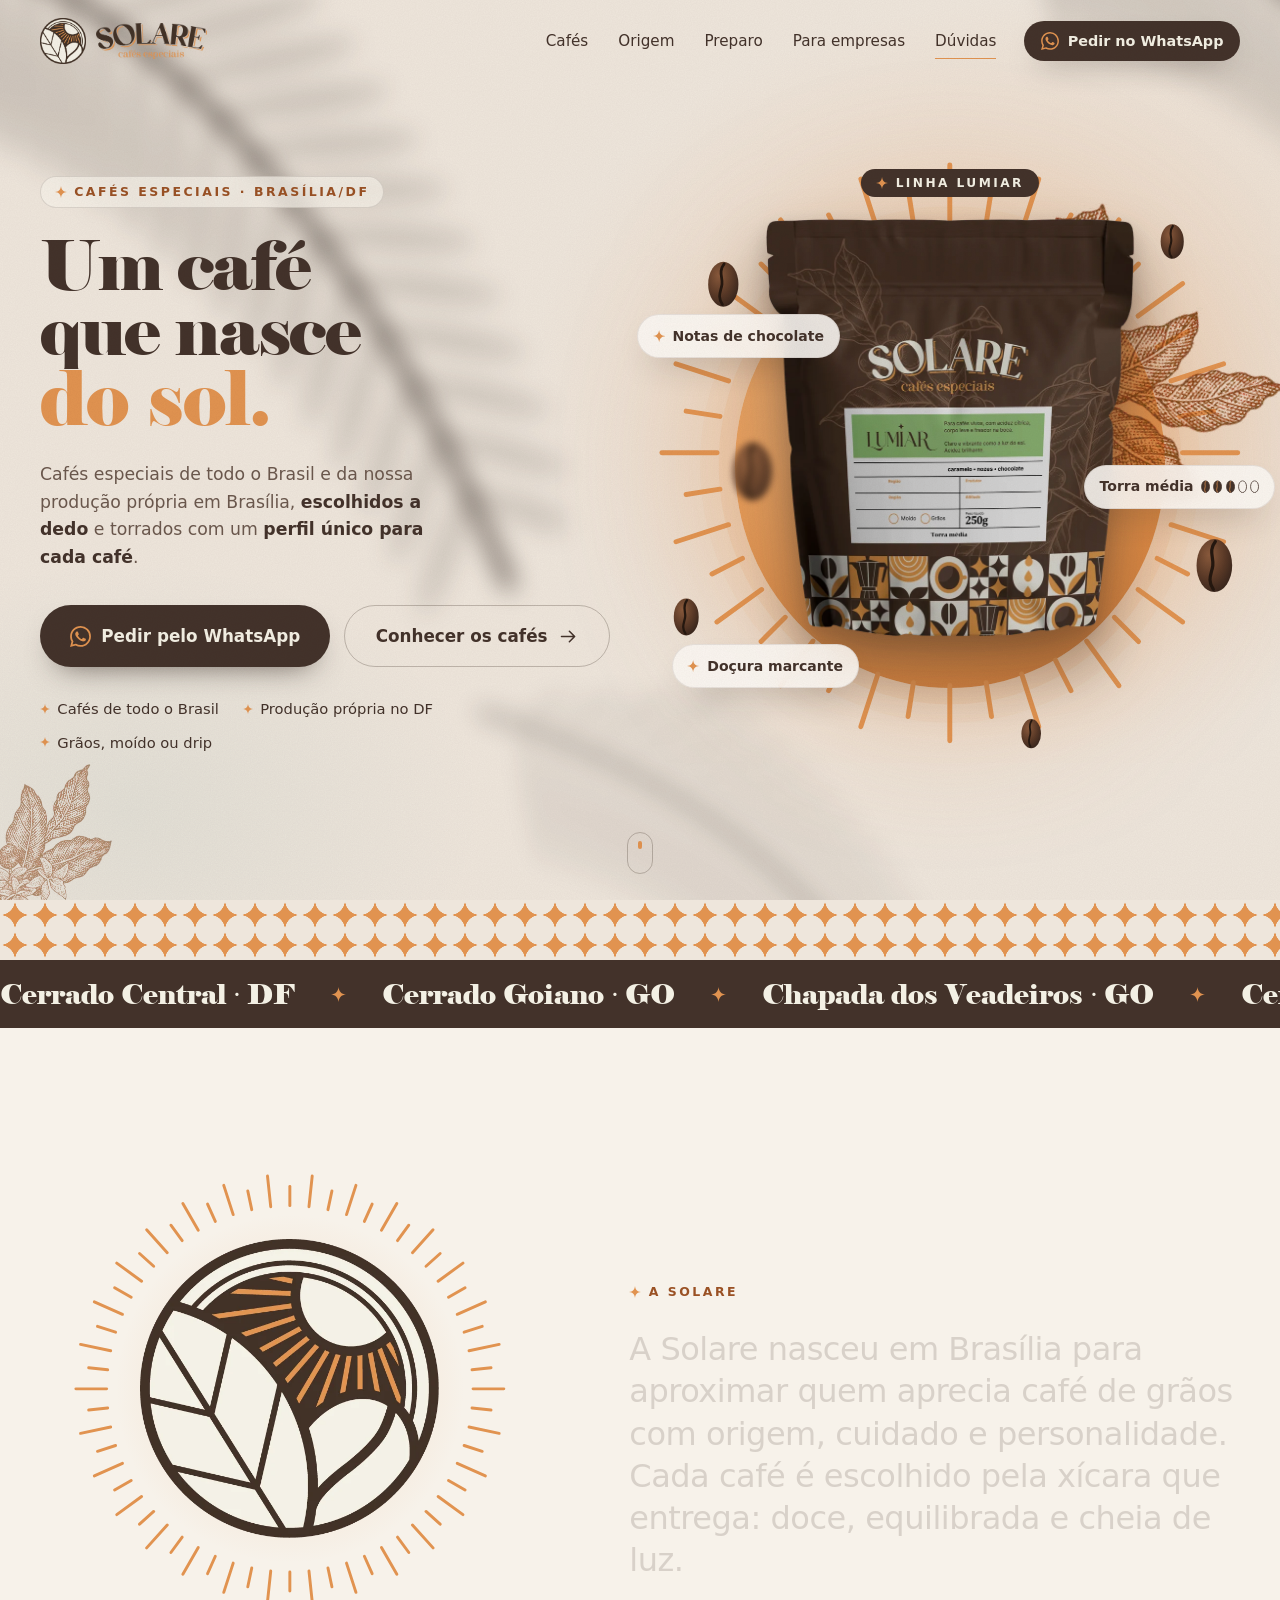
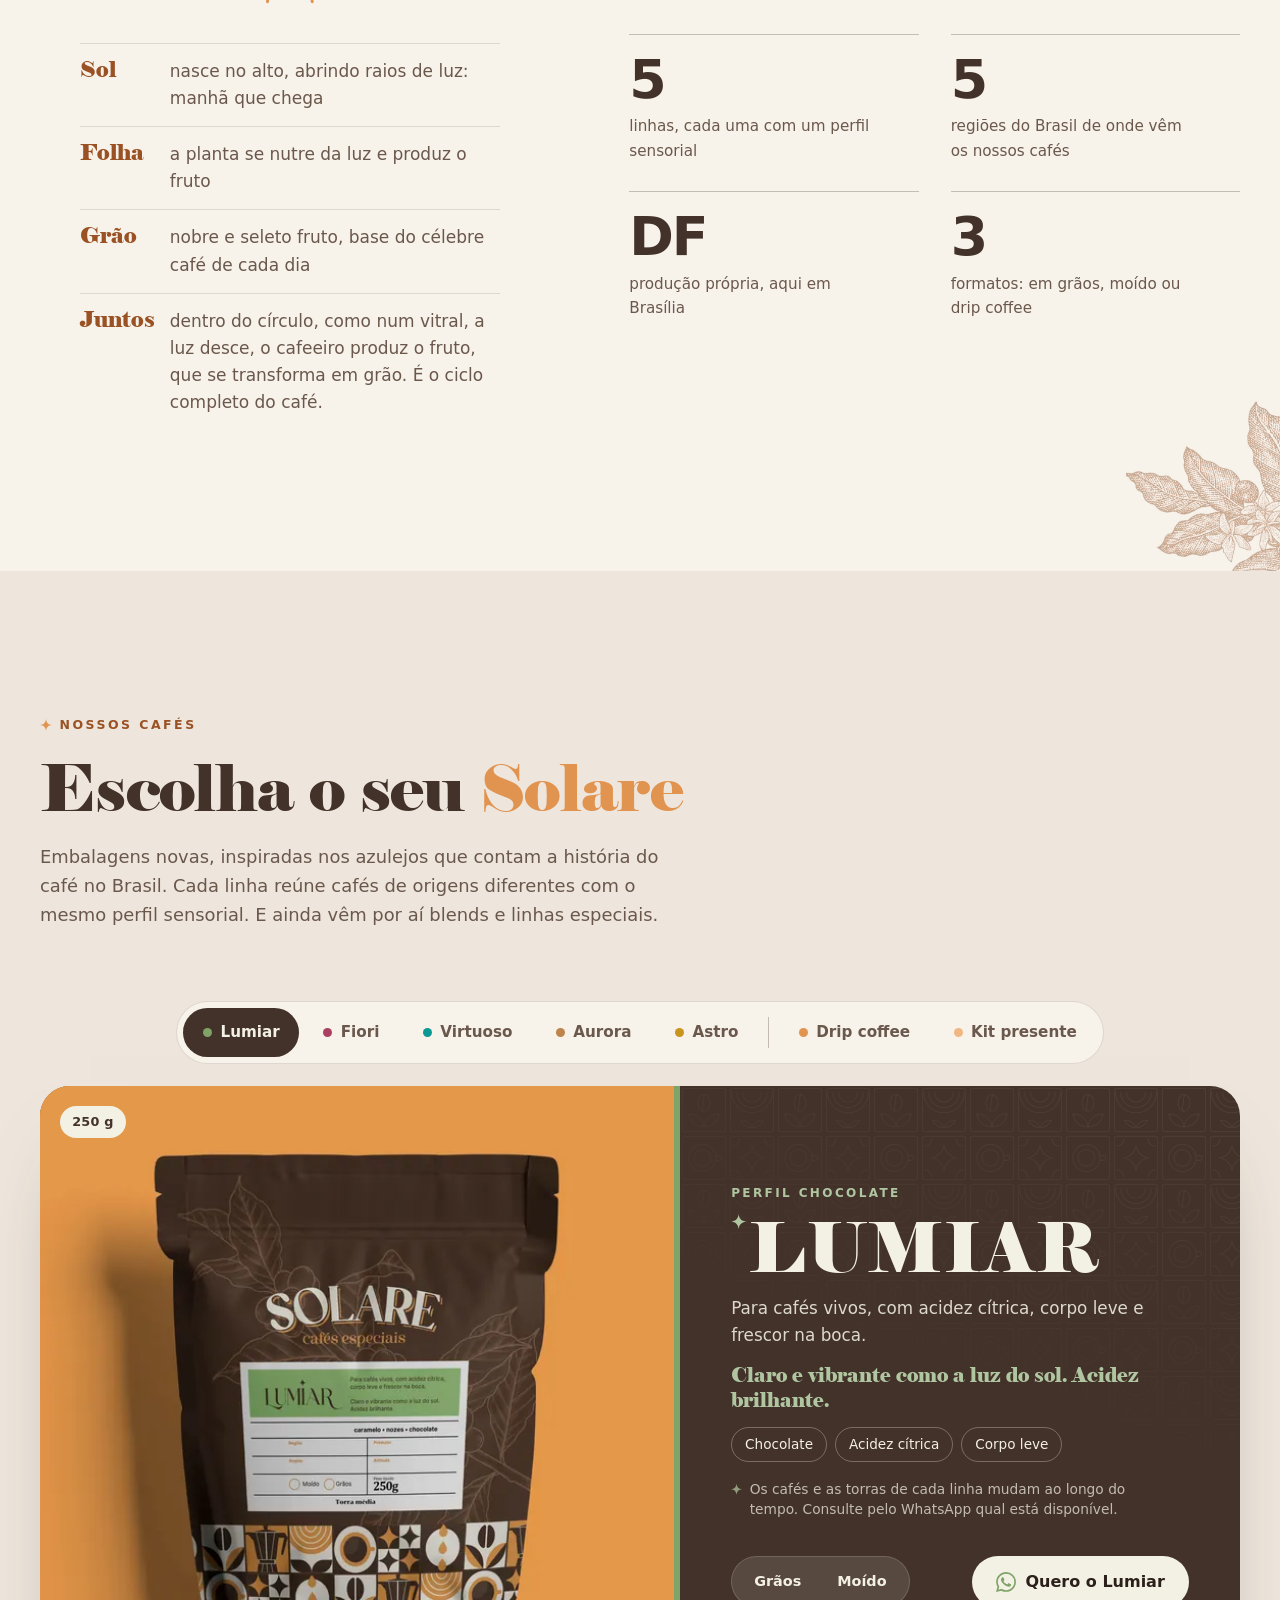
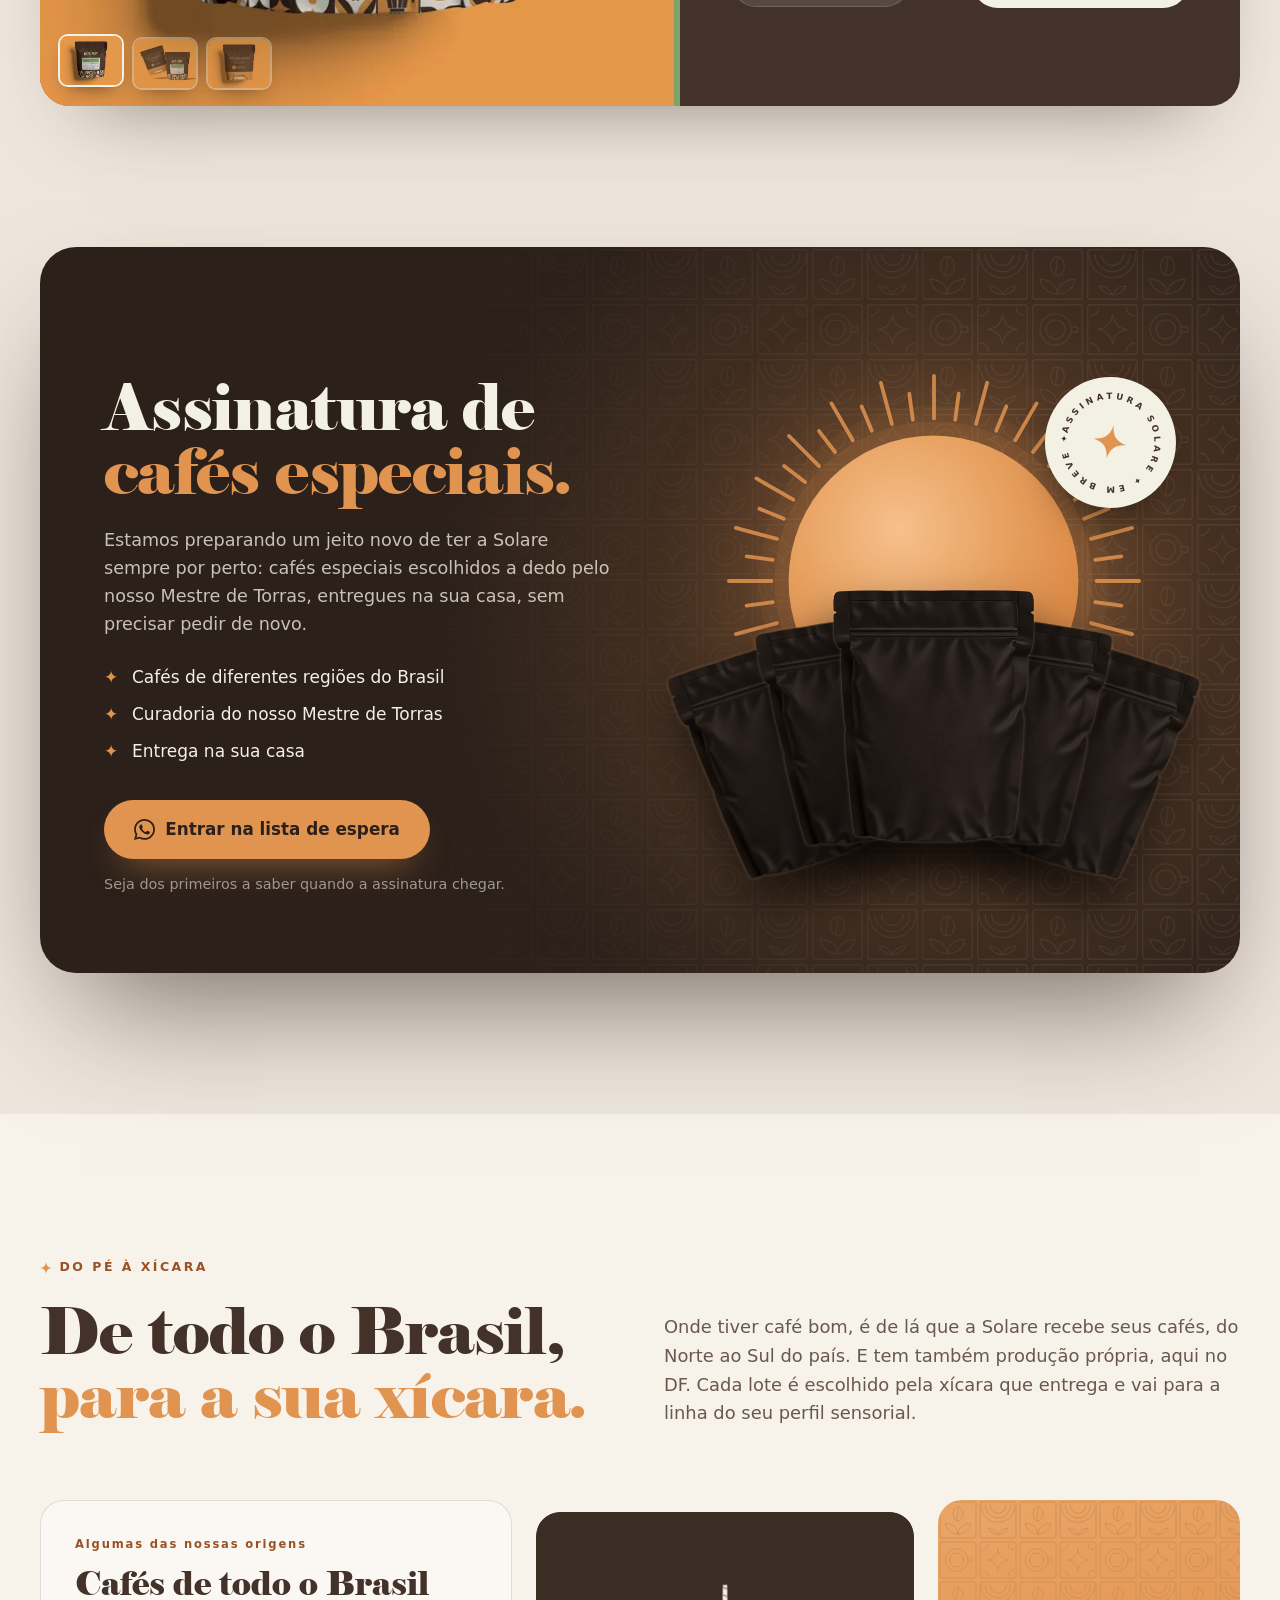
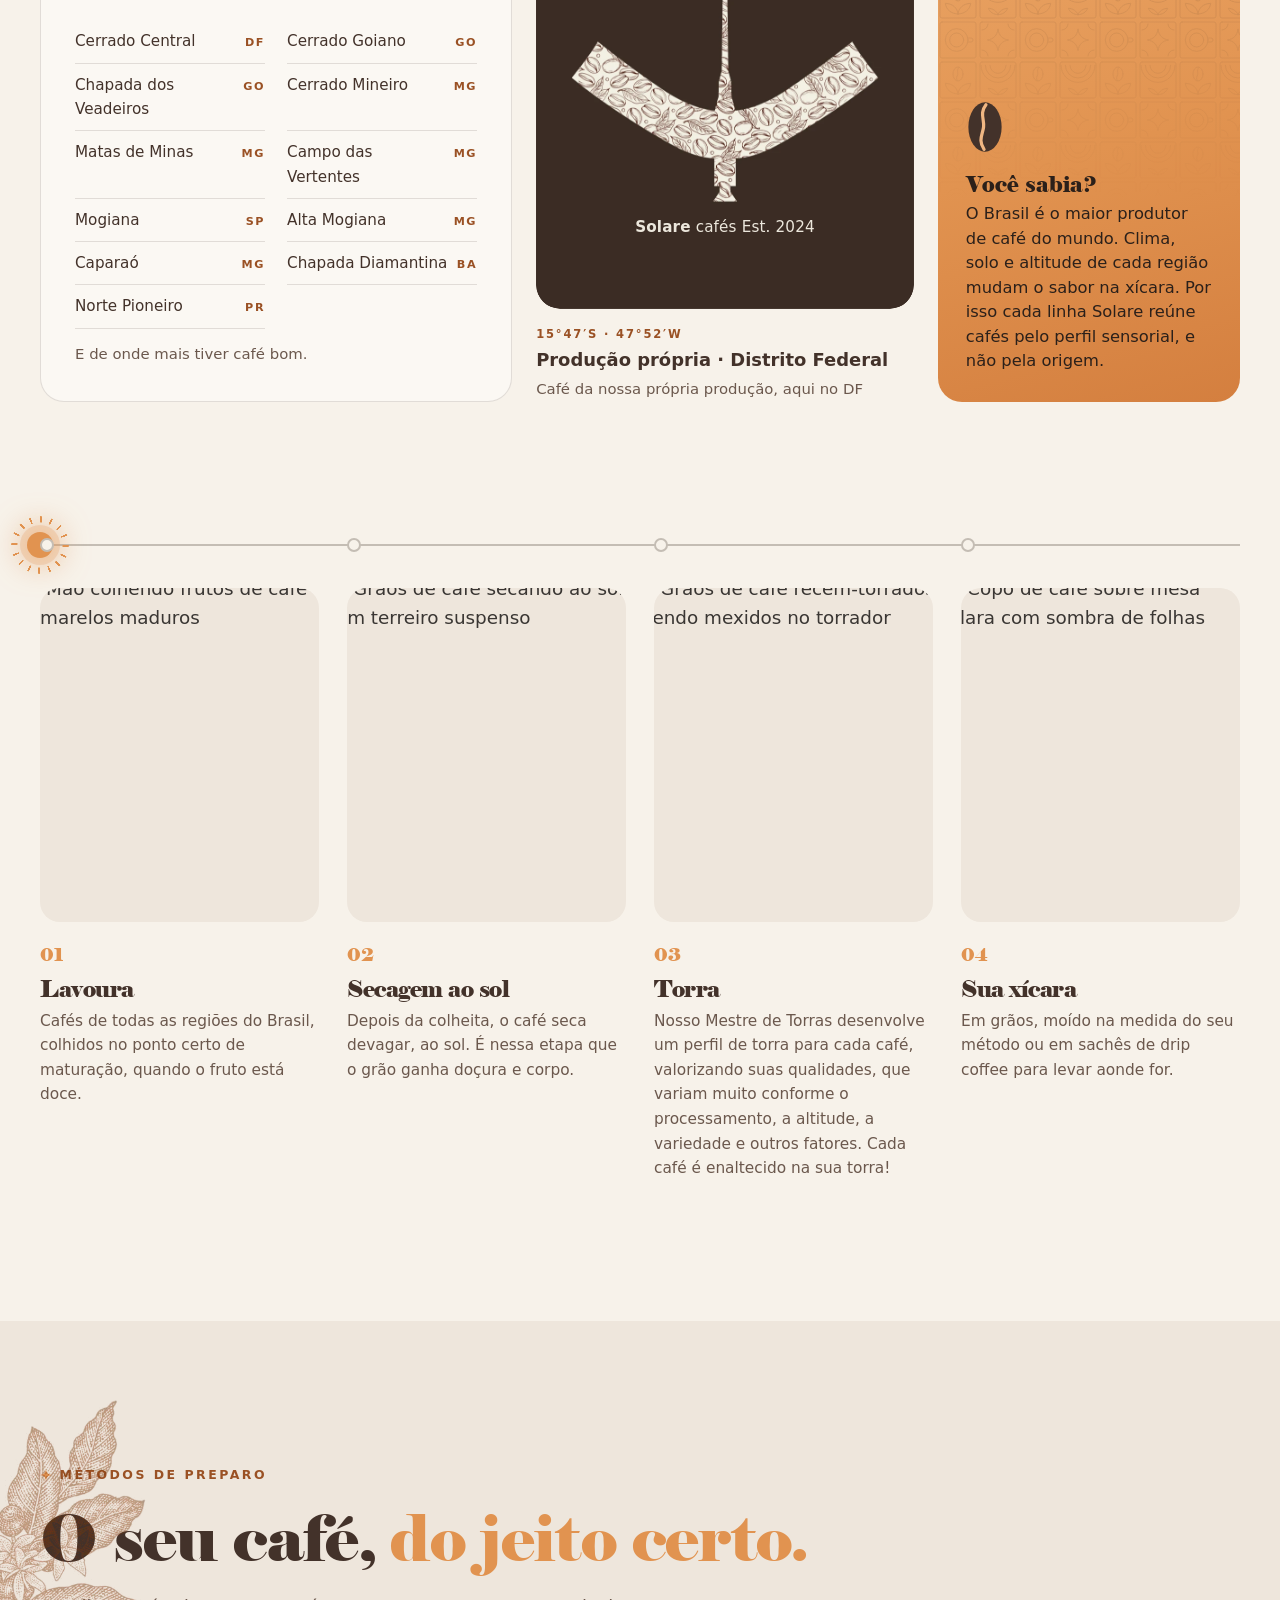
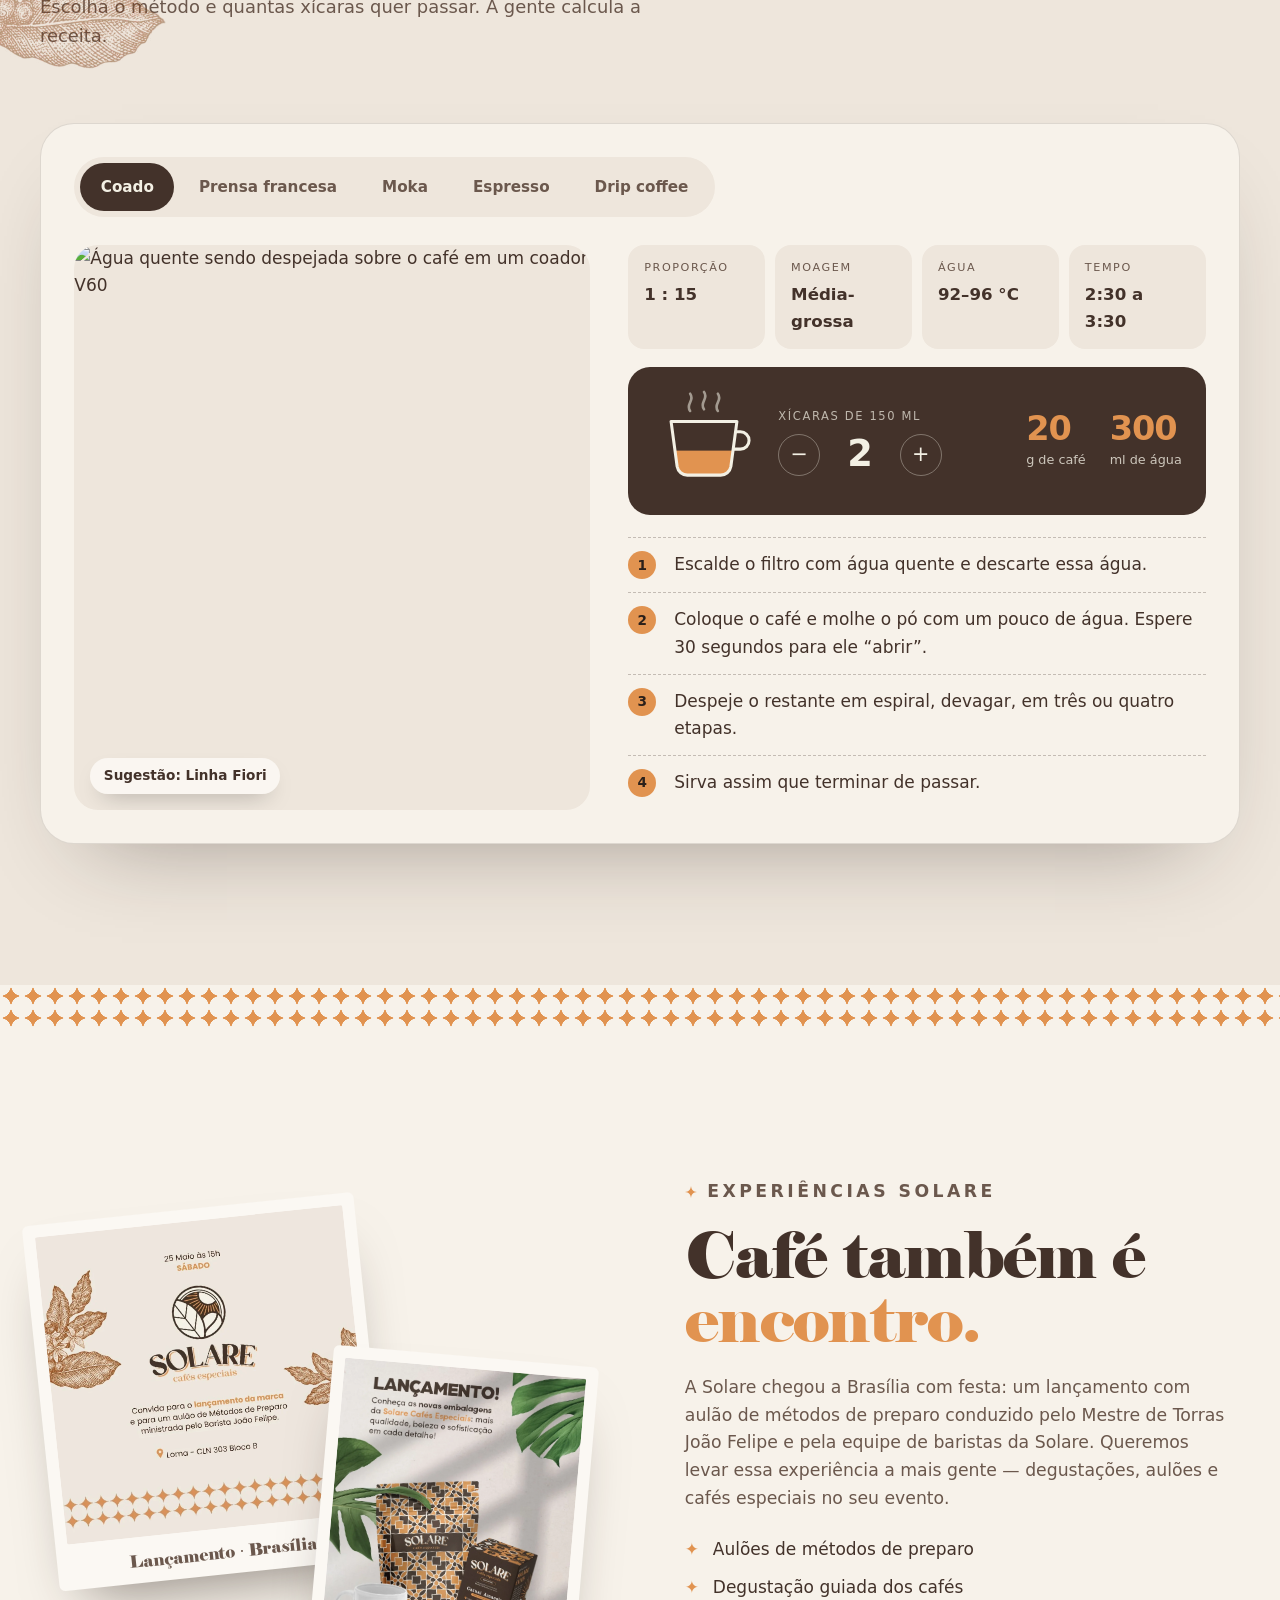
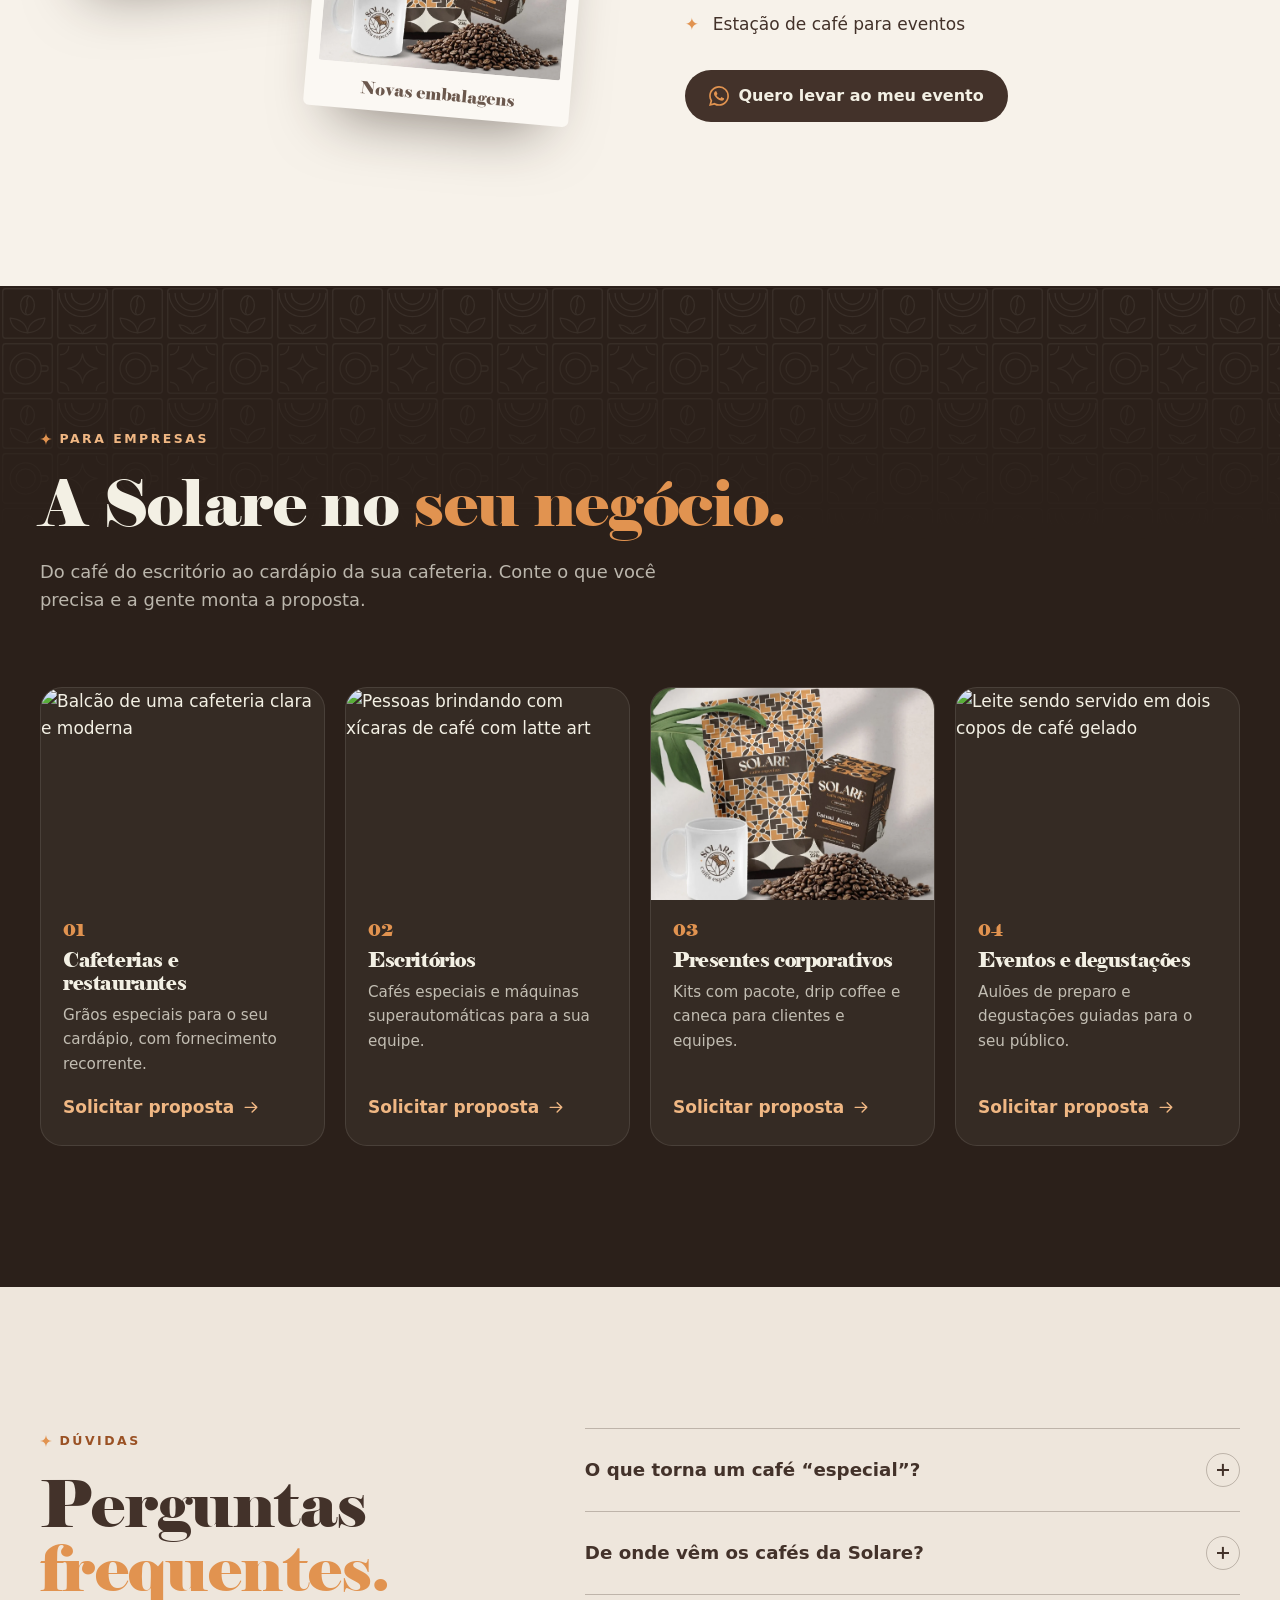
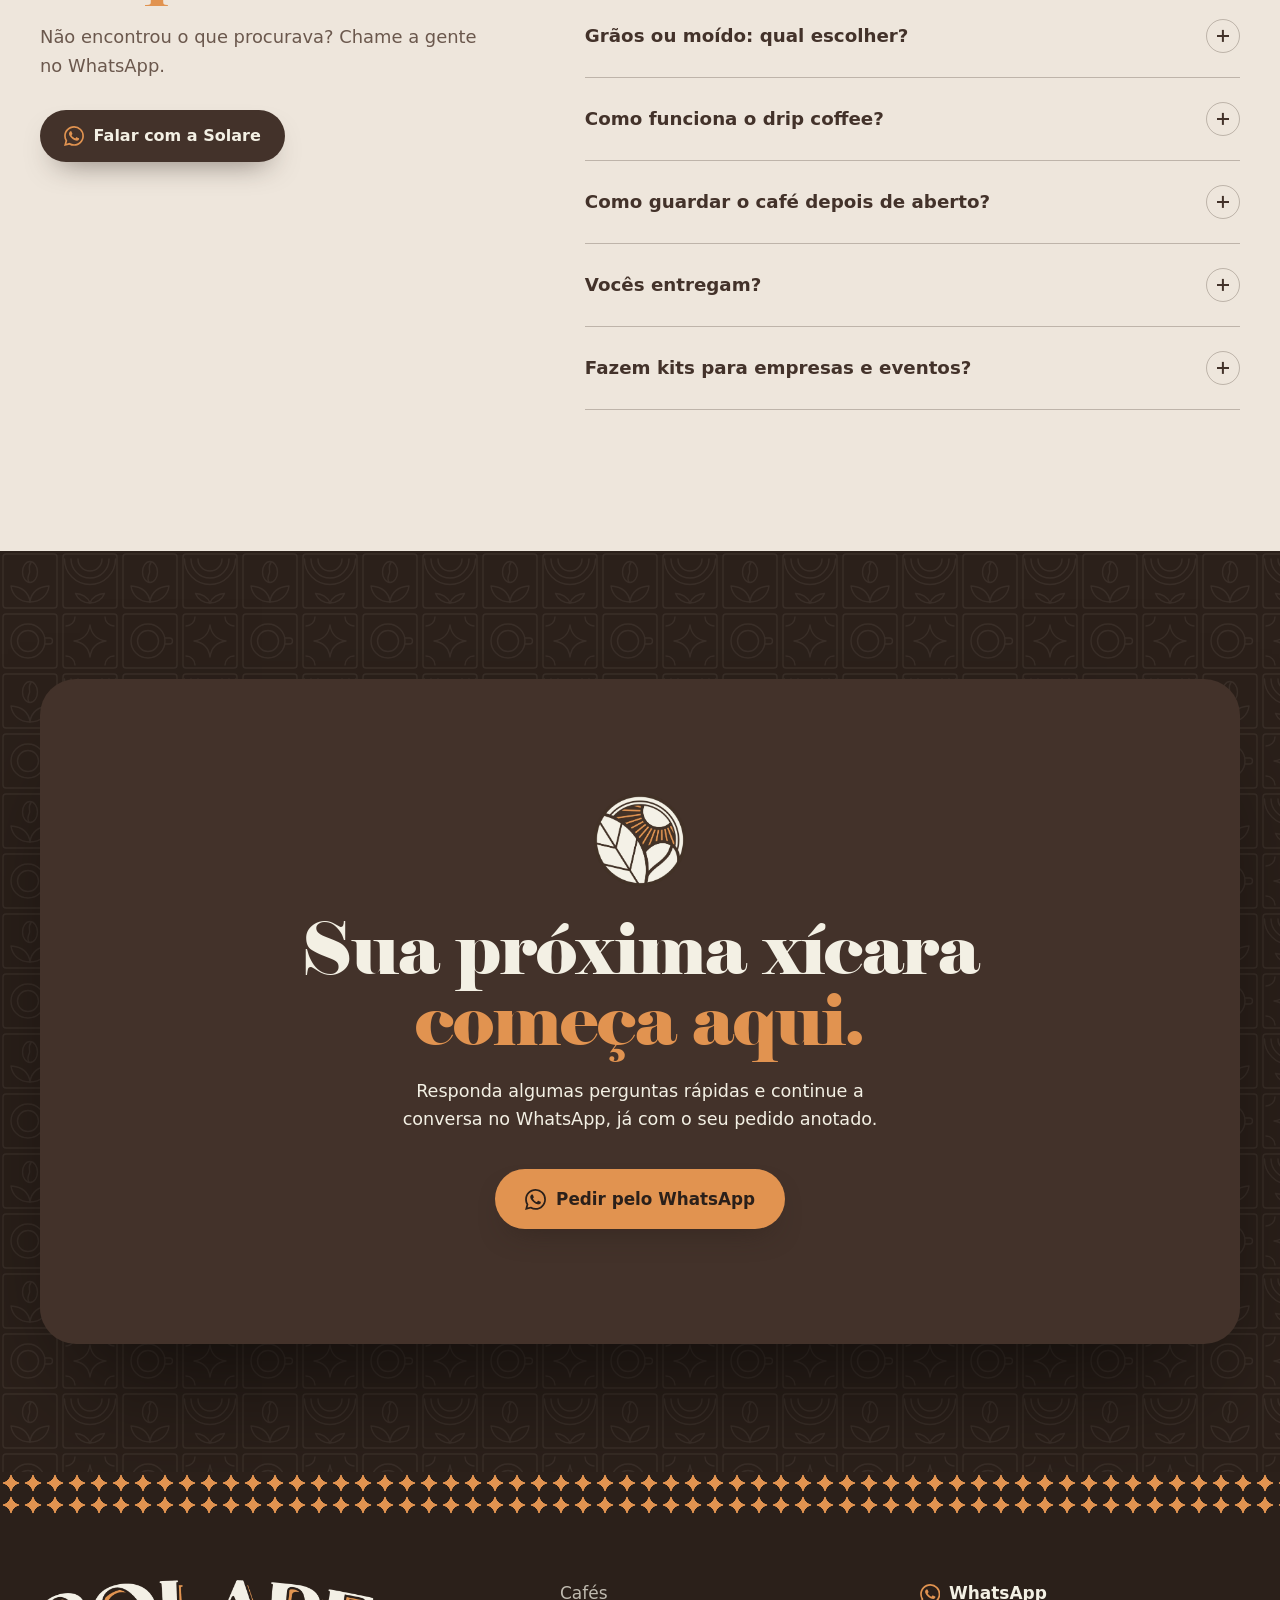
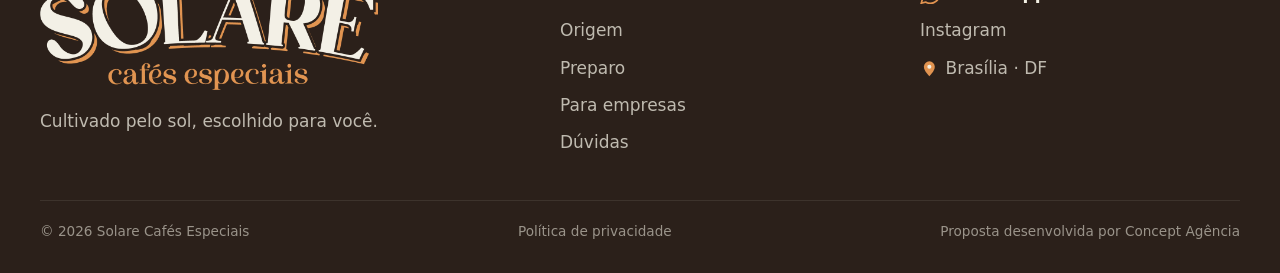
==== commit 3ad6fe61: "Calculadora: Drip Coffee começa com 1 xícara - Cada método tem a sua quantidade padrão (drip: 1; os " ====
--- a/index.html
+++ b/index.html
@@ -725,6 +725,6 @@
   <span class="fab__tip">Peça o seu café</span>
 </button>
 
-<script src="assets/js/main.js?v=20261127-4" defer></script>
+<script src="assets/js/main.js?v=20261127-5" defer></script>
 </body>
 </html>
